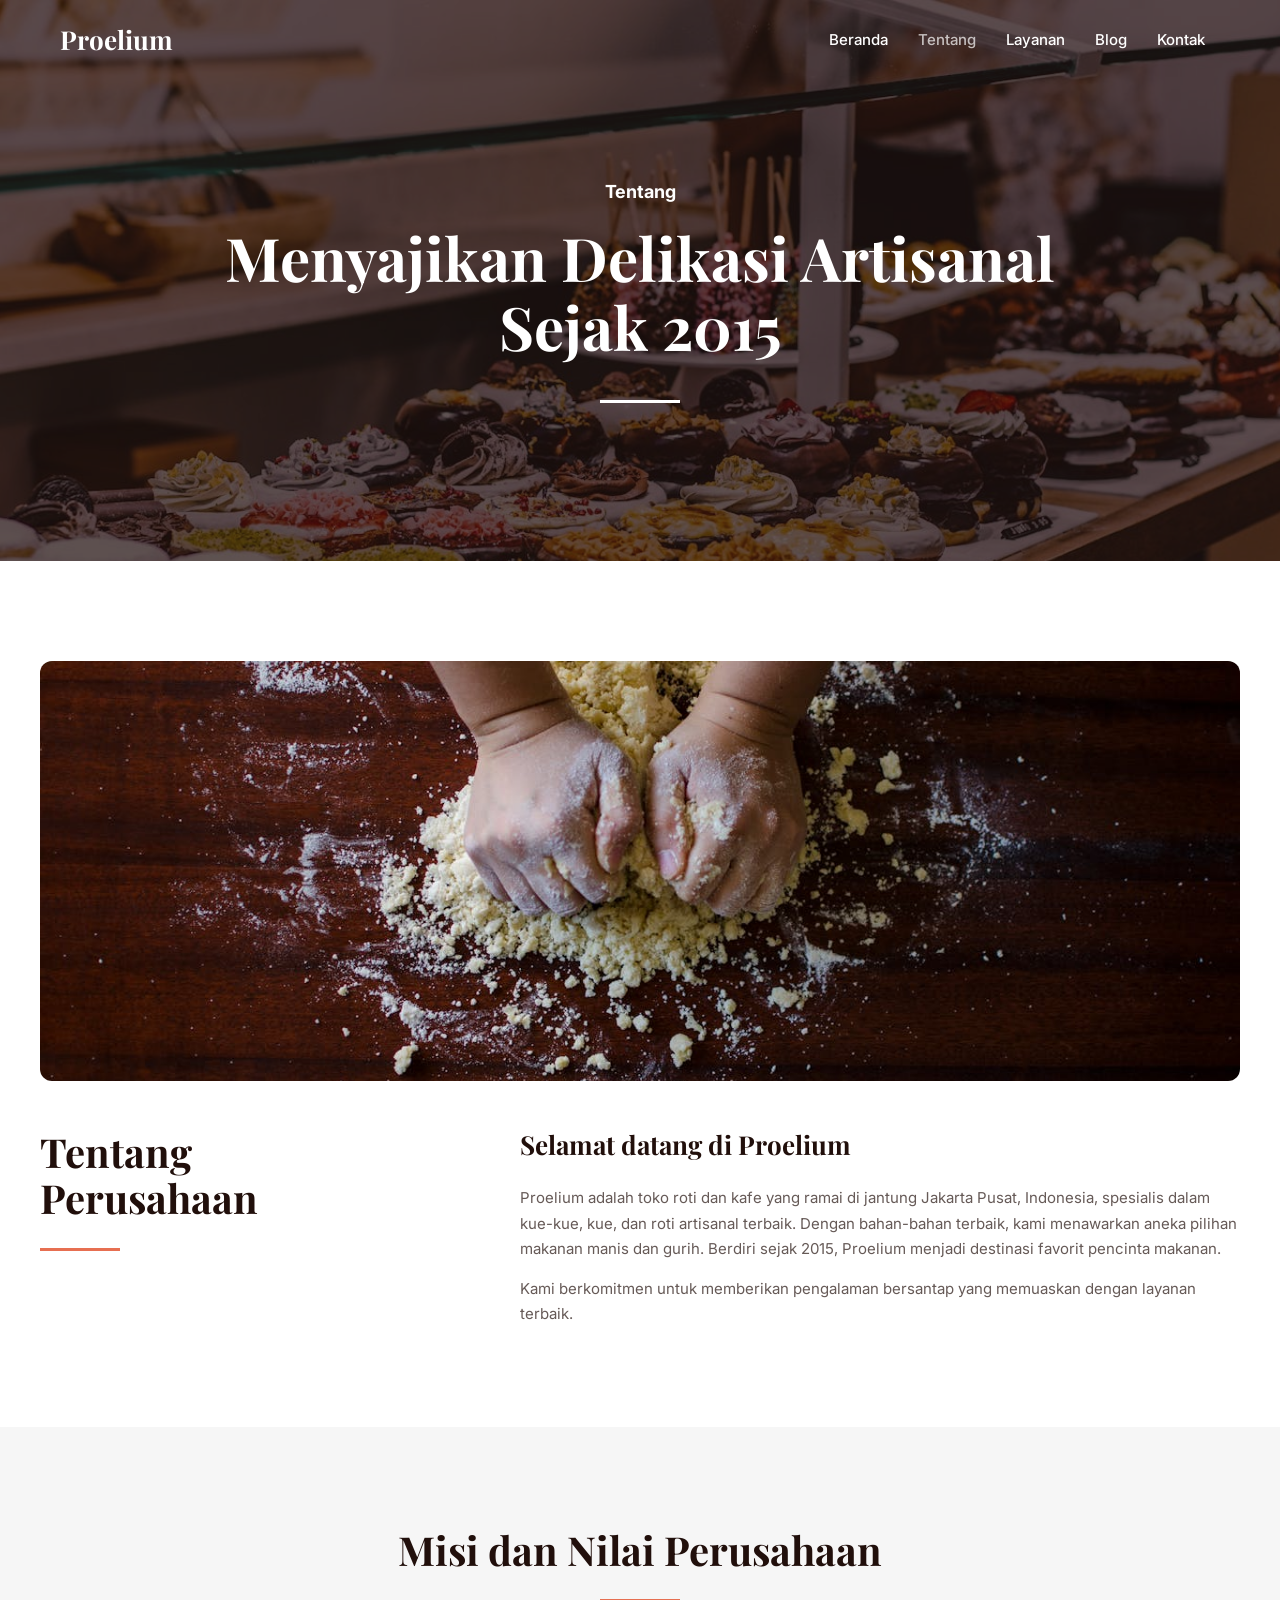
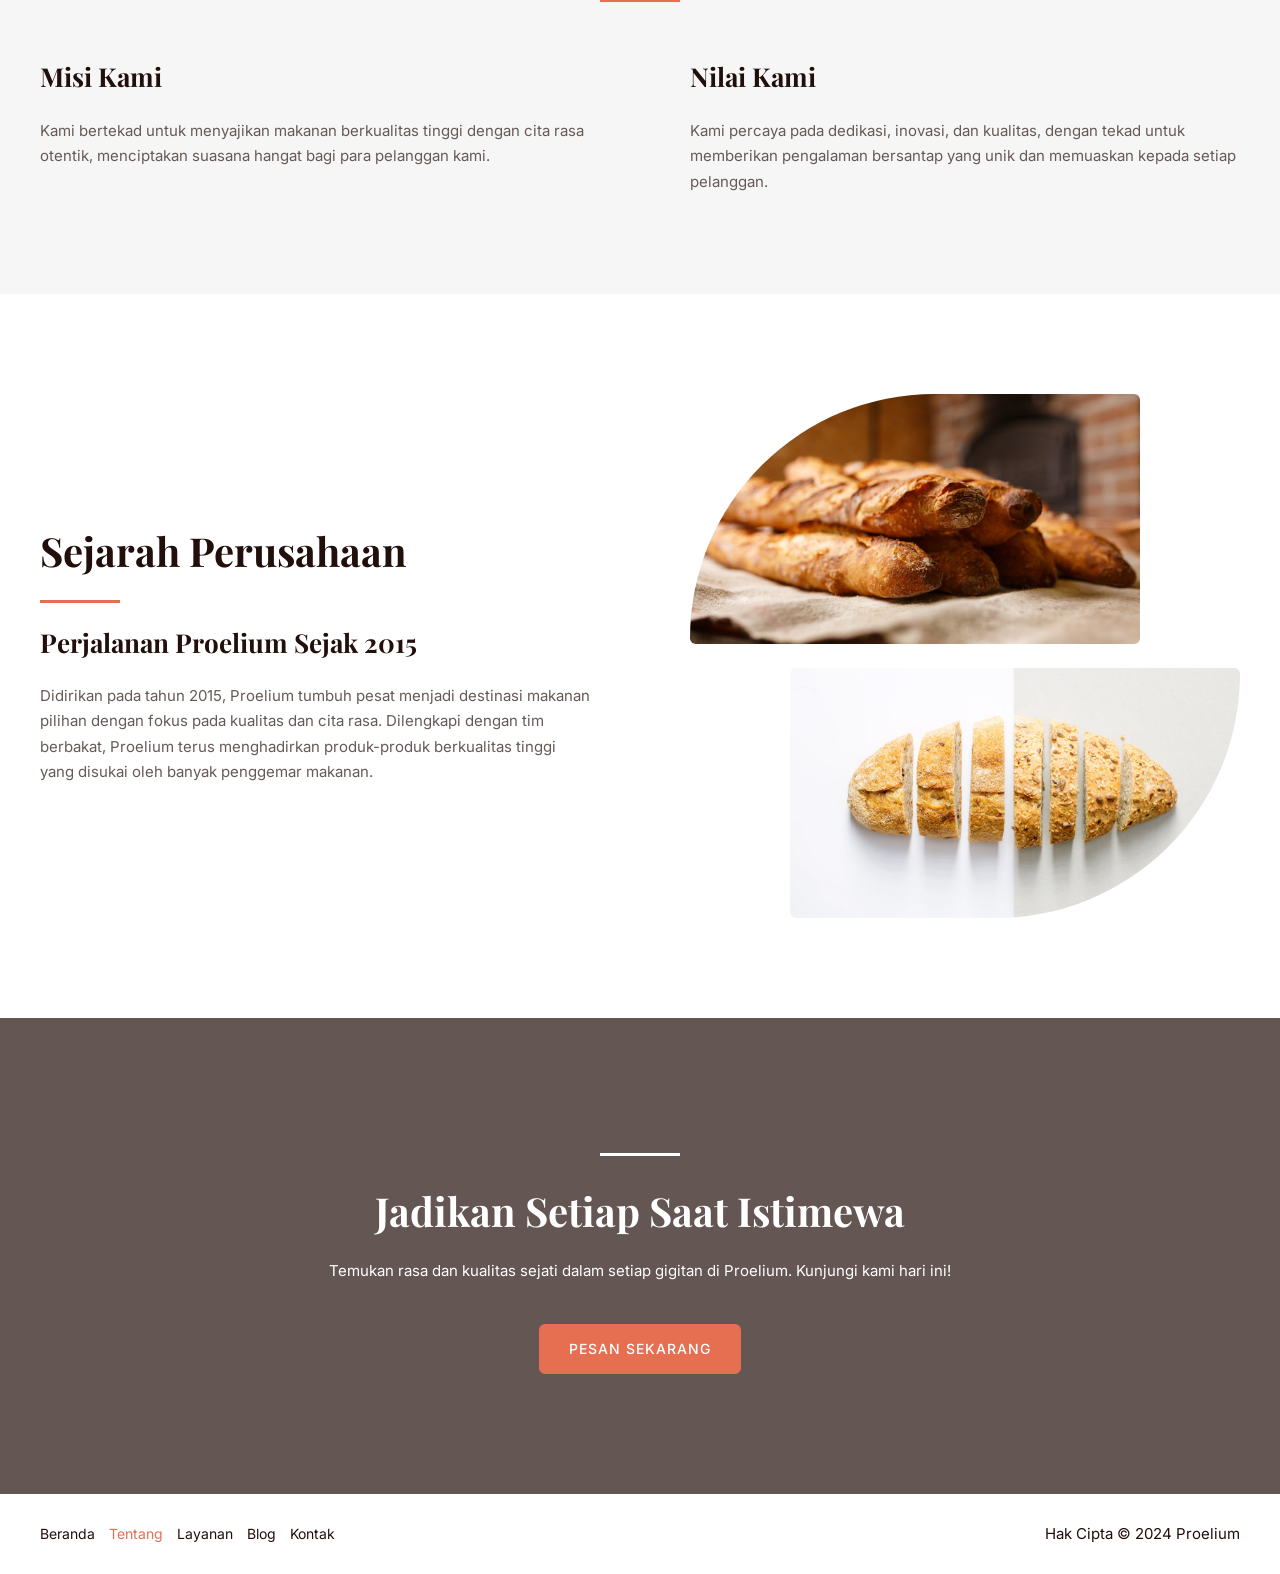
==== about/index.html @ 091f144f "init" ====
<!DOCTYPE html>
<html lang="id">
<head>
<meta charset="UTF-8">
<meta name="viewport" content="width=device-width, initial-scale=1">
	 <link rel="profile" href="https://gmpg.org/xfn/11"> 
	 <title>About &#8211; Proelium</title>
<meta name="robots" content="max-image-preview:large">
<link rel="dns-prefetch" href="//fonts.googleapis.com">
<link rel="alternate" type="application/rss+xml" title="Proelium &raquo; Feed" href="/feed/">
<link rel="alternate" type="application/rss+xml" title="Proelium &raquo; Umpan Komentar" href="/comments/feed/">
<script>
window._wpemojiSettings = {"baseUrl":"https:\/\/s.w.org\/images\/core\/emoji\/15.0.3\/72x72\/","ext":".png","svgUrl":"https:\/\/s.w.org\/images\/core\/emoji\/15.0.3\/svg\/","svgExt":".svg","source":{"concatemoji":"\/wp-includes\/js\/wp-emoji-release.min.js?ver=6.5.3"}};
/*! This file is auto-generated */
!function(i,n){var o,s,e;function c(e){try{var t={supportTests:e,timestamp:(new Date).valueOf()};sessionStorage.setItem(o,JSON.stringify(t))}catch(e){}}function p(e,t,n){e.clearRect(0,0,e.canvas.width,e.canvas.height),e.fillText(t,0,0);var t=new Uint32Array(e.getImageData(0,0,e.canvas.width,e.canvas.height).data),r=(e.clearRect(0,0,e.canvas.width,e.canvas.height),e.fillText(n,0,0),new Uint32Array(e.getImageData(0,0,e.canvas.width,e.canvas.height).data));return t.every(function(e,t){return e===r[t]})}function u(e,t,n){switch(t){case"flag":return n(e,"🏳️‍⚧️","🏳️​⚧️")?!1:!n(e,"🇺🇳","🇺​🇳")&&!n(e,"🏴󠁧󠁢󠁥󠁮󠁧󠁿","🏴​󠁧​󠁢​󠁥​󠁮​󠁧​󠁿");case"emoji":return!n(e,"🐦‍⬛","🐦​⬛")}return!1}function f(e,t,n){var r="undefined"!=typeof WorkerGlobalScope&&self instanceof WorkerGlobalScope?new OffscreenCanvas(300,150):i.createElement("canvas"),a=r.getContext("2d",{willReadFrequently:!0}),o=(a.textBaseline="top",a.font="600 32px Arial",{});return e.forEach(function(e){o[e]=t(a,e,n)}),o}function t(e){var t=i.createElement("script");t.src=e,t.defer=!0,i.head.appendChild(t)}"undefined"!=typeof Promise&&(o="wpEmojiSettingsSupports",s=["flag","emoji"],n.supports={everything:!0,everythingExceptFlag:!0},e=new Promise(function(e){i.addEventListener("DOMContentLoaded",e,{once:!0})}),new Promise(function(t){var n=function(){try{var e=JSON.parse(sessionStorage.getItem(o));if("object"==typeof e&&"number"==typeof e.timestamp&&(new Date).valueOf()<e.timestamp+604800&&"object"==typeof e.supportTests)return e.supportTests}catch(e){}return null}();if(!n){if("undefined"!=typeof Worker&&"undefined"!=typeof OffscreenCanvas&&"undefined"!=typeof URL&&URL.createObjectURL&&"undefined"!=typeof Blob)try{var e="postMessage("+f.toString()+"("+[JSON.stringify(s),u.toString(),p.toString()].join(",")+"));",r=new Blob([e],{type:"text/javascript"}),a=new Worker(URL.createObjectURL(r),{name:"wpTestEmojiSupports"});return void(a.onmessage=function(e){c(n=e.data),a.terminate(),t(n)})}catch(e){}c(n=f(s,u,p))}t(n)}).then(function(e){for(var t in e)n.supports[t]=e[t],n.supports.everything=n.supports.everything&&n.supports[t],"flag"!==t&&(n.supports.everythingExceptFlag=n.supports.everythingExceptFlag&&n.supports[t]);n.supports.everythingExceptFlag=n.supports.everythingExceptFlag&&!n.supports.flag,n.DOMReady=!1,n.readyCallback=function(){n.DOMReady=!0}}).then(function(){return e}).then(function(){var e;n.supports.everything||(n.readyCallback(),(e=n.source||{}).concatemoji?t(e.concatemoji):e.wpemoji&&e.twemoji&&(t(e.twemoji),t(e.wpemoji)))}))}((window,document),window._wpemojiSettings);
</script>
<link rel="stylesheet" id="astra-theme-css-css" href="/wp-content/themes/astra/assets/css/minified/main.min.css?ver=4.6.16" media="all">
<style id="astra-theme-css-inline-css">:root{--ast-post-nav-space:0;--ast-container-default-xlg-padding:2.5em;--ast-container-default-lg-padding:2.5em;--ast-container-default-slg-padding:2em;--ast-container-default-md-padding:2.5em;--ast-container-default-sm-padding:2.5em;--ast-container-default-xs-padding:2.4em;--ast-container-default-xxs-padding:1.8em;--ast-code-block-background:#ECEFF3;--ast-comment-inputs-background:#F9FAFB;--ast-normal-container-width:1200px;--ast-narrow-container-width:750px;--ast-blog-title-font-weight:600;--ast-blog-meta-weight:600;}html{font-size:93.75%;}a{color:var(--ast-global-color-0);}a:hover,a:focus{color:var(--ast-global-color-1);}body,button,input,select,textarea,.ast-button,.ast-custom-button{font-family:'Inter',sans-serif;font-weight:inherit;font-size:15px;font-size:1rem;line-height:var(--ast-body-line-height,1.7em);}blockquote{color:var(--ast-global-color-3);}h1,.entry-content h1,h2,.entry-content h2,h3,.entry-content h3,h4,.entry-content h4,h5,.entry-content h5,h6,.entry-content h6,.site-title,.site-title a{font-family:'Playfair Display',serif;font-weight:700;}.ast-site-identity .site-title a{color:var(--ast-global-color-2);}.site-title{font-size:26px;font-size:1.7333333333333rem;display:block;}.site-header .site-description{font-size:15px;font-size:1rem;display:none;}.entry-title{font-size:26px;font-size:1.7333333333333rem;}.ast-blog-single-element.ast-taxonomy-container a{font-size:14px;font-size:0.93333333333333rem;}.ast-blog-meta-container{font-size:13px;font-size:0.86666666666667rem;}.archive .ast-article-post .ast-article-inner,.blog .ast-article-post .ast-article-inner,.archive .ast-article-post .ast-article-inner:hover,.blog .ast-article-post .ast-article-inner:hover{overflow:hidden;}h1,.entry-content h1{font-size:60px;font-size:4rem;font-weight:700;font-family:'Playfair Display',serif;line-height:1.15em;}h2,.entry-content h2{font-size:40px;font-size:2.6666666666667rem;font-weight:700;font-family:'Playfair Display',serif;line-height:1.16em;}h3,.entry-content h3{font-size:26px;font-size:1.7333333333333rem;font-weight:700;font-family:'Playfair Display',serif;line-height:1.2em;}h4,.entry-content h4{font-size:24px;font-size:1.6rem;line-height:1.3em;font-weight:700;font-family:'Playfair Display',serif;}h5,.entry-content h5{font-size:18px;font-size:1.2rem;line-height:1.36em;font-weight:700;font-family:'Playfair Display',serif;}h6,.entry-content h6{font-size:14px;font-size:0.93333333333333rem;line-height:1em;font-weight:500;font-family:'Montserrat',sans-serif;letter-spacing:2px;}::selection{background-color:var(--ast-global-color-0);color:#000000;}body,h1,.entry-title a,.entry-content h1,h2,.entry-content h2,h3,.entry-content h3,h4,.entry-content h4,h5,.entry-content h5,h6,.entry-content h6{color:var(--ast-global-color-3);}.tagcloud a:hover,.tagcloud a:focus,.tagcloud a.current-item{color:#000000;border-color:var(--ast-global-color-0);background-color:var(--ast-global-color-0);}input:focus,input[type="text"]:focus,input[type="email"]:focus,input[type="url"]:focus,input[type="password"]:focus,input[type="reset"]:focus,input[type="search"]:focus,textarea:focus{border-color:var(--ast-global-color-0);}input[type="radio"]:checked,input[type=reset],input[type="checkbox"]:checked,input[type="checkbox"]:hover:checked,input[type="checkbox"]:focus:checked,input[type=range]::-webkit-slider-thumb{border-color:var(--ast-global-color-0);background-color:var(--ast-global-color-0);box-shadow:none;}.site-footer a:hover + .post-count,.site-footer a:focus + .post-count{background:var(--ast-global-color-0);border-color:var(--ast-global-color-0);}.single .nav-links .nav-previous,.single .nav-links .nav-next{color:var(--ast-global-color-0);}.entry-meta,.entry-meta *{line-height:1.45;color:var(--ast-global-color-0);font-weight:600;}.entry-meta a:not(.ast-button):hover,.entry-meta a:not(.ast-button):hover *,.entry-meta a:not(.ast-button):focus,.entry-meta a:not(.ast-button):focus *,.page-links > .page-link,.page-links .page-link:hover,.post-navigation a:hover{color:var(--ast-global-color-1);}#cat option,.secondary .calendar_wrap thead a,.secondary .calendar_wrap thead a:visited{color:var(--ast-global-color-0);}.secondary .calendar_wrap #today,.ast-progress-val span{background:var(--ast-global-color-0);}.secondary a:hover + .post-count,.secondary a:focus + .post-count{background:var(--ast-global-color-0);border-color:var(--ast-global-color-0);}.calendar_wrap #today > a{color:#000000;}.page-links .page-link,.single .post-navigation a{color:var(--ast-global-color-3);}.ast-search-menu-icon .search-form button.search-submit{padding:0 4px;}.ast-search-menu-icon form.search-form{padding-right:0;}.ast-search-menu-icon.slide-search input.search-field{width:0;}.ast-header-search .ast-search-menu-icon.ast-dropdown-active .search-form,.ast-header-search .ast-search-menu-icon.ast-dropdown-active .search-field:focus{transition:all 0.2s;}.search-form input.search-field:focus{outline:none;}.ast-search-menu-icon .search-form button.search-submit:focus,.ast-theme-transparent-header .ast-header-search .ast-dropdown-active .ast-icon,.ast-theme-transparent-header .ast-inline-search .search-field:focus .ast-icon{color:var(--ast-global-color-1);}.ast-header-search .slide-search .search-form{border:2px solid var(--ast-global-color-0);}.ast-header-search .slide-search .search-field{background-color:#fff;}.ast-archive-title{color:var(--ast-global-color-2);}.widget-title,.widget .wp-block-heading{font-size:21px;font-size:1.4rem;color:var(--ast-global-color-2);}.ast-single-post .entry-content a,.ast-comment-content a:not(.ast-comment-edit-reply-wrap a){text-decoration:underline;}.ast-single-post .elementor-button-wrapper .elementor-button,.ast-single-post .entry-content .uagb-tab a,.ast-single-post .entry-content .uagb-ifb-cta a,.ast-single-post .entry-content .uabb-module-content a,.ast-single-post .entry-content .uagb-post-grid a,.ast-single-post .entry-content .uagb-timeline a,.ast-single-post .entry-content .uagb-toc__wrap a,.ast-single-post .entry-content .uagb-taxomony-box a,.ast-single-post .entry-content .woocommerce a,.entry-content .wp-block-latest-posts > li > a,.ast-single-post .entry-content .wp-block-file__button,li.ast-post-filter-single,.ast-single-post .ast-comment-content .comment-reply-link,.ast-single-post .ast-comment-content .comment-edit-link{text-decoration:none;}.ast-search-menu-icon.slide-search a:focus-visible:focus-visible,.astra-search-icon:focus-visible,#close:focus-visible,a:focus-visible,.ast-menu-toggle:focus-visible,.site .skip-link:focus-visible,.wp-block-loginout input:focus-visible,.wp-block-search.wp-block-search__button-inside .wp-block-search__inside-wrapper,.ast-header-navigation-arrow:focus-visible,.woocommerce .wc-proceed-to-checkout > .checkout-button:focus-visible,.woocommerce .woocommerce-MyAccount-navigation ul li a:focus-visible,.ast-orders-table__row .ast-orders-table__cell:focus-visible,.woocommerce .woocommerce-order-details .order-again > .button:focus-visible,.woocommerce .woocommerce-message a.button.wc-forward:focus-visible,.woocommerce #minus_qty:focus-visible,.woocommerce #plus_qty:focus-visible,a#ast-apply-coupon:focus-visible,.woocommerce .woocommerce-info a:focus-visible,.woocommerce .astra-shop-summary-wrap a:focus-visible,.woocommerce a.wc-forward:focus-visible,#ast-apply-coupon:focus-visible,.woocommerce-js .woocommerce-mini-cart-item a.remove:focus-visible,#close:focus-visible,.button.search-submit:focus-visible,#search_submit:focus,.normal-search:focus-visible,.ast-header-account-wrap:focus-visible{outline-style:dotted;outline-color:inherit;outline-width:thin;}input:focus,input[type="text"]:focus,input[type="email"]:focus,input[type="url"]:focus,input[type="password"]:focus,input[type="reset"]:focus,input[type="search"]:focus,input[type="number"]:focus,textarea:focus,.wp-block-search__input:focus,[data-section="section-header-mobile-trigger"] .ast-button-wrap .ast-mobile-menu-trigger-minimal:focus,.ast-mobile-popup-drawer.active .menu-toggle-close:focus,.woocommerce-ordering select.orderby:focus,#ast-scroll-top:focus,#coupon_code:focus,.woocommerce-page #comment:focus,.woocommerce #reviews #respond input#submit:focus,.woocommerce a.add_to_cart_button:focus,.woocommerce .button.single_add_to_cart_button:focus,.woocommerce .woocommerce-cart-form button:focus,.woocommerce .woocommerce-cart-form__cart-item .quantity .qty:focus,.woocommerce .woocommerce-billing-fields .woocommerce-billing-fields__field-wrapper .woocommerce-input-wrapper > .input-text:focus,.woocommerce #order_comments:focus,.woocommerce #place_order:focus,.woocommerce .woocommerce-address-fields .woocommerce-address-fields__field-wrapper .woocommerce-input-wrapper > .input-text:focus,.woocommerce .woocommerce-MyAccount-content form button:focus,.woocommerce .woocommerce-MyAccount-content .woocommerce-EditAccountForm .woocommerce-form-row .woocommerce-Input.input-text:focus,.woocommerce .ast-woocommerce-container .woocommerce-pagination ul.page-numbers li a:focus,body #content .woocommerce form .form-row .select2-container--default .select2-selection--single:focus,#ast-coupon-code:focus,.woocommerce.woocommerce-js .quantity input[type=number]:focus,.woocommerce-js .woocommerce-mini-cart-item .quantity input[type=number]:focus,.woocommerce p#ast-coupon-trigger:focus{border-style:dotted;border-color:inherit;border-width:thin;}input{outline:none;}.ast-logo-title-inline .site-logo-img{padding-right:1em;}body .ast-oembed-container *{position:absolute;top:0;width:100%;height:100%;left:0;}body .wp-block-embed-pocket-casts .ast-oembed-container *{position:unset;}.ast-single-post-featured-section + article {margin-top: 2em;}.site-content .ast-single-post-featured-section img {width: 100%;overflow: hidden;object-fit: cover;}.ast-separate-container .site-content .ast-single-post-featured-section + article {margin-top: -80px;z-index: 9;position: relative;border-radius: 4px;}@media (min-width: 922px) {.ast-no-sidebar .site-content .ast-article-image-container--wide {margin-left: -120px;margin-right: -120px;max-width: unset;width: unset;}.ast-left-sidebar .site-content .ast-article-image-container--wide,.ast-right-sidebar .site-content .ast-article-image-container--wide {margin-left: -10px;margin-right: -10px;}.site-content .ast-article-image-container--full {margin-left: calc( -50vw + 50%);margin-right: calc( -50vw + 50%);max-width: 100vw;width: 100vw;}.ast-left-sidebar .site-content .ast-article-image-container--full,.ast-right-sidebar .site-content .ast-article-image-container--full {margin-left: -10px;margin-right: -10px;max-width: inherit;width: auto;}}.site > .ast-single-related-posts-container {margin-top: 0;}@media (min-width: 922px) {.ast-desktop .ast-container--narrow {max-width: var(--ast-narrow-container-width);margin: 0 auto;}}input[type="text"],input[type="number"],input[type="email"],input[type="url"],input[type="password"],input[type="search"],input[type=reset],input[type=tel],input[type=date],select,textarea{font-size:16px;font-style:normal;font-weight:400;line-height:24px;width:100%;padding:12px 16px;border-radius:4px;box-shadow:0px 1px 2px 0px rgba(0,0,0,0.05);color:var(--ast-form-input-text,#475569);}input[type="text"],input[type="number"],input[type="email"],input[type="url"],input[type="password"],input[type="search"],input[type=reset],input[type=tel],input[type=date],select{height:40px;}input[type="date"]{border-width:1px;border-style:solid;border-color:var(--ast-border-color);}input[type="text"]:focus,input[type="number"]:focus,input[type="email"]:focus,input[type="url"]:focus,input[type="password"]:focus,input[type="search"]:focus,input[type=reset]:focus,input[type="tel"]:focus,input[type="date"]:focus,select:focus,textarea:focus{border-color:#046BD2;box-shadow:none;outline:none;color:var(--ast-form-input-focus-text,#475569);}label,legend{color:#111827;font-size:14px;font-style:normal;font-weight:500;line-height:20px;}select{padding:6px 10px;}fieldset{padding:30px;border-radius:4px;}button,.ast-button,.button,input[type="button"],input[type="reset"],input[type="submit"]{border-radius:4px;box-shadow:0px 1px 2px 0px rgba(0,0,0,0.05);}:root{--ast-comment-inputs-background:#FFF;}::placeholder{color:var(--ast-form-field-color,#9CA3AF);}::-ms-input-placeholder{color:var(--ast-form-field-color,#9CA3AF);}@media (max-width:921.9px){#ast-desktop-header{display:none;}}@media (min-width:922px){#ast-mobile-header{display:none;}}.wp-block-buttons.aligncenter{justify-content:center;}@media (max-width:921px){.ast-theme-transparent-header #primary,.ast-theme-transparent-header #secondary{padding:0;}}@media (max-width:921px){.ast-plain-container.ast-no-sidebar #primary{padding:0;}}.ast-plain-container.ast-no-sidebar #primary{margin-top:0;margin-bottom:0;}@media (max-width:921px){.ast-separate-container #primary,.ast-narrow-container #primary{padding-top:0px;}}@media (max-width:544px){.ast-separate-container #primary,.ast-narrow-container #primary{padding-top:0px;}}@media (max-width:921px){.ast-separate-container #primary,.ast-narrow-container #primary{padding-bottom:0px;}}@media (max-width:544px){.ast-separate-container #primary,.ast-narrow-container #primary{padding-bottom:0px;}}.wp-block-button.is-style-outline .wp-block-button__link{border-color:var(--ast-global-color-0);border-top-width:2px;border-right-width:2px;border-bottom-width:2px;border-left-width:2px;}div.wp-block-button.is-style-outline > .wp-block-button__link:not(.has-text-color),div.wp-block-button.wp-block-button__link.is-style-outline:not(.has-text-color){color:var(--ast-global-color-0);}.wp-block-button.is-style-outline .wp-block-button__link:hover,.wp-block-buttons .wp-block-button.is-style-outline .wp-block-button__link:focus,.wp-block-buttons .wp-block-button.is-style-outline > .wp-block-button__link:not(.has-text-color):hover,.wp-block-buttons .wp-block-button.wp-block-button__link.is-style-outline:not(.has-text-color):hover{color:#ffffff;background-color:var(--ast-global-color-1);border-color:var(--ast-global-color-1);}.post-page-numbers.current .page-link,.ast-pagination .page-numbers.current{color:#000000;border-color:var(--ast-global-color-0);background-color:var(--ast-global-color-0);}.wp-block-button.is-style-outline .wp-block-button__link{border-top-width:2px;border-right-width:2px;border-bottom-width:2px;border-left-width:2px;}.wp-block-buttons .wp-block-button.is-style-outline .wp-block-button__link.wp-element-button,.ast-outline-button,.wp-block-uagb-buttons-child .uagb-buttons-repeater.ast-outline-button{border-color:var(--ast-global-color-0);border-top-width:2px;border-right-width:2px;border-bottom-width:2px;border-left-width:2px;font-family:'Montserrat',sans-serif;font-weight:500;font-size:14px;font-size:0.93333333333333rem;line-height:1em;text-transform:uppercase;letter-spacing:2px;padding-top:16px;padding-right:28px;padding-bottom:16px;padding-left:28px;border-top-left-radius:6px;border-top-right-radius:6px;border-bottom-right-radius:6px;border-bottom-left-radius:6px;}.wp-block-buttons .wp-block-button.is-style-outline > .wp-block-button__link:not(.has-text-color),.wp-block-buttons .wp-block-button.wp-block-button__link.is-style-outline:not(.has-text-color),.ast-outline-button{color:var(--ast-global-color-0);}.wp-block-button.is-style-outline .wp-block-button__link:hover,.wp-block-buttons .wp-block-button.is-style-outline .wp-block-button__link:focus,.wp-block-buttons .wp-block-button.is-style-outline > .wp-block-button__link:not(.has-text-color):hover,.wp-block-buttons .wp-block-button.wp-block-button__link.is-style-outline:not(.has-text-color):hover,.ast-outline-button:hover,.ast-outline-button:focus,.wp-block-uagb-buttons-child .uagb-buttons-repeater.ast-outline-button:hover,.wp-block-uagb-buttons-child .uagb-buttons-repeater.ast-outline-button:focus{color:#ffffff;background-color:var(--ast-global-color-1);border-color:var(--ast-global-color-1);}.ast-single-post .entry-content a.ast-outline-button,.ast-single-post .entry-content .is-style-outline>.wp-block-button__link{text-decoration:none;}.uagb-buttons-repeater.ast-outline-button{border-radius:9999px;}@media (max-width:921px){.wp-block-buttons .wp-block-button.is-style-outline .wp-block-button__link.wp-element-button,.ast-outline-button,.wp-block-uagb-buttons-child .uagb-buttons-repeater.ast-outline-button{font-size:14px;font-size:0.93333333333333rem;padding-top:14px;padding-right:24px;padding-bottom:14px;padding-left:24px;border-top-left-radius:6px;border-top-right-radius:6px;border-bottom-right-radius:6px;border-bottom-left-radius:6px;}}@media (max-width:544px){.wp-block-buttons .wp-block-button.is-style-outline .wp-block-button__link.wp-element-button,.ast-outline-button,.wp-block-uagb-buttons-child .uagb-buttons-repeater.ast-outline-button{font-size:14px;font-size:0.93333333333333rem;padding-top:14px;padding-right:22px;padding-bottom:14px;padding-left:22px;border-top-left-radius:6px;border-top-right-radius:6px;border-bottom-right-radius:6px;border-bottom-left-radius:6px;}}.entry-content[ast-blocks-layout] > figure{margin-bottom:1em;}h1.widget-title{font-weight:700;}h2.widget-title{font-weight:700;}h3.widget-title{font-weight:700;}#page{display:flex;flex-direction:column;min-height:100vh;}.ast-404-layout-1 h1.page-title{color:var(--ast-global-color-2);}.single .post-navigation a{line-height:1em;height:inherit;}.error-404 .page-sub-title{font-size:1.5rem;font-weight:inherit;}.search .site-content .content-area .search-form{margin-bottom:0;}#page .site-content{flex-grow:1;}.widget{margin-bottom:1.25em;}#secondary li{line-height:1.5em;}#secondary .wp-block-group h2{margin-bottom:0.7em;}#secondary h2{font-size:1.7rem;}.ast-separate-container .ast-article-post,.ast-separate-container .ast-article-single,.ast-separate-container .comment-respond{padding:3em;}.ast-separate-container .ast-article-single .ast-article-single{padding:0;}.ast-article-single .wp-block-post-template-is-layout-grid{padding-left:0;}.ast-separate-container .comments-title,.ast-narrow-container .comments-title{padding:1.5em 2em;}.ast-page-builder-template .comment-form-textarea,.ast-comment-formwrap .ast-grid-common-col{padding:0;}.ast-comment-formwrap{padding:0;display:inline-flex;column-gap:20px;width:100%;margin-left:0;margin-right:0;}.comments-area textarea#comment:focus,.comments-area textarea#comment:active,.comments-area .ast-comment-formwrap input[type="text"]:focus,.comments-area .ast-comment-formwrap input[type="text"]:active {box-shadow:none;outline:none;}.archive.ast-page-builder-template .entry-header{margin-top:2em;}.ast-page-builder-template .ast-comment-formwrap{width:100%;}.entry-title{margin-bottom:0.6em;}.ast-archive-description p{font-size:inherit;font-weight:inherit;line-height:inherit;}.ast-separate-container .ast-comment-list li.depth-1,.hentry{margin-bottom:1.5em;}.site-content section.ast-archive-description{margin-bottom:2em;}@media (min-width:921px){.ast-left-sidebar.ast-page-builder-template #secondary,.archive.ast-right-sidebar.ast-page-builder-template .site-main{padding-left:20px;padding-right:20px;}}@media (max-width:544px){.ast-comment-formwrap.ast-row{column-gap:10px;display:inline-block;}#ast-commentform .ast-grid-common-col{position:relative;width:100%;}}@media (min-width:1201px){.ast-separate-container .ast-article-post,.ast-separate-container .ast-article-single,.ast-separate-container .ast-author-box,.ast-separate-container .ast-404-layout-1,.ast-separate-container .no-results{padding:3em;}}@media (max-width:921px){.ast-separate-container #primary,.ast-separate-container #secondary{padding:1.5em 0;}#primary,#secondary{padding:1.5em 0;margin:0;}.ast-left-sidebar #content > .ast-container{display:flex;flex-direction:column-reverse;width:100%;}}@media (min-width:922px){.ast-separate-container.ast-right-sidebar #primary,.ast-separate-container.ast-left-sidebar #primary{border:0;}.search-no-results.ast-separate-container #primary{margin-bottom:4em;}}.wp-block-button .wp-block-button__link{color:#ffffff;}.wp-block-button .wp-block-button__link:hover,.wp-block-button .wp-block-button__link:focus{color:#ffffff;background-color:var(--ast-global-color-1);border-color:var(--ast-global-color-1);}.elementor-widget-heading h1.elementor-heading-title{line-height:1.15em;}.elementor-widget-heading h2.elementor-heading-title{line-height:1.16em;}.elementor-widget-heading h3.elementor-heading-title{line-height:1.2em;}.elementor-widget-heading h4.elementor-heading-title{line-height:1.3em;}.elementor-widget-heading h5.elementor-heading-title{line-height:1.36em;}.elementor-widget-heading h6.elementor-heading-title{line-height:1em;}.wp-block-button .wp-block-button__link,.wp-block-search .wp-block-search__button,body .wp-block-file .wp-block-file__button{border-style:solid;border-top-width:2px;border-right-width:2px;border-left-width:2px;border-bottom-width:2px;border-color:var(--ast-global-color-0);background-color:var(--ast-global-color-0);color:#ffffff;font-family:'Inter',sans-serif;font-weight:500;line-height:1em;text-transform:uppercase;letter-spacing:1px;font-size:14px;font-size:0.93333333333333rem;border-top-left-radius:6px;border-top-right-radius:6px;border-bottom-right-radius:6px;border-bottom-left-radius:6px;padding-top:16px;padding-right:28px;padding-bottom:16px;padding-left:28px;}.ast-single-post .entry-content .wp-block-button .wp-block-button__link,.ast-single-post .entry-content .wp-block-search .wp-block-search__button,body .entry-content .wp-block-file .wp-block-file__button{text-decoration:none;}@media (max-width:921px){.wp-block-button .wp-block-button__link,.wp-block-search .wp-block-search__button,body .wp-block-file .wp-block-file__button{font-size:14px;font-size:0.93333333333333rem;padding-top:14px;padding-right:24px;padding-bottom:14px;padding-left:24px;border-top-left-radius:6px;border-top-right-radius:6px;border-bottom-right-radius:6px;border-bottom-left-radius:6px;}}@media (max-width:544px){.wp-block-button .wp-block-button__link,.wp-block-search .wp-block-search__button,body .wp-block-file .wp-block-file__button{font-size:14px;font-size:0.93333333333333rem;padding-top:14px;padding-right:22px;padding-bottom:14px;padding-left:22px;border-top-left-radius:6px;border-top-right-radius:6px;border-bottom-right-radius:6px;border-bottom-left-radius:6px;}}.menu-toggle,button,.ast-button,.ast-custom-button,.button,input#submit,input[type="button"],input[type="submit"],input[type="reset"],#comments .submit,.search .search-submit,form[CLASS*="wp-block-search__"].wp-block-search .wp-block-search__inside-wrapper .wp-block-search__button,body .wp-block-file .wp-block-file__button,.search .search-submit,.woocommerce-js a.button,.woocommerce button.button,.woocommerce .woocommerce-message a.button,.woocommerce #respond input#submit.alt,.woocommerce input.button.alt,.woocommerce input.button,.woocommerce input.button:disabled,.woocommerce input.button:disabled[disabled],.woocommerce input.button:disabled:hover,.woocommerce input.button:disabled[disabled]:hover,.woocommerce #respond input#submit,.woocommerce button.button.alt.disabled,.wc-block-grid__products .wc-block-grid__product .wp-block-button__link,.wc-block-grid__product-onsale,[CLASS*="wc-block"] button,.woocommerce-js .astra-cart-drawer .astra-cart-drawer-content .woocommerce-mini-cart__buttons .button:not(.checkout):not(.ast-continue-shopping),.woocommerce-js .astra-cart-drawer .astra-cart-drawer-content .woocommerce-mini-cart__buttons a.checkout,.woocommerce button.button.alt.disabled.wc-variation-selection-needed,[CLASS*="wc-block"] .wc-block-components-button{border-style:solid;border-top-width:2px;border-right-width:2px;border-left-width:2px;border-bottom-width:2px;color:#ffffff;border-color:var(--ast-global-color-0);background-color:var(--ast-global-color-0);padding-top:16px;padding-right:28px;padding-bottom:16px;padding-left:28px;font-family:'Inter',sans-serif;font-weight:500;font-size:14px;font-size:0.93333333333333rem;line-height:1em;text-transform:uppercase;letter-spacing:1px;border-top-left-radius:6px;border-top-right-radius:6px;border-bottom-right-radius:6px;border-bottom-left-radius:6px;}button:focus,.menu-toggle:hover,button:hover,.ast-button:hover,.ast-custom-button:hover .button:hover,.ast-custom-button:hover ,input[type=reset]:hover,input[type=reset]:focus,input#submit:hover,input#submit:focus,input[type="button"]:hover,input[type="button"]:focus,input[type="submit"]:hover,input[type="submit"]:focus,form[CLASS*="wp-block-search__"].wp-block-search .wp-block-search__inside-wrapper .wp-block-search__button:hover,form[CLASS*="wp-block-search__"].wp-block-search .wp-block-search__inside-wrapper .wp-block-search__button:focus,body .wp-block-file .wp-block-file__button:hover,body .wp-block-file .wp-block-file__button:focus,.woocommerce-js a.button:hover,.woocommerce button.button:hover,.woocommerce .woocommerce-message a.button:hover,.woocommerce #respond input#submit:hover,.woocommerce #respond input#submit.alt:hover,.woocommerce input.button.alt:hover,.woocommerce input.button:hover,.woocommerce button.button.alt.disabled:hover,.wc-block-grid__products .wc-block-grid__product .wp-block-button__link:hover,[CLASS*="wc-block"] button:hover,.woocommerce-js .astra-cart-drawer .astra-cart-drawer-content .woocommerce-mini-cart__buttons .button:not(.checkout):not(.ast-continue-shopping):hover,.woocommerce-js .astra-cart-drawer .astra-cart-drawer-content .woocommerce-mini-cart__buttons a.checkout:hover,.woocommerce button.button.alt.disabled.wc-variation-selection-needed:hover,[CLASS*="wc-block"] .wc-block-components-button:hover,[CLASS*="wc-block"] .wc-block-components-button:focus{color:#ffffff;background-color:var(--ast-global-color-1);border-color:var(--ast-global-color-1);}form[CLASS*="wp-block-search__"].wp-block-search .wp-block-search__inside-wrapper .wp-block-search__button.has-icon{padding-top:calc(16px - 3px);padding-right:calc(28px - 3px);padding-bottom:calc(16px - 3px);padding-left:calc(28px - 3px);}@media (max-width:921px){.menu-toggle,button,.ast-button,.ast-custom-button,.button,input#submit,input[type="button"],input[type="submit"],input[type="reset"],#comments .submit,.search .search-submit,form[CLASS*="wp-block-search__"].wp-block-search .wp-block-search__inside-wrapper .wp-block-search__button,body .wp-block-file .wp-block-file__button,.search .search-submit,.woocommerce-js a.button,.woocommerce button.button,.woocommerce .woocommerce-message a.button,.woocommerce #respond input#submit.alt,.woocommerce input.button.alt,.woocommerce input.button,.woocommerce input.button:disabled,.woocommerce input.button:disabled[disabled],.woocommerce input.button:disabled:hover,.woocommerce input.button:disabled[disabled]:hover,.woocommerce #respond input#submit,.woocommerce button.button.alt.disabled,.wc-block-grid__products .wc-block-grid__product .wp-block-button__link,.wc-block-grid__product-onsale,[CLASS*="wc-block"] button,.woocommerce-js .astra-cart-drawer .astra-cart-drawer-content .woocommerce-mini-cart__buttons .button:not(.checkout):not(.ast-continue-shopping),.woocommerce-js .astra-cart-drawer .astra-cart-drawer-content .woocommerce-mini-cart__buttons a.checkout,.woocommerce button.button.alt.disabled.wc-variation-selection-needed,[CLASS*="wc-block"] .wc-block-components-button{padding-top:14px;padding-right:24px;padding-bottom:14px;padding-left:24px;font-size:14px;font-size:0.93333333333333rem;border-top-left-radius:6px;border-top-right-radius:6px;border-bottom-right-radius:6px;border-bottom-left-radius:6px;}}@media (max-width:544px){.menu-toggle,button,.ast-button,.ast-custom-button,.button,input#submit,input[type="button"],input[type="submit"],input[type="reset"],#comments .submit,.search .search-submit,form[CLASS*="wp-block-search__"].wp-block-search .wp-block-search__inside-wrapper .wp-block-search__button,body .wp-block-file .wp-block-file__button,.search .search-submit,.woocommerce-js a.button,.woocommerce button.button,.woocommerce .woocommerce-message a.button,.woocommerce #respond input#submit.alt,.woocommerce input.button.alt,.woocommerce input.button,.woocommerce input.button:disabled,.woocommerce input.button:disabled[disabled],.woocommerce input.button:disabled:hover,.woocommerce input.button:disabled[disabled]:hover,.woocommerce #respond input#submit,.woocommerce button.button.alt.disabled,.wc-block-grid__products .wc-block-grid__product .wp-block-button__link,.wc-block-grid__product-onsale,[CLASS*="wc-block"] button,.woocommerce-js .astra-cart-drawer .astra-cart-drawer-content .woocommerce-mini-cart__buttons .button:not(.checkout):not(.ast-continue-shopping),.woocommerce-js .astra-cart-drawer .astra-cart-drawer-content .woocommerce-mini-cart__buttons a.checkout,.woocommerce button.button.alt.disabled.wc-variation-selection-needed,[CLASS*="wc-block"] .wc-block-components-button{padding-top:14px;padding-right:22px;padding-bottom:14px;padding-left:22px;font-size:14px;font-size:0.93333333333333rem;border-top-left-radius:6px;border-top-right-radius:6px;border-bottom-right-radius:6px;border-bottom-left-radius:6px;}}@media (max-width:921px){.menu-toggle,button,.ast-button,.button,input#submit,input[type="button"],input[type="submit"],input[type="reset"]{font-size:14px;font-size:0.93333333333333rem;}.ast-mobile-header-stack .main-header-bar .ast-search-menu-icon{display:inline-block;}.ast-header-break-point.ast-header-custom-item-outside .ast-mobile-header-stack .main-header-bar .ast-search-icon{margin:0;}.ast-comment-avatar-wrap img{max-width:2.5em;}.ast-comment-meta{padding:0 1.8888em 1.3333em;}}@media (min-width:544px){.ast-container{max-width:100%;}}@media (max-width:544px){.ast-separate-container .ast-article-post,.ast-separate-container .ast-article-single,.ast-separate-container .comments-title,.ast-separate-container .ast-archive-description{padding:1.5em 1em;}.ast-separate-container #content .ast-container{padding-left:0.54em;padding-right:0.54em;}.ast-separate-container .ast-comment-list .bypostauthor{padding:.5em;}.ast-search-menu-icon.ast-dropdown-active .search-field{width:170px;}.menu-toggle,button,.ast-button,.button,input#submit,input[type="button"],input[type="submit"],input[type="reset"]{font-size:14px;font-size:0.93333333333333rem;}}.ast-separate-container{background-color:var(--ast-global-color-4);;background-image:none;;}@media (max-width:921px){.widget-title{font-size:20px;font-size:1.4285714285714rem;}body,button,input,select,textarea,.ast-button,.ast-custom-button{font-size:14px;font-size:0.93333333333333rem;}#secondary,#secondary button,#secondary input,#secondary select,#secondary textarea{font-size:14px;font-size:0.93333333333333rem;}.site-title{font-size:20px;font-size:1.3333333333333rem;display:block;}.site-header .site-description{display:none;}.entry-title{font-size:24px;font-size:1.6rem;}h1,.entry-content h1{font-size:48px;}h2,.entry-content h2{font-size:30px;}h3,.entry-content h3{font-size:24px;}h4,.entry-content h4{font-size:20px;font-size:1.3333333333333rem;}h5,.entry-content h5{font-size:16px;font-size:1.0666666666667rem;}h6,.entry-content h6{font-size:14px;font-size:0.93333333333333rem;}}@media (max-width:544px){.widget-title{font-size:20px;font-size:1.4285714285714rem;}body,button,input,select,textarea,.ast-button,.ast-custom-button{font-size:14px;font-size:0.93333333333333rem;}#secondary,#secondary button,#secondary input,#secondary select,#secondary textarea{font-size:14px;font-size:0.93333333333333rem;}.site-title{font-size:18px;font-size:1.2rem;display:block;}.site-header .site-description{display:none;}.entry-title{font-size:24px;font-size:1.6rem;}h1,.entry-content h1{font-size:38px;}h2,.entry-content h2{font-size:30px;}h3,.entry-content h3{font-size:24px;}h4,.entry-content h4{font-size:20px;font-size:1.3333333333333rem;}h5,.entry-content h5{font-size:16px;font-size:1.0666666666667rem;}h6,.entry-content h6{font-size:14px;font-size:0.93333333333333rem;}}@media (max-width:544px){html{font-size:93.75%;}}@media (min-width:922px){.ast-container{max-width:1240px;}}@media (min-width:922px){.site-content .ast-container{display:flex;}}@media (max-width:921px){.site-content .ast-container{flex-direction:column;}}.entry-content h1,.entry-content h2,.entry-content h3,.entry-content h4,.entry-content h5,.entry-content h6{clear:none;}@media (min-width:922px){.main-header-menu .sub-menu .menu-item.ast-left-align-sub-menu:hover > .sub-menu,.main-header-menu .sub-menu .menu-item.ast-left-align-sub-menu.focus > .sub-menu{margin-left:-0px;}}.ast-theme-transparent-header [data-section="section-header-mobile-trigger"] .ast-button-wrap .mobile-menu-toggle-icon .ast-mobile-svg{fill:#ffffff;}.ast-theme-transparent-header [data-section="section-header-mobile-trigger"] .ast-button-wrap .mobile-menu-wrap .mobile-menu{color:#ffffff;}.ast-theme-transparent-header [data-section="section-header-mobile-trigger"] .ast-button-wrap .ast-mobile-menu-trigger-outline{background:transparent;color:#ffffff;border-color:#ffffff;}.entry-content li > p{margin-bottom:0;}.site .comments-area{padding-top:2em;padding-bottom:2em;margin-top:2em;}.wp-block-file {display: flex;align-items: center;flex-wrap: wrap;justify-content: space-between;}.wp-block-pullquote {border: none;}.wp-block-pullquote blockquote::before {content: "\201D";font-family: "Helvetica",sans-serif;display: flex;transform: rotate( 180deg );font-size: 6rem;font-style: normal;line-height: 1;font-weight: bold;align-items: center;justify-content: center;}.has-text-align-right > blockquote::before {justify-content: flex-start;}.has-text-align-left > blockquote::before {justify-content: flex-end;}figure.wp-block-pullquote.is-style-solid-color blockquote {max-width: 100%;text-align: inherit;}html body {--wp--custom--ast-default-block-top-padding: 100px;--wp--custom--ast-default-block-right-padding: 80px;--wp--custom--ast-default-block-bottom-padding: 100px;--wp--custom--ast-default-block-left-padding: 80px;--wp--custom--ast-container-width: 1200px;--wp--custom--ast-content-width-size: 1200px;--wp--custom--ast-wide-width-size: calc(1200px + var(--wp--custom--ast-default-block-left-padding) + var(--wp--custom--ast-default-block-right-padding));}.ast-narrow-container {--wp--custom--ast-content-width-size: 750px;--wp--custom--ast-wide-width-size: 750px;}@media(max-width: 921px) {html body {--wp--custom--ast-default-block-top-padding: 50px;--wp--custom--ast-default-block-right-padding: 50px;--wp--custom--ast-default-block-bottom-padding: 50px;--wp--custom--ast-default-block-left-padding: 50px;}}@media(max-width: 544px) {html body {--wp--custom--ast-default-block-top-padding: 50px;--wp--custom--ast-default-block-right-padding: 30px;--wp--custom--ast-default-block-bottom-padding: 50px;--wp--custom--ast-default-block-left-padding: 30px;}}.entry-content > .wp-block-group,.entry-content > .wp-block-cover,.entry-content > .wp-block-columns {padding-top: var(--wp--custom--ast-default-block-top-padding);padding-right: var(--wp--custom--ast-default-block-right-padding);padding-bottom: var(--wp--custom--ast-default-block-bottom-padding);padding-left: var(--wp--custom--ast-default-block-left-padding);}.ast-plain-container.ast-no-sidebar .entry-content > .alignfull,.ast-page-builder-template .ast-no-sidebar .entry-content > .alignfull {margin-left: calc( -50vw + 50%);margin-right: calc( -50vw + 50%);max-width: 100vw;width: 100vw;}.ast-plain-container.ast-no-sidebar .entry-content .alignfull .alignfull,.ast-page-builder-template.ast-no-sidebar .entry-content .alignfull .alignfull,.ast-plain-container.ast-no-sidebar .entry-content .alignfull .alignwide,.ast-page-builder-template.ast-no-sidebar .entry-content .alignfull .alignwide,.ast-plain-container.ast-no-sidebar .entry-content .alignwide .alignfull,.ast-page-builder-template.ast-no-sidebar .entry-content .alignwide .alignfull,.ast-plain-container.ast-no-sidebar .entry-content .alignwide .alignwide,.ast-page-builder-template.ast-no-sidebar .entry-content .alignwide .alignwide,.ast-plain-container.ast-no-sidebar .entry-content .wp-block-column .alignfull,.ast-page-builder-template.ast-no-sidebar .entry-content .wp-block-column .alignfull,.ast-plain-container.ast-no-sidebar .entry-content .wp-block-column .alignwide,.ast-page-builder-template.ast-no-sidebar .entry-content .wp-block-column .alignwide {margin-left: auto;margin-right: auto;width: 100%;}[ast-blocks-layout] .wp-block-separator:not(.is-style-dots) {height: 0;}[ast-blocks-layout] .wp-block-separator {margin: 20px auto;}[ast-blocks-layout] .wp-block-separator:not(.is-style-wide):not(.is-style-dots) {max-width: 100px;}[ast-blocks-layout] .wp-block-separator.has-background {padding: 0;}.entry-content[ast-blocks-layout] > * {max-width: var(--wp--custom--ast-content-width-size);margin-left: auto;margin-right: auto;}.entry-content[ast-blocks-layout] > .alignwide {max-width: var(--wp--custom--ast-wide-width-size);}.entry-content[ast-blocks-layout] .alignfull {max-width: none;}.entry-content .wp-block-columns {margin-bottom: 0;}blockquote {margin: 1.5em;border-color: rgba(0,0,0,0.05);}.wp-block-quote:not(.has-text-align-right):not(.has-text-align-center) {border-left: 5px solid rgba(0,0,0,0.05);}.has-text-align-right > blockquote,blockquote.has-text-align-right {border-right: 5px solid rgba(0,0,0,0.05);}.has-text-align-left > blockquote,blockquote.has-text-align-left {border-left: 5px solid rgba(0,0,0,0.05);}.wp-block-site-tagline,.wp-block-latest-posts .read-more {margin-top: 15px;}.wp-block-loginout p label {display: block;}.wp-block-loginout p:not(.login-remember):not(.login-submit) input {width: 100%;}.wp-block-loginout input:focus {border-color: transparent;}.wp-block-loginout input:focus {outline: thin dotted;}.entry-content .wp-block-media-text .wp-block-media-text__content {padding: 0 0 0 8%;}.entry-content .wp-block-media-text.has-media-on-the-right .wp-block-media-text__content {padding: 0 8% 0 0;}.entry-content .wp-block-media-text.has-background .wp-block-media-text__content {padding: 8%;}.entry-content .wp-block-cover:not([class*="background-color"]) .wp-block-cover__inner-container,.entry-content .wp-block-cover:not([class*="background-color"]) .wp-block-cover-image-text,.entry-content .wp-block-cover:not([class*="background-color"]) .wp-block-cover-text,.entry-content .wp-block-cover-image:not([class*="background-color"]) .wp-block-cover__inner-container,.entry-content .wp-block-cover-image:not([class*="background-color"]) .wp-block-cover-image-text,.entry-content .wp-block-cover-image:not([class*="background-color"]) .wp-block-cover-text {color: var(--ast-global-color-5);}.wp-block-loginout .login-remember input {width: 1.1rem;height: 1.1rem;margin: 0 5px 4px 0;vertical-align: middle;}.wp-block-latest-posts > li > *:first-child,.wp-block-latest-posts:not(.is-grid) > li:first-child {margin-top: 0;}.wp-block-search__inside-wrapper .wp-block-search__input {padding: 0 10px;color: var(--ast-global-color-3);background: var(--ast-global-color-5);border-color: var(--ast-border-color);}.wp-block-latest-posts .read-more {margin-bottom: 1.5em;}.wp-block-search__no-button .wp-block-search__inside-wrapper .wp-block-search__input {padding-top: 5px;padding-bottom: 5px;}.wp-block-latest-posts .wp-block-latest-posts__post-date,.wp-block-latest-posts .wp-block-latest-posts__post-author {font-size: 1rem;}.wp-block-latest-posts > li > *,.wp-block-latest-posts:not(.is-grid) > li {margin-top: 12px;margin-bottom: 12px;}.ast-page-builder-template .entry-content[ast-blocks-layout] > *,.ast-page-builder-template .entry-content[ast-blocks-layout] > .alignfull > * {max-width: none;}.ast-page-builder-template .entry-content[ast-blocks-layout] > .alignwide > * {max-width: var(--wp--custom--ast-wide-width-size);}.ast-page-builder-template .entry-content[ast-blocks-layout] > .inherit-container-width > *,.ast-page-builder-template .entry-content[ast-blocks-layout] > * > *,.entry-content[ast-blocks-layout] > .wp-block-cover .wp-block-cover__inner-container {max-width: var(--wp--custom--ast-content-width-size);margin-left: auto;margin-right: auto;}.entry-content[ast-blocks-layout] .wp-block-cover:not(.alignleft):not(.alignright) {width: auto;}@media(max-width: 1200px) {.ast-separate-container .entry-content > .alignfull,.ast-separate-container .entry-content[ast-blocks-layout] > .alignwide,.ast-plain-container .entry-content[ast-blocks-layout] > .alignwide,.ast-plain-container .entry-content .alignfull {margin-left: calc(-1 * min(var(--ast-container-default-xlg-padding),20px)) ;margin-right: calc(-1 * min(var(--ast-container-default-xlg-padding),20px));}}@media(min-width: 1201px) {.ast-separate-container .entry-content > .alignfull {margin-left: calc(-1 * var(--ast-container-default-xlg-padding) );margin-right: calc(-1 * var(--ast-container-default-xlg-padding) );}.ast-separate-container .entry-content[ast-blocks-layout] > .alignwide,.ast-plain-container .entry-content[ast-blocks-layout] > .alignwide {margin-left: calc(-1 * var(--wp--custom--ast-default-block-left-padding) );margin-right: calc(-1 * var(--wp--custom--ast-default-block-right-padding) );}}@media(min-width: 921px) {.ast-separate-container .entry-content .wp-block-group.alignwide:not(.inherit-container-width) > :where(:not(.alignleft):not(.alignright)),.ast-plain-container .entry-content .wp-block-group.alignwide:not(.inherit-container-width) > :where(:not(.alignleft):not(.alignright)) {max-width: calc( var(--wp--custom--ast-content-width-size) + 80px );}.ast-plain-container.ast-right-sidebar .entry-content[ast-blocks-layout] .alignfull,.ast-plain-container.ast-left-sidebar .entry-content[ast-blocks-layout] .alignfull {margin-left: -60px;margin-right: -60px;}}@media(min-width: 544px) {.entry-content > .alignleft {margin-right: 20px;}.entry-content > .alignright {margin-left: 20px;}}@media (max-width:544px){.wp-block-columns .wp-block-column:not(:last-child){margin-bottom:20px;}.wp-block-latest-posts{margin:0;}}@media( max-width: 600px ) {.entry-content .wp-block-media-text .wp-block-media-text__content,.entry-content .wp-block-media-text.has-media-on-the-right .wp-block-media-text__content {padding: 8% 0 0;}.entry-content .wp-block-media-text.has-background .wp-block-media-text__content {padding: 8%;}}.ast-narrow-container .site-content .wp-block-uagb-image--align-full .wp-block-uagb-image__figure {max-width: 100%;margin-left: auto;margin-right: auto;}.entry-content ul,.entry-content ol {padding: revert;margin: revert;padding-left: 20px;}:root .has-ast-global-color-0-color{color:var(--ast-global-color-0);}:root .has-ast-global-color-0-background-color{background-color:var(--ast-global-color-0);}:root .wp-block-button .has-ast-global-color-0-color{color:var(--ast-global-color-0);}:root .wp-block-button .has-ast-global-color-0-background-color{background-color:var(--ast-global-color-0);}:root .has-ast-global-color-1-color{color:var(--ast-global-color-1);}:root .has-ast-global-color-1-background-color{background-color:var(--ast-global-color-1);}:root .wp-block-button .has-ast-global-color-1-color{color:var(--ast-global-color-1);}:root .wp-block-button .has-ast-global-color-1-background-color{background-color:var(--ast-global-color-1);}:root .has-ast-global-color-2-color{color:var(--ast-global-color-2);}:root .has-ast-global-color-2-background-color{background-color:var(--ast-global-color-2);}:root .wp-block-button .has-ast-global-color-2-color{color:var(--ast-global-color-2);}:root .wp-block-button .has-ast-global-color-2-background-color{background-color:var(--ast-global-color-2);}:root .has-ast-global-color-3-color{color:var(--ast-global-color-3);}:root .has-ast-global-color-3-background-color{background-color:var(--ast-global-color-3);}:root .wp-block-button .has-ast-global-color-3-color{color:var(--ast-global-color-3);}:root .wp-block-button .has-ast-global-color-3-background-color{background-color:var(--ast-global-color-3);}:root .has-ast-global-color-4-color{color:var(--ast-global-color-4);}:root .has-ast-global-color-4-background-color{background-color:var(--ast-global-color-4);}:root .wp-block-button .has-ast-global-color-4-color{color:var(--ast-global-color-4);}:root .wp-block-button .has-ast-global-color-4-background-color{background-color:var(--ast-global-color-4);}:root .has-ast-global-color-5-color{color:var(--ast-global-color-5);}:root .has-ast-global-color-5-background-color{background-color:var(--ast-global-color-5);}:root .wp-block-button .has-ast-global-color-5-color{color:var(--ast-global-color-5);}:root .wp-block-button .has-ast-global-color-5-background-color{background-color:var(--ast-global-color-5);}:root .has-ast-global-color-6-color{color:var(--ast-global-color-6);}:root .has-ast-global-color-6-background-color{background-color:var(--ast-global-color-6);}:root .wp-block-button .has-ast-global-color-6-color{color:var(--ast-global-color-6);}:root .wp-block-button .has-ast-global-color-6-background-color{background-color:var(--ast-global-color-6);}:root .has-ast-global-color-7-color{color:var(--ast-global-color-7);}:root .has-ast-global-color-7-background-color{background-color:var(--ast-global-color-7);}:root .wp-block-button .has-ast-global-color-7-color{color:var(--ast-global-color-7);}:root .wp-block-button .has-ast-global-color-7-background-color{background-color:var(--ast-global-color-7);}:root .has-ast-global-color-8-color{color:var(--ast-global-color-8);}:root .has-ast-global-color-8-background-color{background-color:var(--ast-global-color-8);}:root .wp-block-button .has-ast-global-color-8-color{color:var(--ast-global-color-8);}:root .wp-block-button .has-ast-global-color-8-background-color{background-color:var(--ast-global-color-8);}:root{--ast-global-color-0:#e76f51;--ast-global-color-1:#d66244;--ast-global-color-2:#210f0b;--ast-global-color-3:#665a57;--ast-global-color-4:#f6f6f6;--ast-global-color-5:#FFFFFF;--ast-global-color-6:#dddddd;--ast-global-color-7:#210f0b;--ast-global-color-8:#000000;}:root {--ast-border-color : var(--ast-global-color-6);}.ast-single-entry-banner {-js-display: flex;display: flex;flex-direction: column;justify-content: center;text-align: center;position: relative;background: #eeeeee;}.ast-single-entry-banner[data-banner-layout="layout-1"] {max-width: 1200px;background: inherit;padding: 20px 0;}.ast-single-entry-banner[data-banner-width-type="custom"] {margin: 0 auto;width: 100%;}.ast-single-entry-banner + .site-content .entry-header {margin-bottom: 0;}.site .ast-author-avatar {--ast-author-avatar-size: ;}a.ast-underline-text {text-decoration: underline;}.ast-container > .ast-terms-link {position: relative;display: block;}a.ast-button.ast-badge-tax {padding: 4px 8px;border-radius: 3px;font-size: inherit;}header.entry-header:not(.related-entry-header) .entry-title{font-weight:600;font-size:32px;font-size:2.1333333333333rem;}header.entry-header:not(.related-entry-header) > *:not(:last-child){margin-bottom:10px;}header.entry-header:not(.related-entry-header) .post-thumb-img-content{text-align:center;}header.entry-header:not(.related-entry-header) .post-thumb img,.ast-single-post-featured-section.post-thumb img{aspect-ratio:16/9;width:100%;height:100%;}.ast-archive-entry-banner {-js-display: flex;display: flex;flex-direction: column;justify-content: center;text-align: center;position: relative;background: #eeeeee;}.ast-archive-entry-banner[data-banner-width-type="custom"] {margin: 0 auto;width: 100%;}.ast-archive-entry-banner[data-banner-layout="layout-1"] {background: inherit;padding: 20px 0;text-align: left;}body.archive .ast-archive-description{max-width:1200px;width:100%;text-align:left;padding-top:3em;padding-right:3em;padding-bottom:3em;padding-left:3em;}body.archive .ast-archive-description .ast-archive-title,body.archive .ast-archive-description .ast-archive-title *{font-weight:600;font-size:32px;font-size:2.1333333333333rem;}body.archive .ast-archive-description > *:not(:last-child){margin-bottom:10px;}@media (max-width:921px){body.archive .ast-archive-description{text-align:left;}}@media (max-width:544px){body.archive .ast-archive-description{text-align:left;}}.ast-theme-transparent-header #masthead .site-logo-img .transparent-custom-logo .astra-logo-svg{width:150px;}.ast-theme-transparent-header #masthead .site-logo-img .transparent-custom-logo img{ max-width:150px;}@media (max-width:921px){.ast-theme-transparent-header #masthead .site-logo-img .transparent-custom-logo .astra-logo-svg{width:120px;}.ast-theme-transparent-header #masthead .site-logo-img .transparent-custom-logo img{ max-width:120px;}}@media (max-width:543px){.ast-theme-transparent-header #masthead .site-logo-img .transparent-custom-logo .astra-logo-svg{width:100px;}.ast-theme-transparent-header #masthead .site-logo-img .transparent-custom-logo img{ max-width:100px;}}@media (min-width:921px){.ast-theme-transparent-header #masthead{position:absolute;left:0;right:0;}.ast-theme-transparent-header .main-header-bar,.ast-theme-transparent-header.ast-header-break-point .main-header-bar{background:none;}body.elementor-editor-active.ast-theme-transparent-header #masthead,.fl-builder-edit .ast-theme-transparent-header #masthead,body.vc_editor.ast-theme-transparent-header #masthead,body.brz-ed.ast-theme-transparent-header #masthead{z-index:0;}.ast-header-break-point.ast-replace-site-logo-transparent.ast-theme-transparent-header .custom-mobile-logo-link{display:none;}.ast-header-break-point.ast-replace-site-logo-transparent.ast-theme-transparent-header .transparent-custom-logo{display:inline-block;}.ast-theme-transparent-header .ast-above-header,.ast-theme-transparent-header .ast-above-header.ast-above-header-bar{background-image:none;background-color:transparent;}.ast-theme-transparent-header .ast-below-header{background-image:none;background-color:transparent;}}.ast-theme-transparent-header .site-title a,.ast-theme-transparent-header .site-title a:focus,.ast-theme-transparent-header .site-title a:hover,.ast-theme-transparent-header .site-title a:visited{color:#ffffff;}.ast-theme-transparent-header .site-header .site-description{color:#ffffff;}.ast-theme-transparent-header .ast-builder-menu .main-header-menu .menu-item .sub-menu,.ast-header-break-point.ast-flyout-menu-enable.ast-header-break-point .ast-builder-menu .main-header-bar-navigation .main-header-menu .menu-item .sub-menu,.ast-header-break-point.ast-flyout-menu-enable.ast-header-break-point .ast-builder-menu .main-header-bar-navigation [CLASS*="ast-builder-menu-"] .main-header-menu .menu-item .sub-menu,.ast-theme-transparent-header .ast-builder-menu .main-header-menu .menu-item .sub-menu .menu-link,.ast-header-break-point.ast-flyout-menu-enable.ast-header-break-point .ast-builder-menu .main-header-bar-navigation .main-header-menu .menu-item .sub-menu .menu-link,.ast-header-break-point.ast-flyout-menu-enable.ast-header-break-point .ast-builder-menu .main-header-bar-navigation [CLASS*="ast-builder-menu-"] .main-header-menu .menu-item .sub-menu .menu-link,.ast-theme-transparent-header .main-header-menu .menu-item .sub-menu .menu-link,.ast-header-break-point.ast-flyout-menu-enable.ast-header-break-point .main-header-bar-navigation .main-header-menu .menu-item .sub-menu .menu-link,.ast-theme-transparent-header .main-header-menu .menu-item .sub-menu,.ast-header-break-point.ast-flyout-menu-enable.ast-header-break-point .main-header-bar-navigation .main-header-menu .menu-item .sub-menu{background-color:var(--ast-global-color-5);}.ast-theme-transparent-header .ast-builder-menu .main-header-menu .menu-item .sub-menu .menu-item .menu-link,.ast-theme-transparent-header .ast-builder-menu .main-header-menu .menu-item .sub-menu .menu-item > .ast-menu-toggle,.ast-theme-transparent-header .main-header-menu .menu-item .sub-menu .menu-link,.ast-header-break-point.ast-flyout-menu-enable.ast-header-break-point .main-header-bar-navigation .main-header-menu .menu-item .sub-menu .menu-link{color:var(--ast-global-color-2);}.ast-theme-transparent-header .ast-builder-menu .main-header-menu .menu-item .sub-menu .menu-link:hover,.ast-theme-transparent-header .ast-builder-menu .main-header-menu .menu-item .sub-menu .menu-item:hover > .menu-link,.ast-theme-transparent-header .ast-builder-menu .main-header-menu .menu-item .sub-menu .menu-item.focus > .menu-item,.ast-theme-transparent-header .ast-builder-menu .main-header-menu .menu-item .sub-menu .menu-item.current-menu-item > .menu-link,.ast-theme-transparent-header .ast-builder-menu .main-header-menu .menu-item .sub-menu .menu-item.current-menu-item > .ast-menu-toggle,.ast-theme-transparent-header .ast-builder-menu .main-header-menu .menu-item .sub-menu .menu-item:hover > .ast-menu-toggle,.ast-theme-transparent-header .ast-builder-menu .main-header-menu .menu-item .sub-menu .menu-item.focus > .ast-menu-toggle,.ast-theme-transparent-header .main-header-menu .menu-item .sub-menu .menu-item:hover > .menu-link,.ast-header-break-point.ast-flyout-menu-enable.ast-header-break-point .main-header-bar-navigation .main-header-menu .menu-item .sub-menu .menu-link{color:var(--ast-global-color-0);}.ast-theme-transparent-header .ast-builder-menu .main-header-menu,.ast-theme-transparent-header .ast-builder-menu .main-header-menu .menu-link,.ast-theme-transparent-header [CLASS*="ast-builder-menu-"] .main-header-menu .menu-item > .menu-link,.ast-theme-transparent-header .ast-masthead-custom-menu-items,.ast-theme-transparent-header .ast-masthead-custom-menu-items a,.ast-theme-transparent-header .ast-builder-menu .main-header-menu .menu-item > .ast-menu-toggle,.ast-theme-transparent-header .ast-builder-menu .main-header-menu .menu-item > .ast-menu-toggle,.ast-theme-transparent-header .ast-above-header-navigation a,.ast-header-break-point.ast-theme-transparent-header .ast-above-header-navigation a,.ast-header-break-point.ast-theme-transparent-header .ast-above-header-navigation > ul.ast-above-header-menu > .menu-item-has-children:not(.current-menu-item) > .ast-menu-toggle,.ast-theme-transparent-header .ast-below-header-menu,.ast-theme-transparent-header .ast-below-header-menu a,.ast-header-break-point.ast-theme-transparent-header .ast-below-header-menu a,.ast-header-break-point.ast-theme-transparent-header .ast-below-header-menu,.ast-theme-transparent-header .main-header-menu .menu-link{color:#ffffff;}.ast-theme-transparent-header .ast-builder-menu .main-header-menu .menu-item:hover > .menu-link,.ast-theme-transparent-header .ast-builder-menu .main-header-menu .menu-item:hover > .ast-menu-toggle,.ast-theme-transparent-header .ast-builder-menu .main-header-menu .ast-masthead-custom-menu-items a:hover,.ast-theme-transparent-header .ast-builder-menu .main-header-menu .focus > .menu-link,.ast-theme-transparent-header .ast-builder-menu .main-header-menu .focus > .ast-menu-toggle,.ast-theme-transparent-header .ast-builder-menu .main-header-menu .current-menu-item > .menu-link,.ast-theme-transparent-header .ast-builder-menu .main-header-menu .current-menu-ancestor > .menu-link,.ast-theme-transparent-header .ast-builder-menu .main-header-menu .current-menu-item > .ast-menu-toggle,.ast-theme-transparent-header .ast-builder-menu .main-header-menu .current-menu-ancestor > .ast-menu-toggle,.ast-theme-transparent-header [CLASS*="ast-builder-menu-"] .main-header-menu .current-menu-item > .menu-link,.ast-theme-transparent-header [CLASS*="ast-builder-menu-"] .main-header-menu .current-menu-ancestor > .menu-link,.ast-theme-transparent-header [CLASS*="ast-builder-menu-"] .main-header-menu .current-menu-item > .ast-menu-toggle,.ast-theme-transparent-header [CLASS*="ast-builder-menu-"] .main-header-menu .current-menu-ancestor > .ast-menu-toggle,.ast-theme-transparent-header .main-header-menu .menu-item:hover > .menu-link,.ast-theme-transparent-header .main-header-menu .current-menu-item > .menu-link,.ast-theme-transparent-header .main-header-menu .current-menu-ancestor > .menu-link{color:rgba(255,255,255,0.7);}.ast-theme-transparent-header .ast-builder-menu .main-header-menu .menu-item .sub-menu .menu-link,.ast-theme-transparent-header .main-header-menu .menu-item .sub-menu .menu-link{background-color:transparent;}@media (max-width:921px){.ast-theme-transparent-header #masthead{position:absolute;left:0;right:0;}.ast-theme-transparent-header .main-header-bar,.ast-theme-transparent-header.ast-header-break-point .main-header-bar{background:none;}body.elementor-editor-active.ast-theme-transparent-header #masthead,.fl-builder-edit .ast-theme-transparent-header #masthead,body.vc_editor.ast-theme-transparent-header #masthead,body.brz-ed.ast-theme-transparent-header #masthead{z-index:0;}.ast-header-break-point.ast-replace-site-logo-transparent.ast-theme-transparent-header .custom-mobile-logo-link{display:none;}.ast-header-break-point.ast-replace-site-logo-transparent.ast-theme-transparent-header .transparent-custom-logo{display:inline-block;}.ast-theme-transparent-header .ast-above-header,.ast-theme-transparent-header .ast-above-header.ast-above-header-bar{background-image:none;background-color:transparent;}.ast-theme-transparent-header .ast-below-header{background-image:none;background-color:transparent;}}@media (max-width:921px){.ast-theme-transparent-header .ast-builder-menu .main-header-menu,.ast-theme-transparent-header .ast-builder-menu .main-header-menu .menu-link,.ast-theme-transparent-header [CLASS*="ast-builder-menu-"] .main-header-menu .menu-item > .menu-link,.ast-theme-transparent-header .ast-masthead-custom-menu-items,.ast-theme-transparent-header .ast-masthead-custom-menu-items a,.ast-theme-transparent-header .ast-builder-menu .main-header-menu .menu-item > .ast-menu-toggle,.ast-theme-transparent-header .ast-builder-menu .main-header-menu .menu-item > .ast-menu-toggle,.ast-theme-transparent-header .main-header-menu .menu-link{color:var(--ast-global-color-2);}.ast-theme-transparent-header .ast-builder-menu .main-header-menu .menu-item:hover > .menu-link,.ast-theme-transparent-header .ast-builder-menu .main-header-menu .menu-item:hover > .ast-menu-toggle,.ast-theme-transparent-header .ast-builder-menu .main-header-menu .ast-masthead-custom-menu-items a:hover,.ast-theme-transparent-header .ast-builder-menu .main-header-menu .focus > .menu-link,.ast-theme-transparent-header .ast-builder-menu .main-header-menu .focus > .ast-menu-toggle,.ast-theme-transparent-header .ast-builder-menu .main-header-menu .current-menu-item > .menu-link,.ast-theme-transparent-header .ast-builder-menu .main-header-menu .current-menu-ancestor > .menu-link,.ast-theme-transparent-header .ast-builder-menu .main-header-menu .current-menu-item > .ast-menu-toggle,.ast-theme-transparent-header .ast-builder-menu .main-header-menu .current-menu-ancestor > .ast-menu-toggle,.ast-theme-transparent-header [CLASS*="ast-builder-menu-"] .main-header-menu .current-menu-item > .menu-link,.ast-theme-transparent-header [CLASS*="ast-builder-menu-"] .main-header-menu .current-menu-ancestor > .menu-link,.ast-theme-transparent-header [CLASS*="ast-builder-menu-"] .main-header-menu .current-menu-item > .ast-menu-toggle,.ast-theme-transparent-header [CLASS*="ast-builder-menu-"] .main-header-menu .current-menu-ancestor > .ast-menu-toggle,.ast-theme-transparent-header .main-header-menu .menu-item:hover > .menu-link,.ast-theme-transparent-header .main-header-menu .current-menu-item > .menu-link,.ast-theme-transparent-header .main-header-menu .current-menu-ancestor > .menu-link{color:var(--ast-global-color-0);}}.ast-theme-transparent-header #ast-desktop-header > .ast-main-header-wrap > .main-header-bar,.ast-theme-transparent-header.ast-header-break-point #ast-mobile-header > .ast-main-header-wrap > .main-header-bar{border-bottom-width:0px;border-bottom-style:solid;}.ast-breadcrumbs .trail-browse,.ast-breadcrumbs .trail-items,.ast-breadcrumbs .trail-items li{display:inline-block;margin:0;padding:0;border:none;background:inherit;text-indent:0;text-decoration:none;}.ast-breadcrumbs .trail-browse{font-size:inherit;font-style:inherit;font-weight:inherit;color:inherit;}.ast-breadcrumbs .trail-items{list-style:none;}.trail-items li::after{padding:0 0.3em;content:"\00bb";}.trail-items li:last-of-type::after{display:none;}h1,.entry-content h1,h2,.entry-content h2,h3,.entry-content h3,h4,.entry-content h4,h5,.entry-content h5,h6,.entry-content h6{color:var(--ast-global-color-2);}.entry-title a{color:var(--ast-global-color-2);}@media (max-width:921px){.ast-builder-grid-row-container.ast-builder-grid-row-tablet-3-firstrow .ast-builder-grid-row > *:first-child,.ast-builder-grid-row-container.ast-builder-grid-row-tablet-3-lastrow .ast-builder-grid-row > *:last-child{grid-column:1 / -1;}}@media (max-width:544px){.ast-builder-grid-row-container.ast-builder-grid-row-mobile-3-firstrow .ast-builder-grid-row > *:first-child,.ast-builder-grid-row-container.ast-builder-grid-row-mobile-3-lastrow .ast-builder-grid-row > *:last-child{grid-column:1 / -1;}}.ast-builder-layout-element[data-section="title_tagline"]{display:flex;}@media (max-width:921px){.ast-header-break-point .ast-builder-layout-element[data-section="title_tagline"]{display:flex;}}@media (max-width:544px){.ast-header-break-point .ast-builder-layout-element[data-section="title_tagline"]{display:flex;}}.ast-builder-menu-1{font-family:'Inter',sans-serif;font-weight:500;}.ast-builder-menu-1 .menu-item > .menu-link{line-height:1.7em;font-size:15px;font-size:1rem;color:var(--ast-global-color-2);}.ast-builder-menu-1 .menu-item > .ast-menu-toggle{color:var(--ast-global-color-2);}.ast-builder-menu-1 .menu-item:hover > .menu-link,.ast-builder-menu-1 .inline-on-mobile .menu-item:hover > .ast-menu-toggle{color:var(--ast-global-color-3);}.ast-builder-menu-1 .menu-item:hover > .ast-menu-toggle{color:var(--ast-global-color-3);}.ast-builder-menu-1 .menu-item.current-menu-item > .menu-link,.ast-builder-menu-1 .inline-on-mobile .menu-item.current-menu-item > .ast-menu-toggle,.ast-builder-menu-1 .current-menu-ancestor > .menu-link{color:var(--ast-global-color-0);}.ast-builder-menu-1 .menu-item.current-menu-item > .ast-menu-toggle{color:var(--ast-global-color-0);}.ast-builder-menu-1 .sub-menu,.ast-builder-menu-1 .inline-on-mobile .sub-menu{border-top-width:0px;border-bottom-width:0px;border-right-width:0px;border-left-width:0px;border-color:var(--ast-global-color-0);border-style:solid;}.ast-builder-menu-1 .main-header-menu > .menu-item > .sub-menu,.ast-builder-menu-1 .main-header-menu > .menu-item > .astra-full-megamenu-wrapper{margin-top:0px;}.ast-desktop .ast-builder-menu-1 .main-header-menu > .menu-item > .sub-menu:before,.ast-desktop .ast-builder-menu-1 .main-header-menu > .menu-item > .astra-full-megamenu-wrapper:before{height:calc( 0px + 5px );}.ast-desktop .ast-builder-menu-1 .menu-item .sub-menu .menu-link{border-style:none;}@media (max-width:921px){.ast-header-break-point .ast-builder-menu-1 .menu-item.menu-item-has-children > .ast-menu-toggle{top:0;}.ast-builder-menu-1 .inline-on-mobile .menu-item.menu-item-has-children > .ast-menu-toggle{right:-15px;}.ast-builder-menu-1 .menu-item-has-children > .menu-link:after{content:unset;}.ast-builder-menu-1 .main-header-menu > .menu-item > .sub-menu,.ast-builder-menu-1 .main-header-menu > .menu-item > .astra-full-megamenu-wrapper{margin-top:0;}}@media (max-width:544px){.ast-header-break-point .ast-builder-menu-1 .menu-item.menu-item-has-children > .ast-menu-toggle{top:0;}.ast-builder-menu-1 .main-header-menu > .menu-item > .sub-menu,.ast-builder-menu-1 .main-header-menu > .menu-item > .astra-full-megamenu-wrapper{margin-top:0;}}.ast-builder-menu-1{display:flex;}@media (max-width:921px){.ast-header-break-point .ast-builder-menu-1{display:flex;}}@media (max-width:544px){.ast-header-break-point .ast-builder-menu-1{display:flex;}}.ast-footer-copyright{text-align:right;}.ast-footer-copyright {color:var(--ast-global-color-2);}@media (max-width:921px){.ast-footer-copyright{text-align:right;}}@media (max-width:544px){.ast-footer-copyright{text-align:center;}}.ast-footer-copyright.ast-builder-layout-element{display:flex;}@media (max-width:921px){.ast-header-break-point .ast-footer-copyright.ast-builder-layout-element{display:flex;}}@media (max-width:544px){.ast-header-break-point .ast-footer-copyright.ast-builder-layout-element{display:flex;}}.site-footer{background-color:var(--ast-global-color-5);;background-image:none;;}.site-primary-footer-wrap{padding-top:45px;padding-bottom:45px;}.site-primary-footer-wrap[data-section="section-primary-footer-builder"]{background-color:;;background-image:none;;min-height:30px;}.site-primary-footer-wrap[data-section="section-primary-footer-builder"] .ast-builder-grid-row{max-width:1200px;min-height:30px;margin-left:auto;margin-right:auto;}.site-primary-footer-wrap[data-section="section-primary-footer-builder"] .ast-builder-grid-row,.site-primary-footer-wrap[data-section="section-primary-footer-builder"] .site-footer-section{align-items:center;}.site-primary-footer-wrap[data-section="section-primary-footer-builder"].ast-footer-row-inline .site-footer-section{display:flex;margin-bottom:0;}.ast-builder-grid-row-2-equal .ast-builder-grid-row{grid-template-columns:repeat( 2,1fr );}@media (max-width:921px){.site-primary-footer-wrap[data-section="section-primary-footer-builder"].ast-footer-row-tablet-inline .site-footer-section{display:flex;margin-bottom:0;}.site-primary-footer-wrap[data-section="section-primary-footer-builder"].ast-footer-row-tablet-stack .site-footer-section{display:block;margin-bottom:10px;}.ast-builder-grid-row-container.ast-builder-grid-row-tablet-2-equal .ast-builder-grid-row{grid-template-columns:repeat( 2,1fr );}}@media (max-width:544px){.site-primary-footer-wrap[data-section="section-primary-footer-builder"] .ast-builder-grid-row{grid-column-gap:24px;grid-row-gap:24px;}.site-primary-footer-wrap[data-section="section-primary-footer-builder"].ast-footer-row-mobile-inline .site-footer-section{display:flex;margin-bottom:0;}.site-primary-footer-wrap[data-section="section-primary-footer-builder"].ast-footer-row-mobile-stack .site-footer-section{display:block;margin-bottom:10px;}.ast-builder-grid-row-container.ast-builder-grid-row-mobile-full .ast-builder-grid-row{grid-template-columns:1fr;}}.site-primary-footer-wrap[data-section="section-primary-footer-builder"]{padding-top:25px;padding-bottom:25px;padding-left:40px;padding-right:40px;}@media (max-width:921px){.site-primary-footer-wrap[data-section="section-primary-footer-builder"]{padding-top:32px;padding-bottom:32px;padding-left:32px;padding-right:32px;}}@media (max-width:544px){.site-primary-footer-wrap[data-section="section-primary-footer-builder"]{padding-top:24px;padding-bottom:24px;padding-left:24px;padding-right:24px;}}.site-primary-footer-wrap[data-section="section-primary-footer-builder"]{display:grid;}@media (max-width:921px){.ast-header-break-point .site-primary-footer-wrap[data-section="section-primary-footer-builder"]{display:grid;}}@media (max-width:544px){.ast-header-break-point .site-primary-footer-wrap[data-section="section-primary-footer-builder"]{display:grid;}}.footer-widget-area.widget-area.site-footer-focus-item{width:auto;}.elementor-posts-container [CLASS*="ast-width-"]{width:100%;}.elementor-template-full-width .ast-container{display:block;}.elementor-screen-only,.screen-reader-text,.screen-reader-text span,.ui-helper-hidden-accessible{top:0 !important;}@media (max-width:544px){.elementor-element .elementor-wc-products .woocommerce[class*="columns-"] ul.products li.product{width:auto;margin:0;}.elementor-element .woocommerce .woocommerce-result-count{float:none;}}.ast-header-break-point .main-header-bar{border-bottom-width:1px;}@media (min-width:922px){.main-header-bar{border-bottom-width:1px;}}.main-header-menu .menu-item, #astra-footer-menu .menu-item, .main-header-bar .ast-masthead-custom-menu-items{-js-display:flex;display:flex;-webkit-box-pack:center;-webkit-justify-content:center;-moz-box-pack:center;-ms-flex-pack:center;justify-content:center;-webkit-box-orient:vertical;-webkit-box-direction:normal;-webkit-flex-direction:column;-moz-box-orient:vertical;-moz-box-direction:normal;-ms-flex-direction:column;flex-direction:column;}.main-header-menu > .menu-item > .menu-link, #astra-footer-menu > .menu-item > .menu-link{height:100%;-webkit-box-align:center;-webkit-align-items:center;-moz-box-align:center;-ms-flex-align:center;align-items:center;-js-display:flex;display:flex;}.ast-header-break-point .main-navigation ul .menu-item .menu-link .icon-arrow:first-of-type svg{top:.2em;margin-top:0px;margin-left:0px;width:.65em;transform:translate(0, -2px) rotateZ(270deg);}.ast-mobile-popup-content .ast-submenu-expanded > .ast-menu-toggle{transform:rotateX(180deg);overflow-y:auto;}@media (min-width:922px){.ast-builder-menu .main-navigation > ul > li:last-child a{margin-right:0;}}.ast-separate-container .ast-article-inner{background-color:var(--ast-global-color-5);;background-image:none;;}@media (max-width:921px){.ast-separate-container .ast-article-inner{background-color:var(--ast-global-color-5);;background-image:none;;}}@media (max-width:544px){.ast-separate-container .ast-article-inner{background-color:var(--ast-global-color-5);;background-image:none;;}}.ast-separate-container .ast-article-single:not(.ast-related-post), .woocommerce.ast-separate-container .ast-woocommerce-container, .ast-separate-container .error-404, .ast-separate-container .no-results, .single.ast-separate-container .site-main .ast-author-meta, .ast-separate-container .related-posts-title-wrapper,.ast-separate-container .comments-count-wrapper, .ast-box-layout.ast-plain-container .site-content,.ast-padded-layout.ast-plain-container .site-content, .ast-separate-container .ast-archive-description, .ast-separate-container .comments-area{background-color:var(--ast-global-color-5);;background-image:none;;}@media (max-width:921px){.ast-separate-container .ast-article-single:not(.ast-related-post), .woocommerce.ast-separate-container .ast-woocommerce-container, .ast-separate-container .error-404, .ast-separate-container .no-results, .single.ast-separate-container .site-main .ast-author-meta, .ast-separate-container .related-posts-title-wrapper,.ast-separate-container .comments-count-wrapper, .ast-box-layout.ast-plain-container .site-content,.ast-padded-layout.ast-plain-container .site-content, .ast-separate-container .ast-archive-description{background-color:var(--ast-global-color-5);;background-image:none;;}}@media (max-width:544px){.ast-separate-container .ast-article-single:not(.ast-related-post), .woocommerce.ast-separate-container .ast-woocommerce-container, .ast-separate-container .error-404, .ast-separate-container .no-results, .single.ast-separate-container .site-main .ast-author-meta, .ast-separate-container .related-posts-title-wrapper,.ast-separate-container .comments-count-wrapper, .ast-box-layout.ast-plain-container .site-content,.ast-padded-layout.ast-plain-container .site-content, .ast-separate-container .ast-archive-description{background-color:var(--ast-global-color-5);;background-image:none;;}}.ast-separate-container.ast-two-container #secondary .widget{background-color:var(--ast-global-color-5);;background-image:none;;}@media (max-width:921px){.ast-separate-container.ast-two-container #secondary .widget{background-color:var(--ast-global-color-5);;background-image:none;;}}@media (max-width:544px){.ast-separate-container.ast-two-container #secondary .widget{background-color:var(--ast-global-color-5);;background-image:none;;}}.ast-plain-container, .ast-page-builder-template{background-color:var(--ast-global-color-5);;background-image:none;;}@media (max-width:921px){.ast-plain-container, .ast-page-builder-template{background-color:var(--ast-global-color-5);;background-image:none;;}}@media (max-width:544px){.ast-plain-container, .ast-page-builder-template{background-color:var(--ast-global-color-5);;background-image:none;;}}
		#ast-scroll-top {
			display: none;
			position: fixed;
			text-align: center;
			cursor: pointer;
			z-index: 99;
			width: 2.1em;
			height: 2.1em;
			line-height: 2.1;
			color: #ffffff;
			border-radius: 2px;
			content: "";
			outline: inherit;
		}
		@media (min-width: 769px) {
			#ast-scroll-top {
				content: "769";
			}
		}
		#ast-scroll-top .ast-icon.icon-arrow svg {
			margin-left: 0px;
			vertical-align: middle;
			transform: translate(0, -20%) rotate(180deg);
			width: 1.6em;
		}
		.ast-scroll-to-top-right {
			right: 30px;
			bottom: 30px;
		}
		.ast-scroll-to-top-left {
			left: 30px;
			bottom: 30px;
		}
	#ast-scroll-top{color:#ffffff;background-color:var(--ast-global-color-0);font-size:15px;}#ast-scroll-top:hover{color:#ffffff;background-color:var(--ast-global-color-1);}@media (max-width:921px){#ast-scroll-top .ast-icon.icon-arrow svg{width:1em;}}.ast-mobile-header-content > *,.ast-desktop-header-content > * {padding: 10px 0;height: auto;}.ast-mobile-header-content > *:first-child,.ast-desktop-header-content > *:first-child {padding-top: 10px;}.ast-mobile-header-content > .ast-builder-menu,.ast-desktop-header-content > .ast-builder-menu {padding-top: 0;}.ast-mobile-header-content > *:last-child,.ast-desktop-header-content > *:last-child {padding-bottom: 0;}.ast-mobile-header-content .ast-search-menu-icon.ast-inline-search label,.ast-desktop-header-content .ast-search-menu-icon.ast-inline-search label {width: 100%;}.ast-desktop-header-content .main-header-bar-navigation .ast-submenu-expanded > .ast-menu-toggle::before {transform: rotateX(180deg);}#ast-desktop-header .ast-desktop-header-content,.ast-mobile-header-content .ast-search-icon,.ast-desktop-header-content .ast-search-icon,.ast-mobile-header-wrap .ast-mobile-header-content,.ast-main-header-nav-open.ast-popup-nav-open .ast-mobile-header-wrap .ast-mobile-header-content,.ast-main-header-nav-open.ast-popup-nav-open .ast-desktop-header-content {display: none;}.ast-main-header-nav-open.ast-header-break-point #ast-desktop-header .ast-desktop-header-content,.ast-main-header-nav-open.ast-header-break-point .ast-mobile-header-wrap .ast-mobile-header-content {display: block;}.ast-desktop .ast-desktop-header-content .astra-menu-animation-slide-up > .menu-item > .sub-menu,.ast-desktop .ast-desktop-header-content .astra-menu-animation-slide-up > .menu-item .menu-item > .sub-menu,.ast-desktop .ast-desktop-header-content .astra-menu-animation-slide-down > .menu-item > .sub-menu,.ast-desktop .ast-desktop-header-content .astra-menu-animation-slide-down > .menu-item .menu-item > .sub-menu,.ast-desktop .ast-desktop-header-content .astra-menu-animation-fade > .menu-item > .sub-menu,.ast-desktop .ast-desktop-header-content .astra-menu-animation-fade > .menu-item .menu-item > .sub-menu {opacity: 1;visibility: visible;}.ast-hfb-header.ast-default-menu-enable.ast-header-break-point .ast-mobile-header-wrap .ast-mobile-header-content .main-header-bar-navigation {width: unset;margin: unset;}.ast-mobile-header-content.content-align-flex-end .main-header-bar-navigation .menu-item-has-children > .ast-menu-toggle,.ast-desktop-header-content.content-align-flex-end .main-header-bar-navigation .menu-item-has-children > .ast-menu-toggle {left: calc( 20px - 0.907em);right: auto;}.ast-mobile-header-content .ast-search-menu-icon,.ast-mobile-header-content .ast-search-menu-icon.slide-search,.ast-desktop-header-content .ast-search-menu-icon,.ast-desktop-header-content .ast-search-menu-icon.slide-search {width: 100%;position: relative;display: block;right: auto;transform: none;}.ast-mobile-header-content .ast-search-menu-icon.slide-search .search-form,.ast-mobile-header-content .ast-search-menu-icon .search-form,.ast-desktop-header-content .ast-search-menu-icon.slide-search .search-form,.ast-desktop-header-content .ast-search-menu-icon .search-form {right: 0;visibility: visible;opacity: 1;position: relative;top: auto;transform: none;padding: 0;display: block;overflow: hidden;}.ast-mobile-header-content .ast-search-menu-icon.ast-inline-search .search-field,.ast-mobile-header-content .ast-search-menu-icon .search-field,.ast-desktop-header-content .ast-search-menu-icon.ast-inline-search .search-field,.ast-desktop-header-content .ast-search-menu-icon .search-field {width: 100%;padding-right: 5.5em;}.ast-mobile-header-content .ast-search-menu-icon .search-submit,.ast-desktop-header-content .ast-search-menu-icon .search-submit {display: block;position: absolute;height: 100%;top: 0;right: 0;padding: 0 1em;border-radius: 0;}.ast-hfb-header.ast-default-menu-enable.ast-header-break-point .ast-mobile-header-wrap .ast-mobile-header-content .main-header-bar-navigation ul .sub-menu .menu-link {padding-left: 30px;}.ast-hfb-header.ast-default-menu-enable.ast-header-break-point .ast-mobile-header-wrap .ast-mobile-header-content .main-header-bar-navigation .sub-menu .menu-item .menu-item .menu-link {padding-left: 40px;}.ast-mobile-popup-drawer.active .ast-mobile-popup-inner{background-color:#ffffff;;}.ast-mobile-header-wrap .ast-mobile-header-content, .ast-desktop-header-content{background-color:#ffffff;;}.ast-mobile-popup-content > *, .ast-mobile-header-content > *, .ast-desktop-popup-content > *, .ast-desktop-header-content > *{padding-top:0px;padding-bottom:0px;}.content-align-flex-start .ast-builder-layout-element{justify-content:flex-start;}.content-align-flex-start .main-header-menu{text-align:left;}.ast-mobile-popup-drawer.active .menu-toggle-close{color:#3a3a3a;}.ast-mobile-header-wrap .ast-primary-header-bar,.ast-primary-header-bar .site-primary-header-wrap{min-height:80px;}.ast-desktop .ast-primary-header-bar .main-header-menu > .menu-item{line-height:80px;}.ast-header-break-point #masthead .ast-mobile-header-wrap .ast-primary-header-bar,.ast-header-break-point #masthead .ast-mobile-header-wrap .ast-below-header-bar,.ast-header-break-point #masthead .ast-mobile-header-wrap .ast-above-header-bar{padding-left:20px;padding-right:20px;}.ast-header-break-point .ast-primary-header-bar{border-bottom-width:0px;border-bottom-color:#eaeaea;border-bottom-style:solid;}@media (min-width:922px){.ast-primary-header-bar{border-bottom-width:0px;border-bottom-color:#eaeaea;border-bottom-style:solid;}}.ast-primary-header-bar{background-color:var(--ast-global-color-5);;background-image:none;;}@media (max-width:921px){.ast-mobile-header-wrap .ast-primary-header-bar,.ast-primary-header-bar .site-primary-header-wrap{min-height:80px;}}@media (max-width:544px){.ast-mobile-header-wrap .ast-primary-header-bar ,.ast-primary-header-bar .site-primary-header-wrap{min-height:80px;}}.ast-desktop .ast-primary-header-bar.main-header-bar, .ast-header-break-point #masthead .ast-primary-header-bar.main-header-bar{padding-left:40px;padding-right:40px;}@media (max-width:921px){.ast-desktop .ast-primary-header-bar.main-header-bar, .ast-header-break-point #masthead .ast-primary-header-bar.main-header-bar{padding-left:32px;padding-right:32px;}}@media (max-width:544px){.ast-desktop .ast-primary-header-bar.main-header-bar, .ast-header-break-point #masthead .ast-primary-header-bar.main-header-bar{padding-left:24px;padding-right:24px;}}.ast-primary-header-bar{display:block;}@media (max-width:921px){.ast-header-break-point .ast-primary-header-bar{display:grid;}}@media (max-width:544px){.ast-header-break-point .ast-primary-header-bar{display:grid;}}[data-section="section-header-mobile-trigger"] .ast-button-wrap .ast-mobile-menu-trigger-outline{background:transparent;color:var(--ast-global-color-2);border-top-width:2px;border-bottom-width:2px;border-right-width:2px;border-left-width:2px;border-style:solid;border-color:var(--ast-global-color-2);border-top-left-radius:2px;border-top-right-radius:2px;border-bottom-right-radius:2px;border-bottom-left-radius:2px;}[data-section="section-header-mobile-trigger"] .ast-button-wrap .mobile-menu-toggle-icon .ast-mobile-svg{width:18px;height:18px;fill:var(--ast-global-color-2);}[data-section="section-header-mobile-trigger"] .ast-button-wrap .mobile-menu-wrap .mobile-menu{color:var(--ast-global-color-2);}.ast-builder-menu-mobile .main-navigation .menu-item.menu-item-has-children > .ast-menu-toggle{top:0;}.ast-builder-menu-mobile .main-navigation .menu-item-has-children > .menu-link:after{content:unset;}.ast-hfb-header .ast-builder-menu-mobile .main-navigation .main-header-menu, .ast-hfb-header .ast-builder-menu-mobile .main-navigation .main-header-menu, .ast-hfb-header .ast-mobile-header-content .ast-builder-menu-mobile .main-navigation .main-header-menu, .ast-hfb-header .ast-mobile-popup-content .ast-builder-menu-mobile .main-navigation .main-header-menu{border-top-width:1px;border-color:var(--ast-global-color-6);}.ast-hfb-header .ast-builder-menu-mobile .main-navigation .menu-item .sub-menu .menu-link, .ast-hfb-header .ast-builder-menu-mobile .main-navigation .menu-item .menu-link, .ast-hfb-header .ast-builder-menu-mobile .main-navigation .menu-item .sub-menu .menu-link, .ast-hfb-header .ast-builder-menu-mobile .main-navigation .menu-item .menu-link, .ast-hfb-header .ast-mobile-header-content .ast-builder-menu-mobile .main-navigation .menu-item .sub-menu .menu-link, .ast-hfb-header .ast-mobile-header-content .ast-builder-menu-mobile .main-navigation .menu-item .menu-link, .ast-hfb-header .ast-mobile-popup-content .ast-builder-menu-mobile .main-navigation .menu-item .sub-menu .menu-link, .ast-hfb-header .ast-mobile-popup-content .ast-builder-menu-mobile .main-navigation .menu-item .menu-link{border-bottom-width:1px;border-color:var(--ast-global-color-6);border-style:solid;}.ast-builder-menu-mobile .main-navigation .menu-item.menu-item-has-children > .ast-menu-toggle{top:0;}@media (max-width:921px){.ast-builder-menu-mobile .main-navigation .main-header-menu .menu-item > .menu-link{color:var(--ast-global-color-2);padding-top:10px;padding-bottom:10px;padding-left:32px;padding-right:32px;}.ast-builder-menu-mobile .main-navigation .menu-item > .ast-menu-toggle{color:var(--ast-global-color-2);}.ast-builder-menu-mobile .main-navigation .menu-item:hover > .menu-link, .ast-builder-menu-mobile .main-navigation .inline-on-mobile .menu-item:hover > .ast-menu-toggle{color:var(--ast-global-color-2);}.ast-builder-menu-mobile .main-navigation .menu-item:hover > .ast-menu-toggle{color:var(--ast-global-color-2);}.ast-builder-menu-mobile .main-navigation .menu-item.current-menu-item > .menu-link, .ast-builder-menu-mobile .main-navigation .inline-on-mobile .menu-item.current-menu-item > .ast-menu-toggle, .ast-builder-menu-mobile .main-navigation .menu-item.current-menu-ancestor > .menu-link, .ast-builder-menu-mobile .main-navigation .menu-item.current-menu-ancestor > .ast-menu-toggle{color:var(--ast-global-color-0);}.ast-builder-menu-mobile .main-navigation .menu-item.current-menu-item > .ast-menu-toggle{color:var(--ast-global-color-0);}.ast-builder-menu-mobile .main-navigation .menu-item.menu-item-has-children > .ast-menu-toggle{top:10px;right:calc( 32px - 0.907em );}.ast-builder-menu-mobile .main-navigation .menu-item-has-children > .menu-link:after{content:unset;}.ast-builder-menu-mobile .main-navigation .main-header-menu, .ast-builder-menu-mobile .main-navigation .main-header-menu .sub-menu{background-color:var(--ast-global-color-5);;background-image:none;;}}@media (max-width:544px){.ast-builder-menu-mobile .main-navigation .main-header-menu .menu-item > .menu-link{padding-top:5px;padding-bottom:5px;padding-left:24px;padding-right:24px;}.ast-builder-menu-mobile .main-navigation .menu-item.menu-item-has-children > .ast-menu-toggle{top:5px;right:calc( 24px - 0.907em );}}.ast-builder-menu-mobile .main-navigation{display:block;}@media (max-width:921px){.ast-header-break-point .ast-builder-menu-mobile .main-navigation{display:block;}}@media (max-width:544px){.ast-header-break-point .ast-builder-menu-mobile .main-navigation{display:block;}}.footer-nav-wrap .astra-footer-vertical-menu {display: grid;}@media (min-width: 769px) {.footer-nav-wrap .astra-footer-horizontal-menu li {margin: 0;}.footer-nav-wrap .astra-footer-horizontal-menu a {padding: 0 0.5em;}}@media (min-width: 769px) {.footer-nav-wrap .astra-footer-horizontal-menu li:first-child a {padding-left: 0;}.footer-nav-wrap .astra-footer-horizontal-menu li:last-child a {padding-right: 0;}}.footer-widget-area[data-section="section-footer-menu"] .astra-footer-horizontal-menu{justify-content:flex-start;}.footer-widget-area[data-section="section-footer-menu"] .astra-footer-vertical-menu .menu-item{align-items:flex-start;}#astra-footer-menu .menu-item > a{color:var(--ast-global-color-2);font-size:14px;font-size:0.93333333333333rem;}#astra-footer-menu .menu-item:hover > a{color:var(--ast-global-color-0);}#astra-footer-menu .menu-item.current-menu-item > a{color:var(--ast-global-color-0);}@media (max-width:921px){.footer-widget-area[data-section="section-footer-menu"] .astra-footer-tablet-horizontal-menu{justify-content:flex-start;display:flex;}.footer-widget-area[data-section="section-footer-menu"] .astra-footer-tablet-vertical-menu{display:grid;justify-content:flex-start;}.footer-widget-area[data-section="section-footer-menu"] .astra-footer-tablet-vertical-menu .menu-item{align-items:flex-start;}#astra-footer-menu .menu-item > a{padding-top:0px;padding-bottom:0px;padding-left:0px;padding-right:16px;}}@media (max-width:544px){.footer-widget-area[data-section="section-footer-menu"] .astra-footer-mobile-horizontal-menu{justify-content:center;display:flex;}.footer-widget-area[data-section="section-footer-menu"] .astra-footer-mobile-vertical-menu{display:grid;justify-content:center;}.footer-widget-area[data-section="section-footer-menu"] .astra-footer-mobile-vertical-menu .menu-item{align-items:center;}#astra-footer-menu .menu-item > a{padding-top:0px;padding-bottom:5px;padding-left:0px;padding-right:0px;}}.footer-widget-area[data-section="section-footer-menu"]{display:block;}@media (max-width:921px){.ast-header-break-point .footer-widget-area[data-section="section-footer-menu"]{display:block;}}@media (max-width:544px){.ast-header-break-point .footer-widget-area[data-section="section-footer-menu"]{display:block;}}:root{--e-global-color-astglobalcolor0:#e76f51;--e-global-color-astglobalcolor1:#d66244;--e-global-color-astglobalcolor2:#210f0b;--e-global-color-astglobalcolor3:#665a57;--e-global-color-astglobalcolor4:#f6f6f6;--e-global-color-astglobalcolor5:#FFFFFF;--e-global-color-astglobalcolor6:#dddddd;--e-global-color-astglobalcolor7:#210f0b;--e-global-color-astglobalcolor8:#000000;}</style>
<link rel="stylesheet" id="astra-google-fonts-css" href="https://fonts.googleapis.com/css?family=Inter%3A400%2C600%2C500%7CPlayfair+Display%3A700%2C600%7CMontserrat%3A500&#038;display=fallback&#038;ver=4.6.16" media="all">
<style id="wp-emoji-styles-inline-css">img.wp-smiley, img.emoji {
		display: inline !important;
		border: none !important;
		box-shadow: none !important;
		height: 1em !important;
		width: 1em !important;
		margin: 0 0.07em !important;
		vertical-align: -0.1em !important;
		background: none !important;
		padding: 0 !important;
	}</style>
<link rel="stylesheet" id="wp-block-library-css" href="/wp-includes/css/dist/block-library/style.min.css?ver=6.5.3" media="all">
<style id="global-styles-inline-css">body{--wp--preset--color--black: #000000;--wp--preset--color--cyan-bluish-gray: #abb8c3;--wp--preset--color--white: #ffffff;--wp--preset--color--pale-pink: #f78da7;--wp--preset--color--vivid-red: #cf2e2e;--wp--preset--color--luminous-vivid-orange: #ff6900;--wp--preset--color--luminous-vivid-amber: #fcb900;--wp--preset--color--light-green-cyan: #7bdcb5;--wp--preset--color--vivid-green-cyan: #00d084;--wp--preset--color--pale-cyan-blue: #8ed1fc;--wp--preset--color--vivid-cyan-blue: #0693e3;--wp--preset--color--vivid-purple: #9b51e0;--wp--preset--color--ast-global-color-0: var(--ast-global-color-0);--wp--preset--color--ast-global-color-1: var(--ast-global-color-1);--wp--preset--color--ast-global-color-2: var(--ast-global-color-2);--wp--preset--color--ast-global-color-3: var(--ast-global-color-3);--wp--preset--color--ast-global-color-4: var(--ast-global-color-4);--wp--preset--color--ast-global-color-5: var(--ast-global-color-5);--wp--preset--color--ast-global-color-6: var(--ast-global-color-6);--wp--preset--color--ast-global-color-7: var(--ast-global-color-7);--wp--preset--color--ast-global-color-8: var(--ast-global-color-8);--wp--preset--gradient--vivid-cyan-blue-to-vivid-purple: linear-gradient(135deg,rgba(6,147,227,1) 0%,rgb(155,81,224) 100%);--wp--preset--gradient--light-green-cyan-to-vivid-green-cyan: linear-gradient(135deg,rgb(122,220,180) 0%,rgb(0,208,130) 100%);--wp--preset--gradient--luminous-vivid-amber-to-luminous-vivid-orange: linear-gradient(135deg,rgba(252,185,0,1) 0%,rgba(255,105,0,1) 100%);--wp--preset--gradient--luminous-vivid-orange-to-vivid-red: linear-gradient(135deg,rgba(255,105,0,1) 0%,rgb(207,46,46) 100%);--wp--preset--gradient--very-light-gray-to-cyan-bluish-gray: linear-gradient(135deg,rgb(238,238,238) 0%,rgb(169,184,195) 100%);--wp--preset--gradient--cool-to-warm-spectrum: linear-gradient(135deg,rgb(74,234,220) 0%,rgb(151,120,209) 20%,rgb(207,42,186) 40%,rgb(238,44,130) 60%,rgb(251,105,98) 80%,rgb(254,248,76) 100%);--wp--preset--gradient--blush-light-purple: linear-gradient(135deg,rgb(255,206,236) 0%,rgb(152,150,240) 100%);--wp--preset--gradient--blush-bordeaux: linear-gradient(135deg,rgb(254,205,165) 0%,rgb(254,45,45) 50%,rgb(107,0,62) 100%);--wp--preset--gradient--luminous-dusk: linear-gradient(135deg,rgb(255,203,112) 0%,rgb(199,81,192) 50%,rgb(65,88,208) 100%);--wp--preset--gradient--pale-ocean: linear-gradient(135deg,rgb(255,245,203) 0%,rgb(182,227,212) 50%,rgb(51,167,181) 100%);--wp--preset--gradient--electric-grass: linear-gradient(135deg,rgb(202,248,128) 0%,rgb(113,206,126) 100%);--wp--preset--gradient--midnight: linear-gradient(135deg,rgb(2,3,129) 0%,rgb(40,116,252) 100%);--wp--preset--font-size--small: 13px;--wp--preset--font-size--medium: 20px;--wp--preset--font-size--large: 36px;--wp--preset--font-size--x-large: 42px;--wp--preset--spacing--20: 0.44rem;--wp--preset--spacing--30: 0.67rem;--wp--preset--spacing--40: 1rem;--wp--preset--spacing--50: 1.5rem;--wp--preset--spacing--60: 2.25rem;--wp--preset--spacing--70: 3.38rem;--wp--preset--spacing--80: 5.06rem;--wp--preset--shadow--natural: 6px 6px 9px rgba(0, 0, 0, 0.2);--wp--preset--shadow--deep: 12px 12px 50px rgba(0, 0, 0, 0.4);--wp--preset--shadow--sharp: 6px 6px 0px rgba(0, 0, 0, 0.2);--wp--preset--shadow--outlined: 6px 6px 0px -3px rgba(255, 255, 255, 1), 6px 6px rgba(0, 0, 0, 1);--wp--preset--shadow--crisp: 6px 6px 0px rgba(0, 0, 0, 1);}body { margin: 0;--wp--style--global--content-size: var(--wp--custom--ast-content-width-size);--wp--style--global--wide-size: var(--wp--custom--ast-wide-width-size); }.wp-site-blocks > .alignleft { float: left; margin-right: 2em; }.wp-site-blocks > .alignright { float: right; margin-left: 2em; }.wp-site-blocks > .aligncenter { justify-content: center; margin-left: auto; margin-right: auto; }:where(.wp-site-blocks) > * { margin-block-start: 24px; margin-block-end: 0; }:where(.wp-site-blocks) > :first-child:first-child { margin-block-start: 0; }:where(.wp-site-blocks) > :last-child:last-child { margin-block-end: 0; }body { --wp--style--block-gap: 24px; }:where(body .is-layout-flow)  > :first-child:first-child{margin-block-start: 0;}:where(body .is-layout-flow)  > :last-child:last-child{margin-block-end: 0;}:where(body .is-layout-flow)  > *{margin-block-start: 24px;margin-block-end: 0;}:where(body .is-layout-constrained)  > :first-child:first-child{margin-block-start: 0;}:where(body .is-layout-constrained)  > :last-child:last-child{margin-block-end: 0;}:where(body .is-layout-constrained)  > *{margin-block-start: 24px;margin-block-end: 0;}:where(body .is-layout-flex) {gap: 24px;}:where(body .is-layout-grid) {gap: 24px;}body .is-layout-flow > .alignleft{float: left;margin-inline-start: 0;margin-inline-end: 2em;}body .is-layout-flow > .alignright{float: right;margin-inline-start: 2em;margin-inline-end: 0;}body .is-layout-flow > .aligncenter{margin-left: auto !important;margin-right: auto !important;}body .is-layout-constrained > .alignleft{float: left;margin-inline-start: 0;margin-inline-end: 2em;}body .is-layout-constrained > .alignright{float: right;margin-inline-start: 2em;margin-inline-end: 0;}body .is-layout-constrained > .aligncenter{margin-left: auto !important;margin-right: auto !important;}body .is-layout-constrained > :where(:not(.alignleft):not(.alignright):not(.alignfull)){max-width: var(--wp--style--global--content-size);margin-left: auto !important;margin-right: auto !important;}body .is-layout-constrained > .alignwide{max-width: var(--wp--style--global--wide-size);}body .is-layout-flex{display: flex;}body .is-layout-flex{flex-wrap: wrap;align-items: center;}body .is-layout-flex > *{margin: 0;}body .is-layout-grid{display: grid;}body .is-layout-grid > *{margin: 0;}body{padding-top: 0px;padding-right: 0px;padding-bottom: 0px;padding-left: 0px;}a:where(:not(.wp-element-button)){text-decoration: none;}.wp-element-button, .wp-block-button__link{background-color: #32373c;border-width: 0;color: #fff;font-family: inherit;font-size: inherit;line-height: inherit;padding: calc(0.667em + 2px) calc(1.333em + 2px);text-decoration: none;}.has-black-color{color: var(--wp--preset--color--black) !important;}.has-cyan-bluish-gray-color{color: var(--wp--preset--color--cyan-bluish-gray) !important;}.has-white-color{color: var(--wp--preset--color--white) !important;}.has-pale-pink-color{color: var(--wp--preset--color--pale-pink) !important;}.has-vivid-red-color{color: var(--wp--preset--color--vivid-red) !important;}.has-luminous-vivid-orange-color{color: var(--wp--preset--color--luminous-vivid-orange) !important;}.has-luminous-vivid-amber-color{color: var(--wp--preset--color--luminous-vivid-amber) !important;}.has-light-green-cyan-color{color: var(--wp--preset--color--light-green-cyan) !important;}.has-vivid-green-cyan-color{color: var(--wp--preset--color--vivid-green-cyan) !important;}.has-pale-cyan-blue-color{color: var(--wp--preset--color--pale-cyan-blue) !important;}.has-vivid-cyan-blue-color{color: var(--wp--preset--color--vivid-cyan-blue) !important;}.has-vivid-purple-color{color: var(--wp--preset--color--vivid-purple) !important;}.has-ast-global-color-0-color{color: var(--wp--preset--color--ast-global-color-0) !important;}.has-ast-global-color-1-color{color: var(--wp--preset--color--ast-global-color-1) !important;}.has-ast-global-color-2-color{color: var(--wp--preset--color--ast-global-color-2) !important;}.has-ast-global-color-3-color{color: var(--wp--preset--color--ast-global-color-3) !important;}.has-ast-global-color-4-color{color: var(--wp--preset--color--ast-global-color-4) !important;}.has-ast-global-color-5-color{color: var(--wp--preset--color--ast-global-color-5) !important;}.has-ast-global-color-6-color{color: var(--wp--preset--color--ast-global-color-6) !important;}.has-ast-global-color-7-color{color: var(--wp--preset--color--ast-global-color-7) !important;}.has-ast-global-color-8-color{color: var(--wp--preset--color--ast-global-color-8) !important;}.has-black-background-color{background-color: var(--wp--preset--color--black) !important;}.has-cyan-bluish-gray-background-color{background-color: var(--wp--preset--color--cyan-bluish-gray) !important;}.has-white-background-color{background-color: var(--wp--preset--color--white) !important;}.has-pale-pink-background-color{background-color: var(--wp--preset--color--pale-pink) !important;}.has-vivid-red-background-color{background-color: var(--wp--preset--color--vivid-red) !important;}.has-luminous-vivid-orange-background-color{background-color: var(--wp--preset--color--luminous-vivid-orange) !important;}.has-luminous-vivid-amber-background-color{background-color: var(--wp--preset--color--luminous-vivid-amber) !important;}.has-light-green-cyan-background-color{background-color: var(--wp--preset--color--light-green-cyan) !important;}.has-vivid-green-cyan-background-color{background-color: var(--wp--preset--color--vivid-green-cyan) !important;}.has-pale-cyan-blue-background-color{background-color: var(--wp--preset--color--pale-cyan-blue) !important;}.has-vivid-cyan-blue-background-color{background-color: var(--wp--preset--color--vivid-cyan-blue) !important;}.has-vivid-purple-background-color{background-color: var(--wp--preset--color--vivid-purple) !important;}.has-ast-global-color-0-background-color{background-color: var(--wp--preset--color--ast-global-color-0) !important;}.has-ast-global-color-1-background-color{background-color: var(--wp--preset--color--ast-global-color-1) !important;}.has-ast-global-color-2-background-color{background-color: var(--wp--preset--color--ast-global-color-2) !important;}.has-ast-global-color-3-background-color{background-color: var(--wp--preset--color--ast-global-color-3) !important;}.has-ast-global-color-4-background-color{background-color: var(--wp--preset--color--ast-global-color-4) !important;}.has-ast-global-color-5-background-color{background-color: var(--wp--preset--color--ast-global-color-5) !important;}.has-ast-global-color-6-background-color{background-color: var(--wp--preset--color--ast-global-color-6) !important;}.has-ast-global-color-7-background-color{background-color: var(--wp--preset--color--ast-global-color-7) !important;}.has-ast-global-color-8-background-color{background-color: var(--wp--preset--color--ast-global-color-8) !important;}.has-black-border-color{border-color: var(--wp--preset--color--black) !important;}.has-cyan-bluish-gray-border-color{border-color: var(--wp--preset--color--cyan-bluish-gray) !important;}.has-white-border-color{border-color: var(--wp--preset--color--white) !important;}.has-pale-pink-border-color{border-color: var(--wp--preset--color--pale-pink) !important;}.has-vivid-red-border-color{border-color: var(--wp--preset--color--vivid-red) !important;}.has-luminous-vivid-orange-border-color{border-color: var(--wp--preset--color--luminous-vivid-orange) !important;}.has-luminous-vivid-amber-border-color{border-color: var(--wp--preset--color--luminous-vivid-amber) !important;}.has-light-green-cyan-border-color{border-color: var(--wp--preset--color--light-green-cyan) !important;}.has-vivid-green-cyan-border-color{border-color: var(--wp--preset--color--vivid-green-cyan) !important;}.has-pale-cyan-blue-border-color{border-color: var(--wp--preset--color--pale-cyan-blue) !important;}.has-vivid-cyan-blue-border-color{border-color: var(--wp--preset--color--vivid-cyan-blue) !important;}.has-vivid-purple-border-color{border-color: var(--wp--preset--color--vivid-purple) !important;}.has-ast-global-color-0-border-color{border-color: var(--wp--preset--color--ast-global-color-0) !important;}.has-ast-global-color-1-border-color{border-color: var(--wp--preset--color--ast-global-color-1) !important;}.has-ast-global-color-2-border-color{border-color: var(--wp--preset--color--ast-global-color-2) !important;}.has-ast-global-color-3-border-color{border-color: var(--wp--preset--color--ast-global-color-3) !important;}.has-ast-global-color-4-border-color{border-color: var(--wp--preset--color--ast-global-color-4) !important;}.has-ast-global-color-5-border-color{border-color: var(--wp--preset--color--ast-global-color-5) !important;}.has-ast-global-color-6-border-color{border-color: var(--wp--preset--color--ast-global-color-6) !important;}.has-ast-global-color-7-border-color{border-color: var(--wp--preset--color--ast-global-color-7) !important;}.has-ast-global-color-8-border-color{border-color: var(--wp--preset--color--ast-global-color-8) !important;}.has-vivid-cyan-blue-to-vivid-purple-gradient-background{background: var(--wp--preset--gradient--vivid-cyan-blue-to-vivid-purple) !important;}.has-light-green-cyan-to-vivid-green-cyan-gradient-background{background: var(--wp--preset--gradient--light-green-cyan-to-vivid-green-cyan) !important;}.has-luminous-vivid-amber-to-luminous-vivid-orange-gradient-background{background: var(--wp--preset--gradient--luminous-vivid-amber-to-luminous-vivid-orange) !important;}.has-luminous-vivid-orange-to-vivid-red-gradient-background{background: var(--wp--preset--gradient--luminous-vivid-orange-to-vivid-red) !important;}.has-very-light-gray-to-cyan-bluish-gray-gradient-background{background: var(--wp--preset--gradient--very-light-gray-to-cyan-bluish-gray) !important;}.has-cool-to-warm-spectrum-gradient-background{background: var(--wp--preset--gradient--cool-to-warm-spectrum) !important;}.has-blush-light-purple-gradient-background{background: var(--wp--preset--gradient--blush-light-purple) !important;}.has-blush-bordeaux-gradient-background{background: var(--wp--preset--gradient--blush-bordeaux) !important;}.has-luminous-dusk-gradient-background{background: var(--wp--preset--gradient--luminous-dusk) !important;}.has-pale-ocean-gradient-background{background: var(--wp--preset--gradient--pale-ocean) !important;}.has-electric-grass-gradient-background{background: var(--wp--preset--gradient--electric-grass) !important;}.has-midnight-gradient-background{background: var(--wp--preset--gradient--midnight) !important;}.has-small-font-size{font-size: var(--wp--preset--font-size--small) !important;}.has-medium-font-size{font-size: var(--wp--preset--font-size--medium) !important;}.has-large-font-size{font-size: var(--wp--preset--font-size--large) !important;}.has-x-large-font-size{font-size: var(--wp--preset--font-size--x-large) !important;}
.wp-block-navigation a:where(:not(.wp-element-button)){color: inherit;}
.wp-block-pullquote{font-size: 1.5em;line-height: 1.6;}</style>
<link rel="stylesheet" id="uagb-block-positioning-css-css" href="/wp-content/plugins/ultimate-addons-for-gutenberg/assets/css/spectra-block-positioning.min.css?ver=2.13.3" media="all">
<link rel="stylesheet" id="uag-style-57-css" href="/wp-content/uploads/uag-plugin/assets/0/uag-css-57.css?ver=1717087429" media="all">
<!--[if IE]>
<script src="/wp-content/themes/astra/assets/js/minified/flexibility.min.js?ver=4.6.16" id="astra-flexibility-js"></script>
<script id="astra-flexibility-js-after">
flexibility(document.documentElement);
</script>
<![endif]-->
<link rel="https://api.w.org/" href="/wp-json/">
<link rel="alternate" type="application/json" href="/wp-json/wp/v2/pages/57">
<link rel="EditURI" type="application/rsd+xml" title="RSD" href="/xmlrpc.php?rsd">
<meta name="generator" content="WordPress 6.5.3">
<link rel="canonical" href="/about/">
<link rel="shortlink" href="/?p=57">
<link rel="alternate" type="application/json+oembed" href="/wp-json/oembed/1.0/embed?url=%2Fabout%2F">
<link rel="alternate" type="text/xml+oembed" href="/wp-json/oembed/1.0/embed?url=%2Fabout%2F#038;format=xml">
<meta name="generator" content="Elementor 3.21.8; features: e_optimized_assets_loading, e_optimized_css_loading, e_font_icon_svg, additional_custom_breakpoints, e_lazyload; settings: css_print_method-external, google_font-enabled, font_display-swap">
			<style>.e-con.e-parent:nth-of-type(n+4):not(.e-lazyloaded):not(.e-no-lazyload),
				.e-con.e-parent:nth-of-type(n+4):not(.e-lazyloaded):not(.e-no-lazyload) * {
					background-image: none !important;
				}
				@media screen and (max-height: 1024px) {
					.e-con.e-parent:nth-of-type(n+3):not(.e-lazyloaded):not(.e-no-lazyload),
					.e-con.e-parent:nth-of-type(n+3):not(.e-lazyloaded):not(.e-no-lazyload) * {
						background-image: none !important;
					}
				}
				@media screen and (max-height: 640px) {
					.e-con.e-parent:nth-of-type(n+2):not(.e-lazyloaded):not(.e-no-lazyload),
					.e-con.e-parent:nth-of-type(n+2):not(.e-lazyloaded):not(.e-no-lazyload) * {
						background-image: none !important;
					}
				}</style>
			<style id="uagb-style-conditional-extension">@media (min-width: 1025px){body .uag-hide-desktop.uagb-google-map__wrap,body .uag-hide-desktop{display:none !important}}@media (min-width: 768px) and (max-width: 1024px){body .uag-hide-tab.uagb-google-map__wrap,body .uag-hide-tab{display:none !important}}@media (max-width: 767px){body .uag-hide-mob.uagb-google-map__wrap,body .uag-hide-mob{display:none !important}}</style>
</head>

<body itemtype="https://schema.org/WebPage" itemscope="itemscope" class="page-template-default page page-id-57 ast-desktop ast-plain-container ast-no-sidebar astra-4.6.16 ast-single-post ast-inherit-site-logo-transparent ast-theme-transparent-header ast-hfb-header elementor-default elementor-kit-7">

<a class="skip-link screen-reader-text" href="#content" role="link" title="Skip to content">
		Skip to content</a>

<div class="hfeed site" id="page">
			<header class="site-header header-main-layout-1 ast-primary-menu-enabled ast-logo-title-inline ast-hide-custom-menu-mobile ast-builder-menu-toggle-icon ast-mobile-header-inline" id="masthead" itemtype="https://schema.org/WPHeader" itemscope="itemscope" itemid="#masthead">
			<div id="ast-desktop-header" data-toggle-type="dropdown">
		<div class="ast-main-header-wrap main-header-bar-wrap ">
		<div class="ast-primary-header-bar ast-primary-header main-header-bar site-header-focus-item" data-section="section-primary-header-builder">
						<div class="site-primary-header-wrap ast-builder-grid-row-container site-header-focus-item ast-container" data-section="section-primary-header-builder">
				<div class="ast-builder-grid-row ast-builder-grid-row-has-sides ast-builder-grid-row-no-center">
											<div class="site-header-primary-section-left site-header-section ast-flex site-header-section-left">
									<div class="ast-builder-layout-element ast-flex site-header-focus-item" data-section="title_tagline">
											<div class="site-branding ast-site-identity" itemtype="https://schema.org/Organization" itemscope="itemscope">
					<div class="ast-site-title-wrap">
						<span class="site-title" itemprop="name">
				<a href="/" rel="home" itemprop="url">
					Proelium
				</a>
			</span>
						
				</div>				</div>
			<!-- .site-branding -->
					</div>
								</div>
																									<div class="site-header-primary-section-right site-header-section ast-flex ast-grid-right-section">
										<div class="ast-builder-menu-1 ast-builder-menu ast-flex ast-builder-menu-1-focus-item ast-builder-layout-element site-header-focus-item" data-section="section-hb-menu-1">
			<div class="ast-main-header-bar-alignment"><div class="main-header-bar-navigation"><nav class="site-navigation ast-flex-grow-1 navigation-accessibility site-header-focus-item" id="primary-site-navigation-desktop" aria-label="Site Navigation: Primary Menu" itemtype="https://schema.org/SiteNavigationElement" itemscope="itemscope"><div class="main-navigation ast-inline-flex"><ul id="ast-hf-menu-1" class="main-header-menu ast-menu-shadow ast-nav-menu ast-flex  submenu-with-border stack-on-mobile">
<li id="menu-item-66" class="menu-item menu-item-type-post_type menu-item-object-page menu-item-home menu-item-66"><a href="/" class="menu-link">Beranda</a></li>
<li id="menu-item-67" class="menu-item menu-item-type-post_type menu-item-object-page current-menu-item page_item page-item-57 current_page_item menu-item-67"><a href="/about/" aria-current="page" class="menu-link">Tentang</a></li>
<li id="menu-item-68" class="menu-item menu-item-type-post_type menu-item-object-page menu-item-68"><a href="/services/" class="menu-link">Layanan</a></li>
<li id="menu-item-70" class="menu-item menu-item-type-post_type menu-item-object-page menu-item-70"><a href="/blog/" class="menu-link">Blog</a></li>
<li id="menu-item-69" class="menu-item menu-item-type-post_type menu-item-object-page menu-item-69"><a href="/contact/" class="menu-link">Kontak</a></li>
</ul></div></nav></div></div>		</div>
									</div>
												</div>
					</div>
								</div>
			</div>
	</div> <!-- Main Header Bar Wrap -->
<div id="ast-mobile-header" class="ast-mobile-header-wrap " data-type="dropdown">
		<div class="ast-main-header-wrap main-header-bar-wrap">
		<div class="ast-primary-header-bar ast-primary-header main-header-bar site-primary-header-wrap site-header-focus-item ast-builder-grid-row-layout-default ast-builder-grid-row-tablet-layout-default ast-builder-grid-row-mobile-layout-default" data-section="section-transparent-header">
									<div class="ast-builder-grid-row ast-builder-grid-row-has-sides ast-builder-grid-row-no-center">
													<div class="site-header-primary-section-left site-header-section ast-flex site-header-section-left">
										<div class="ast-builder-layout-element ast-flex site-header-focus-item" data-section="title_tagline">
											<div class="site-branding ast-site-identity" itemtype="https://schema.org/Organization" itemscope="itemscope">
					<div class="ast-site-title-wrap">
						<span class="site-title" itemprop="name">
				<a href="/" rel="home" itemprop="url">
					Proelium
				</a>
			</span>
						
				</div>				</div>
			<!-- .site-branding -->
					</div>
									</div>
																									<div class="site-header-primary-section-right site-header-section ast-flex ast-grid-right-section">
										<div class="ast-builder-layout-element ast-flex site-header-focus-item" data-section="section-header-mobile-trigger">
						<div class="ast-button-wrap">
				<button type="button" class="menu-toggle main-header-menu-toggle ast-mobile-menu-trigger-outline" aria-expanded="false">
					<span class="screen-reader-text">Main Menu</span>
					<span class="mobile-menu-toggle-icon">
						<span class="ahfb-svg-iconset ast-inline-flex svg-baseline"><svg class="ast-mobile-svg ast-menu2-svg" fill="currentColor" version="1.1" xmlns="http://www.w3.org/2000/svg" width="24" height="28" viewbox="0 0 24 28"><path d="M24 21v2c0 0.547-0.453 1-1 1h-22c-0.547 0-1-0.453-1-1v-2c0-0.547 0.453-1 1-1h22c0.547 0 1 0.453 1 1zM24 13v2c0 0.547-0.453 1-1 1h-22c-0.547 0-1-0.453-1-1v-2c0-0.547 0.453-1 1-1h22c0.547 0 1 0.453 1 1zM24 5v2c0 0.547-0.453 1-1 1h-22c-0.547 0-1-0.453-1-1v-2c0-0.547 0.453-1 1-1h22c0.547 0 1 0.453 1 1z"></path></svg></span><span class="ahfb-svg-iconset ast-inline-flex svg-baseline"><svg class="ast-mobile-svg ast-close-svg" fill="currentColor" version="1.1" xmlns="http://www.w3.org/2000/svg" width="24" height="24" viewbox="0 0 24 24"><path d="M5.293 6.707l5.293 5.293-5.293 5.293c-0.391 0.391-0.391 1.024 0 1.414s1.024 0.391 1.414 0l5.293-5.293 5.293 5.293c0.391 0.391 1.024 0.391 1.414 0s0.391-1.024 0-1.414l-5.293-5.293 5.293-5.293c0.391-0.391 0.391-1.024 0-1.414s-1.024-0.391-1.414 0l-5.293 5.293-5.293-5.293c-0.391-0.391-1.024-0.391-1.414 0s-0.391 1.024 0 1.414z"></path></svg></span>					</span>
									</button>
			</div>
					</div>
									</div>
											</div>
						</div>
	</div>
				<div class="ast-mobile-header-content content-align-flex-start ">
						<div class="ast-builder-menu-mobile ast-builder-menu ast-builder-menu-mobile-focus-item ast-builder-layout-element site-header-focus-item" data-section="section-header-mobile-menu">
			<div class="ast-main-header-bar-alignment"><div class="main-header-bar-navigation"><nav class="site-navigation ast-flex-grow-1 navigation-accessibility site-header-focus-item" id="ast-mobile-site-navigation" aria-label="Site Navigation: Primary Menu" itemtype="https://schema.org/SiteNavigationElement" itemscope="itemscope"><div class="main-navigation"><ul id="ast-hf-mobile-menu" class="main-header-menu ast-nav-menu ast-flex  submenu-with-border astra-menu-animation-fade  stack-on-mobile">
<li class="menu-item menu-item-type-post_type menu-item-object-page menu-item-home menu-item-66"><a href="/" class="menu-link">Beranda</a></li>
<li class="menu-item menu-item-type-post_type menu-item-object-page current-menu-item page_item page-item-57 current_page_item menu-item-67"><a href="/about/" aria-current="page" class="menu-link">Tentang</a></li>
<li class="menu-item menu-item-type-post_type menu-item-object-page menu-item-68"><a href="/services/" class="menu-link">Layanan</a></li>
<li class="menu-item menu-item-type-post_type menu-item-object-page menu-item-70"><a href="/blog/" class="menu-link">Blog</a></li>
<li class="menu-item menu-item-type-post_type menu-item-object-page menu-item-69"><a href="/contact/" class="menu-link">Kontak</a></li>
</ul></div></nav></div></div>		</div>
					</div>
			</div>
		</header><!-- #masthead -->
			<div id="content" class="site-content">
		<div class="ast-container">
		

	<div id="primary" class="content-area primary">

		
					<main id="main" class="site-main">
				<article class="post-57 page type-page status-publish ast-article-single" id="post-57" itemtype="https://schema.org/CreativeWork" itemscope="itemscope">
	
	
	<header class="entry-header ast-no-thumbnail ast-no-title ast-header-without-markup">
			</header> <!-- .entry-header -->


<div class="entry-content clear" ast-blocks-layout="true" itemprop="text">

	
	
<div class="wp-block-uagb-container uagb-block-e8dd4de3 alignfull uagb-is-root-container"><div class="uagb-container-inner-blocks-wrap">
<div class="wp-block-uagb-info-box uagb-block-cd8c06c2 uagb-infobox__content-wrap  uagb-infobox-icon-above-title uagb-infobox-image-valign-top wp-block-uagb-info-box--has-margin"><div class="uagb-infobox-margin-wrapper"><div class="uagb-ifb-content">
<div class="uagb-ifb-title-wrap">
<p class="uagb-ifb-title-prefix">Tentang</p>
<h1 class="uagb-ifb-title">Menyajikan Delikasi Artisanal Sejak 2015</h1>
</div>
<div class="uagb-ifb-separator"></div>
</div></div></div>
</div></div>



<div class="wp-block-uagb-container uagb-block-510023d1 alignfull uagb-is-root-container"><div class="uagb-container-inner-blocks-wrap">
<div class="wp-block-uagb-image uagb-block-8a1eac8a wp-block-uagb-image--layout-default wp-block-uagb-image--effect-static wp-block-uagb-image--align-none"><figure class="wp-block-uagb-image__figure"><img loading="lazy" decoding="async" srcset="/wp-content/uploads/2024/05/pexels-photo.jpg ,/wp-content/uploads/2024/05/who-are-we-02.jpg 780w, /wp-content/uploads/2024/05/who-are-we-02.jpg 360w" sizes="(max-width: 480px) 150px" src="/wp-content/uploads/2024/05/pexels-photo.jpg" alt="" class="uag-image-15" width="1200" height="420" title="who-are-we-02" role="img"></figure></div>



<div class="wp-block-uagb-container uagb-layout-grid uagb-block-e30bfe02">
<div class="wp-block-uagb-advanced-heading uagb-block-ff6fe459">
<h2 class="uagb-heading-text">Tentang Perusahaan</h2>
<div class="uagb-separator"></div>
</div>



<div class="wp-block-uagb-info-box uagb-block-457ca2a7 uagb-infobox__content-wrap  uagb-infobox-icon-above-title uagb-infobox-image-valign-top"><div class="uagb-ifb-content">
<div class="uagb-ifb-title-wrap">
<h3 class="uagb-ifb-title-prefix">Selamat datang di Proelium</h3>
<p class="uagb-ifb-title">Proelium adalah toko roti dan kafe yang ramai di jantung Jakarta Pusat, Indonesia, spesialis dalam kue-kue, kue, dan roti artisanal terbaik. Dengan bahan-bahan terbaik, kami menawarkan aneka pilihan makanan manis dan gurih. Berdiri sejak 2015, Proelium menjadi destinasi favorit pencinta makanan.</p>
</div>
<p class="uagb-ifb-desc">Kami berkomitmen untuk memberikan pengalaman bersantap yang memuaskan dengan layanan terbaik.</p>
</div></div>
</div>
</div></div>



<div class="wp-block-uagb-container uagb-block-fc7a701d alignfull uagb-is-root-container"><div class="uagb-container-inner-blocks-wrap">
<div class="wp-block-uagb-advanced-heading uagb-block-c3875504">
<h2 class="uagb-heading-text">Misi dan Nilai Perusahaan</h2>
<div class="uagb-separator"></div>
</div>



<div class="wp-block-uagb-container uagb-layout-grid uagb-block-17dafbc4">
<div class="wp-block-uagb-advanced-heading uagb-block-858058df">
<h3 class="uagb-heading-text">Misi Kami</h3>
<p class="uagb-desc-text">Kami bertekad untuk menyajikan makanan berkualitas tinggi dengan cita rasa otentik, menciptakan suasana hangat bagi para pelanggan kami.</p>
</div>



<div class="wp-block-uagb-advanced-heading uagb-block-e3961444">
<h3 class="uagb-heading-text">Nilai Kami</h3>
<p class="uagb-desc-text">Kami percaya pada dedikasi, inovasi, dan kualitas, dengan tekad untuk memberikan pengalaman bersantap yang unik dan memuaskan kepada setiap pelanggan.</p>
</div>
</div>
</div></div>



<div class="wp-block-uagb-container uagb-layout-flex uagb-block-739d3338 alignfull uagb-is-root-container"><div class="uagb-container-inner-blocks-wrap">
<div class="wp-block-uagb-info-box uagb-block-7feea42c uagb-infobox__content-wrap  uagb-infobox-icon-above-title uagb-infobox-image-valign-top"><div class="uagb-ifb-content">
<div class="uagb-ifb-title-wrap">
<h2 class="uagb-ifb-title-prefix">Sejarah Perusahaan</h2>
<div class="uagb-ifb-separator"></div>
<h3 class="uagb-ifb-title">Perjalanan Proelium Sejak 2015</h3>
</div>
<p class="uagb-ifb-desc">Didirikan pada tahun 2015, Proelium tumbuh pesat menjadi destinasi makanan pilihan dengan fokus pada kualitas dan cita rasa. Dilengkapi dengan tim berbakat, Proelium terus menghadirkan produk-produk berkualitas tinggi yang disukai oleh banyak penggemar makanan.</p>
</div></div>



<div class="wp-block-uagb-container uagb-block-0954e0d1">
<div class="wp-block-uagb-image alignleft uagb-block-a26bb979 wp-block-uagb-image--layout-default wp-block-uagb-image--effect-static wp-block-uagb-image--align-left"><figure class="wp-block-uagb-image__figure"><img loading="lazy" decoding="async" srcset="/wp-content/uploads/2024/05/pexels-photo-461060.jpeg ,/wp-content/uploads/2024/05/pexels-photo-461060.jpeg 780w, /wp-content/uploads/2024/05/pexels-photo-461060.jpeg 360w" sizes="(max-width: 480px) 150px" src="/wp-content/uploads/2024/05/pexels-photo-461060.jpeg" alt="" class="uag-image-16" width="450" height="250" title="our-story-01" role="img"></figure></div>



<div class="wp-block-uagb-image uagb-block-3f3c6c54 wp-block-uagb-image--layout-default wp-block-uagb-image--effect-static wp-block-uagb-image--align-none"><figure class="wp-block-uagb-image__figure"><img loading="lazy" decoding="async" srcset="/wp-content/uploads/2024/05/pexels-photo-1756061.jpeg ,/wp-content/uploads/2024/05/pexels-photo-1756061.jpeg 780w, /wp-content/uploads/2024/05/pexels-photo-1756061.jpeg 360w" sizes="(max-width: 480px) 150px" src="/wp-content/uploads/2024/05/pexels-photo-1756061.jpeg" alt="" class="uag-image-17" width="450" height="250" title="our-story-02" role="img"></figure></div>
</div>
</div></div>



<div class="wp-block-uagb-container uagb-block-a1be7688 alignfull uagb-is-root-container"><div class="uagb-container-inner-blocks-wrap">
<div class="wp-block-uagb-info-box uagb-block-5c2a4b94 uagb-infobox__content-wrap  uagb-infobox-icon-above-title uagb-infobox-image-valign-top wp-block-uagb-info-box--has-margin"><div class="uagb-infobox-margin-wrapper"><div class="uagb-ifb-content">
<div class="uagb-ifb-separator"></div>
<div class="uagb-ifb-title-wrap">
<h2 class="uagb-ifb-title-prefix">Jadikan Setiap Saat Istimewa</h2>
<p class="uagb-ifb-title">Temukan rasa dan kualitas sejati dalam setiap gigitan di Proelium. Kunjungi kami hari ini!</p>
</div>
<div class="uagb-ifb-button-wrapper wp-block-button"><a href="http://localhost/contact/" class="uagb-infobox-cta-link wp-block-button__link" target="_self" rel="noopener noreferrer" onclick="return true;" alt=""><span class="uagb-inline-editing">Pesan Sekarang</span></a></div>
</div></div></div>
</div></div>

	
	
</div>
<!-- .entry-content .clear -->

	
	
</article><!-- #post-## -->

			</main><!-- #main -->
			
		
	</div>
<!-- #primary -->


	</div> <!-- ast-container -->
	</div>
<!-- #content -->
<footer class="site-footer" id="colophon" itemtype="https://schema.org/WPFooter" itemscope="itemscope" itemid="#colophon">
			<div class="site-primary-footer-wrap ast-builder-grid-row-container site-footer-focus-item ast-builder-grid-row-2-equal ast-builder-grid-row-tablet-2-equal ast-builder-grid-row-mobile-full ast-footer-row-stack ast-footer-row-tablet-stack ast-footer-row-mobile-stack" data-section="section-primary-footer-builder">
	<div class="ast-builder-grid-row-container-inner">
					<div class="ast-builder-footer-grid-columns site-primary-footer-inner-wrap ast-builder-grid-row">
											<div class="site-footer-primary-section-1 site-footer-section site-footer-section-1">
								<div class="footer-widget-area widget-area site-footer-focus-item" data-section="section-footer-menu">
				<div class="footer-bar-navigation"><nav class="site-navigation ast-flex-grow-1 navigation-accessibility footer-navigation" id="footer-site-navigation" aria-label="Site Navigation: Primary Menu" itemtype="https://schema.org/SiteNavigationElement" itemscope="itemscope"><div class="footer-nav-wrap"><ul id="astra-footer-menu" class="ast-nav-menu ast-flex astra-footer-horizontal-menu astra-footer-tablet-horizontal-menu astra-footer-mobile-vertical-menu">
<li class="menu-item menu-item-type-post_type menu-item-object-page menu-item-home menu-item-66"><a href="/" class="menu-link">Beranda</a></li>
<li class="menu-item menu-item-type-post_type menu-item-object-page current-menu-item page_item page-item-57 current_page_item menu-item-67"><a href="/about/" aria-current="page" class="menu-link">Tentang</a></li>
<li class="menu-item menu-item-type-post_type menu-item-object-page menu-item-68"><a href="/services/" class="menu-link">Layanan</a></li>
<li class="menu-item menu-item-type-post_type menu-item-object-page menu-item-70"><a href="/blog/" class="menu-link">Blog</a></li>
<li class="menu-item menu-item-type-post_type menu-item-object-page menu-item-69"><a href="/contact/" class="menu-link">Kontak</a></li>
</ul></div></nav></div>			</div>
							</div>
											<div class="site-footer-primary-section-2 site-footer-section site-footer-section-2">
								<div class="ast-builder-layout-element ast-flex site-footer-focus-item ast-footer-copyright" data-section="section-footer-builder">
				<div class="ast-footer-copyright">
<p>Hak Cipta &copy; 2024 Proelium</p>
</div>			</div>
						</div>
										</div>
			</div>

</div>
	</footer><!-- #colophon -->
	</div>
<!-- #page -->

<div id="ast-scroll-top" tabindex="0" class="ast-scroll-top-icon ast-scroll-to-top-right" data-on-devices="both">
	<span class="ast-icon icon-arrow"><svg class="ast-arrow-svg" xmlns="http://www.w3.org/2000/svg" xmlns:xlink="http://www.w3.org/1999/xlink" version="1.1" x="0px" y="0px" width="26px" height="16.043px" viewbox="57 35.171 26 16.043" enable-background="new 57 35.171 26 16.043" xml:space="preserve">
                <path d="M57.5,38.193l12.5,12.5l12.5-12.5l-2.5-2.5l-10,10l-10-10L57.5,38.193z"></path>
                </svg></span>	<span class="screen-reader-text">Scroll to Top</span>
</div>
			<script type="text/javascript">const lazyloadRunObserver = () => {
					const lazyloadBackgrounds = document.querySelectorAll( `.e-con.e-parent:not(.e-lazyloaded)` );
					const lazyloadBackgroundObserver = new IntersectionObserver( ( entries ) => {
						entries.forEach( ( entry ) => {
							if ( entry.isIntersecting ) {
								let lazyloadBackground = entry.target;
								if( lazyloadBackground ) {
									lazyloadBackground.classList.add( 'e-lazyloaded' );
								}
								lazyloadBackgroundObserver.unobserve( entry.target );
							}
						});
					}, { rootMargin: '200px 0px 200px 0px' } );
					lazyloadBackgrounds.forEach( ( lazyloadBackground ) => {
						lazyloadBackgroundObserver.observe( lazyloadBackground );
					} );
				};
				const events = [
					'DOMContentLoaded',
					'elementor/lazyload/observe',
				];
				events.forEach( ( event ) => {
					document.addEventListener( event, lazyloadRunObserver );
				} );</script>
			<script id="astra-theme-js-js-extra">var astra = {"break_point":"921","isRtl":"","is_scroll_to_id":"1","is_scroll_to_top":"1","is_header_footer_builder_active":"1"};</script>
<script src="/wp-content/themes/astra/assets/js/minified/frontend.min.js?ver=4.6.16" id="astra-theme-js-js"></script>
<script src="/wp-includes/js/dist/vendor/wp-polyfill-inert.min.js?ver=3.1.2" id="wp-polyfill-inert-js"></script>
<script src="/wp-includes/js/dist/vendor/regenerator-runtime.min.js?ver=0.14.0" id="regenerator-runtime-js"></script>
<script src="/wp-includes/js/dist/vendor/wp-polyfill.min.js?ver=3.15.0" id="wp-polyfill-js"></script>
<script src="/wp-includes/js/dist/dom-ready.min.js?ver=f77871ff7694fffea381" id="wp-dom-ready-js"></script>
<script id="starter-templates-zip-preview-js-extra">var starter_templates_zip_preview = {"AstColorPaletteVarPrefix":"--ast-global-color-","AstEleColorPaletteVarPrefix":["ast-global-color-0","ast-global-color-1","ast-global-color-2","ast-global-color-3","ast-global-color-4","ast-global-color-5","ast-global-color-6","ast-global-color-7","ast-global-color-8"]};</script>
<script src="/wp-content/plugins/astra-sites/inc/lib/onboarding/assets/dist/template-preview/main.js?ver=06758d4d807d9d22c6ea" id="starter-templates-zip-preview-js"></script>
<script src="/wp-content/plugins/ultimate-addons-for-gutenberg/assets/js/spectra-block-positioning.min.js?ver=2.13.3" id="uagb-block-positioning-js-js"></script>
			<script>/(trident|msie)/i.test(navigator.userAgent)&&document.getElementById&&window.addEventListener&&window.addEventListener("hashchange",function(){var t,e=location.hash.substring(1);/^[A-z0-9_-]+$/.test(e)&&(t=document.getElementById(e))&&(/^(?:a|select|input|button|textarea)$/i.test(t.tagName)||(t.tabIndex=-1),t.focus())},!1);</script>
				</body>
</html>
---- wp-content/themes/astra/assets/css/minified/main.min.css ----
@charset "UTF-8";address,blockquote,body,dd,dl,dt,fieldset,figure,h1,h2,h3,h4,h5,h6,hr,html,iframe,legend,li,ol,p,pre,textarea,ul{border:0;font-size:100%;font-style:inherit;font-weight:inherit;margin:0;outline:0;padding:0;vertical-align:baseline}html{-webkit-text-size-adjust:100%;-ms-text-size-adjust:100%}body{margin:0}main,nav{display:block}progress{display:inline-block;vertical-align:baseline}a{background-color:transparent}a:active{outline:0}a,a:focus,a:hover,a:visited{text-decoration:none}abbr[title]{border-bottom:1px dotted}b,strong{font-weight:700}dfn{font-style:italic}mark{background:#ff0;color:#000}small{font-size:80%}sub,sup{font-size:75%;line-height:0;position:relative;vertical-align:baseline}sup{top:-.5em}sub{bottom:-.25em}img{border:0}svg:not(:root){overflow:hidden}figure{margin:0}hr{box-sizing:content-box;height:0}pre{overflow:auto}code,kbd,pre,samp{font-size:1em}button,input,optgroup,select,textarea{color:inherit;font:inherit;margin:0}button{overflow:visible}button,select{text-transform:none}button,html input[type=button],input[type=reset],input[type=submit]{-webkit-appearance:button;cursor:pointer}button[disabled],html input[disabled]{cursor:default}button::-moz-focus-inner,input::-moz-focus-inner{border:0;padding:0}input{line-height:normal}input[type=checkbox],input[type=radio]{box-sizing:border-box;padding:0}input[type=number]::-webkit-inner-spin-button,input[type=number]::-webkit-outer-spin-button{height:auto}input[type=search]{-webkit-appearance:textfield;box-sizing:content-box}#comments .submit,.search .search-submit{padding:10px 15px;border-radius:2px;line-height:1.85714285714286;border:0}.archive .no-results .ast-search-submit,.search .site-main .ast-search-submit{display:none}input[type=search]::-webkit-search-cancel-button,input[type=search]::-webkit-search-decoration{-webkit-appearance:none}fieldset{border:1px solid var(--ast-border-color);margin:0 0;padding:.35em .625em .75em}legend{border:0;padding:0}fieldset legend{margin-bottom:1.5em;padding:0 .5em}textarea{overflow:auto}optgroup{font-weight:700}table{border-collapse:collapse;border-spacing:0}td,th{padding:0}/*!
 * Bootstrap v4.0.0-alpha.2 (https://getbootstrap.com)
 */.ast-container{max-width:100%}.ast-container,.ast-container-fluid{margin-left:auto;margin-right:auto;padding-left:20px;padding-right:20px}.ast-row{margin-left:-20px;margin-right:-20px}@media (min-width:768px) and (max-width:921px){.blog-layout-2 .ast-width-md-6,.blog-layout-3 .ast-width-md-6{float:none;width:100%}}@media (min-width:769px) and (max-width:921px){.blog-layout-2,.blog-layout-3{flex-direction:unset}}@media (max-width:768px){.blog-layout-3{flex-direction:column}}.ast-grid-common-col{position:relative;min-height:1px;padding-left:20px;padding-right:20px}.ast-float{float:left}@media (max-width:992px){.ast-width-sm-25{width:25%}.ast-width-md-50{width:50%}}@media (max-width:768px){.ast-width-md-25{width:25%}}.ast-full-width{width:100%}.ast-width-50{width:50%}@media (min-width:768px){.ast-width-md-4{width:33.3333333333%}.ast-width-md-16{width:16.6666666667%}.ast-width-md-6{width:50%;float:left}.ast-width-md-3{width:25%}.ast-width-md-66{width:66.6666666667%}}@media (min-width:769px){.ast-width-md-20{width:20%}}@media (min-width:992px){.ast-width-lg-33{width:33.3333333333%}.ast-width-lg-16{width:16.6666666667%}.ast-width-lg-50{width:50%}.ast-width-lg-66{width:66.6666666667%}}h1,h2,h3,h4,h5,h6{clear:both}.entry-content h1,h1{color:#808285;font-size:2em;line-height:1.2}.entry-content h2,h2{color:#808285;font-size:1.7em;line-height:1.3}.entry-content h3,h3{color:#808285;font-size:1.5em;line-height:1.4}.entry-content h4,h4{color:#808285;line-height:1.5;font-size:1.3em}.entry-content h5,h5{color:#808285;line-height:1.6;font-size:1.2em}.entry-content h6,h6{color:#808285;line-height:1.7;font-size:1.1em}html{box-sizing:border-box}*,:after,:before{box-sizing:inherit}body{color:#808285;background:#fff;font-style:normal}ol,ul{margin:0 0 1.5em 3em}ul{list-style:disc}ol{list-style:decimal}li>ol,li>ul{margin-bottom:0;margin-left:1.5em}dt{font-weight:600}dd{margin:0 1.5em 1em}b,strong{font-weight:700}cite,dfn,em,i{font-style:italic}blockquote,q{quotes:"" ""}blockquote:after,blockquote:before,q:after,q:before{content:""}blockquote{border-left:5px solid var(--ast-border-color);padding:20px;font-size:1.2em;font-style:italic;margin:0 0 1.5em;position:relative}address{margin:0 0 1.5em}address,cite{font-style:italic}abbr,acronym{border-bottom:1px dotted #666;cursor:help}pre{background:var(--ast-code-block-background);font-family:"Courier 10 Pitch",Courier,monospace;margin-bottom:1.6em;overflow:auto;max-width:100%;padding:1.6em}code,kbd,tt,var{font:15px Monaco,Consolas,"Andale Mono","DejaVu Sans Mono",monospace}img{height:auto;max-width:100%}hr{background-color:#ccc;border:0;height:1px;margin-bottom:1.5em}.ast-button,.button,button,input,select,textarea{color:#808285;font-weight:400;font-size:100%;margin:0;vertical-align:baseline}button,input{line-height:normal}.normal-search{margin-right:-5px}big{font-size:125%}ins,mark{background:0 0;text-decoration:none}table,td,th{border:1px solid var(--ast-border-color)}table{border-collapse:separate;border-spacing:0;border-width:1px 0 0 1px;margin:0 0 1.5em;width:100%}th{font-weight:600}td,th{padding:.7em 1em;border-width:0 1px 1px 0}.ast-button,.button,button,input[type=button],input[type=reset],input[type=submit]{border:1px solid;border-color:var(--ast-border-color);border-radius:2px;background:#e6e6e6;padding:.6em 1em .4em;color:#fff}.ast-button:focus,.ast-button:hover,.button:focus,.button:hover,button:focus,button:hover,input[type=button]:focus,input[type=button]:hover,input[type=reset]:focus,input[type=reset]:hover,input[type=submit]:focus,input[type=submit]:hover{color:#fff;border-color:var(--ast-border-color)}.ast-button:active,.ast-button:focus,.button:active,.button:focus,button:active,button:focus,input[type=button]:active,input[type=button]:focus,input[type=reset]:active,input[type=reset]:focus,input[type=submit]:active,input[type=submit]:focus{border-color:var(--ast-border-color);outline:0}input[type=email],input[type=password],input[type=search],input[type=tel],input[type=text],input[type=url],textarea{color:#666;border:1px solid var(--ast-border-color);border-radius:2px;-webkit-appearance:none}input[type=email]:focus,input[type=password]:focus,input[type=search]:focus,input[type=tel]:focus,input[type=text]:focus,input[type=url]:focus,textarea:focus{color:#111}textarea{padding-left:3px;width:100%}a{color:#4169e1}a:focus,a:hover{color:#191970}a:focus{outline:thin dotted}a:hover{outline:0}.screen-reader-text{border:0;clip:rect(1px,1px,1px,1px);height:1px;margin:-1px;overflow:hidden;padding:0;position:absolute;width:1px;word-wrap:normal!important}.screen-reader-text:focus{background-color:#f1f1f1;border-radius:2px;box-shadow:0 0 2px 2px rgba(0,0,0,.6);clip:auto!important;color:#21759b;display:block;font-size:12.25px;font-size:.875rem;height:auto;left:5px;line-height:normal;padding:15px 23px 14px;text-decoration:none;top:5px;width:auto;z-index:100000}.alignleft{display:inline;float:left;margin-right:1.5em}.alignright{display:inline;float:right;margin-left:1.5em}.aligncenter{clear:both;text-align:center;display:block;margin-left:auto;margin-right:auto}.entry-content[ast-blocks-layout]>embed,.entry-content[ast-blocks-layout]>iframe,.entry-content[ast-blocks-layout]>object,embed,iframe,object{max-width:100%}.wp-caption{margin-bottom:1.5em;max-width:100%}.wp-caption img[class*=wp-image-]{display:block;margin-left:auto;margin-right:auto}.wp-caption .wp-caption-text{margin:.8075em 0}.wp-caption-text{text-align:center}::selection{color:#fff;background:#0274be}body{-webkit-font-smoothing:antialiased;-moz-osx-font-smoothing:grayscale}body:not(.logged-in){position:relative}#page{position:relative}a,a:focus{text-decoration:none}.secondary a *,.site-footer a *,.site-header a *,a{transition:all .2s linear}.capitalize{text-transform:uppercase}img{vertical-align:middle}.entry-content h1,.entry-content h2,.entry-content h3,.entry-content h4,.entry-content h5,.entry-content h6{margin-bottom:20px}p{margin-bottom:1.75em}blockquote{margin:1.5em 1em 1.5em 3em;font-size:1.1em;line-height:inherit;position:relative}.ast-button,.button,input[type=button],input[type=submit]{border-radius:0;padding:18px 30px;border:0;box-shadow:none;text-shadow:none}.ast-button:hover,.button:hover,input[type=button]:hover,input[type=submit]:hover{box-shadow:none}.ast-button:active,.ast-button:focus,.button:active,.button:focus,input[type=button]:active,input[type=button]:focus,input[type=submit]:active,input[type=submit]:focus{box-shadow:none}.site-title{font-weight:400}.site-description,.site-title{margin-bottom:0}.site-description a,.site-description:focus a,.site-description:hover a,.site-title a,.site-title:focus a,.site-title:hover a{transition:all .2s linear}.site-title a,.site-title a:focus,.site-title a:hover,.site-title a:visited{color:#222}.site-description a,.site-description a:focus,.site-description a:hover,.site-description a:visited{color:#999}.search-form .search-field{outline:0}.ast-search-menu-icon{position:relative;z-index:3}.site .skip-link{background-color:#f1f1f1;box-shadow:0 0 1px 1px rgba(0,0,0,.2);color:#21759b;display:block;font-family:Montserrat,"Helvetica Neue",sans-serif;font-size:14px;font-weight:700;left:-9999em;outline:0;padding:15px 23px 14px;text-decoration:none;text-transform:none;top:-9999em}.site .skip-link:focus{clip:auto;height:auto;left:6px;top:7px;width:auto;z-index:100000;outline:thin dotted}.logged-in .site .skip-link{box-shadow:0 0 2px 2px rgba(0,0,0,.2);font-family:"Open Sans",sans-serif}input,select{line-height:1}.ast-button,.ast-custom-button,body,button,input[type=button],input[type=submit],textarea{line-height:1.85714285714286}.site-title a{line-height:1.2}.site-header .site-description{line-height:1.5}.ast-single-post .entry-title,.ast-single-post .entry-title a{line-height:1.2}.entry-title,.entry-title a{font-weight:var(--ast-blog-title-font-weight,normal)}.ast-oembed-container{position:relative;padding-top:56.25%;height:0;overflow:hidden;max-width:100%;height:auto}.ast-oembed-container embed,.ast-oembed-container iframe,.ast-oembed-container object{position:absolute;top:0;left:0;width:100%;height:100%}.ast-hidden{display:none!important}body{background-color:#fff}#page{display:block}#primary,#secondary{width:100%}#primary{margin:4em 0}.ast-separate-container{background-color:#f5f5f5}.ast-separate-container #primary{padding:4em 0;margin:0;border:0}.ast-separate-container .site-main>.ast-row{margin-left:0;margin-right:0}.ast-separate-container .ast-article-post,.ast-separate-container .ast-article-single:not(.ast-related-post){background-color:#fff}.ast-separate-container .ast-article-post,.ast-separate-container .ast-article-single{border-bottom:1px solid var(--ast-border-color);margin:0;padding:5.34em 6.67em}.ast-separate-container .blog-layout-1{padding:0;border-bottom:0}.ast-separate-container .ast-article-single{border-bottom:0}@media (max-width:1200px){.ast-separate-container .ast-article-post,.ast-separate-container .ast-article-single{margin:0;padding:3.34em 2.4em}}@media (min-width:993px){.ast-separate-container #primary,.ast-separate-container.ast-left-sidebar #primary,.ast-separate-container.ast-right-sidebar #primary{margin:4em 0;padding:0}.ast-right-sidebar #primary{padding-right:60px}.ast-left-sidebar #primary{padding-left:60px}}@media (max-width:992px){.ast-separate-container #primary,.ast-separate-container.ast-left-sidebar #primary,.ast-separate-container.ast-right-sidebar #primary{padding-left:0;padding-right:0}.ast-right-sidebar #primary{padding-right:30px}.ast-left-sidebar #primary{padding-left:30px}}.ast-search-icon .astra-search-icon{font-size:1.3em}.main-navigation{height:100%;-js-display:inline-flex;display:inline-flex}.main-navigation ul{list-style:none;margin:0;padding-left:0;position:relative}.main-header-menu .menu-link,.main-header-menu>a{text-decoration:none;padding:0 1em;display:inline-block;transition:all .2s linear}.main-header-menu .menu-item{position:relative}.main-header-menu .menu-item.focus>.sub-menu,.main-header-menu .menu-item:hover>.sub-menu,.main-header-menu .menu-item>.sub-menu.toggled-on{right:auto;left:0;visibility:visible}.main-header-menu .menu-item.focus>.sub-menu .sub-menu.toggled-on,.main-header-menu .menu-item:hover>.sub-menu .sub-menu.toggled-on,.main-header-menu .menu-item>.sub-menu.toggled-on .sub-menu.toggled-on{left:100%;right:auto;visibility:visible}.main-header-menu .ast-left-align-sub-menu.focus>.sub-menu,.main-header-menu .ast-left-align-sub-menu:hover>.sub-menu{right:0;left:auto}@media (min-width:769px){.main-header-menu .ast-sub-menu-goes-outside.focus>.sub-menu,.main-header-menu .ast-sub-menu-goes-outside:hover>.sub-menu{left:-100%}.main-header-menu .ast-left-align-sub-menu .sub-menu .menu-item.focus>.sub-menu,.main-header-menu .ast-left-align-sub-menu .sub-menu .menu-item:hover>.sub-menu{left:-100%}}.main-header-menu .sub-menu{width:240px;background:#fff;left:-999em;position:absolute;top:100%;z-index:99999;visibility:hidden}@media (min-width:769px){.main-header-menu .sub-menu .menu-item.focus>.sub-menu,.main-header-menu .sub-menu .menu-item:hover>.sub-menu{left:100%;right:auto}.main-header-menu .sub-menu .ast-left-align-sub-menu.focus>.sub-menu,.main-header-menu .sub-menu .ast-left-align-sub-menu:focus * .sub-menu,.main-header-menu .sub-menu .ast-left-align-sub-menu:hover * .sub-menu,.main-header-menu .sub-menu .ast-left-align-sub-menu:hover>.sub-menu{left:-100%}.main-header-menu .sub-menu .main-header-menu .ast-sub-menu-goes-outside.focus>.sub-menu,.main-header-menu .sub-menu .main-header-menu .ast-sub-menu-goes-outside:hover>.sub-menu{left:-100%}}.main-header-menu .sub-menu .menu-link{padding:.9em 1em;display:block;word-wrap:break-word}.main-header-menu .sub-menu .menu-item:not(.menu-item-has-children) .menu-link .icon-arrow:first-of-type{display:none}#ast-desktop-header .main-header-menu .sub-menu .menu-item.menu-item-has-children>.menu-link .icon-arrow{display:none}#ast-desktop-header .main-header-menu .sub-menu .menu-item.menu-item-has-children>.menu-link .ast-header-navigation-arrow{position:absolute;right:.6em;top:50%;transform:translate(0,-50%) rotate(270deg)}#ast-desktop-header .main-header-menu .sub-menu .menu-item.menu-item-has-children>.menu-link .ast-header-navigation-arrow .icon-arrow{display:block}#ast-desktop-header .main-header-menu .sub-menu .menu-item.menu-item-has-children>.menu-link .ast-header-navigation-arrow .icon-arrow svg{margin:0}#ast-desktop-header .account-main-navigation .sub-menu .menu-item.menu-item-has-children>.menu-link .ast-header-navigation-arrow{transform:translate(0,-50%) rotate(360deg)}.main-header-menu .sub-menu .sub-menu{top:0}.submenu-with-border .sub-menu{border-width:1px;border-style:solid}.submenu-with-border .sub-menu .menu-link{border-width:0 0 1px;border-style:solid}.submenu-with-border .sub-menu .sub-menu{top:-2px}.ast-desktop .submenu-with-border .sub-menu>.menu-item:last-child>.menu-link{border-bottom-style:none}.ast-header-break-point .main-navigation{padding-left:0}.ast-header-break-point .main-navigation ul .menu-item .menu-link{padding:0 20px;display:inline-block;width:100%;border:0;border-bottom-width:1px;border-style:solid;border-color:var(--ast-border-color)}.ast-header-break-point .main-navigation ul .menu-item .menu-link .icon-arrow:first-of-type{margin-right:5px}.ast-header-break-point .main-navigation ul .sub-menu .menu-item:not(.menu-item-has-children) .menu-link .icon-arrow:first-of-type{display:inline}.ast-header-break-point .main-navigation .sub-menu .menu-item .menu-link{padding-left:30px}.ast-header-break-point .main-navigation .sub-menu .menu-item .menu-item .menu-link{padding-left:40px}.ast-header-break-point .main-navigation .sub-menu .menu-item .menu-item .menu-item .menu-link{padding-left:50px}.ast-header-break-point .main-navigation .sub-menu .menu-item .menu-item .menu-item .menu-item .menu-link{padding-left:60px}.ast-header-break-point .main-header-menu{background-color:#f9f9f9;border-top-width:0}.ast-header-break-point .main-header-menu .sub-menu{background-color:#f9f9f9;position:static;opacity:1;visibility:visible;border:0;width:auto}.ast-header-break-point .main-header-menu .sub-menu .ast-left-align-sub-menu.focus>.sub-menu,.ast-header-break-point .main-header-menu .sub-menu .ast-left-align-sub-menu:hover>.sub-menu{left:0}.ast-header-break-point .main-header-menu .ast-sub-menu-goes-outside.focus>.sub-menu,.ast-header-break-point .main-header-menu .ast-sub-menu-goes-outside:hover>.sub-menu{left:0}.ast-header-break-point .submenu-with-border .sub-menu{border:0}.ast-header-break-point .dropdown-menu-toggle{display:none}.ast-mobile-menu-buttons{display:none}.ast-button-wrap{display:inline-block}.ast-button-wrap button{box-shadow:none;border:none}.ast-button-wrap .menu-toggle{padding:0;width:2.2em;height:2.1em;font-size:1.5em;font-weight:400;border-radius:2px;-webkit-font-smoothing:antialiased;-moz-osx-font-smoothing:grayscale;border-radius:2px;vertical-align:middle;line-height:1.85714285714286}.ast-button-wrap .menu-toggle.main-header-menu-toggle{padding:0 .5em;width:auto;text-align:center}.ast-button-wrap .menu-toggle.main-header-menu-toggle .mobile-menu{font-size:15px;font-size:1rem;font-weight:600}.ast-button-wrap .menu-toggle .menu-toggle-icon{font-style:normal;display:inline-block;vertical-align:middle;line-height:2.05}.ast-button-wrap .menu-toggle .menu-toggle-icon:before{content:"\e5d2";font-family:Astra;text-decoration:inherit}.ast-button-wrap .menu-toggle .icon-menu-bars svg:nth-child(2){display:none}.ast-button-wrap .menu-toggle.toggled .menu-toggle-icon:before{content:"\e5cd"}.ast-button-wrap .menu-toggle.toggled .icon-menu-bars svg:first-child{display:none}.ast-button-wrap .menu-toggle.toggled .icon-menu-bars svg:nth-child(2){display:block}.ast-button-wrap .menu-toggle .mobile-menu-wrap{display:inline-block}.ast-button-wrap .menu-toggle:focus{outline:thin dotted}.header-main-layout-1 .ast-main-header-bar-alignment{margin-left:auto}.site-navigation{height:100%}.site-header .menu-link *{transition:none}.ast-icon.icon-arrow svg{height:.6em;width:.6em;position:relative;margin-left:10px}.ast-icon.icon-search svg{height:1em;width:.9em;margin-top:3px;margin-right:2px}.ast-header-break-point .user-select{clear:both}.ast-header-break-point .ast-mobile-menu-buttons{display:block;align-self:center}.ast-header-break-point .main-header-bar-navigation{flex:auto}.ast-header-break-point .ast-main-header-bar-alignment{display:block;width:100%;flex:auto;order:4}.ast-header-break-point .ast-icon.icon-arrow svg{height:.85em;width:.95em;position:relative;margin-left:10px}.site-main .comment-navigation,.site-main .post-navigation,.site-main .posts-navigation{margin:0 0 1.5em;overflow:hidden}.comment-navigation .nav-previous,.post-navigation .nav-previous,.posts-navigation .nav-previous{position:relative;text-align:left}.comment-navigation .nav-next,.post-navigation .nav-next,.posts-navigation .nav-next{grid-column-start:2;text-align:right}.ast-icon svg{fill:currentColor}.post-navigation a{background:0 0;font-size:1.06666rem;font-size:1rem;padding:0 var(--ast-post-nav-space,1.5em);height:2.33333em;line-height:calc(2.33333em - 3px)}.sticky{display:block}.hentry{margin:0 0 1.5em}.byline{display:none}.group-blog .byline,.single .byline{display:inline}.page-links{clear:both;margin-top:1em}.page-links a{display:inline-block}.page-links a .page-link{border-color:var(--ast-border-color);background:0 0}.page-links .page-link{padding:0;margin:0 0 .3em .3em;border:2px solid var(--ast-border-color);color:#000;background:0 0;font-size:.8em;width:2.5em;height:2.5em;line-height:calc( 2.5em - 4px);display:inline-block;text-align:center;transition:all .2s linear}.page-links .page-link:focus,.page-links .page-link:hover{color:#000}@media (max-width:768px){.page-links .page-link{margin-bottom:6px}}.entry-content>:last-child,.entry-summary>:last-child,.page-content>:last-child{margin-bottom:0}.wp-block-separator:not(.is-style-wide):not(.is-style-dots){margin:20px auto}.bypostauthor{display:block}body{overflow-x:hidden}.widget-title{font-weight:400;margin-bottom:1em;line-height:1.5}.widget{margin:0 0 2.8em 0}.widget:last-child{margin-bottom:0}.widget select{max-width:100%}.widget ul{margin:0;list-style-type:none}.no-widget-text{margin-bottom:0}.widget_nav_menu ul ul.sub-menu{margin-top:.25em}.widget_nav_menu ul ul.sub-menu li{padding-left:20px}.widget_nav_menu ul ul.sub-menu a:after{left:-20px}.widget_nav_menu ul ul.sub-menu ul a:after{left:-40px}.widget_nav_menu ul ul.sub-menu ul ul a:after{left:-60px}.widget_nav_menu li{transition:all .2s linear}#secondary .wp-block-search__input{line-height:1}#secondary .wp-block-search__button{padding:.7em 1em}.widget_search .search-form{position:relative;padding:0;background:initial;color:inherit}.widget_search .search-form>label{position:relative}.widget_search .search-form i{color:#3a3a3a}.widget_search .search-form button{position:absolute;top:0;right:15px;border:none;padding:0;cursor:pointer;background:0 0}.widget_search .search-form input[type=submit],.widget_search .search-form input[type=submit]:focus,.widget_search .search-form input[type=submit]:hover{padding:13px 20px;border-radius:2px;border:none;top:0;right:0;position:absolute;color:transparent;background:0 0;max-width:45px;z-index:2}.widget_search .search-form .search-field{background:#fafafa;border-width:1px;border-color:var(--ast-border-color);border-radius:2px}.widget_search .search-field,.widget_search .search-field:focus{width:100%;padding:12px 45px 12px 15px}.widget_archive ul.children,.widget_categories ul.children,.widget_pages ul.children{position:relative;margin-top:5px;width:100%}.widget_archive ul.children li,.widget_categories ul.children li,.widget_pages ul.children li{padding-left:20px}.widget_archive li ul.children a:after,.widget_categories li ul.children a:after,.widget_pages li ul.children a:after{left:-20px}.widget_archive li ul.children ul a:after,.widget_categories li ul.children ul a:after,.widget_pages li ul.children ul a:after{left:-40px}.widget_tag_cloud .tagcloud{margin-top:10px;display:inline-block}.widget_tag_cloud .tagcloud a{border:1px solid var(--ast-border-color);padding:.5em .9em;display:inline-block;margin-bottom:4px;font-size:14px;margin-right:4px;line-height:1.5;transition:all .2s linear}.widget_calendar table,.widget_calendar td,.widget_calendar th{padding:0;text-align:center}.widget_calendar table,.widget_calendar th{border:none}.widget_calendar td{border-right:none;border-left:none}.widget_calendar caption{line-height:2.7em}.widget_calendar thead{line-height:2.5em}.widget_calendar thead a{color:#0274be;font-size:1rem;vertical-align:middle}.widget_calendar thead td{vertical-align:middle;font-weight:700}.widget_calendar thead>tr>th{line-height:2.5em;border-bottom:2px solid var(--ast-border-color);border-top:2px solid var(--ast-border-color)}.widget_calendar tbody{line-height:2.1em;text-align:center}.widget_calendar tbody>tr>td{width:14.2857%}.widget_calendar tbody>tr:first-child>td{padding-top:3px}.widget_calendar #today{color:#0274be;font-weight:700;border-bottom:2px solid #0274be}.ast-builder-grid-row{display:grid;grid-template-columns:auto auto;align-items:center;grid-column-gap:20px;overflow-wrap:anywhere}.ast-builder-grid-row>.site-header-section{flex-wrap:nowrap}.ast-builder-footer-grid-columns{grid-column-gap:50px}.ast-builder-grid-row.ast-grid-center-col-layout{grid-template-columns:1fr auto 1fr}.ast-builder-layout-element{align-items:center}.ast-builder-grid-row.ast-grid-center-col-layout-only{-js-display:flex;display:flex;height:100%;justify-content:center}.ast-builder-grid-row.ast-grid-center-col-layout-only .ast-grid-section-center{flex-grow:1}.site-header-section{height:100%;min-height:0;align-items:center}.site-header-section .ast-main-header-bar-alignment{height:100%}.site-header-section>*{padding:0 10px}.site-header-section>div:first-child{padding-left:0}.site-header-section>div:last-child{padding-right:0}.site-header-section .ast-builder-menu{align-items:center}.ast-builder-layout-element.ast-header-search{height:auto}.ast-grid-right-center-section{justify-content:flex-start;flex-grow:1}.ast-grid-right-section{justify-content:flex-end}.ast-grid-right-section .ast-site-identity>:first-child{text-align:right}.ast-grid-right-section .ast-grid-right-center-section .ast-site-identity>:first-child{text-align:left}.ast-grid-left-center-section{justify-content:flex-end;flex-grow:1}.elementor-nav-menu .ast-icon,.et_pb_menu__wrap .ast-icon,.fl-widget .menu-item .ast-icon{display:none}.ast-logo-title-inline .ast-site-identity{padding:1em 0;-js-display:inline-flex;display:inline-flex;vertical-align:middle;align-items:center;transition:all .2s linear}.ast-grid-section-center{justify-content:center}.ast-grid-section-center .ast-site-identity>:first-child{text-align:center}.ast-builder-social-element{line-height:1;color:#3a3a3a;background:0 0;vertical-align:middle;transition:all 10ms;margin-left:6px;margin-right:6px;justify-content:center;align-items:center}.ast-builder-social-element:hover{color:#0274be}.ast-builder-social-element .social-item-label{padding-left:6px}.ast-social-stack-desktop .ast-builder-social-element,.ast-social-stack-mobile .ast-builder-social-element,.ast-social-stack-tablet .ast-builder-social-element{margin-top:6px;margin-bottom:6px}.ahfb-svg-iconset{-js-display:inline-flex;display:inline-flex;align-self:center}.ahfb-svg-iconset svg{width:17px;height:17px;transition:none}.ahfb-svg-iconset svg>*{transition:none}.ast-footer-copyright p{margin-bottom:0}.ast-builder-grid-row-container{display:grid;align-content:center}.main-header-bar .main-header-bar-navigation{height:100%}.ast-nav-menu .sub-menu{line-height:1.45}.ast-builder-menu .main-navigation{padding:0}.ast-builder-menu .main-navigation>ul{align-self:center}.ast-footer-copyright,.ast-footer-social-wrap,.site-footer-focus-item{width:100%}#astra-footer-menu{margin:0;list-style:none;background:inherit}#astra-footer-menu>ul{margin:0;list-style:none;background:inherit}.ast-header-break-point #ast-mobile-header{display:block}.ast-header-break-point .main-header-bar-navigation{line-height:3}.ast-header-break-point .main-header-bar-navigation .menu-item-has-children>.ast-menu-toggle{display:inline-block;position:absolute;font-size:inherit;top:0;right:20px;cursor:pointer;-webkit-font-smoothing:antialiased;-moz-osx-font-smoothing:grayscale;padding:0 .907em;font-weight:400;line-height:inherit}.ast-header-break-point .main-header-bar-navigation .menu-item-has-children>.ast-menu-toggle>.ast-icon.icon-arrow{pointer-events:none}.ast-header-break-point .main-header-bar-navigation .menu-item-has-children .sub-menu{display:none}.ast-header-break-point .ast-mobile-header-wrap .ast-above-header-wrap .main-header-bar-navigation .ast-submenu-expanded>.ast-menu-toggle::before,.ast-header-break-point .ast-mobile-header-wrap .ast-main-header-wrap .main-header-bar-navigation .ast-submenu-expanded>.ast-menu-toggle::before{transform:rotateX(180deg)}.ast-header-break-point .ast-nav-menu .sub-menu{line-height:3}.site-footer-section{justify-content:center}.site-footer-section>*{margin-bottom:10px}.site-footer-section>:last-child{margin-bottom:0}.site-primary-footer-wrap{padding-top:45px;padding-bottom:45px}.site-above-footer-wrap,.site-below-footer-wrap{padding-top:20px;padding-bottom:20px}.ast-hfb-header.ast-header-break-point .main-header-bar-navigation{width:100%;margin:0}.ast-hfb-header .menu-toggle.toggled .ast-mobile-svg{display:none}.ast-hfb-header .menu-toggle.toggled .ast-close-svg{display:block}.menu-toggle .ast-close-svg{display:none}.ast-mobile-header-wrap .menu-toggle .mobile-menu-toggle-icon{-js-display:inline-flex;display:inline-flex;align-self:center}.ast-mobile-header-wrap .menu-toggle .mobile-menu-wrap{-js-display:inline-flex;display:inline-flex;align-self:center;margin-left:.4em}.ast-mobile-header-wrap .ast-button-wrap .menu-toggle.main-header-menu-toggle{-js-display:flex;display:flex;align-items:center;width:auto;height:auto}.menu-toggle .mobile-menu-toggle-icon{-js-display:inline-flex;display:inline-flex;align-self:center}.menu-toggle .mobile-menu-wrap{-js-display:inline-flex;display:inline-flex;align-self:center;margin-left:.4em}.ast-hfb-header .ast-button-wrap .menu-toggle .mobile-menu-wrap{align-items:center;-js-display:flex;display:flex}.ast-button-wrap .menu-toggle.main-header-menu-toggle{padding:.5em;align-items:center;-js-display:flex;display:flex}.ast-search-menu-icon.ast-inline-search .search-field{width:100%;padding:.6em;padding-right:5.5em}.ast-header-account-type-extend-text-profile-type{-js-display:flex;display:flex;gap:10px;align-items:center}@media (min-width:769px){.footer-nav-wrap .astra-footer-horizontal-menu li{margin:0}.footer-nav-wrap .astra-footer-horizontal-menu li:first-child a{padding-left:0}.footer-nav-wrap .astra-footer-horizontal-menu li:last-child a{padding-right:0}.footer-nav-wrap .astra-footer-horizontal-menu a{padding:0 .5em}}.site-header{z-index:99;position:relative}.main-header-container{position:relative}.main-header-bar-wrap{position:relative}.main-header-bar{background-color:#fff;border-bottom-color:var(--ast-border-color);border-bottom-style:solid}.ast-header-break-point .main-header-bar{border:0}.ast-header-break-point .main-header-bar{border-bottom-color:var(--ast-border-color);border-bottom-style:solid}.main-header-bar{margin-left:auto;margin-right:auto}.ast-desktop .main-header-menu.ast-menu-shadow .sub-menu{box-shadow:0 4px 10px -2px rgba(0,0,0,.1)}.ast-header-custom-item-inside .button-custom-menu-item .menu-link{display:none}.ast-header-custom-item-inside.ast-header-break-point .button-custom-menu-item{padding-left:0;padding-right:0;margin-top:0;margin-bottom:0}.ast-header-custom-item-inside.ast-header-break-point .button-custom-menu-item .ast-custom-button-link{display:none}.ast-header-custom-item-inside.ast-header-break-point .button-custom-menu-item .menu-link{display:block}.ast-theme-transparent-header .post-password-form{margin-top:100px}.site-branding{line-height:1;align-self:center}.ast-menu-toggle{display:none;background:0 0;color:inherit;border-style:dotted;border-color:transparent}.ast-menu-toggle:focus,.ast-menu-toggle:hover{background:0 0;border-color:inherit;color:inherit}.ast-menu-toggle:focus{outline:thin dotted}.ast-main-header-nav-open .main-header-bar{padding-bottom:0}.main-header-bar{z-index:4;position:relative}.main-header-bar .main-header-bar-navigation:empty{padding:0}.main-header-bar .main-header-bar-navigation .sub-menu{line-height:1.45}.main-header-bar .main-header-bar-navigation .menu-item-has-children>.menu-link:after{line-height:normal}.custom-mobile-logo-link{display:none}.ast-site-identity{padding:1em 0}.ast-header-break-point .site-header .main-header-bar-wrap .site-branding{flex:1;align-self:center}.ast-header-break-point .ast-site-identity{width:100%}.ast-header-break-point .main-header-bar{display:block;line-height:3}.ast-header-break-point .main-header-bar .main-header-bar-navigation{line-height:3}.ast-header-break-point .main-header-bar .main-header-bar-navigation .sub-menu{line-height:3}.ast-header-break-point .main-header-bar .main-header-bar-navigation .menu-item-has-children .sub-menu{display:none}.ast-header-break-point .main-header-bar .main-header-bar-navigation .menu-item-has-children>.ast-menu-toggle{display:inline-block;position:absolute;font-size:inherit;top:-1px;right:20px;cursor:pointer;-webkit-font-smoothing:antialiased;-moz-osx-font-smoothing:grayscale;padding:0 .907em;font-weight:400;line-height:inherit;transition:all .2s}.ast-header-break-point .main-header-bar .main-header-bar-navigation .ast-submenu-expanded>.ast-menu-toggle::before{transform:rotateX(180deg)}.ast-header-break-point .main-header-bar .main-header-bar-navigation .main-header-menu{border-top-width:0}.ast-header-break-point .main-navigation{display:block;width:100%}.ast-header-break-point .main-navigation ul ul{left:auto;right:auto}.ast-header-break-point .main-navigation .stack-on-mobile li{width:100%}.ast-header-break-point .main-navigation .widget{margin-bottom:1em}.ast-header-break-point .main-navigation .widget li{width:auto}.ast-header-break-point .main-navigation .widget:last-child{margin-bottom:0}.ast-header-break-point .main-header-bar-navigation{width:calc(100% + 40px);margin:0 -20px}.ast-header-break-point .main-header-menu ul ul{top:0}.ast-header-break-point .ast-builder-menu{width:100%}.ast-header-break-point .ast-mobile-header-wrap .ast-flex.stack-on-mobile{flex-wrap:wrap}.ast-desktop .main-header-menu>.menu-item .sub-menu:before{position:absolute;content:'';top:0;left:0;width:100%;transform:translateY(-100%)}input[type=email],input[type=number],input[type=password],input[type=reset],input[type=search],input[type=tel],input[type=text],input[type=url],select,textarea{color:#666;padding:.75em;height:auto;border-width:1px;border-style:solid;border-color:var(--ast-border-color);border-radius:2px;background:var(--ast-comment-inputs-background);box-shadow:none;box-sizing:border-box;transition:all .2s linear}input[type=email]:focus,input[type=password]:focus,input[type=reset]:focus,input[type=search]:focus,input[type=tel]:focus,input[type=text]:focus,input[type=url]:focus,select:focus,textarea:focus{background-color:#fff;border-color:var(--ast-border-color);box-shadow:none}input[type=button],input[type=button]:focus,input[type=button]:hover,input[type=reset],input[type=reset]:focus,input[type=reset]:hover,input[type=submit],input[type=submit]:focus,input[type=submit]:hover{box-shadow:none}textarea{width:100%}input[type=search]:focus{outline:thin dotted}input[type=range]{-webkit-appearance:none;width:100%;margin:5.7px 0;padding:0;border:none}input[type=range]:focus{outline:0}input[type=range]::-webkit-slider-runnable-track{width:100%;height:8.6px;cursor:pointer;box-shadow:2.6px 2.6px .4px #ccc,0 0 2.6px #d9d9d9;background:rgba(255,255,255,.2);border-radius:13.6px;border:0 solid #fff}input[type=range]::-webkit-slider-thumb{box-shadow:0 0 0 rgba(255,221,0,.37),0 0 0 rgba(255,224,26,.37);border:7.9px solid #0274be;height:20px;width:20px;border-radius:50px;background:#0274be;cursor:pointer;-webkit-appearance:none;margin-top:-5.7px}input[type=range]:focus::-webkit-slider-runnable-track{background:rgba(255,255,255,.2)}input[type=range]::-moz-range-track{width:100%;height:8.6px;cursor:pointer;box-shadow:2.6px 2.6px .4px #ccc,0 0 2.6px #d9d9d9;background:rgba(255,255,255,.2);border-radius:13.6px;border:0 solid #fff}input[type=range]::-moz-range-thumb{box-shadow:0 0 0 rgba(255,221,0,.37),0 0 0 rgba(255,224,26,.37);border:7.9px solid #0274be;height:20px;width:20px;border-radius:50px;background:#0274be;cursor:pointer}input[type=range]::-ms-track{width:100%;height:8.6px;cursor:pointer;background:0 0;border-color:transparent;color:transparent}input[type=range]::-ms-fill-lower{background:rgba(199,199,199,.2);border:0 solid #fff;border-radius:27.2px;box-shadow:2.6px 2.6px .4px #ccc,0 0 2.6px #d9d9d9}input[type=range]::-ms-fill-upper{background:rgba(255,255,255,.2);border:0 solid #fff;border-radius:27.2px;box-shadow:2.6px 2.6px .4px #ccc,0 0 2.6px #d9d9d9}input[type=range]::-ms-thumb{box-shadow:0 0 0 rgba(255,221,0,.37),0 0 0 rgba(255,224,26,.37);border:7.9px solid #0274be;height:20px;width:20px;border-radius:50px;background:#0274be;cursor:pointer;height:8.6px}input[type=range]:focus::-ms-fill-lower{background:rgba(255,255,255,.2)}input[type=range]:focus::-ms-fill-upper{background:rgba(255,255,255,.2)}input[type=color]{border:none;width:100px;padding:0;height:30px;cursor:pointer}input[type=color]::-webkit-color-swatch-wrapper{padding:0;border:none}input[type=color]::-webkit-color-swatch{border:none}.page .entry-header{margin-bottom:1.5em}.search .entry-header{margin-bottom:1em}.ast-single-post .entry-header.ast-header-without-markup,.ast-single-post .entry-header.ast-no-title.ast-no-thumbnail{margin-bottom:0}.entry-header{margin-bottom:1.2em;word-wrap:break-word}.entry-header+.ast-blog-featured-section{margin-top:.5em}.blog-layout-6 .entry-header+.ast-blog-featured-section{margin-top:0}.entry-content{word-wrap:break-word}.entry-content .wp-audio-shortcode,.entry-content .wp-embedded-audio,.entry-content .wp-embedded-video,.entry-content .wp-video,.entry-content p{margin-bottom:1.6em}.entry-content .wp-embedded-audio,.entry-content .wp-embedded-video{display:inline-block}.post-content>.cat-links,.post-content>.read-more,.post-content>.tags-links{display:block;margin-bottom:.8em;font-weight:var(--ast-blog-meta-weight, "")}.ast-excerpt-container>p:last-child{margin-bottom:0}.post-content>.read-more{margin-top:1.5em}.ast-article-inner{width:100%;overflow-wrap:break-word}.read-more{margin-bottom:0}.read-more a{display:inline-block}.read-more .ast-right-arrow{font-size:1em}.ast-no-thumb .ast-blog-featured-section{margin-bottom:0}.ast-no-thumb .entry-header+.ast-blog-featured-section{margin-top:0}.ast-blog-featured-section{margin-bottom:1.5em}.blog-layout-2 .ast-blog-featured-section,.blog-layout-3 .ast-blog-featured-section{margin-bottom:0}.error404 .page-header{margin-bottom:1.5em}.error404 .page-header .page-title{margin-bottom:0}.archive .entry-title,.blog .entry-title,.search .entry-title{line-height:1.3}.archive .format-aside .entry-title,.archive .format-status .entry-title,.blog .format-aside .entry-title,.blog .format-status .entry-title{display:none}.page-title{margin-bottom:1em;font-weight:400}.entry-title{margin-bottom:.2em}.ast-article-post{margin-bottom:2.5em}.ast-article-post:last-child{margin-bottom:0;border-bottom:0}.search .site-content .content-area .search-form{margin-bottom:3em}.blog-layout-1 .post-thumb{padding-left:0;padding-right:0;position:relative}.blog .posted-on{z-index:1}.ast-blog-featured-section .posted-on{width:5.714285714em;height:5.714285714em;padding:.7em}.ast-blog-featured-section .posted-on .date-month,.ast-blog-featured-section .posted-on .date-year{font-size:.8571428571em;line-height:1em}.ast-blog-featured-section .posted-on .date-day{font-size:2.5em;line-height:.9em;font-weight:900;margin:.1em 0}.ast-author-box img.avatar{border-radius:50%;margin:0 0 0 20px}.ast-archive-description{margin-bottom:2.5em;padding-bottom:1.3333em;border-bottom:1px solid var(--ast-border-color)}.ast-archive-description .ast-archive-title{margin-bottom:4px;font-size:40px;font-size:2.85714rem;font-weight:300}.ast-archive-description p{margin-bottom:0;font-size:20px;font-size:1.42857rem;line-height:1.65;font-weight:300}.ast-separate-container .ast-archive-description,.ast-separate-container .ast-author-box{background-color:#eee;padding-bottom:0;border-bottom:0}@media (max-width:1200px){.ast-separate-container .ast-archive-description{margin:0;padding:3.34em 2.4em}}@media (max-width:992px){.ast-separate-container .ast-archive-description{padding:2.14em}}@media (min-width:1201px){.ast-separate-container .ast-archive-description,.ast-separate-container .ast-author-box{margin:0;padding:5em 6.67em 3.33333em}}.single .entry-header{margin-bottom:2em}.single .post-navigation{margin:0;padding:2em 0 0;border-top:1px solid var(--ast-single-post-border,var(--ast-border-color))}@media (max-width:768px){.single .post-navigation{padding-top:1.5em}}.single .post-navigation a{margin:2px;display:inline-block;color:#000}.single .post-navigation a p{white-space:nowrap;text-overflow:ellipsis;overflow:hidden}@media (min-width:421px){.single .post-navigation .nav-links{-js-display:flex;display:flex;width:100%}.single .post-navigation .nav-links:not(:has(.nav-previous)){justify-content:flex-end}.single .post-navigation .nav-links .nav-previous+.nav-next{width:50%}.single .post-navigation .nav-next,.single .post-navigation .nav-previous{width:50%}}@media (max-width:420px){.single .post-navigation .ast-left-arrow,.single .post-navigation .ast-right-arrow{display:none}.single .post-navigation .nav-links:not(:has(.nav-previous)){justify-content:flex-end}.single .post-navigation .nav-next,.single .post-navigation .nav-previous{width:50%}.single .post-navigation .nav-next a,.single .post-navigation .nav-previous a{max-width:95%;width:100%}.single .post-navigation .nav-previous{margin-bottom:1em}}.single .entry-header .post-thumb{margin-bottom:2em}.single .entry-header .post-thumb img{margin-top:0;margin-bottom:0}.page .has-post-thumbnail .post-thumb img{margin-bottom:1.5em}.post-password-form{text-align:center}@media (max-width:420px){.post-password-form input[type=password]{display:block;margin:10px auto}}.post-password-form input[type=submit]{padding:10px 20px;border-radius:2px}.ast-author-avatar{margin:0 5px}.ast-author-avatar img{border-radius:100%;width:var(--ast-author-avatar-size,30px);height:var(--ast-author-avatar-size,30px)}.ast-separate-container .post-navigation{border-top:0;padding-left:var(--ast-post-nav-space,3.33333em);padding-right:var(--ast-post-nav-space,3.33333em)}@media (max-width:420px){.ast-separate-container .post-navigation{padding-left:0;padding-right:0}}@media (max-width:768px){.ast-separate-container .entry-header{margin-bottom:1em}}.ast-404-layout-1{text-align:center;margin:4em auto}.ast-404-layout-1 .page-sub-title{font-size:1.5rem;font-weight:700}.ast-404-layout-1 .widget_search{padding-top:.5em}.ast-404-search{margin-top:1.5em}.ast-404-search .widget_search{max-width:370px;margin:0 auto}.ast-separate-container .error-404,.ast-separate-container .no-results{background-color:#fff}@media (max-width:1200px){.ast-separate-container .ast-404-layout-1,.ast-separate-container .no-results{margin:0;padding:3.34em 2.4em}}@media (max-width:768px){.ast-separate-container .ast-404-layout-1,.ast-separate-container .no-results{padding:1.5em 2.14em}}@media (max-width:544px){.ast-separate-container .ast-404-layout-1,.ast-separate-container .no-results{padding:1.5em 1em}}@media (min-width:1201px){.ast-separate-container .ast-404-layout-1,.ast-separate-container .no-results{margin:0;padding:5.34em 6.67em}}.blog-layout-1{width:100%;display:inline-block;padding-bottom:2em;vertical-align:middle;border-bottom:1px solid var(--ast-border-color)}.blog-layout-1 .posted-on{left:0}.blog-layout-1 .post-content,.blog-layout-1 .post-thumb{padding-left:0;padding-right:0}.ast-flex{-js-display:flex;display:flex;flex-wrap:wrap}.ast-flex-1{flex:1}.ast-inline-flex{-js-display:inline-flex;display:inline-flex;align-items:center;flex-wrap:wrap;align-content:center}.ast-justify-content-flex-start{justify-content:flex-start}.ast-justify-content-flex-end{justify-content:flex-end}.ast-justify-content-center{justify-content:center}.ast-justify-content-space-between{justify-content:space-between}.ast-justify-content-space-around{justify-content:space-around}.ast-align-content-flex-start{align-content:flex-start}.ast-align-content-flex-end{align-content:flex-end}.ast-align-content-center{align-content:center}.ast-align-content-space-between{align-content:space-between}.ast-align-content-space-around{align-content:space-around}.ast-align-content-stretch{align-content:stretch}.ast-flex-grow-1{flex-grow:1}
---- wp-includes/css/dist/block-library/style.min.css ----
@charset "UTF-8";.wp-block-archives{box-sizing:border-box}.wp-block-archives-dropdown label{display:block}.wp-block-avatar{line-height:0}.wp-block-avatar,.wp-block-avatar img{box-sizing:border-box}.wp-block-avatar.aligncenter{text-align:center}.wp-block-audio{box-sizing:border-box}.wp-block-audio figcaption{margin-bottom:1em;margin-top:.5em}.wp-block-audio audio{min-width:300px;width:100%}.wp-block-button__link{box-sizing:border-box;cursor:pointer;display:inline-block;text-align:center;word-break:break-word}.wp-block-button__link.aligncenter{text-align:center}.wp-block-button__link.alignright{text-align:right}:where(.wp-block-button__link){border-radius:9999px;box-shadow:none;padding:calc(.667em + 2px) calc(1.333em + 2px);text-decoration:none}.wp-block-button[style*=text-decoration] .wp-block-button__link{text-decoration:inherit}.wp-block-buttons>.wp-block-button.has-custom-width{max-width:none}.wp-block-buttons>.wp-block-button.has-custom-width .wp-block-button__link{width:100%}.wp-block-buttons>.wp-block-button.has-custom-font-size .wp-block-button__link{font-size:inherit}.wp-block-buttons>.wp-block-button.wp-block-button__width-25{width:calc(25% - var(--wp--style--block-gap, .5em)*.75)}.wp-block-buttons>.wp-block-button.wp-block-button__width-50{width:calc(50% - var(--wp--style--block-gap, .5em)*.5)}.wp-block-buttons>.wp-block-button.wp-block-button__width-75{width:calc(75% - var(--wp--style--block-gap, .5em)*.25)}.wp-block-buttons>.wp-block-button.wp-block-button__width-100{flex-basis:100%;width:100%}.wp-block-buttons.is-vertical>.wp-block-button.wp-block-button__width-25{width:25%}.wp-block-buttons.is-vertical>.wp-block-button.wp-block-button__width-50{width:50%}.wp-block-buttons.is-vertical>.wp-block-button.wp-block-button__width-75{width:75%}.wp-block-button.is-style-squared,.wp-block-button__link.wp-block-button.is-style-squared{border-radius:0}.wp-block-button.no-border-radius,.wp-block-button__link.no-border-radius{border-radius:0!important}.wp-block-button .wp-block-button__link:where(.is-style-outline),.wp-block-button:where(.is-style-outline)>.wp-block-button__link{border:2px solid;padding:.667em 1.333em}.wp-block-button .wp-block-button__link:where(.is-style-outline):not(.has-text-color),.wp-block-button:where(.is-style-outline)>.wp-block-button__link:not(.has-text-color){color:currentColor}.wp-block-button .wp-block-button__link:where(.is-style-outline):not(.has-background),.wp-block-button:where(.is-style-outline)>.wp-block-button__link:not(.has-background){background-color:initial;background-image:none}.wp-block-button .wp-block-button__link:where(.has-border-color){border-width:initial}.wp-block-button .wp-block-button__link:where([style*=border-top-color]){border-top-width:medium}.wp-block-button .wp-block-button__link:where([style*=border-right-color]){border-right-width:medium}.wp-block-button .wp-block-button__link:where([style*=border-bottom-color]){border-bottom-width:medium}.wp-block-button .wp-block-button__link:where([style*=border-left-color]){border-left-width:medium}.wp-block-button .wp-block-button__link:where([style*=border-style]){border-width:initial}.wp-block-button .wp-block-button__link:where([style*=border-top-style]){border-top-width:medium}.wp-block-button .wp-block-button__link:where([style*=border-right-style]){border-right-width:medium}.wp-block-button .wp-block-button__link:where([style*=border-bottom-style]){border-bottom-width:medium}.wp-block-button .wp-block-button__link:where([style*=border-left-style]){border-left-width:medium}.wp-block-buttons.is-vertical{flex-direction:column}.wp-block-buttons.is-vertical>.wp-block-button:last-child{margin-bottom:0}.wp-block-buttons>.wp-block-button{display:inline-block;margin:0}.wp-block-buttons.is-content-justification-left{justify-content:flex-start}.wp-block-buttons.is-content-justification-left.is-vertical{align-items:flex-start}.wp-block-buttons.is-content-justification-center{justify-content:center}.wp-block-buttons.is-content-justification-center.is-vertical{align-items:center}.wp-block-buttons.is-content-justification-right{justify-content:flex-end}.wp-block-buttons.is-content-justification-right.is-vertical{align-items:flex-end}.wp-block-buttons.is-content-justification-space-between{justify-content:space-between}.wp-block-buttons.aligncenter{text-align:center}.wp-block-buttons:not(.is-content-justification-space-between,.is-content-justification-right,.is-content-justification-left,.is-content-justification-center) .wp-block-button.aligncenter{margin-left:auto;margin-right:auto;width:100%}.wp-block-buttons[style*=text-decoration] .wp-block-button,.wp-block-buttons[style*=text-decoration] .wp-block-button__link{text-decoration:inherit}.wp-block-buttons.has-custom-font-size .wp-block-button__link{font-size:inherit}.wp-block-button.aligncenter,.wp-block-calendar{text-align:center}.wp-block-calendar td,.wp-block-calendar th{border:1px solid;padding:.25em}.wp-block-calendar th{font-weight:400}.wp-block-calendar caption{background-color:inherit}.wp-block-calendar table{border-collapse:collapse;width:100%}.wp-block-calendar table:where(:not(.has-text-color)){color:#40464d}.wp-block-calendar table:where(:not(.has-text-color)) td,.wp-block-calendar table:where(:not(.has-text-color)) th{border-color:#ddd}.wp-block-calendar table.has-background th{background-color:inherit}.wp-block-calendar table.has-text-color th{color:inherit}:where(.wp-block-calendar table:not(.has-background) th){background:#ddd}.wp-block-categories{box-sizing:border-box}.wp-block-categories.alignleft{margin-right:2em}.wp-block-categories.alignright{margin-left:2em}.wp-block-categories.wp-block-categories-dropdown.aligncenter{text-align:center}.wp-block-code{box-sizing:border-box}.wp-block-code code{display:block;font-family:inherit;overflow-wrap:break-word;white-space:pre-wrap}.wp-block-columns{align-items:normal!important;box-sizing:border-box;display:flex;flex-wrap:wrap!important}@media (min-width:782px){.wp-block-columns{flex-wrap:nowrap!important}}.wp-block-columns.are-vertically-aligned-top{align-items:flex-start}.wp-block-columns.are-vertically-aligned-center{align-items:center}.wp-block-columns.are-vertically-aligned-bottom{align-items:flex-end}@media (max-width:781px){.wp-block-columns:not(.is-not-stacked-on-mobile)>.wp-block-column{flex-basis:100%!important}}@media (min-width:782px){.wp-block-columns:not(.is-not-stacked-on-mobile)>.wp-block-column{flex-basis:0;flex-grow:1}.wp-block-columns:not(.is-not-stacked-on-mobile)>.wp-block-column[style*=flex-basis]{flex-grow:0}}.wp-block-columns.is-not-stacked-on-mobile{flex-wrap:nowrap!important}.wp-block-columns.is-not-stacked-on-mobile>.wp-block-column{flex-basis:0;flex-grow:1}.wp-block-columns.is-not-stacked-on-mobile>.wp-block-column[style*=flex-basis]{flex-grow:0}:where(.wp-block-columns){margin-bottom:1.75em}:where(.wp-block-columns.has-background){padding:1.25em 2.375em}.wp-block-column{flex-grow:1;min-width:0;overflow-wrap:break-word;word-break:break-word}.wp-block-column.is-vertically-aligned-top{align-self:flex-start}.wp-block-column.is-vertically-aligned-center{align-self:center}.wp-block-column.is-vertically-aligned-bottom{align-self:flex-end}.wp-block-column.is-vertically-aligned-stretch{align-self:stretch}.wp-block-column.is-vertically-aligned-bottom,.wp-block-column.is-vertically-aligned-center,.wp-block-column.is-vertically-aligned-top{width:100%}.wp-block-post-comments{box-sizing:border-box}.wp-block-post-comments .alignleft{float:left}.wp-block-post-comments .alignright{float:right}.wp-block-post-comments .navigation:after{clear:both;content:"";display:table}.wp-block-post-comments .commentlist{clear:both;list-style:none;margin:0;padding:0}.wp-block-post-comments .commentlist .comment{min-height:2.25em;padding-left:3.25em}.wp-block-post-comments .commentlist .comment p{font-size:1em;line-height:1.8;margin:1em 0}.wp-block-post-comments .commentlist .children{list-style:none;margin:0;padding:0}.wp-block-post-comments .comment-author{line-height:1.5}.wp-block-post-comments .comment-author .avatar{border-radius:1.5em;display:block;float:left;height:2.5em;margin-right:.75em;margin-top:.5em;width:2.5em}.wp-block-post-comments .comment-author cite{font-style:normal}.wp-block-post-comments .comment-meta{font-size:.875em;line-height:1.5}.wp-block-post-comments .comment-meta b{font-weight:400}.wp-block-post-comments .comment-meta .comment-awaiting-moderation{display:block;margin-bottom:1em;margin-top:1em}.wp-block-post-comments .comment-body .commentmetadata{font-size:.875em}.wp-block-post-comments .comment-form-author label,.wp-block-post-comments .comment-form-comment label,.wp-block-post-comments .comment-form-email label,.wp-block-post-comments .comment-form-url label{display:block;margin-bottom:.25em}.wp-block-post-comments .comment-form input:not([type=submit]):not([type=checkbox]),.wp-block-post-comments .comment-form textarea{box-sizing:border-box;display:block;width:100%}.wp-block-post-comments .comment-form-cookies-consent{display:flex;gap:.25em}.wp-block-post-comments .comment-form-cookies-consent #wp-comment-cookies-consent{margin-top:.35em}.wp-block-post-comments .comment-reply-title{margin-bottom:0}.wp-block-post-comments .comment-reply-title :where(small){font-size:var(--wp--preset--font-size--medium,smaller);margin-left:.5em}.wp-block-post-comments .reply{font-size:.875em;margin-bottom:1.4em}.wp-block-post-comments input:not([type=submit]),.wp-block-post-comments textarea{border:1px solid #949494;font-family:inherit;font-size:1em}.wp-block-post-comments input:not([type=submit]):not([type=checkbox]),.wp-block-post-comments textarea{padding:calc(.667em + 2px)}:where(.wp-block-post-comments input[type=submit]){border:none}.wp-block-comments-pagination>.wp-block-comments-pagination-next,.wp-block-comments-pagination>.wp-block-comments-pagination-numbers,.wp-block-comments-pagination>.wp-block-comments-pagination-previous{margin-bottom:.5em;margin-right:.5em}.wp-block-comments-pagination>.wp-block-comments-pagination-next:last-child,.wp-block-comments-pagination>.wp-block-comments-pagination-numbers:last-child,.wp-block-comments-pagination>.wp-block-comments-pagination-previous:last-child{margin-right:0}.wp-block-comments-pagination .wp-block-comments-pagination-previous-arrow{display:inline-block;margin-right:1ch}.wp-block-comments-pagination .wp-block-comments-pagination-previous-arrow:not(.is-arrow-chevron){transform:scaleX(1)}.wp-block-comments-pagination .wp-block-comments-pagination-next-arrow{display:inline-block;margin-left:1ch}.wp-block-comments-pagination .wp-block-comments-pagination-next-arrow:not(.is-arrow-chevron){transform:scaleX(1)}.wp-block-comments-pagination.aligncenter{justify-content:center}.wp-block-comment-template{box-sizing:border-box;list-style:none;margin-bottom:0;max-width:100%;padding:0}.wp-block-comment-template li{clear:both}.wp-block-comment-template ol{list-style:none;margin-bottom:0;max-width:100%;padding-left:2rem}.wp-block-comment-template.alignleft{float:left}.wp-block-comment-template.aligncenter{margin-left:auto;margin-right:auto;width:-moz-fit-content;width:fit-content}.wp-block-comment-template.alignright{float:right}.wp-block-cover,.wp-block-cover-image{align-items:center;background-position:50%;box-sizing:border-box;display:flex;justify-content:center;min-height:430px;overflow:hidden;overflow:clip;padding:1em;position:relative}.wp-block-cover .has-background-dim:not([class*=-background-color]),.wp-block-cover-image .has-background-dim:not([class*=-background-color]),.wp-block-cover-image.has-background-dim:not([class*=-background-color]),.wp-block-cover.has-background-dim:not([class*=-background-color]){background-color:#000}.wp-block-cover .has-background-dim.has-background-gradient,.wp-block-cover-image .has-background-dim.has-background-gradient{background-color:initial}.wp-block-cover-image.has-background-dim:before,.wp-block-cover.has-background-dim:before{background-color:inherit;content:""}.wp-block-cover .wp-block-cover__background,.wp-block-cover .wp-block-cover__gradient-background,.wp-block-cover-image .wp-block-cover__background,.wp-block-cover-image .wp-block-cover__gradient-background,.wp-block-cover-image.has-background-dim:not(.has-background-gradient):before,.wp-block-cover.has-background-dim:not(.has-background-gradient):before{bottom:0;left:0;opacity:.5;position:absolute;right:0;top:0;z-index:1}.wp-block-cover-image.has-background-dim.has-background-dim-10 .wp-block-cover__background,.wp-block-cover-image.has-background-dim.has-background-dim-10 .wp-block-cover__gradient-background,.wp-block-cover-image.has-background-dim.has-background-dim-10:not(.has-background-gradient):before,.wp-block-cover.has-background-dim.has-background-dim-10 .wp-block-cover__background,.wp-block-cover.has-background-dim.has-background-dim-10 .wp-block-cover__gradient-background,.wp-block-cover.has-background-dim.has-background-dim-10:not(.has-background-gradient):before{opacity:.1}.wp-block-cover-image.has-background-dim.has-background-dim-20 .wp-block-cover__background,.wp-block-cover-image.has-background-dim.has-background-dim-20 .wp-block-cover__gradient-background,.wp-block-cover-image.has-background-dim.has-background-dim-20:not(.has-background-gradient):before,.wp-block-cover.has-background-dim.has-background-dim-20 .wp-block-cover__background,.wp-block-cover.has-background-dim.has-background-dim-20 .wp-block-cover__gradient-background,.wp-block-cover.has-background-dim.has-background-dim-20:not(.has-background-gradient):before{opacity:.2}.wp-block-cover-image.has-background-dim.has-background-dim-30 .wp-block-cover__background,.wp-block-cover-image.has-background-dim.has-background-dim-30 .wp-block-cover__gradient-background,.wp-block-cover-image.has-background-dim.has-background-dim-30:not(.has-background-gradient):before,.wp-block-cover.has-background-dim.has-background-dim-30 .wp-block-cover__background,.wp-block-cover.has-background-dim.has-background-dim-30 .wp-block-cover__gradient-background,.wp-block-cover.has-background-dim.has-background-dim-30:not(.has-background-gradient):before{opacity:.3}.wp-block-cover-image.has-background-dim.has-background-dim-40 .wp-block-cover__background,.wp-block-cover-image.has-background-dim.has-background-dim-40 .wp-block-cover__gradient-background,.wp-block-cover-image.has-background-dim.has-background-dim-40:not(.has-background-gradient):before,.wp-block-cover.has-background-dim.has-background-dim-40 .wp-block-cover__background,.wp-block-cover.has-background-dim.has-background-dim-40 .wp-block-cover__gradient-background,.wp-block-cover.has-background-dim.has-background-dim-40:not(.has-background-gradient):before{opacity:.4}.wp-block-cover-image.has-background-dim.has-background-dim-50 .wp-block-cover__background,.wp-block-cover-image.has-background-dim.has-background-dim-50 .wp-block-cover__gradient-background,.wp-block-cover-image.has-background-dim.has-background-dim-50:not(.has-background-gradient):before,.wp-block-cover.has-background-dim.has-background-dim-50 .wp-block-cover__background,.wp-block-cover.has-background-dim.has-background-dim-50 .wp-block-cover__gradient-background,.wp-block-cover.has-background-dim.has-background-dim-50:not(.has-background-gradient):before{opacity:.5}.wp-block-cover-image.has-background-dim.has-background-dim-60 .wp-block-cover__background,.wp-block-cover-image.has-background-dim.has-background-dim-60 .wp-block-cover__gradient-background,.wp-block-cover-image.has-background-dim.has-background-dim-60:not(.has-background-gradient):before,.wp-block-cover.has-background-dim.has-background-dim-60 .wp-block-cover__background,.wp-block-cover.has-background-dim.has-background-dim-60 .wp-block-cover__gradient-background,.wp-block-cover.has-background-dim.has-background-dim-60:not(.has-background-gradient):before{opacity:.6}.wp-block-cover-image.has-background-dim.has-background-dim-70 .wp-block-cover__background,.wp-block-cover-image.has-background-dim.has-background-dim-70 .wp-block-cover__gradient-background,.wp-block-cover-image.has-background-dim.has-background-dim-70:not(.has-background-gradient):before,.wp-block-cover.has-background-dim.has-background-dim-70 .wp-block-cover__background,.wp-block-cover.has-background-dim.has-background-dim-70 .wp-block-cover__gradient-background,.wp-block-cover.has-background-dim.has-background-dim-70:not(.has-background-gradient):before{opacity:.7}.wp-block-cover-image.has-background-dim.has-background-dim-80 .wp-block-cover__background,.wp-block-cover-image.has-background-dim.has-background-dim-80 .wp-block-cover__gradient-background,.wp-block-cover-image.has-background-dim.has-background-dim-80:not(.has-background-gradient):before,.wp-block-cover.has-background-dim.has-background-dim-80 .wp-block-cover__background,.wp-block-cover.has-background-dim.has-background-dim-80 .wp-block-cover__gradient-background,.wp-block-cover.has-background-dim.has-background-dim-80:not(.has-background-gradient):before{opacity:.8}.wp-block-cover-image.has-background-dim.has-background-dim-90 .wp-block-cover__background,.wp-block-cover-image.has-background-dim.has-background-dim-90 .wp-block-cover__gradient-background,.wp-block-cover-image.has-background-dim.has-background-dim-90:not(.has-background-gradient):before,.wp-block-cover.has-background-dim.has-background-dim-90 .wp-block-cover__background,.wp-block-cover.has-background-dim.has-background-dim-90 .wp-block-cover__gradient-background,.wp-block-cover.has-background-dim.has-background-dim-90:not(.has-background-gradient):before{opacity:.9}.wp-block-cover-image.has-background-dim.has-background-dim-100 .wp-block-cover__background,.wp-block-cover-image.has-background-dim.has-background-dim-100 .wp-block-cover__gradient-background,.wp-block-cover-image.has-background-dim.has-background-dim-100:not(.has-background-gradient):before,.wp-block-cover.has-background-dim.has-background-dim-100 .wp-block-cover__background,.wp-block-cover.has-background-dim.has-background-dim-100 .wp-block-cover__gradient-background,.wp-block-cover.has-background-dim.has-background-dim-100:not(.has-background-gradient):before{opacity:1}.wp-block-cover .wp-block-cover__background.has-background-dim.has-background-dim-0,.wp-block-cover .wp-block-cover__gradient-background.has-background-dim.has-background-dim-0,.wp-block-cover-image .wp-block-cover__background.has-background-dim.has-background-dim-0,.wp-block-cover-image .wp-block-cover__gradient-background.has-background-dim.has-background-dim-0{opacity:0}.wp-block-cover .wp-block-cover__background.has-background-dim.has-background-dim-10,.wp-block-cover .wp-block-cover__gradient-background.has-background-dim.has-background-dim-10,.wp-block-cover-image .wp-block-cover__background.has-background-dim.has-background-dim-10,.wp-block-cover-image .wp-block-cover__gradient-background.has-background-dim.has-background-dim-10{opacity:.1}.wp-block-cover .wp-block-cover__background.has-background-dim.has-background-dim-20,.wp-block-cover .wp-block-cover__gradient-background.has-background-dim.has-background-dim-20,.wp-block-cover-image .wp-block-cover__background.has-background-dim.has-background-dim-20,.wp-block-cover-image .wp-block-cover__gradient-background.has-background-dim.has-background-dim-20{opacity:.2}.wp-block-cover .wp-block-cover__background.has-background-dim.has-background-dim-30,.wp-block-cover .wp-block-cover__gradient-background.has-background-dim.has-background-dim-30,.wp-block-cover-image .wp-block-cover__background.has-background-dim.has-background-dim-30,.wp-block-cover-image .wp-block-cover__gradient-background.has-background-dim.has-background-dim-30{opacity:.3}.wp-block-cover .wp-block-cover__background.has-background-dim.has-background-dim-40,.wp-block-cover .wp-block-cover__gradient-background.has-background-dim.has-background-dim-40,.wp-block-cover-image .wp-block-cover__background.has-background-dim.has-background-dim-40,.wp-block-cover-image .wp-block-cover__gradient-background.has-background-dim.has-background-dim-40{opacity:.4}.wp-block-cover .wp-block-cover__background.has-background-dim.has-background-dim-50,.wp-block-cover .wp-block-cover__gradient-background.has-background-dim.has-background-dim-50,.wp-block-cover-image .wp-block-cover__background.has-background-dim.has-background-dim-50,.wp-block-cover-image .wp-block-cover__gradient-background.has-background-dim.has-background-dim-50{opacity:.5}.wp-block-cover .wp-block-cover__background.has-background-dim.has-background-dim-60,.wp-block-cover .wp-block-cover__gradient-background.has-background-dim.has-background-dim-60,.wp-block-cover-image .wp-block-cover__background.has-background-dim.has-background-dim-60,.wp-block-cover-image .wp-block-cover__gradient-background.has-background-dim.has-background-dim-60{opacity:.6}.wp-block-cover .wp-block-cover__background.has-background-dim.has-background-dim-70,.wp-block-cover .wp-block-cover__gradient-background.has-background-dim.has-background-dim-70,.wp-block-cover-image .wp-block-cover__background.has-background-dim.has-background-dim-70,.wp-block-cover-image .wp-block-cover__gradient-background.has-background-dim.has-background-dim-70{opacity:.7}.wp-block-cover .wp-block-cover__background.has-background-dim.has-background-dim-80,.wp-block-cover .wp-block-cover__gradient-background.has-background-dim.has-background-dim-80,.wp-block-cover-image .wp-block-cover__background.has-background-dim.has-background-dim-80,.wp-block-cover-image .wp-block-cover__gradient-background.has-background-dim.has-background-dim-80{opacity:.8}.wp-block-cover .wp-block-cover__background.has-background-dim.has-background-dim-90,.wp-block-cover .wp-block-cover__gradient-background.has-background-dim.has-background-dim-90,.wp-block-cover-image .wp-block-cover__background.has-background-dim.has-background-dim-90,.wp-block-cover-image .wp-block-cover__gradient-background.has-background-dim.has-background-dim-90{opacity:.9}.wp-block-cover .wp-block-cover__background.has-background-dim.has-background-dim-100,.wp-block-cover .wp-block-cover__gradient-background.has-background-dim.has-background-dim-100,.wp-block-cover-image .wp-block-cover__background.has-background-dim.has-background-dim-100,.wp-block-cover-image .wp-block-cover__gradient-background.has-background-dim.has-background-dim-100{opacity:1}.wp-block-cover-image.alignleft,.wp-block-cover-image.alignright,.wp-block-cover.alignleft,.wp-block-cover.alignright{max-width:420px;width:100%}.wp-block-cover-image:after,.wp-block-cover:after{content:"";display:block;font-size:0;min-height:inherit}@supports (position:sticky){.wp-block-cover-image:after,.wp-block-cover:after{content:none}}.wp-block-cover-image.aligncenter,.wp-block-cover-image.alignleft,.wp-block-cover-image.alignright,.wp-block-cover.aligncenter,.wp-block-cover.alignleft,.wp-block-cover.alignright{display:flex}.wp-block-cover .wp-block-cover__inner-container,.wp-block-cover-image .wp-block-cover__inner-container{color:inherit;width:100%;z-index:1}.wp-block-cover h1:where(:not(.has-text-color)),.wp-block-cover h2:where(:not(.has-text-color)),.wp-block-cover h3:where(:not(.has-text-color)),.wp-block-cover h4:where(:not(.has-text-color)),.wp-block-cover h5:where(:not(.has-text-color)),.wp-block-cover h6:where(:not(.has-text-color)),.wp-block-cover p:where(:not(.has-text-color)),.wp-block-cover-image h1:where(:not(.has-text-color)),.wp-block-cover-image h2:where(:not(.has-text-color)),.wp-block-cover-image h3:where(:not(.has-text-color)),.wp-block-cover-image h4:where(:not(.has-text-color)),.wp-block-cover-image h5:where(:not(.has-text-color)),.wp-block-cover-image h6:where(:not(.has-text-color)),.wp-block-cover-image p:where(:not(.has-text-color)){color:inherit}.wp-block-cover-image.is-position-top-left,.wp-block-cover.is-position-top-left{align-items:flex-start;justify-content:flex-start}.wp-block-cover-image.is-position-top-center,.wp-block-cover.is-position-top-center{align-items:flex-start;justify-content:center}.wp-block-cover-image.is-position-top-right,.wp-block-cover.is-position-top-right{align-items:flex-start;justify-content:flex-end}.wp-block-cover-image.is-position-center-left,.wp-block-cover.is-position-center-left{align-items:center;justify-content:flex-start}.wp-block-cover-image.is-position-center-center,.wp-block-cover.is-position-center-center{align-items:center;justify-content:center}.wp-block-cover-image.is-position-center-right,.wp-block-cover.is-position-center-right{align-items:center;justify-content:flex-end}.wp-block-cover-image.is-position-bottom-left,.wp-block-cover.is-position-bottom-left{align-items:flex-end;justify-content:flex-start}.wp-block-cover-image.is-position-bottom-center,.wp-block-cover.is-position-bottom-center{align-items:flex-end;justify-content:center}.wp-block-cover-image.is-position-bottom-right,.wp-block-cover.is-position-bottom-right{align-items:flex-end;justify-content:flex-end}.wp-block-cover-image.has-custom-content-position.has-custom-content-position .wp-block-cover__inner-container,.wp-block-cover.has-custom-content-position.has-custom-content-position .wp-block-cover__inner-container{margin:0}.wp-block-cover-image.has-custom-content-position.has-custom-content-position.is-position-bottom-left .wp-block-cover__inner-container,.wp-block-cover-image.has-custom-content-position.has-custom-content-position.is-position-bottom-right .wp-block-cover__inner-container,.wp-block-cover-image.has-custom-content-position.has-custom-content-position.is-position-center-left .wp-block-cover__inner-container,.wp-block-cover-image.has-custom-content-position.has-custom-content-position.is-position-center-right .wp-block-cover__inner-container,.wp-block-cover-image.has-custom-content-position.has-custom-content-position.is-position-top-left .wp-block-cover__inner-container,.wp-block-cover-image.has-custom-content-position.has-custom-content-position.is-position-top-right .wp-block-cover__inner-container,.wp-block-cover.has-custom-content-position.has-custom-content-position.is-position-bottom-left .wp-block-cover__inner-container,.wp-block-cover.has-custom-content-position.has-custom-content-position.is-position-bottom-right .wp-block-cover__inner-container,.wp-block-cover.has-custom-content-position.has-custom-content-position.is-position-center-left .wp-block-cover__inner-container,.wp-block-cover.has-custom-content-position.has-custom-content-position.is-position-center-right .wp-block-cover__inner-container,.wp-block-cover.has-custom-content-position.has-custom-content-position.is-position-top-left .wp-block-cover__inner-container,.wp-block-cover.has-custom-content-position.has-custom-content-position.is-position-top-right .wp-block-cover__inner-container{margin:0;width:auto}.wp-block-cover .wp-block-cover__image-background,.wp-block-cover video.wp-block-cover__video-background,.wp-block-cover-image .wp-block-cover__image-background,.wp-block-cover-image video.wp-block-cover__video-background{border:none;bottom:0;box-shadow:none;height:100%;left:0;margin:0;max-height:none;max-width:none;object-fit:cover;outline:none;padding:0;position:absolute;right:0;top:0;width:100%}.wp-block-cover-image.has-parallax,.wp-block-cover.has-parallax,.wp-block-cover__image-background.has-parallax,video.wp-block-cover__video-background.has-parallax{background-attachment:fixed;background-repeat:no-repeat;background-size:cover}@supports (-webkit-touch-callout:inherit){.wp-block-cover-image.has-parallax,.wp-block-cover.has-parallax,.wp-block-cover__image-background.has-parallax,video.wp-block-cover__video-background.has-parallax{background-attachment:scroll}}@media (prefers-reduced-motion:reduce){.wp-block-cover-image.has-parallax,.wp-block-cover.has-parallax,.wp-block-cover__image-background.has-parallax,video.wp-block-cover__video-background.has-parallax{background-attachment:scroll}}.wp-block-cover-image.is-repeated,.wp-block-cover.is-repeated,.wp-block-cover__image-background.is-repeated,video.wp-block-cover__video-background.is-repeated{background-repeat:repeat;background-size:auto}.wp-block-cover__image-background,.wp-block-cover__video-background{z-index:0}.wp-block-cover-image-text,.wp-block-cover-image-text a,.wp-block-cover-image-text a:active,.wp-block-cover-image-text a:focus,.wp-block-cover-image-text a:hover,.wp-block-cover-text,.wp-block-cover-text a,.wp-block-cover-text a:active,.wp-block-cover-text a:focus,.wp-block-cover-text a:hover,section.wp-block-cover-image h2,section.wp-block-cover-image h2 a,section.wp-block-cover-image h2 a:active,section.wp-block-cover-image h2 a:focus,section.wp-block-cover-image h2 a:hover{color:#fff}.wp-block-cover-image .wp-block-cover.has-left-content{justify-content:flex-start}.wp-block-cover-image .wp-block-cover.has-right-content{justify-content:flex-end}.wp-block-cover-image.has-left-content .wp-block-cover-image-text,.wp-block-cover.has-left-content .wp-block-cover-text,section.wp-block-cover-image.has-left-content>h2{margin-left:0;text-align:left}.wp-block-cover-image.has-right-content .wp-block-cover-image-text,.wp-block-cover.has-right-content .wp-block-cover-text,section.wp-block-cover-image.has-right-content>h2{margin-right:0;text-align:right}.wp-block-cover .wp-block-cover-text,.wp-block-cover-image .wp-block-cover-image-text,section.wp-block-cover-image>h2{font-size:2em;line-height:1.25;margin-bottom:0;max-width:840px;padding:.44em;text-align:center;z-index:1}:where(.wp-block-cover-image:not(.has-text-color)),:where(.wp-block-cover:not(.has-text-color)){color:#fff}:where(.wp-block-cover-image.is-light:not(.has-text-color)),:where(.wp-block-cover.is-light:not(.has-text-color)){color:#000}.wp-block-details{box-sizing:border-box;overflow:hidden}.wp-block-details summary{cursor:pointer}.wp-block-embed.alignleft,.wp-block-embed.alignright,.wp-block[data-align=left]>[data-type="core/embed"],.wp-block[data-align=right]>[data-type="core/embed"]{max-width:360px;width:100%}.wp-block-embed.alignleft .wp-block-embed__wrapper,.wp-block-embed.alignright .wp-block-embed__wrapper,.wp-block[data-align=left]>[data-type="core/embed"] .wp-block-embed__wrapper,.wp-block[data-align=right]>[data-type="core/embed"] .wp-block-embed__wrapper{min-width:280px}.wp-block-cover .wp-block-embed{min-height:240px;min-width:320px}.wp-block-embed{overflow-wrap:break-word}.wp-block-embed figcaption{margin-bottom:1em;margin-top:.5em}.wp-block-embed iframe{max-width:100%}.wp-block-embed__wrapper{position:relative}.wp-embed-responsive .wp-has-aspect-ratio .wp-block-embed__wrapper:before{content:"";display:block;padding-top:50%}.wp-embed-responsive .wp-has-aspect-ratio iframe{bottom:0;height:100%;left:0;position:absolute;right:0;top:0;width:100%}.wp-embed-responsive .wp-embed-aspect-21-9 .wp-block-embed__wrapper:before{padding-top:42.85%}.wp-embed-responsive .wp-embed-aspect-18-9 .wp-block-embed__wrapper:before{padding-top:50%}.wp-embed-responsive .wp-embed-aspect-16-9 .wp-block-embed__wrapper:before{padding-top:56.25%}.wp-embed-responsive .wp-embed-aspect-4-3 .wp-block-embed__wrapper:before{padding-top:75%}.wp-embed-responsive .wp-embed-aspect-1-1 .wp-block-embed__wrapper:before{padding-top:100%}.wp-embed-responsive .wp-embed-aspect-9-16 .wp-block-embed__wrapper:before{padding-top:177.77%}.wp-embed-responsive .wp-embed-aspect-1-2 .wp-block-embed__wrapper:before{padding-top:200%}.wp-block-file{box-sizing:border-box}.wp-block-file:not(.wp-element-button){font-size:.8em}.wp-block-file.aligncenter{text-align:center}.wp-block-file.alignright{text-align:right}.wp-block-file *+.wp-block-file__button{margin-left:.75em}:where(.wp-block-file){margin-bottom:1.5em}.wp-block-file__embed{margin-bottom:1em}:where(.wp-block-file__button){border-radius:2em;display:inline-block;padding:.5em 1em}:where(.wp-block-file__button):is(a):active,:where(.wp-block-file__button):is(a):focus,:where(.wp-block-file__button):is(a):hover,:where(.wp-block-file__button):is(a):visited{box-shadow:none;color:#fff;opacity:.85;text-decoration:none}.wp-block-form-input__label{display:flex;flex-direction:column;gap:.25em;margin-bottom:.5em;width:100%}.wp-block-form-input__label.is-label-inline{align-items:center;flex-direction:row;gap:.5em}.wp-block-form-input__label.is-label-inline .wp-block-form-input__label-content{margin-bottom:.5em}.wp-block-form-input__label:has(input[type=checkbox]){flex-direction:row-reverse;width:-moz-fit-content;width:fit-content}.wp-block-form-input__label-content{width:-moz-fit-content;width:fit-content}.wp-block-form-input__input{font-size:1em;margin-bottom:.5em;padding:0 .5em}.wp-block-form-input__input[type=date],.wp-block-form-input__input[type=datetime-local],.wp-block-form-input__input[type=datetime],.wp-block-form-input__input[type=email],.wp-block-form-input__input[type=month],.wp-block-form-input__input[type=number],.wp-block-form-input__input[type=password],.wp-block-form-input__input[type=search],.wp-block-form-input__input[type=tel],.wp-block-form-input__input[type=text],.wp-block-form-input__input[type=time],.wp-block-form-input__input[type=url],.wp-block-form-input__input[type=week]{border:1px solid;line-height:2;min-height:2em}textarea.wp-block-form-input__input{min-height:10em}.blocks-gallery-grid:not(.has-nested-images),.wp-block-gallery:not(.has-nested-images){display:flex;flex-wrap:wrap;list-style-type:none;margin:0;padding:0}.blocks-gallery-grid:not(.has-nested-images) .blocks-gallery-image,.blocks-gallery-grid:not(.has-nested-images) .blocks-gallery-item,.wp-block-gallery:not(.has-nested-images) .blocks-gallery-image,.wp-block-gallery:not(.has-nested-images) .blocks-gallery-item{display:flex;flex-direction:column;flex-grow:1;justify-content:center;margin:0 1em 1em 0;position:relative;width:calc(50% - 1em)}.blocks-gallery-grid:not(.has-nested-images) .blocks-gallery-image:nth-of-type(2n),.blocks-gallery-grid:not(.has-nested-images) .blocks-gallery-item:nth-of-type(2n),.wp-block-gallery:not(.has-nested-images) .blocks-gallery-image:nth-of-type(2n),.wp-block-gallery:not(.has-nested-images) .blocks-gallery-item:nth-of-type(2n){margin-right:0}.blocks-gallery-grid:not(.has-nested-images) .blocks-gallery-image figure,.blocks-gallery-grid:not(.has-nested-images) .blocks-gallery-item figure,.wp-block-gallery:not(.has-nested-images) .blocks-gallery-image figure,.wp-block-gallery:not(.has-nested-images) .blocks-gallery-item figure{align-items:flex-end;display:flex;height:100%;justify-content:flex-start;margin:0}.blocks-gallery-grid:not(.has-nested-images) .blocks-gallery-image img,.blocks-gallery-grid:not(.has-nested-images) .blocks-gallery-item img,.wp-block-gallery:not(.has-nested-images) .blocks-gallery-image img,.wp-block-gallery:not(.has-nested-images) .blocks-gallery-item img{display:block;height:auto;max-width:100%;width:auto}.blocks-gallery-grid:not(.has-nested-images) .blocks-gallery-image figcaption,.blocks-gallery-grid:not(.has-nested-images) .blocks-gallery-item figcaption,.wp-block-gallery:not(.has-nested-images) .blocks-gallery-image figcaption,.wp-block-gallery:not(.has-nested-images) .blocks-gallery-item figcaption{background:linear-gradient(0deg,#000000b3,#0000004d 70%,#0000);bottom:0;box-sizing:border-box;color:#fff;font-size:.8em;margin:0;max-height:100%;overflow:auto;padding:3em .77em .7em;position:absolute;text-align:center;width:100%;z-index:2}.blocks-gallery-grid:not(.has-nested-images) .blocks-gallery-image figcaption img,.blocks-gallery-grid:not(.has-nested-images) .blocks-gallery-item figcaption img,.wp-block-gallery:not(.has-nested-images) .blocks-gallery-image figcaption img,.wp-block-gallery:not(.has-nested-images) .blocks-gallery-item figcaption img{display:inline}.blocks-gallery-grid:not(.has-nested-images) figcaption,.wp-block-gallery:not(.has-nested-images) figcaption{flex-grow:1}.blocks-gallery-grid:not(.has-nested-images).is-cropped .blocks-gallery-image a,.blocks-gallery-grid:not(.has-nested-images).is-cropped .blocks-gallery-image img,.blocks-gallery-grid:not(.has-nested-images).is-cropped .blocks-gallery-item a,.blocks-gallery-grid:not(.has-nested-images).is-cropped .blocks-gallery-item img,.wp-block-gallery:not(.has-nested-images).is-cropped .blocks-gallery-image a,.wp-block-gallery:not(.has-nested-images).is-cropped .blocks-gallery-image img,.wp-block-gallery:not(.has-nested-images).is-cropped .blocks-gallery-item a,.wp-block-gallery:not(.has-nested-images).is-cropped .blocks-gallery-item img{flex:1;height:100%;object-fit:cover;width:100%}.blocks-gallery-grid:not(.has-nested-images).columns-1 .blocks-gallery-image,.blocks-gallery-grid:not(.has-nested-images).columns-1 .blocks-gallery-item,.wp-block-gallery:not(.has-nested-images).columns-1 .blocks-gallery-image,.wp-block-gallery:not(.has-nested-images).columns-1 .blocks-gallery-item{margin-right:0;width:100%}@media (min-width:600px){.blocks-gallery-grid:not(.has-nested-images).columns-3 .blocks-gallery-image,.blocks-gallery-grid:not(.has-nested-images).columns-3 .blocks-gallery-item,.wp-block-gallery:not(.has-nested-images).columns-3 .blocks-gallery-image,.wp-block-gallery:not(.has-nested-images).columns-3 .blocks-gallery-item{margin-right:1em;width:calc(33.33333% - .66667em)}.blocks-gallery-grid:not(.has-nested-images).columns-4 .blocks-gallery-image,.blocks-gallery-grid:not(.has-nested-images).columns-4 .blocks-gallery-item,.wp-block-gallery:not(.has-nested-images).columns-4 .blocks-gallery-image,.wp-block-gallery:not(.has-nested-images).columns-4 .blocks-gallery-item{margin-right:1em;width:calc(25% - .75em)}.blocks-gallery-grid:not(.has-nested-images).columns-5 .blocks-gallery-image,.blocks-gallery-grid:not(.has-nested-images).columns-5 .blocks-gallery-item,.wp-block-gallery:not(.has-nested-images).columns-5 .blocks-gallery-image,.wp-block-gallery:not(.has-nested-images).columns-5 .blocks-gallery-item{margin-right:1em;width:calc(20% - .8em)}.blocks-gallery-grid:not(.has-nested-images).columns-6 .blocks-gallery-image,.blocks-gallery-grid:not(.has-nested-images).columns-6 .blocks-gallery-item,.wp-block-gallery:not(.has-nested-images).columns-6 .blocks-gallery-image,.wp-block-gallery:not(.has-nested-images).columns-6 .blocks-gallery-item{margin-right:1em;width:calc(16.66667% - .83333em)}.blocks-gallery-grid:not(.has-nested-images).columns-7 .blocks-gallery-image,.blocks-gallery-grid:not(.has-nested-images).columns-7 .blocks-gallery-item,.wp-block-gallery:not(.has-nested-images).columns-7 .blocks-gallery-image,.wp-block-gallery:not(.has-nested-images).columns-7 .blocks-gallery-item{margin-right:1em;width:calc(14.28571% - .85714em)}.blocks-gallery-grid:not(.has-nested-images).columns-8 .blocks-gallery-image,.blocks-gallery-grid:not(.has-nested-images).columns-8 .blocks-gallery-item,.wp-block-gallery:not(.has-nested-images).columns-8 .blocks-gallery-image,.wp-block-gallery:not(.has-nested-images).columns-8 .blocks-gallery-item{margin-right:1em;width:calc(12.5% - .875em)}.blocks-gallery-grid:not(.has-nested-images).columns-1 .blocks-gallery-image:nth-of-type(1n),.blocks-gallery-grid:not(.has-nested-images).columns-1 .blocks-gallery-item:nth-of-type(1n),.blocks-gallery-grid:not(.has-nested-images).columns-2 .blocks-gallery-image:nth-of-type(2n),.blocks-gallery-grid:not(.has-nested-images).columns-2 .blocks-gallery-item:nth-of-type(2n),.blocks-gallery-grid:not(.has-nested-images).columns-3 .blocks-gallery-image:nth-of-type(3n),.blocks-gallery-grid:not(.has-nested-images).columns-3 .blocks-gallery-item:nth-of-type(3n),.blocks-gallery-grid:not(.has-nested-images).columns-4 .blocks-gallery-image:nth-of-type(4n),.blocks-gallery-grid:not(.has-nested-images).columns-4 .blocks-gallery-item:nth-of-type(4n),.blocks-gallery-grid:not(.has-nested-images).columns-5 .blocks-gallery-image:nth-of-type(5n),.blocks-gallery-grid:not(.has-nested-images).columns-5 .blocks-gallery-item:nth-of-type(5n),.blocks-gallery-grid:not(.has-nested-images).columns-6 .blocks-gallery-image:nth-of-type(6n),.blocks-gallery-grid:not(.has-nested-images).columns-6 .blocks-gallery-item:nth-of-type(6n),.blocks-gallery-grid:not(.has-nested-images).columns-7 .blocks-gallery-image:nth-of-type(7n),.blocks-gallery-grid:not(.has-nested-images).columns-7 .blocks-gallery-item:nth-of-type(7n),.blocks-gallery-grid:not(.has-nested-images).columns-8 .blocks-gallery-image:nth-of-type(8n),.blocks-gallery-grid:not(.has-nested-images).columns-8 .blocks-gallery-item:nth-of-type(8n),.wp-block-gallery:not(.has-nested-images).columns-1 .blocks-gallery-image:nth-of-type(1n),.wp-block-gallery:not(.has-nested-images).columns-1 .blocks-gallery-item:nth-of-type(1n),.wp-block-gallery:not(.has-nested-images).columns-2 .blocks-gallery-image:nth-of-type(2n),.wp-block-gallery:not(.has-nested-images).columns-2 .blocks-gallery-item:nth-of-type(2n),.wp-block-gallery:not(.has-nested-images).columns-3 .blocks-gallery-image:nth-of-type(3n),.wp-block-gallery:not(.has-nested-images).columns-3 .blocks-gallery-item:nth-of-type(3n),.wp-block-gallery:not(.has-nested-images).columns-4 .blocks-gallery-image:nth-of-type(4n),.wp-block-gallery:not(.has-nested-images).columns-4 .blocks-gallery-item:nth-of-type(4n),.wp-block-gallery:not(.has-nested-images).columns-5 .blocks-gallery-image:nth-of-type(5n),.wp-block-gallery:not(.has-nested-images).columns-5 .blocks-gallery-item:nth-of-type(5n),.wp-block-gallery:not(.has-nested-images).columns-6 .blocks-gallery-image:nth-of-type(6n),.wp-block-gallery:not(.has-nested-images).columns-6 .blocks-gallery-item:nth-of-type(6n),.wp-block-gallery:not(.has-nested-images).columns-7 .blocks-gallery-image:nth-of-type(7n),.wp-block-gallery:not(.has-nested-images).columns-7 .blocks-gallery-item:nth-of-type(7n),.wp-block-gallery:not(.has-nested-images).columns-8 .blocks-gallery-image:nth-of-type(8n),.wp-block-gallery:not(.has-nested-images).columns-8 .blocks-gallery-item:nth-of-type(8n){margin-right:0}}.blocks-gallery-grid:not(.has-nested-images) .blocks-gallery-image:last-child,.blocks-gallery-grid:not(.has-nested-images) .blocks-gallery-item:last-child,.wp-block-gallery:not(.has-nested-images) .blocks-gallery-image:last-child,.wp-block-gallery:not(.has-nested-images) .blocks-gallery-item:last-child{margin-right:0}.blocks-gallery-grid:not(.has-nested-images).alignleft,.blocks-gallery-grid:not(.has-nested-images).alignright,.wp-block-gallery:not(.has-nested-images).alignleft,.wp-block-gallery:not(.has-nested-images).alignright{max-width:420px;width:100%}.blocks-gallery-grid:not(.has-nested-images).aligncenter .blocks-gallery-item figure,.wp-block-gallery:not(.has-nested-images).aligncenter .blocks-gallery-item figure{justify-content:center}.wp-block-gallery:not(.is-cropped) .blocks-gallery-item{align-self:flex-start}figure.wp-block-gallery.has-nested-images{align-items:normal}.wp-block-gallery.has-nested-images figure.wp-block-image:not(#individual-image){margin:0;width:calc(50% - var(--wp--style--unstable-gallery-gap, 16px)/2)}.wp-block-gallery.has-nested-images figure.wp-block-image{box-sizing:border-box;display:flex;flex-direction:column;flex-grow:1;justify-content:center;max-width:100%;position:relative}.wp-block-gallery.has-nested-images figure.wp-block-image>a,.wp-block-gallery.has-nested-images figure.wp-block-image>div{flex-direction:column;flex-grow:1;margin:0}.wp-block-gallery.has-nested-images figure.wp-block-image img{display:block;height:auto;max-width:100%!important;width:auto}.wp-block-gallery.has-nested-images figure.wp-block-image figcaption{background:linear-gradient(0deg,#000000b3,#0000004d 70%,#0000);bottom:0;box-sizing:border-box;color:#fff;font-size:13px;left:0;margin-bottom:0;max-height:60%;overflow:auto;padding:0 8px 8px;position:absolute;scrollbar-color:#0000 #0000;scrollbar-gutter:stable both-edges;scrollbar-width:thin;text-align:center;width:100%;will-change:transform}.wp-block-gallery.has-nested-images figure.wp-block-image figcaption::-webkit-scrollbar{height:12px;width:12px}.wp-block-gallery.has-nested-images figure.wp-block-image figcaption::-webkit-scrollbar-track{background-color:initial}.wp-block-gallery.has-nested-images figure.wp-block-image figcaption::-webkit-scrollbar-thumb{background-clip:padding-box;background-color:initial;border:3px solid #0000;border-radius:8px}.wp-block-gallery.has-nested-images figure.wp-block-image figcaption:focus-within::-webkit-scrollbar-thumb,.wp-block-gallery.has-nested-images figure.wp-block-image figcaption:focus::-webkit-scrollbar-thumb,.wp-block-gallery.has-nested-images figure.wp-block-image figcaption:hover::-webkit-scrollbar-thumb{background-color:#fffc}.wp-block-gallery.has-nested-images figure.wp-block-image figcaption:focus,.wp-block-gallery.has-nested-images figure.wp-block-image figcaption:focus-within,.wp-block-gallery.has-nested-images figure.wp-block-image figcaption:hover{scrollbar-color:#fffc #0000}@media (hover:none){.wp-block-gallery.has-nested-images figure.wp-block-image figcaption{scrollbar-color:#fffc #0000}}.wp-block-gallery.has-nested-images figure.wp-block-image figcaption img{display:inline}.wp-block-gallery.has-nested-images figure.wp-block-image figcaption a{color:inherit}.wp-block-gallery.has-nested-images figure.wp-block-image.has-custom-border img{box-sizing:border-box}.wp-block-gallery.has-nested-images figure.wp-block-image.has-custom-border>a,.wp-block-gallery.has-nested-images figure.wp-block-image.has-custom-border>div,.wp-block-gallery.has-nested-images figure.wp-block-image.is-style-rounded>a,.wp-block-gallery.has-nested-images figure.wp-block-image.is-style-rounded>div{flex:1 1 auto}.wp-block-gallery.has-nested-images figure.wp-block-image.has-custom-border figcaption,.wp-block-gallery.has-nested-images figure.wp-block-image.is-style-rounded figcaption{background:none;color:inherit;flex:initial;margin:0;padding:10px 10px 9px;position:relative}.wp-block-gallery.has-nested-images figcaption{flex-basis:100%;flex-grow:1;text-align:center}.wp-block-gallery.has-nested-images:not(.is-cropped) figure.wp-block-image:not(#individual-image){margin-bottom:auto;margin-top:0}.wp-block-gallery.has-nested-images.is-cropped figure.wp-block-image:not(#individual-image){align-self:inherit}.wp-block-gallery.has-nested-images.is-cropped figure.wp-block-image:not(#individual-image)>a,.wp-block-gallery.has-nested-images.is-cropped figure.wp-block-image:not(#individual-image)>div:not(.components-drop-zone){display:flex}.wp-block-gallery.has-nested-images.is-cropped figure.wp-block-image:not(#individual-image) a,.wp-block-gallery.has-nested-images.is-cropped figure.wp-block-image:not(#individual-image) img{flex:1 0 0%;height:100%;object-fit:cover;width:100%}.wp-block-gallery.has-nested-images.columns-1 figure.wp-block-image:not(#individual-image){width:100%}@media (min-width:600px){.wp-block-gallery.has-nested-images.columns-3 figure.wp-block-image:not(#individual-image){width:calc(33.33333% - var(--wp--style--unstable-gallery-gap, 16px)*.66667)}.wp-block-gallery.has-nested-images.columns-4 figure.wp-block-image:not(#individual-image){width:calc(25% - var(--wp--style--unstable-gallery-gap, 16px)*.75)}.wp-block-gallery.has-nested-images.columns-5 figure.wp-block-image:not(#individual-image){width:calc(20% - var(--wp--style--unstable-gallery-gap, 16px)*.8)}.wp-block-gallery.has-nested-images.columns-6 figure.wp-block-image:not(#individual-image){width:calc(16.66667% - var(--wp--style--unstable-gallery-gap, 16px)*.83333)}.wp-block-gallery.has-nested-images.columns-7 figure.wp-block-image:not(#individual-image){width:calc(14.28571% - var(--wp--style--unstable-gallery-gap, 16px)*.85714)}.wp-block-gallery.has-nested-images.columns-8 figure.wp-block-image:not(#individual-image){width:calc(12.5% - var(--wp--style--unstable-gallery-gap, 16px)*.875)}.wp-block-gallery.has-nested-images.columns-default figure.wp-block-image:not(#individual-image){width:calc(33.33% - var(--wp--style--unstable-gallery-gap, 16px)*.66667)}.wp-block-gallery.has-nested-images.columns-default figure.wp-block-image:not(#individual-image):first-child:nth-last-child(2),.wp-block-gallery.has-nested-images.columns-default figure.wp-block-image:not(#individual-image):first-child:nth-last-child(2)~figure.wp-block-image:not(#individual-image){width:calc(50% - var(--wp--style--unstable-gallery-gap, 16px)*.5)}.wp-block-gallery.has-nested-images.columns-default figure.wp-block-image:not(#individual-image):first-child:last-child{width:100%}}.wp-block-gallery.has-nested-images.alignleft,.wp-block-gallery.has-nested-images.alignright{max-width:420px;width:100%}.wp-block-gallery.has-nested-images.aligncenter{justify-content:center}.wp-block-group{box-sizing:border-box}h1.has-background,h2.has-background,h3.has-background,h4.has-background,h5.has-background,h6.has-background{padding:1.25em 2.375em}h1.has-text-align-left[style*=writing-mode]:where([style*=vertical-lr]),h1.has-text-align-right[style*=writing-mode]:where([style*=vertical-rl]),h2.has-text-align-left[style*=writing-mode]:where([style*=vertical-lr]),h2.has-text-align-right[style*=writing-mode]:where([style*=vertical-rl]),h3.has-text-align-left[style*=writing-mode]:where([style*=vertical-lr]),h3.has-text-align-right[style*=writing-mode]:where([style*=vertical-rl]),h4.has-text-align-left[style*=writing-mode]:where([style*=vertical-lr]),h4.has-text-align-right[style*=writing-mode]:where([style*=vertical-rl]),h5.has-text-align-left[style*=writing-mode]:where([style*=vertical-lr]),h5.has-text-align-right[style*=writing-mode]:where([style*=vertical-rl]),h6.has-text-align-left[style*=writing-mode]:where([style*=vertical-lr]),h6.has-text-align-right[style*=writing-mode]:where([style*=vertical-rl]){rotate:180deg}.wp-block-image img{box-sizing:border-box;height:auto;max-width:100%;vertical-align:bottom}.wp-block-image[style*=border-radius] img,.wp-block-image[style*=border-radius]>a{border-radius:inherit}.wp-block-image.has-custom-border img{box-sizing:border-box}.wp-block-image.aligncenter{text-align:center}.wp-block-image.alignfull img,.wp-block-image.alignwide img{height:auto;width:100%}.wp-block-image .aligncenter,.wp-block-image .alignleft,.wp-block-image .alignright,.wp-block-image.aligncenter,.wp-block-image.alignleft,.wp-block-image.alignright{display:table}.wp-block-image .aligncenter>figcaption,.wp-block-image .alignleft>figcaption,.wp-block-image .alignright>figcaption,.wp-block-image.aligncenter>figcaption,.wp-block-image.alignleft>figcaption,.wp-block-image.alignright>figcaption{caption-side:bottom;display:table-caption}.wp-block-image .alignleft{float:left;margin:.5em 1em .5em 0}.wp-block-image .alignright{float:right;margin:.5em 0 .5em 1em}.wp-block-image .aligncenter{margin-left:auto;margin-right:auto}.wp-block-image figcaption{margin-bottom:1em;margin-top:.5em}.wp-block-image .is-style-rounded img,.wp-block-image.is-style-circle-mask img,.wp-block-image.is-style-rounded img{border-radius:9999px}@supports ((-webkit-mask-image:none) or (mask-image:none)) or (-webkit-mask-image:none){.wp-block-image.is-style-circle-mask img{border-radius:0;-webkit-mask-image:url('data:image/svg+xml;utf8,<svg viewBox="0 0 100 100" xmlns="http://www.w3.org/2000/svg"><circle cx="50" cy="50" r="50"/></svg>');mask-image:url('data:image/svg+xml;utf8,<svg viewBox="0 0 100 100" xmlns="http://www.w3.org/2000/svg"><circle cx="50" cy="50" r="50"/></svg>');mask-mode:alpha;-webkit-mask-position:center;mask-position:center;-webkit-mask-repeat:no-repeat;mask-repeat:no-repeat;-webkit-mask-size:contain;mask-size:contain}}.wp-block-image :where(.has-border-color){border-style:solid}.wp-block-image :where([style*=border-top-color]){border-top-style:solid}.wp-block-image :where([style*=border-right-color]){border-right-style:solid}.wp-block-image :where([style*=border-bottom-color]){border-bottom-style:solid}.wp-block-image :where([style*=border-left-color]){border-left-style:solid}.wp-block-image :where([style*=border-width]){border-style:solid}.wp-block-image :where([style*=border-top-width]){border-top-style:solid}.wp-block-image :where([style*=border-right-width]){border-right-style:solid}.wp-block-image :where([style*=border-bottom-width]){border-bottom-style:solid}.wp-block-image :where([style*=border-left-width]){border-left-style:solid}.wp-block-image figure{margin:0}.wp-lightbox-container{display:flex;flex-direction:column;position:relative}.wp-lightbox-container img{cursor:zoom-in}.wp-lightbox-container img:hover+button{opacity:1}.wp-lightbox-container button{align-items:center;-webkit-backdrop-filter:blur(16px) saturate(180%);backdrop-filter:blur(16px) saturate(180%);background-color:#5a5a5a40;border:none;border-radius:4px;cursor:zoom-in;display:flex;height:20px;justify-content:center;opacity:0;padding:0;position:absolute;right:16px;text-align:center;top:16px;transition:opacity .2s ease;width:20px;z-index:100}.wp-lightbox-container button:focus-visible{outline:3px auto #5a5a5a40;outline:3px auto -webkit-focus-ring-color;outline-offset:3px}.wp-lightbox-container button:hover{cursor:pointer;opacity:1}.wp-lightbox-container button:focus{opacity:1}.wp-lightbox-container button:focus,.wp-lightbox-container button:hover,.wp-lightbox-container button:not(:hover):not(:active):not(.has-background){background-color:#5a5a5a40;border:none}.wp-lightbox-overlay{box-sizing:border-box;cursor:zoom-out;height:100vh;left:0;overflow:hidden;position:fixed;top:0;visibility:hidden;width:100%;z-index:100000}.wp-lightbox-overlay .close-button{align-items:center;cursor:pointer;display:flex;justify-content:center;min-height:40px;min-width:40px;padding:0;position:absolute;right:calc(env(safe-area-inset-right) + 16px);top:calc(env(safe-area-inset-top) + 16px);z-index:5000000}.wp-lightbox-overlay .close-button:focus,.wp-lightbox-overlay .close-button:hover,.wp-lightbox-overlay .close-button:not(:hover):not(:active):not(.has-background){background:none;border:none}.wp-lightbox-overlay .lightbox-image-container{height:var(--wp--lightbox-container-height);left:50%;overflow:hidden;position:absolute;top:50%;transform:translate(-50%,-50%);transform-origin:top left;width:var(--wp--lightbox-container-width);z-index:9999999999}.wp-lightbox-overlay .wp-block-image{align-items:center;box-sizing:border-box;display:flex;height:100%;justify-content:center;margin:0;position:relative;transform-origin:0 0;width:100%;z-index:3000000}.wp-lightbox-overlay .wp-block-image img{height:var(--wp--lightbox-image-height);min-height:var(--wp--lightbox-image-height);min-width:var(--wp--lightbox-image-width);width:var(--wp--lightbox-image-width)}.wp-lightbox-overlay .wp-block-image figcaption{display:none}.wp-lightbox-overlay button{background:none;border:none}.wp-lightbox-overlay .scrim{background-color:#fff;height:100%;opacity:.9;position:absolute;width:100%;z-index:2000000}.wp-lightbox-overlay.active{animation:turn-on-visibility .25s both;visibility:visible}.wp-lightbox-overlay.active img{animation:turn-on-visibility .35s both}.wp-lightbox-overlay.show-closing-animation:not(.active){animation:turn-off-visibility .35s both}.wp-lightbox-overlay.show-closing-animation:not(.active) img{animation:turn-off-visibility .25s both}@media (prefers-reduced-motion:no-preference){.wp-lightbox-overlay.zoom.active{animation:none;opacity:1;visibility:visible}.wp-lightbox-overlay.zoom.active .lightbox-image-container{animation:lightbox-zoom-in .4s}.wp-lightbox-overlay.zoom.active .lightbox-image-container img{animation:none}.wp-lightbox-overlay.zoom.active .scrim{animation:turn-on-visibility .4s forwards}.wp-lightbox-overlay.zoom.show-closing-animation:not(.active){animation:none}.wp-lightbox-overlay.zoom.show-closing-animation:not(.active) .lightbox-image-container{animation:lightbox-zoom-out .4s}.wp-lightbox-overlay.zoom.show-closing-animation:not(.active) .lightbox-image-container img{animation:none}.wp-lightbox-overlay.zoom.show-closing-animation:not(.active) .scrim{animation:turn-off-visibility .4s forwards}}@keyframes turn-on-visibility{0%{opacity:0}to{opacity:1}}@keyframes turn-off-visibility{0%{opacity:1;visibility:visible}99%{opacity:0;visibility:visible}to{opacity:0;visibility:hidden}}@keyframes lightbox-zoom-in{0%{transform:translate(calc((-100vw + var(--wp--lightbox-scrollbar-width))/2 + var(--wp--lightbox-initial-left-position)),calc(-50vh + var(--wp--lightbox-initial-top-position))) scale(var(--wp--lightbox-scale))}to{transform:translate(-50%,-50%) scale(1)}}@keyframes lightbox-zoom-out{0%{transform:translate(-50%,-50%) scale(1);visibility:visible}99%{visibility:visible}to{transform:translate(calc((-100vw + var(--wp--lightbox-scrollbar-width))/2 + var(--wp--lightbox-initial-left-position)),calc(-50vh + var(--wp--lightbox-initial-top-position))) scale(var(--wp--lightbox-scale));visibility:hidden}}ol.wp-block-latest-comments{box-sizing:border-box;margin-left:0}:where(.wp-block-latest-comments:not([style*=line-height] .wp-block-latest-comments__comment)){line-height:1.1}:where(.wp-block-latest-comments:not([style*=line-height] .wp-block-latest-comments__comment-excerpt p)){line-height:1.8}.has-dates :where(.wp-block-latest-comments:not([style*=line-height])),.has-excerpts :where(.wp-block-latest-comments:not([style*=line-height])){line-height:1.5}.wp-block-latest-comments .wp-block-latest-comments{padding-left:0}.wp-block-latest-comments__comment{list-style:none;margin-bottom:1em}.has-avatars .wp-block-latest-comments__comment{list-style:none;min-height:2.25em}.has-avatars .wp-block-latest-comments__comment .wp-block-latest-comments__comment-excerpt,.has-avatars .wp-block-latest-comments__comment .wp-block-latest-comments__comment-meta{margin-left:3.25em}.wp-block-latest-comments__comment-excerpt p{font-size:.875em;margin:.36em 0 1.4em}.wp-block-latest-comments__comment-date{display:block;font-size:.75em}.wp-block-latest-comments .avatar,.wp-block-latest-comments__comment-avatar{border-radius:1.5em;display:block;float:left;height:2.5em;margin-right:.75em;width:2.5em}.wp-block-latest-comments[class*=-font-size] a,.wp-block-latest-comments[style*=font-size] a{font-size:inherit}.wp-block-latest-posts{box-sizing:border-box}.wp-block-latest-posts.alignleft{margin-right:2em}.wp-block-latest-posts.alignright{margin-left:2em}.wp-block-latest-posts.wp-block-latest-posts__list{list-style:none;padding-left:0}.wp-block-latest-posts.wp-block-latest-posts__list li{clear:both}.wp-block-latest-posts.is-grid{display:flex;flex-wrap:wrap;padding:0}.wp-block-latest-posts.is-grid li{margin:0 1.25em 1.25em 0;width:100%}@media (min-width:600px){.wp-block-latest-posts.columns-2 li{width:calc(50% - .625em)}.wp-block-latest-posts.columns-2 li:nth-child(2n){margin-right:0}.wp-block-latest-posts.columns-3 li{width:calc(33.33333% - .83333em)}.wp-block-latest-posts.columns-3 li:nth-child(3n){margin-right:0}.wp-block-latest-posts.columns-4 li{width:calc(25% - .9375em)}.wp-block-latest-posts.columns-4 li:nth-child(4n){margin-right:0}.wp-block-latest-posts.columns-5 li{width:calc(20% - 1em)}.wp-block-latest-posts.columns-5 li:nth-child(5n){margin-right:0}.wp-block-latest-posts.columns-6 li{width:calc(16.66667% - 1.04167em)}.wp-block-latest-posts.columns-6 li:nth-child(6n){margin-right:0}}.wp-block-latest-posts__post-author,.wp-block-latest-posts__post-date{display:block;font-size:.8125em}.wp-block-latest-posts__post-excerpt{margin-bottom:1em;margin-top:.5em}.wp-block-latest-posts__featured-image a{display:inline-block}.wp-block-latest-posts__featured-image img{height:auto;max-width:100%;width:auto}.wp-block-latest-posts__featured-image.alignleft{float:left;margin-right:1em}.wp-block-latest-posts__featured-image.alignright{float:right;margin-left:1em}.wp-block-latest-posts__featured-image.aligncenter{margin-bottom:1em;text-align:center}ol,ul{box-sizing:border-box}ol.has-background,ul.has-background{padding:1.25em 2.375em}.wp-block-media-text{box-sizing:border-box;
  /*!rtl:begin:ignore*/direction:ltr;
  /*!rtl:end:ignore*/display:grid;grid-template-columns:50% 1fr;grid-template-rows:auto}.wp-block-media-text.has-media-on-the-right{grid-template-columns:1fr 50%}.wp-block-media-text.is-vertically-aligned-top .wp-block-media-text__content,.wp-block-media-text.is-vertically-aligned-top .wp-block-media-text__media{align-self:start}.wp-block-media-text .wp-block-media-text__content,.wp-block-media-text .wp-block-media-text__media,.wp-block-media-text.is-vertically-aligned-center .wp-block-media-text__content,.wp-block-media-text.is-vertically-aligned-center .wp-block-media-text__media{align-self:center}.wp-block-media-text.is-vertically-aligned-bottom .wp-block-media-text__content,.wp-block-media-text.is-vertically-aligned-bottom .wp-block-media-text__media{align-self:end}.wp-block-media-text .wp-block-media-text__media{
  /*!rtl:begin:ignore*/grid-column:1;grid-row:1;
  /*!rtl:end:ignore*/margin:0}.wp-block-media-text .wp-block-media-text__content{direction:ltr;
  /*!rtl:begin:ignore*/grid-column:2;grid-row:1;
  /*!rtl:end:ignore*/padding:0 8%;word-break:break-word}.wp-block-media-text.has-media-on-the-right .wp-block-media-text__media{
  /*!rtl:begin:ignore*/grid-column:2;grid-row:1
  /*!rtl:end:ignore*/}.wp-block-media-text.has-media-on-the-right .wp-block-media-text__content{
  /*!rtl:begin:ignore*/grid-column:1;grid-row:1
  /*!rtl:end:ignore*/}.wp-block-media-text__media img,.wp-block-media-text__media video{height:auto;max-width:unset;vertical-align:middle;width:100%}.wp-block-media-text.is-image-fill .wp-block-media-text__media{background-size:cover;height:100%;min-height:250px}.wp-block-media-text.is-image-fill .wp-block-media-text__media>a{display:block;height:100%}.wp-block-media-text.is-image-fill .wp-block-media-text__media img{height:1px;margin:-1px;overflow:hidden;padding:0;position:absolute;width:1px;clip:rect(0,0,0,0);border:0}@media (max-width:600px){.wp-block-media-text.is-stacked-on-mobile{grid-template-columns:100%!important}.wp-block-media-text.is-stacked-on-mobile .wp-block-media-text__media{grid-column:1;grid-row:1}.wp-block-media-text.is-stacked-on-mobile .wp-block-media-text__content{grid-column:1;grid-row:2}}.wp-block-navigation{position:relative;--navigation-layout-justification-setting:flex-start;--navigation-layout-direction:row;--navigation-layout-wrap:wrap;--navigation-layout-justify:flex-start;--navigation-layout-align:center}.wp-block-navigation ul{margin-bottom:0;margin-left:0;margin-top:0;padding-left:0}.wp-block-navigation ul,.wp-block-navigation ul li{list-style:none;padding:0}.wp-block-navigation .wp-block-navigation-item{align-items:center;display:flex;position:relative}.wp-block-navigation .wp-block-navigation-item .wp-block-navigation__submenu-container:empty{display:none}.wp-block-navigation .wp-block-navigation-item__content{display:block}.wp-block-navigation .wp-block-navigation-item__content.wp-block-navigation-item__content{color:inherit}.wp-block-navigation.has-text-decoration-underline .wp-block-navigation-item__content,.wp-block-navigation.has-text-decoration-underline .wp-block-navigation-item__content:active,.wp-block-navigation.has-text-decoration-underline .wp-block-navigation-item__content:focus{text-decoration:underline}.wp-block-navigation.has-text-decoration-line-through .wp-block-navigation-item__content,.wp-block-navigation.has-text-decoration-line-through .wp-block-navigation-item__content:active,.wp-block-navigation.has-text-decoration-line-through .wp-block-navigation-item__content:focus{text-decoration:line-through}.wp-block-navigation:where(:not([class*=has-text-decoration])) a{text-decoration:none}.wp-block-navigation:where(:not([class*=has-text-decoration])) a:active,.wp-block-navigation:where(:not([class*=has-text-decoration])) a:focus{text-decoration:none}.wp-block-navigation .wp-block-navigation__submenu-icon{align-self:center;background-color:inherit;border:none;color:currentColor;display:inline-block;font-size:inherit;height:.6em;line-height:0;margin-left:.25em;padding:0;width:.6em}.wp-block-navigation .wp-block-navigation__submenu-icon svg{display:inline-block;stroke:currentColor;height:inherit;margin-top:.075em;width:inherit}.wp-block-navigation.is-vertical{--navigation-layout-direction:column;--navigation-layout-justify:initial;--navigation-layout-align:flex-start}.wp-block-navigation.no-wrap{--navigation-layout-wrap:nowrap}.wp-block-navigation.items-justified-center{--navigation-layout-justification-setting:center;--navigation-layout-justify:center}.wp-block-navigation.items-justified-center.is-vertical{--navigation-layout-align:center}.wp-block-navigation.items-justified-right{--navigation-layout-justification-setting:flex-end;--navigation-layout-justify:flex-end}.wp-block-navigation.items-justified-right.is-vertical{--navigation-layout-align:flex-end}.wp-block-navigation.items-justified-space-between{--navigation-layout-justification-setting:space-between;--navigation-layout-justify:space-between}.wp-block-navigation .has-child .wp-block-navigation__submenu-container{align-items:normal;background-color:inherit;color:inherit;display:flex;flex-direction:column;height:0;left:-1px;opacity:0;overflow:hidden;position:absolute;top:100%;transition:opacity .1s linear;visibility:hidden;width:0;z-index:2}.wp-block-navigation .has-child .wp-block-navigation__submenu-container>.wp-block-navigation-item>.wp-block-navigation-item__content{display:flex;flex-grow:1}.wp-block-navigation .has-child .wp-block-navigation__submenu-container>.wp-block-navigation-item>.wp-block-navigation-item__content .wp-block-navigation__submenu-icon{margin-left:auto;margin-right:0}.wp-block-navigation .has-child .wp-block-navigation__submenu-container .wp-block-navigation-item__content{margin:0}@media (min-width:782px){.wp-block-navigation .has-child .wp-block-navigation__submenu-container .wp-block-navigation__submenu-container{left:100%;top:-1px}.wp-block-navigation .has-child .wp-block-navigation__submenu-container .wp-block-navigation__submenu-container:before{background:#0000;content:"";display:block;height:100%;position:absolute;right:100%;width:.5em}.wp-block-navigation .has-child .wp-block-navigation__submenu-container .wp-block-navigation__submenu-icon{margin-right:.25em}.wp-block-navigation .has-child .wp-block-navigation__submenu-container .wp-block-navigation__submenu-icon svg{transform:rotate(-90deg)}}.wp-block-navigation .has-child .wp-block-navigation-submenu__toggle[aria-expanded=true]~.wp-block-navigation__submenu-container,.wp-block-navigation .has-child:not(.open-on-click):hover>.wp-block-navigation__submenu-container,.wp-block-navigation .has-child:not(.open-on-click):not(.open-on-hover-click):focus-within>.wp-block-navigation__submenu-container{height:auto;min-width:200px;opacity:1;overflow:visible;visibility:visible;width:auto}.wp-block-navigation.has-background .has-child .wp-block-navigation__submenu-container{left:0;top:100%}@media (min-width:782px){.wp-block-navigation.has-background .has-child .wp-block-navigation__submenu-container .wp-block-navigation__submenu-container{left:100%;top:0}}.wp-block-navigation-submenu{display:flex;position:relative}.wp-block-navigation-submenu .wp-block-navigation__submenu-icon svg{stroke:currentColor}button.wp-block-navigation-item__content{background-color:initial;border:none;color:currentColor;font-family:inherit;font-size:inherit;font-style:inherit;font-weight:inherit;line-height:inherit;text-align:left;text-transform:inherit}.wp-block-navigation-submenu__toggle{cursor:pointer}.wp-block-navigation-item.open-on-click .wp-block-navigation-submenu__toggle{padding-left:0;padding-right:.85em}.wp-block-navigation-item.open-on-click .wp-block-navigation-submenu__toggle+.wp-block-navigation__submenu-icon{margin-left:-.6em;pointer-events:none}.wp-block-navigation-item.open-on-click button.wp-block-navigation-item__content:not(.wp-block-navigation-submenu__toggle){padding:0}.wp-block-navigation .wp-block-page-list,.wp-block-navigation__container,.wp-block-navigation__responsive-close,.wp-block-navigation__responsive-container,.wp-block-navigation__responsive-container-content,.wp-block-navigation__responsive-dialog{gap:inherit}:where(.wp-block-navigation.has-background .wp-block-navigation-item a:not(.wp-element-button)),:where(.wp-block-navigation.has-background .wp-block-navigation-submenu a:not(.wp-element-button)){padding:.5em 1em}:where(.wp-block-navigation .wp-block-navigation__submenu-container .wp-block-navigation-item a:not(.wp-element-button)),:where(.wp-block-navigation .wp-block-navigation__submenu-container .wp-block-navigation-submenu a:not(.wp-element-button)),:where(.wp-block-navigation .wp-block-navigation__submenu-container .wp-block-navigation-submenu button.wp-block-navigation-item__content),:where(.wp-block-navigation .wp-block-navigation__submenu-container .wp-block-pages-list__item button.wp-block-navigation-item__content){padding:.5em 1em}.wp-block-navigation.items-justified-right .wp-block-navigation__container .has-child .wp-block-navigation__submenu-container,.wp-block-navigation.items-justified-right .wp-block-page-list>.has-child .wp-block-navigation__submenu-container,.wp-block-navigation.items-justified-space-between .wp-block-page-list>.has-child:last-child .wp-block-navigation__submenu-container,.wp-block-navigation.items-justified-space-between>.wp-block-navigation__container>.has-child:last-child .wp-block-navigation__submenu-container{left:auto;right:0}.wp-block-navigation.items-justified-right .wp-block-navigation__container .has-child .wp-block-navigation__submenu-container .wp-block-navigation__submenu-container,.wp-block-navigation.items-justified-right .wp-block-page-list>.has-child .wp-block-navigation__submenu-container .wp-block-navigation__submenu-container,.wp-block-navigation.items-justified-space-between .wp-block-page-list>.has-child:last-child .wp-block-navigation__submenu-container .wp-block-navigation__submenu-container,.wp-block-navigation.items-justified-space-between>.wp-block-navigation__container>.has-child:last-child .wp-block-navigation__submenu-container .wp-block-navigation__submenu-container{left:-1px;right:-1px}@media (min-width:782px){.wp-block-navigation.items-justified-right .wp-block-navigation__container .has-child .wp-block-navigation__submenu-container .wp-block-navigation__submenu-container,.wp-block-navigation.items-justified-right .wp-block-page-list>.has-child .wp-block-navigation__submenu-container .wp-block-navigation__submenu-container,.wp-block-navigation.items-justified-space-between .wp-block-page-list>.has-child:last-child .wp-block-navigation__submenu-container .wp-block-navigation__submenu-container,.wp-block-navigation.items-justified-space-between>.wp-block-navigation__container>.has-child:last-child .wp-block-navigation__submenu-container .wp-block-navigation__submenu-container{left:auto;right:100%}}.wp-block-navigation:not(.has-background) .wp-block-navigation__submenu-container{background-color:#fff;border:1px solid #00000026}.wp-block-navigation.has-background .wp-block-navigation__submenu-container{background-color:inherit}.wp-block-navigation:not(.has-text-color) .wp-block-navigation__submenu-container{color:#000}.wp-block-navigation__container{align-items:var(--navigation-layout-align,initial);display:flex;flex-direction:var(--navigation-layout-direction,initial);flex-wrap:var(--navigation-layout-wrap,wrap);justify-content:var(--navigation-layout-justify,initial);list-style:none;margin:0;padding-left:0}.wp-block-navigation__container .is-responsive{display:none}.wp-block-navigation__container:only-child,.wp-block-page-list:only-child{flex-grow:1}@keyframes overlay-menu__fade-in-animation{0%{opacity:0;transform:translateY(.5em)}to{opacity:1;transform:translateY(0)}}.wp-block-navigation__responsive-container{bottom:0;display:none;left:0;position:fixed;right:0;top:0}.wp-block-navigation__responsive-container :where(.wp-block-navigation-item a){color:inherit}.wp-block-navigation__responsive-container .wp-block-navigation__responsive-container-content{align-items:var(--navigation-layout-align,initial);display:flex;flex-direction:var(--navigation-layout-direction,initial);flex-wrap:var(--navigation-layout-wrap,wrap);justify-content:var(--navigation-layout-justify,initial)}.wp-block-navigation__responsive-container:not(.is-menu-open.is-menu-open){background-color:inherit!important;color:inherit!important}.wp-block-navigation__responsive-container.is-menu-open{animation:overlay-menu__fade-in-animation .1s ease-out;animation-fill-mode:forwards;background-color:inherit;display:flex;flex-direction:column;overflow:auto;padding:clamp(1rem,var(--wp--style--root--padding-top),20rem) clamp(1rem,var(--wp--style--root--padding-right),20rem) clamp(1rem,var(--wp--style--root--padding-bottom),20rem) clamp(1rem,var(--wp--style--root--padding-left),20em);z-index:100000}@media (prefers-reduced-motion:reduce){.wp-block-navigation__responsive-container.is-menu-open{animation-delay:0s;animation-duration:1ms}}.wp-block-navigation__responsive-container.is-menu-open .wp-block-navigation__responsive-container-content{align-items:var(--navigation-layout-justification-setting,inherit);display:flex;flex-direction:column;flex-wrap:nowrap;overflow:visible;padding-top:calc(2rem + 24px)}.wp-block-navigation__responsive-container.is-menu-open .wp-block-navigation__responsive-container-content,.wp-block-navigation__responsive-container.is-menu-open .wp-block-navigation__responsive-container-content .wp-block-navigation__container,.wp-block-navigation__responsive-container.is-menu-open .wp-block-navigation__responsive-container-content .wp-block-page-list{justify-content:flex-start}.wp-block-navigation__responsive-container.is-menu-open .wp-block-navigation__responsive-container-content .wp-block-navigation__submenu-icon{display:none}.wp-block-navigation__responsive-container.is-menu-open .wp-block-navigation__responsive-container-content .has-child .wp-block-navigation__submenu-container{border:none;height:auto;min-width:200px;opacity:1;overflow:initial;padding-left:2rem;padding-right:2rem;position:static;visibility:visible;width:auto}.wp-block-navigation__responsive-container.is-menu-open .wp-block-navigation__responsive-container-content .wp-block-navigation__container,.wp-block-navigation__responsive-container.is-menu-open .wp-block-navigation__responsive-container-content .wp-block-navigation__submenu-container{gap:inherit}.wp-block-navigation__responsive-container.is-menu-open .wp-block-navigation__responsive-container-content .wp-block-navigation__submenu-container{padding-top:var(--wp--style--block-gap,2em)}.wp-block-navigation__responsive-container.is-menu-open .wp-block-navigation__responsive-container-content .wp-block-navigation-item__content{padding:0}.wp-block-navigation__responsive-container.is-menu-open .wp-block-navigation__responsive-container-content .wp-block-navigation-item,.wp-block-navigation__responsive-container.is-menu-open .wp-block-navigation__responsive-container-content .wp-block-navigation__container,.wp-block-navigation__responsive-container.is-menu-open .wp-block-navigation__responsive-container-content .wp-block-page-list{align-items:var(--navigation-layout-justification-setting,initial);display:flex;flex-direction:column}.wp-block-navigation__responsive-container.is-menu-open .wp-block-navigation-item,.wp-block-navigation__responsive-container.is-menu-open .wp-block-navigation-item .wp-block-navigation__submenu-container,.wp-block-navigation__responsive-container.is-menu-open .wp-block-navigation__container,.wp-block-navigation__responsive-container.is-menu-open .wp-block-page-list{background:#0000!important;color:inherit!important}.wp-block-navigation__responsive-container.is-menu-open .wp-block-navigation__submenu-container.wp-block-navigation__submenu-container.wp-block-navigation__submenu-container.wp-block-navigation__submenu-container{left:auto;right:auto}@media (min-width:600px){.wp-block-navigation__responsive-container:not(.hidden-by-default):not(.is-menu-open){background-color:inherit;display:block;position:relative;width:100%;z-index:auto}.wp-block-navigation__responsive-container:not(.hidden-by-default):not(.is-menu-open) .wp-block-navigation__responsive-container-close{display:none}.wp-block-navigation__responsive-container.is-menu-open .wp-block-navigation__submenu-container.wp-block-navigation__submenu-container.wp-block-navigation__submenu-container.wp-block-navigation__submenu-container{left:0}}.wp-block-navigation:not(.has-background) .wp-block-navigation__responsive-container.is-menu-open{background-color:#fff}.wp-block-navigation:not(.has-text-color) .wp-block-navigation__responsive-container.is-menu-open{color:#000}.wp-block-navigation__toggle_button_label{font-size:1rem;font-weight:700}.wp-block-navigation__responsive-container-close,.wp-block-navigation__responsive-container-open{background:#0000;border:none;color:currentColor;cursor:pointer;margin:0;padding:0;text-transform:inherit;vertical-align:middle}.wp-block-navigation__responsive-container-close svg,.wp-block-navigation__responsive-container-open svg{fill:currentColor;display:block;height:24px;pointer-events:none;width:24px}.wp-block-navigation__responsive-container-open{display:flex}.wp-block-navigation__responsive-container-open.wp-block-navigation__responsive-container-open.wp-block-navigation__responsive-container-open{font-family:inherit;font-size:inherit;font-weight:inherit}@media (min-width:600px){.wp-block-navigation__responsive-container-open:not(.always-shown){display:none}}.wp-block-navigation__responsive-container-close{position:absolute;right:0;top:0;z-index:2}.wp-block-navigation__responsive-container-close.wp-block-navigation__responsive-container-close.wp-block-navigation__responsive-container-close{font-family:inherit;font-size:inherit;font-weight:inherit}.wp-block-navigation__responsive-close{width:100%}.has-modal-open .wp-block-navigation__responsive-close{margin-left:auto;margin-right:auto;max-width:var(--wp--style--global--wide-size,100%)}.wp-block-navigation__responsive-close:focus{outline:none}.is-menu-open .wp-block-navigation__responsive-close,.is-menu-open .wp-block-navigation__responsive-container-content,.is-menu-open .wp-block-navigation__responsive-dialog{box-sizing:border-box}.wp-block-navigation__responsive-dialog{position:relative}.has-modal-open .admin-bar .is-menu-open .wp-block-navigation__responsive-dialog{margin-top:46px}@media (min-width:782px){.has-modal-open .admin-bar .is-menu-open .wp-block-navigation__responsive-dialog{margin-top:32px}}html.has-modal-open{overflow:hidden}.wp-block-navigation .wp-block-navigation-item__label{overflow-wrap:break-word}.wp-block-navigation .wp-block-navigation-item__description{display:none}.link-ui-tools{border-top:1px solid #f0f0f0;padding:8px}.link-ui-block-inserter{padding-top:8px}.link-ui-block-inserter__back{margin-left:8px;text-transform:uppercase}.components-popover-pointer-events-trap{background-color:initial;cursor:pointer;inset:0;position:fixed;z-index:1000000}.wp-block-navigation .wp-block-page-list{align-items:var(--navigation-layout-align,initial);background-color:inherit;display:flex;flex-direction:var(--navigation-layout-direction,initial);flex-wrap:var(--navigation-layout-wrap,wrap);justify-content:var(--navigation-layout-justify,initial)}.wp-block-navigation .wp-block-navigation-item{background-color:inherit}.is-small-text{font-size:.875em}.is-regular-text{font-size:1em}.is-large-text{font-size:2.25em}.is-larger-text{font-size:3em}.has-drop-cap:not(:focus):first-letter{float:left;font-size:8.4em;font-style:normal;font-weight:100;line-height:.68;margin:.05em .1em 0 0;text-transform:uppercase}body.rtl .has-drop-cap:not(:focus):first-letter{float:none;margin-left:.1em}p.has-drop-cap.has-background{overflow:hidden}p.has-background{padding:1.25em 2.375em}:where(p.has-text-color:not(.has-link-color)) a{color:inherit}p.has-text-align-left[style*="writing-mode:vertical-lr"],p.has-text-align-right[style*="writing-mode:vertical-rl"]{rotate:180deg}.wp-block-post-author{display:flex;flex-wrap:wrap}.wp-block-post-author__byline{font-size:.5em;margin-bottom:0;margin-top:0;width:100%}.wp-block-post-author__avatar{margin-right:1em}.wp-block-post-author__bio{font-size:.7em;margin-bottom:.7em}.wp-block-post-author__content{flex-basis:0;flex-grow:1}.wp-block-post-author__name{margin:0}.wp-block-post-comments-form{box-sizing:border-box}.wp-block-post-comments-form[style*=font-weight] :where(.comment-reply-title){font-weight:inherit}.wp-block-post-comments-form[style*=font-family] :where(.comment-reply-title){font-family:inherit}.wp-block-post-comments-form[class*=-font-size] :where(.comment-reply-title),.wp-block-post-comments-form[style*=font-size] :where(.comment-reply-title){font-size:inherit}.wp-block-post-comments-form[style*=line-height] :where(.comment-reply-title){line-height:inherit}.wp-block-post-comments-form[style*=font-style] :where(.comment-reply-title){font-style:inherit}.wp-block-post-comments-form[style*=letter-spacing] :where(.comment-reply-title){letter-spacing:inherit}.wp-block-post-comments-form input[type=submit]{box-shadow:none;cursor:pointer;display:inline-block;overflow-wrap:break-word;text-align:center}.wp-block-post-comments-form input:not([type=submit]),.wp-block-post-comments-form textarea{border:1px solid #949494;font-family:inherit;font-size:1em}.wp-block-post-comments-form input:not([type=submit]):not([type=checkbox]),.wp-block-post-comments-form textarea{padding:calc(.667em + 2px)}.wp-block-post-comments-form .comment-form input:not([type=submit]):not([type=checkbox]):not([type=hidden]),.wp-block-post-comments-form .comment-form textarea{box-sizing:border-box;display:block;width:100%}.wp-block-post-comments-form .comment-form-author label,.wp-block-post-comments-form .comment-form-email label,.wp-block-post-comments-form .comment-form-url label{display:block;margin-bottom:.25em}.wp-block-post-comments-form .comment-form-cookies-consent{display:flex;gap:.25em}.wp-block-post-comments-form .comment-form-cookies-consent #wp-comment-cookies-consent{margin-top:.35em}.wp-block-post-comments-form .comment-reply-title{margin-bottom:0}.wp-block-post-comments-form .comment-reply-title :where(small){font-size:var(--wp--preset--font-size--medium,smaller);margin-left:.5em}.wp-block-post-date{box-sizing:border-box}:where(.wp-block-post-excerpt){margin-bottom:var(--wp--style--block-gap);margin-top:var(--wp--style--block-gap)}.wp-block-post-excerpt__excerpt{margin-bottom:0;margin-top:0}.wp-block-post-excerpt__more-text{margin-bottom:0;margin-top:var(--wp--style--block-gap)}.wp-block-post-excerpt__more-link{display:inline-block}.wp-block-post-featured-image{margin-left:0;margin-right:0}.wp-block-post-featured-image a{display:block;height:100%}.wp-block-post-featured-image img{box-sizing:border-box;height:auto;max-width:100%;vertical-align:bottom;width:100%}.wp-block-post-featured-image.alignfull img,.wp-block-post-featured-image.alignwide img{width:100%}.wp-block-post-featured-image .wp-block-post-featured-image__overlay.has-background-dim{background-color:#000;inset:0;position:absolute}.wp-block-post-featured-image{position:relative}.wp-block-post-featured-image .wp-block-post-featured-image__overlay.has-background-gradient{background-color:initial}.wp-block-post-featured-image .wp-block-post-featured-image__overlay.has-background-dim-0{opacity:0}.wp-block-post-featured-image .wp-block-post-featured-image__overlay.has-background-dim-10{opacity:.1}.wp-block-post-featured-image .wp-block-post-featured-image__overlay.has-background-dim-20{opacity:.2}.wp-block-post-featured-image .wp-block-post-featured-image__overlay.has-background-dim-30{opacity:.3}.wp-block-post-featured-image .wp-block-post-featured-image__overlay.has-background-dim-40{opacity:.4}.wp-block-post-featured-image .wp-block-post-featured-image__overlay.has-background-dim-50{opacity:.5}.wp-block-post-featured-image .wp-block-post-featured-image__overlay.has-background-dim-60{opacity:.6}.wp-block-post-featured-image .wp-block-post-featured-image__overlay.has-background-dim-70{opacity:.7}.wp-block-post-featured-image .wp-block-post-featured-image__overlay.has-background-dim-80{opacity:.8}.wp-block-post-featured-image .wp-block-post-featured-image__overlay.has-background-dim-90{opacity:.9}.wp-block-post-featured-image .wp-block-post-featured-image__overlay.has-background-dim-100{opacity:1}.wp-block-post-featured-image:where(.alignleft,.alignright){width:100%}.wp-block-post-navigation-link .wp-block-post-navigation-link__arrow-previous{display:inline-block;margin-right:1ch}.wp-block-post-navigation-link .wp-block-post-navigation-link__arrow-previous:not(.is-arrow-chevron){transform:scaleX(1)}.wp-block-post-navigation-link .wp-block-post-navigation-link__arrow-next{display:inline-block;margin-left:1ch}.wp-block-post-navigation-link .wp-block-post-navigation-link__arrow-next:not(.is-arrow-chevron){transform:scaleX(1)}.wp-block-post-navigation-link.has-text-align-left[style*="writing-mode: vertical-lr"],.wp-block-post-navigation-link.has-text-align-right[style*="writing-mode: vertical-rl"]{rotate:180deg}.wp-block-post-terms{box-sizing:border-box}.wp-block-post-terms .wp-block-post-terms__separator{white-space:pre-wrap}.wp-block-post-time-to-read,.wp-block-post-title{box-sizing:border-box}.wp-block-post-title{word-break:break-word}.wp-block-post-title a{display:inline-block}.wp-block-preformatted{box-sizing:border-box;white-space:pre-wrap}:where(.wp-block-preformatted.has-background){padding:1.25em 2.375em}.wp-block-pullquote{box-sizing:border-box;overflow-wrap:break-word;padding:4em 0;text-align:center}.wp-block-pullquote blockquote,.wp-block-pullquote cite,.wp-block-pullquote p{color:inherit}.wp-block-pullquote blockquote{margin:0}.wp-block-pullquote p{margin-top:0}.wp-block-pullquote p:last-child{margin-bottom:0}.wp-block-pullquote.alignleft,.wp-block-pullquote.alignright{max-width:420px}.wp-block-pullquote cite,.wp-block-pullquote footer{position:relative}.wp-block-pullquote .has-text-color a{color:inherit}:where(.wp-block-pullquote){margin:0 0 1em}.wp-block-pullquote.has-text-align-left blockquote{text-align:left}.wp-block-pullquote.has-text-align-right blockquote{text-align:right}.wp-block-pullquote.is-style-solid-color{border:none}.wp-block-pullquote.is-style-solid-color blockquote{margin-left:auto;margin-right:auto;max-width:60%}.wp-block-pullquote.is-style-solid-color blockquote p{font-size:2em;margin-bottom:0;margin-top:0}.wp-block-pullquote.is-style-solid-color blockquote cite{font-style:normal;text-transform:none}.wp-block-pullquote cite{color:inherit}.wp-block-post-template{list-style:none;margin-bottom:0;margin-top:0;max-width:100%;padding:0}.wp-block-post-template.wp-block-post-template{background:none}.wp-block-post-template.is-flex-container{display:flex;flex-direction:row;flex-wrap:wrap;gap:1.25em}.wp-block-post-template.is-flex-container>li{margin:0;width:100%}@media (min-width:600px){.wp-block-post-template.is-flex-container.is-flex-container.columns-2>li{width:calc(50% - .625em)}.wp-block-post-template.is-flex-container.is-flex-container.columns-3>li{width:calc(33.33333% - .83333em)}.wp-block-post-template.is-flex-container.is-flex-container.columns-4>li{width:calc(25% - .9375em)}.wp-block-post-template.is-flex-container.is-flex-container.columns-5>li{width:calc(20% - 1em)}.wp-block-post-template.is-flex-container.is-flex-container.columns-6>li{width:calc(16.66667% - 1.04167em)}}@media (max-width:600px){.wp-block-post-template-is-layout-grid.wp-block-post-template-is-layout-grid.wp-block-post-template-is-layout-grid.wp-block-post-template-is-layout-grid{grid-template-columns:1fr}}.wp-block-post-template-is-layout-constrained>li>.alignright,.wp-block-post-template-is-layout-flow>li>.alignright{float:right;margin-inline-end:0;margin-inline-start:2em}.wp-block-post-template-is-layout-constrained>li>.alignleft,.wp-block-post-template-is-layout-flow>li>.alignleft{float:left;margin-inline-end:2em;margin-inline-start:0}.wp-block-post-template-is-layout-constrained>li>.aligncenter,.wp-block-post-template-is-layout-flow>li>.aligncenter{margin-inline-end:auto;margin-inline-start:auto}.wp-block-query-pagination>.wp-block-query-pagination-next,.wp-block-query-pagination>.wp-block-query-pagination-numbers,.wp-block-query-pagination>.wp-block-query-pagination-previous{margin-bottom:.5em;margin-right:.5em}.wp-block-query-pagination>.wp-block-query-pagination-next:last-child,.wp-block-query-pagination>.wp-block-query-pagination-numbers:last-child,.wp-block-query-pagination>.wp-block-query-pagination-previous:last-child{margin-right:0}.wp-block-query-pagination.is-content-justification-space-between>.wp-block-query-pagination-next:last-of-type{margin-inline-start:auto}.wp-block-query-pagination.is-content-justification-space-between>.wp-block-query-pagination-previous:first-child{margin-inline-end:auto}.wp-block-query-pagination .wp-block-query-pagination-previous-arrow{display:inline-block;margin-right:1ch}.wp-block-query-pagination .wp-block-query-pagination-previous-arrow:not(.is-arrow-chevron){transform:scaleX(1)}.wp-block-query-pagination .wp-block-query-pagination-next-arrow{display:inline-block;margin-left:1ch}.wp-block-query-pagination .wp-block-query-pagination-next-arrow:not(.is-arrow-chevron){transform:scaleX(1)}.wp-block-query-pagination.aligncenter{justify-content:center}.wp-block-query-title,.wp-block-quote{box-sizing:border-box}.wp-block-quote{overflow-wrap:break-word}.wp-block-quote.is-large:where(:not(.is-style-plain)),.wp-block-quote.is-style-large:where(:not(.is-style-plain)){margin-bottom:1em;padding:0 1em}.wp-block-quote.is-large:where(:not(.is-style-plain)) p,.wp-block-quote.is-style-large:where(:not(.is-style-plain)) p{font-size:1.5em;font-style:italic;line-height:1.6}.wp-block-quote.is-large:where(:not(.is-style-plain)) cite,.wp-block-quote.is-large:where(:not(.is-style-plain)) footer,.wp-block-quote.is-style-large:where(:not(.is-style-plain)) cite,.wp-block-quote.is-style-large:where(:not(.is-style-plain)) footer{font-size:1.125em;text-align:right}.wp-block-quote>cite{display:block}.wp-block-read-more{display:block;width:-moz-fit-content;width:fit-content}.wp-block-read-more:where(:not([style*=text-decoration])){text-decoration:none}.wp-block-read-more:where(:not([style*=text-decoration])):active,.wp-block-read-more:where(:not([style*=text-decoration])):focus{text-decoration:none}ul.wp-block-rss{list-style:none;padding:0}ul.wp-block-rss.wp-block-rss{box-sizing:border-box}ul.wp-block-rss.alignleft{margin-right:2em}ul.wp-block-rss.alignright{margin-left:2em}ul.wp-block-rss.is-grid{display:flex;flex-wrap:wrap;list-style:none;padding:0}ul.wp-block-rss.is-grid li{margin:0 1em 1em 0;width:100%}@media (min-width:600px){ul.wp-block-rss.columns-2 li{width:calc(50% - 1em)}ul.wp-block-rss.columns-3 li{width:calc(33.33333% - 1em)}ul.wp-block-rss.columns-4 li{width:calc(25% - 1em)}ul.wp-block-rss.columns-5 li{width:calc(20% - 1em)}ul.wp-block-rss.columns-6 li{width:calc(16.66667% - 1em)}}.wp-block-rss__item-author,.wp-block-rss__item-publish-date{display:block;font-size:.8125em}.wp-block-search__button{margin-left:10px;word-break:normal}.wp-block-search__button.has-icon{line-height:0}.wp-block-search__button svg{height:1.25em;min-height:24px;min-width:24px;width:1.25em;fill:currentColor;vertical-align:text-bottom}:where(.wp-block-search__button){border:1px solid #ccc;padding:6px 10px}.wp-block-search__inside-wrapper{display:flex;flex:auto;flex-wrap:nowrap;max-width:100%}.wp-block-search__label{width:100%}.wp-block-search__input{-webkit-appearance:initial;appearance:none;border:1px solid #949494;flex-grow:1;margin-left:0;margin-right:0;min-width:3rem;padding:8px;text-decoration:unset!important}.wp-block-search.wp-block-search__button-only .wp-block-search__button{flex-shrink:0;margin-left:0;max-width:100%}.wp-block-search.wp-block-search__button-only .wp-block-search__button[aria-expanded=true]{max-width:calc(100% - 100px)}.wp-block-search.wp-block-search__button-only .wp-block-search__inside-wrapper{min-width:0!important;transition-property:width}.wp-block-search.wp-block-search__button-only .wp-block-search__input{flex-basis:100%;transition-duration:.3s}.wp-block-search.wp-block-search__button-only.wp-block-search__searchfield-hidden,.wp-block-search.wp-block-search__button-only.wp-block-search__searchfield-hidden .wp-block-search__inside-wrapper{overflow:hidden}.wp-block-search.wp-block-search__button-only.wp-block-search__searchfield-hidden .wp-block-search__input{border-left-width:0!important;border-right-width:0!important;flex-basis:0;flex-grow:0;margin:0;min-width:0!important;padding-left:0!important;padding-right:0!important;width:0!important}:where(.wp-block-search__button-inside .wp-block-search__inside-wrapper){border:1px solid #949494;box-sizing:border-box;padding:4px}:where(.wp-block-search__button-inside .wp-block-search__inside-wrapper) .wp-block-search__input{border:none;border-radius:0;padding:0 4px}:where(.wp-block-search__button-inside .wp-block-search__inside-wrapper) .wp-block-search__input:focus{outline:none}:where(.wp-block-search__button-inside .wp-block-search__inside-wrapper) :where(.wp-block-search__button){padding:4px 8px}.wp-block-search.aligncenter .wp-block-search__inside-wrapper{margin:auto}.wp-block[data-align=right] .wp-block-search.wp-block-search__button-only .wp-block-search__inside-wrapper{float:right}.wp-block-separator{border:none;border-top:2px solid}.wp-block-separator.is-style-dots{background:none!important;border:none;height:auto;line-height:1;text-align:center}.wp-block-separator.is-style-dots:before{color:currentColor;content:"···";font-family:serif;font-size:1.5em;letter-spacing:2em;padding-left:2em}.wp-block-site-logo{box-sizing:border-box;line-height:0}.wp-block-site-logo a{display:inline-block;line-height:0}.wp-block-site-logo.is-default-size img{height:auto;width:120px}.wp-block-site-logo img{height:auto;max-width:100%}.wp-block-site-logo a,.wp-block-site-logo img{border-radius:inherit}.wp-block-site-logo.aligncenter{margin-left:auto;margin-right:auto;text-align:center}.wp-block-site-logo.is-style-rounded{border-radius:9999px}.wp-block-site-title a{color:inherit}.wp-block-social-links{background:none;box-sizing:border-box;margin-left:0;padding-left:0;padding-right:0;text-indent:0}.wp-block-social-links .wp-social-link a,.wp-block-social-links .wp-social-link a:hover{border-bottom:0;box-shadow:none;text-decoration:none}.wp-block-social-links .wp-social-link a{padding:.25em}.wp-block-social-links .wp-social-link svg{height:1em;width:1em}.wp-block-social-links .wp-social-link span:not(.screen-reader-text){font-size:.65em;margin-left:.5em;margin-right:.5em}.wp-block-social-links.has-small-icon-size{font-size:16px}.wp-block-social-links,.wp-block-social-links.has-normal-icon-size{font-size:24px}.wp-block-social-links.has-large-icon-size{font-size:36px}.wp-block-social-links.has-huge-icon-size{font-size:48px}.wp-block-social-links.aligncenter{display:flex;justify-content:center}.wp-block-social-links.alignright{justify-content:flex-end}.wp-block-social-link{border-radius:9999px;display:block;height:auto;transition:transform .1s ease}@media (prefers-reduced-motion:reduce){.wp-block-social-link{transition-delay:0s;transition-duration:0s}}.wp-block-social-link a{align-items:center;display:flex;line-height:0;transition:transform .1s ease}.wp-block-social-link:hover{transform:scale(1.1)}.wp-block-social-links .wp-block-social-link.wp-social-link{display:inline-block;margin:0;padding:0}.wp-block-social-links .wp-block-social-link.wp-social-link .wp-block-social-link-anchor,.wp-block-social-links .wp-block-social-link.wp-social-link .wp-block-social-link-anchor svg,.wp-block-social-links .wp-block-social-link.wp-social-link .wp-block-social-link-anchor:active,.wp-block-social-links .wp-block-social-link.wp-social-link .wp-block-social-link-anchor:hover,.wp-block-social-links .wp-block-social-link.wp-social-link .wp-block-social-link-anchor:visited{color:currentColor;fill:currentColor}.wp-block-social-links:not(.is-style-logos-only) .wp-social-link{background-color:#f0f0f0;color:#444}.wp-block-social-links:not(.is-style-logos-only) .wp-social-link-amazon{background-color:#f90;color:#fff}.wp-block-social-links:not(.is-style-logos-only) .wp-social-link-bandcamp{background-color:#1ea0c3;color:#fff}.wp-block-social-links:not(.is-style-logos-only) .wp-social-link-behance{background-color:#0757fe;color:#fff}.wp-block-social-links:not(.is-style-logos-only) .wp-social-link-codepen{background-color:#1e1f26;color:#fff}.wp-block-social-links:not(.is-style-logos-only) .wp-social-link-deviantart{background-color:#02e49b;color:#fff}.wp-block-social-links:not(.is-style-logos-only) .wp-social-link-dribbble{background-color:#e94c89;color:#fff}.wp-block-social-links:not(.is-style-logos-only) .wp-social-link-dropbox{background-color:#4280ff;color:#fff}.wp-block-social-links:not(.is-style-logos-only) .wp-social-link-etsy{background-color:#f45800;color:#fff}.wp-block-social-links:not(.is-style-logos-only) .wp-social-link-facebook{background-color:#1778f2;color:#fff}.wp-block-social-links:not(.is-style-logos-only) .wp-social-link-fivehundredpx{background-color:#000;color:#fff}.wp-block-social-links:not(.is-style-logos-only) .wp-social-link-flickr{background-color:#0461dd;color:#fff}.wp-block-social-links:not(.is-style-logos-only) .wp-social-link-foursquare{background-color:#e65678;color:#fff}.wp-block-social-links:not(.is-style-logos-only) .wp-social-link-github{background-color:#24292d;color:#fff}.wp-block-social-links:not(.is-style-logos-only) .wp-social-link-goodreads{background-color:#eceadd;color:#382110}.wp-block-social-links:not(.is-style-logos-only) .wp-social-link-google{background-color:#ea4434;color:#fff}.wp-block-social-links:not(.is-style-logos-only) .wp-social-link-gravatar{background-color:#1d4fc4;color:#fff}.wp-block-social-links:not(.is-style-logos-only) .wp-social-link-instagram{background-color:#f00075;color:#fff}.wp-block-social-links:not(.is-style-logos-only) .wp-social-link-lastfm{background-color:#e21b24;color:#fff}.wp-block-social-links:not(.is-style-logos-only) .wp-social-link-linkedin{background-color:#0d66c2;color:#fff}.wp-block-social-links:not(.is-style-logos-only) .wp-social-link-mastodon{background-color:#3288d4;color:#fff}.wp-block-social-links:not(.is-style-logos-only) .wp-social-link-medium{background-color:#02ab6c;color:#fff}.wp-block-social-links:not(.is-style-logos-only) .wp-social-link-meetup{background-color:#f6405f;color:#fff}.wp-block-social-links:not(.is-style-logos-only) .wp-social-link-patreon{background-color:#000;color:#fff}.wp-block-social-links:not(.is-style-logos-only) .wp-social-link-pinterest{background-color:#e60122;color:#fff}.wp-block-social-links:not(.is-style-logos-only) .wp-social-link-pocket{background-color:#ef4155;color:#fff}.wp-block-social-links:not(.is-style-logos-only) .wp-social-link-reddit{background-color:#ff4500;color:#fff}.wp-block-social-links:not(.is-style-logos-only) .wp-social-link-skype{background-color:#0478d7;color:#fff}.wp-block-social-links:not(.is-style-logos-only) .wp-social-link-snapchat{background-color:#fefc00;color:#fff;stroke:#000}.wp-block-social-links:not(.is-style-logos-only) .wp-social-link-soundcloud{background-color:#ff5600;color:#fff}.wp-block-social-links:not(.is-style-logos-only) .wp-social-link-spotify{background-color:#1bd760;color:#fff}.wp-block-social-links:not(.is-style-logos-only) .wp-social-link-telegram{background-color:#2aabee;color:#fff}.wp-block-social-links:not(.is-style-logos-only) .wp-social-link-threads,.wp-block-social-links:not(.is-style-logos-only) .wp-social-link-tiktok{background-color:#000;color:#fff}.wp-block-social-links:not(.is-style-logos-only) .wp-social-link-tumblr{background-color:#011835;color:#fff}.wp-block-social-links:not(.is-style-logos-only) .wp-social-link-twitch{background-color:#6440a4;color:#fff}.wp-block-social-links:not(.is-style-logos-only) .wp-social-link-twitter{background-color:#1da1f2;color:#fff}.wp-block-social-links:not(.is-style-logos-only) .wp-social-link-vimeo{background-color:#1eb7ea;color:#fff}.wp-block-social-links:not(.is-style-logos-only) .wp-social-link-vk{background-color:#4680c2;color:#fff}.wp-block-social-links:not(.is-style-logos-only) .wp-social-link-wordpress{background-color:#3499cd;color:#fff}.wp-block-social-links:not(.is-style-logos-only) .wp-social-link-whatsapp{background-color:#25d366;color:#fff}.wp-block-social-links:not(.is-style-logos-only) .wp-social-link-x{background-color:#000;color:#fff}.wp-block-social-links:not(.is-style-logos-only) .wp-social-link-yelp{background-color:#d32422;color:#fff}.wp-block-social-links:not(.is-style-logos-only) .wp-social-link-youtube{background-color:red;color:#fff}.wp-block-social-links.is-style-logos-only .wp-social-link{background:none}.wp-block-social-links.is-style-logos-only .wp-social-link a{padding:0}.wp-block-social-links.is-style-logos-only .wp-social-link svg{height:1.25em;width:1.25em}.wp-block-social-links.is-style-logos-only .wp-social-link-amazon{color:#f90}.wp-block-social-links.is-style-logos-only .wp-social-link-bandcamp{color:#1ea0c3}.wp-block-social-links.is-style-logos-only .wp-social-link-behance{color:#0757fe}.wp-block-social-links.is-style-logos-only .wp-social-link-codepen{color:#1e1f26}.wp-block-social-links.is-style-logos-only .wp-social-link-deviantart{color:#02e49b}.wp-block-social-links.is-style-logos-only .wp-social-link-dribbble{color:#e94c89}.wp-block-social-links.is-style-logos-only .wp-social-link-dropbox{color:#4280ff}.wp-block-social-links.is-style-logos-only .wp-social-link-etsy{color:#f45800}.wp-block-social-links.is-style-logos-only .wp-social-link-facebook{color:#1778f2}.wp-block-social-links.is-style-logos-only .wp-social-link-fivehundredpx{color:#000}.wp-block-social-links.is-style-logos-only .wp-social-link-flickr{color:#0461dd}.wp-block-social-links.is-style-logos-only .wp-social-link-foursquare{color:#e65678}.wp-block-social-links.is-style-logos-only .wp-social-link-github{color:#24292d}.wp-block-social-links.is-style-logos-only .wp-social-link-goodreads{color:#382110}.wp-block-social-links.is-style-logos-only .wp-social-link-google{color:#ea4434}.wp-block-social-links.is-style-logos-only .wp-social-link-gravatar{color:#1d4fc4}.wp-block-social-links.is-style-logos-only .wp-social-link-instagram{color:#f00075}.wp-block-social-links.is-style-logos-only .wp-social-link-lastfm{color:#e21b24}.wp-block-social-links.is-style-logos-only .wp-social-link-linkedin{color:#0d66c2}.wp-block-social-links.is-style-logos-only .wp-social-link-mastodon{color:#3288d4}.wp-block-social-links.is-style-logos-only .wp-social-link-medium{color:#02ab6c}.wp-block-social-links.is-style-logos-only .wp-social-link-meetup{color:#f6405f}.wp-block-social-links.is-style-logos-only .wp-social-link-patreon{color:#000}.wp-block-social-links.is-style-logos-only .wp-social-link-pinterest{color:#e60122}.wp-block-social-links.is-style-logos-only .wp-social-link-pocket{color:#ef4155}.wp-block-social-links.is-style-logos-only .wp-social-link-reddit{color:#ff4500}.wp-block-social-links.is-style-logos-only .wp-social-link-skype{color:#0478d7}.wp-block-social-links.is-style-logos-only .wp-social-link-snapchat{color:#fff;stroke:#000}.wp-block-social-links.is-style-logos-only .wp-social-link-soundcloud{color:#ff5600}.wp-block-social-links.is-style-logos-only .wp-social-link-spotify{color:#1bd760}.wp-block-social-links.is-style-logos-only .wp-social-link-telegram{color:#2aabee}.wp-block-social-links.is-style-logos-only .wp-social-link-threads,.wp-block-social-links.is-style-logos-only .wp-social-link-tiktok{color:#000}.wp-block-social-links.is-style-logos-only .wp-social-link-tumblr{color:#011835}.wp-block-social-links.is-style-logos-only .wp-social-link-twitch{color:#6440a4}.wp-block-social-links.is-style-logos-only .wp-social-link-twitter{color:#1da1f2}.wp-block-social-links.is-style-logos-only .wp-social-link-vimeo{color:#1eb7ea}.wp-block-social-links.is-style-logos-only .wp-social-link-vk{color:#4680c2}.wp-block-social-links.is-style-logos-only .wp-social-link-whatsapp{color:#25d366}.wp-block-social-links.is-style-logos-only .wp-social-link-wordpress{color:#3499cd}.wp-block-social-links.is-style-logos-only .wp-social-link-x{color:#000}.wp-block-social-links.is-style-logos-only .wp-social-link-yelp{color:#d32422}.wp-block-social-links.is-style-logos-only .wp-social-link-youtube{color:red}.wp-block-social-links.is-style-pill-shape .wp-social-link{width:auto}.wp-block-social-links.is-style-pill-shape .wp-social-link a{padding-left:.66667em;padding-right:.66667em}.wp-block-social-links:not(.has-icon-color):not(.has-icon-background-color) .wp-social-link-snapchat .wp-block-social-link-label{color:#000}.wp-block-spacer{clear:both}.wp-block-tag-cloud{box-sizing:border-box}.wp-block-tag-cloud.aligncenter{justify-content:center;text-align:center}.wp-block-tag-cloud.alignfull{padding-left:1em;padding-right:1em}.wp-block-tag-cloud a{display:inline-block;margin-right:5px}.wp-block-tag-cloud span{display:inline-block;margin-left:5px;text-decoration:none}.wp-block-tag-cloud.is-style-outline{display:flex;flex-wrap:wrap;gap:1ch}.wp-block-tag-cloud.is-style-outline a{border:1px solid;font-size:unset!important;margin-right:0;padding:1ch 2ch;text-decoration:none!important}.wp-block-table{overflow-x:auto}.wp-block-table table{border-collapse:collapse;width:100%}.wp-block-table thead{border-bottom:3px solid}.wp-block-table tfoot{border-top:3px solid}.wp-block-table td,.wp-block-table th{border:1px solid;padding:.5em}.wp-block-table .has-fixed-layout{table-layout:fixed;width:100%}.wp-block-table .has-fixed-layout td,.wp-block-table .has-fixed-layout th{word-break:break-word}.wp-block-table.aligncenter,.wp-block-table.alignleft,.wp-block-table.alignright{display:table;width:auto}.wp-block-table.aligncenter td,.wp-block-table.aligncenter th,.wp-block-table.alignleft td,.wp-block-table.alignleft th,.wp-block-table.alignright td,.wp-block-table.alignright th{word-break:break-word}.wp-block-table .has-subtle-light-gray-background-color{background-color:#f3f4f5}.wp-block-table .has-subtle-pale-green-background-color{background-color:#e9fbe5}.wp-block-table .has-subtle-pale-blue-background-color{background-color:#e7f5fe}.wp-block-table .has-subtle-pale-pink-background-color{background-color:#fcf0ef}.wp-block-table.is-style-stripes{background-color:initial;border-bottom:1px solid #f0f0f0;border-collapse:inherit;border-spacing:0}.wp-block-table.is-style-stripes tbody tr:nth-child(odd){background-color:#f0f0f0}.wp-block-table.is-style-stripes.has-subtle-light-gray-background-color tbody tr:nth-child(odd){background-color:#f3f4f5}.wp-block-table.is-style-stripes.has-subtle-pale-green-background-color tbody tr:nth-child(odd){background-color:#e9fbe5}.wp-block-table.is-style-stripes.has-subtle-pale-blue-background-color tbody tr:nth-child(odd){background-color:#e7f5fe}.wp-block-table.is-style-stripes.has-subtle-pale-pink-background-color tbody tr:nth-child(odd){background-color:#fcf0ef}.wp-block-table.is-style-stripes td,.wp-block-table.is-style-stripes th{border-color:#0000}.wp-block-table .has-border-color td,.wp-block-table .has-border-color th,.wp-block-table .has-border-color tr,.wp-block-table .has-border-color>*{border-color:inherit}.wp-block-table table[style*=border-top-color] tr:first-child,.wp-block-table table[style*=border-top-color] tr:first-child td,.wp-block-table table[style*=border-top-color] tr:first-child th,.wp-block-table table[style*=border-top-color]>*,.wp-block-table table[style*=border-top-color]>* td,.wp-block-table table[style*=border-top-color]>* th{border-top-color:inherit}.wp-block-table table[style*=border-top-color] tr:not(:first-child){border-top-color:initial}.wp-block-table table[style*=border-right-color] td:last-child,.wp-block-table table[style*=border-right-color] th,.wp-block-table table[style*=border-right-color] tr,.wp-block-table table[style*=border-right-color]>*{border-right-color:inherit}.wp-block-table table[style*=border-bottom-color] tr:last-child,.wp-block-table table[style*=border-bottom-color] tr:last-child td,.wp-block-table table[style*=border-bottom-color] tr:last-child th,.wp-block-table table[style*=border-bottom-color]>*,.wp-block-table table[style*=border-bottom-color]>* td,.wp-block-table table[style*=border-bottom-color]>* th{border-bottom-color:inherit}.wp-block-table table[style*=border-bottom-color] tr:not(:last-child){border-bottom-color:initial}.wp-block-table table[style*=border-left-color] td:first-child,.wp-block-table table[style*=border-left-color] th,.wp-block-table table[style*=border-left-color] tr,.wp-block-table table[style*=border-left-color]>*{border-left-color:inherit}.wp-block-table table[style*=border-style] td,.wp-block-table table[style*=border-style] th,.wp-block-table table[style*=border-style] tr,.wp-block-table table[style*=border-style]>*{border-style:inherit}.wp-block-table table[style*=border-width] td,.wp-block-table table[style*=border-width] th,.wp-block-table table[style*=border-width] tr,.wp-block-table table[style*=border-width]>*{border-style:inherit;border-width:inherit}:where(.wp-block-term-description){margin-bottom:var(--wp--style--block-gap);margin-top:var(--wp--style--block-gap)}.wp-block-term-description p{margin-bottom:0;margin-top:0}.wp-block-text-columns,.wp-block-text-columns.aligncenter{display:flex}.wp-block-text-columns .wp-block-column{margin:0 1em;padding:0}.wp-block-text-columns .wp-block-column:first-child{margin-left:0}.wp-block-text-columns .wp-block-column:last-child{margin-right:0}.wp-block-text-columns.columns-2 .wp-block-column{width:50%}.wp-block-text-columns.columns-3 .wp-block-column{width:33.33333%}.wp-block-text-columns.columns-4 .wp-block-column{width:25%}pre.wp-block-verse{overflow:auto;white-space:pre-wrap}:where(pre.wp-block-verse){font-family:inherit}.wp-block-video{box-sizing:border-box}.wp-block-video video{vertical-align:middle;width:100%}@supports (position:sticky){.wp-block-video [poster]{object-fit:cover}}.wp-block-video.aligncenter{text-align:center}.wp-block-video figcaption{margin-bottom:1em;margin-top:.5em}.editor-styles-wrapper,.entry-content{counter-reset:footnotes}a[data-fn].fn{counter-increment:footnotes;display:inline-flex;font-size:smaller;text-decoration:none;text-indent:-9999999px;vertical-align:super}a[data-fn].fn:after{content:"[" counter(footnotes) "]";float:left;text-indent:0}.wp-element-button{cursor:pointer}:root{--wp--preset--font-size--normal:16px;--wp--preset--font-size--huge:42px}:root .has-very-light-gray-background-color{background-color:#eee}:root .has-very-dark-gray-background-color{background-color:#313131}:root .has-very-light-gray-color{color:#eee}:root .has-very-dark-gray-color{color:#313131}:root .has-vivid-green-cyan-to-vivid-cyan-blue-gradient-background{background:linear-gradient(135deg,#00d084,#0693e3)}:root .has-purple-crush-gradient-background{background:linear-gradient(135deg,#34e2e4,#4721fb 50%,#ab1dfe)}:root .has-hazy-dawn-gradient-background{background:linear-gradient(135deg,#faaca8,#dad0ec)}:root .has-subdued-olive-gradient-background{background:linear-gradient(135deg,#fafae1,#67a671)}:root .has-atomic-cream-gradient-background{background:linear-gradient(135deg,#fdd79a,#004a59)}:root .has-nightshade-gradient-background{background:linear-gradient(135deg,#330968,#31cdcf)}:root .has-midnight-gradient-background{background:linear-gradient(135deg,#020381,#2874fc)}.has-regular-font-size{font-size:1em}.has-larger-font-size{font-size:2.625em}.has-normal-font-size{font-size:var(--wp--preset--font-size--normal)}.has-huge-font-size{font-size:var(--wp--preset--font-size--huge)}.has-text-align-center{text-align:center}.has-text-align-left{text-align:left}.has-text-align-right{text-align:right}#end-resizable-editor-section{display:none}.aligncenter{clear:both}.items-justified-left{justify-content:flex-start}.items-justified-center{justify-content:center}.items-justified-right{justify-content:flex-end}.items-justified-space-between{justify-content:space-between}.screen-reader-text{border:0;clip:rect(1px,1px,1px,1px);-webkit-clip-path:inset(50%);clip-path:inset(50%);height:1px;margin:-1px;overflow:hidden;padding:0;position:absolute;width:1px;word-wrap:normal!important}.screen-reader-text:focus{background-color:#ddd;clip:auto!important;-webkit-clip-path:none;clip-path:none;color:#444;display:block;font-size:1em;height:auto;left:5px;line-height:normal;padding:15px 23px 14px;text-decoration:none;top:5px;width:auto;z-index:100000}html :where(.has-border-color){border-style:solid}html :where([style*=border-top-color]){border-top-style:solid}html :where([style*=border-right-color]){border-right-style:solid}html :where([style*=border-bottom-color]){border-bottom-style:solid}html :where([style*=border-left-color]){border-left-style:solid}html :where([style*=border-width]){border-style:solid}html :where([style*=border-top-width]){border-top-style:solid}html :where([style*=border-right-width]){border-right-style:solid}html :where([style*=border-bottom-width]){border-bottom-style:solid}html :where([style*=border-left-width]){border-left-style:solid}html :where(img[class*=wp-image-]){height:auto;max-width:100%}:where(figure){margin:0 0 1em}html :where(.is-position-sticky){--wp-admin--admin-bar--position-offset:var(--wp-admin--admin-bar--height,0px)}@media screen and (max-width:600px){html :where(.is-position-sticky){--wp-admin--admin-bar--position-offset:0px}}
---- wp-content/plugins/ultimate-addons-for-gutenberg/assets/css/spectra-block-positioning.min.css ----
body .wp-block-uagb-container.uagb-position__sticky{transition-property:top,bottom;transition-duration:250ms;transition-timing-function:ease}body .wp-block-uagb-container.uagb-position__sticky--stuck{position:fixed}body .wp-block-uagb-container.uagb-position__sticky--restricted{position:absolute}
---- wp-content/uploads/uag-plugin/assets/0/uag-css-57.css ----
.wp-block-uagb-container.uagb-block-a1be7688 .uagb-container__shape-top svg{width: calc( 100% + 1.3px );}.wp-block-uagb-container.uagb-block-a1be7688 .uagb-container__shape.uagb-container__shape-top .uagb-container__shape-fill{fill: rgba(51,51,51,1);}.wp-block-uagb-container.uagb-block-a1be7688 .uagb-container__shape-bottom svg{width: calc( 100% + 1.3px );}.wp-block-uagb-container.uagb-block-a1be7688 .uagb-container__shape.uagb-container__shape-bottom .uagb-container__shape-fill{fill: rgba(51,51,51,1);}.wp-block-uagb-container.uagb-block-a1be7688 .uagb-container__video-wrap video{opacity: 0.3;}.wp-block-uagb-container.uagb-is-root-container .uagb-block-a1be7688{max-width: 100%;width: 100%;}.wp-block-uagb-container.uagb-is-root-container.alignfull.uagb-block-a1be7688 > .uagb-container-inner-blocks-wrap{--inner-content-custom-width: min( 100%, 700px);max-width: var(--inner-content-custom-width);width: 100%;flex-direction: column;align-items: center;justify-content: center;flex-wrap: nowrap;row-gap: 0px;column-gap: 0px;}.wp-block-uagb-container.uagb-block-a1be7688{box-shadow: 0px 0px   #00000070 ;padding-top: 120px;padding-bottom: 120px;padding-left: 40px;padding-right: 40px;margin-top:  !important;margin-bottom:  !important;overflow: visible;border-color: inherit;background-repeat: no-repeat;background-position: 50% 50%;background-size: cover;background-attachment: fixed;background-image: url(/wp-content/uploads/2024/05/pexels-photo-461060.jpeg);;background-clip: padding-box;row-gap: 0px;column-gap: 0px;}.wp-block-uagb-container.uagb-block-a1be7688::before{content: "";position: absolute;pointer-events: none;top: -0px;left: -0px;width: calc(100% + 0px + 0px);height: calc(100% + 0px + 0px);border-color: inherit;background: var(--ast-global-color-7);opacity: 0.7;}.uagb-block-5c2a4b94 .uagb-ifb-icon{width: 30px;line-height: 30px;}.uagb-block-5c2a4b94 .uagb-ifb-icon > span{font-size: 30px;width: 30px;line-height: 30px;color: #333;}.uagb-block-5c2a4b94 .uagb-ifb-icon svg{fill: #333;}.uagb-block-5c2a4b94.uagb-infobox__content-wrap .uagb-ifb-icon-wrap svg{width: 30px;height: 30px;line-height: 30px;font-size: 30px;color: #333;fill: #333;}.uagb-block-5c2a4b94 .uagb-ifb-content .uagb-ifb-icon-wrap svg{line-height: 30px;font-size: 30px;color: #333;fill: #333;}.uagb-block-5c2a4b94 .uagb-iconbox-icon-wrap{margin: auto;display: inline-flex;align-items: center;justify-content: center;box-sizing: content-box;width: 30px;height: 30px;line-height: 30px;padding-left: 0px;padding-right: 0px;padding-top: 0px;padding-bottom: 0px;}.uagb-block-5c2a4b94.uagb-infobox__content-wrap .uagb-ifb-icon-wrap > svg{padding-left: 0px;padding-right: 0px;padding-top: 0px;padding-bottom: 0px;}.uagb-block-5c2a4b94.uagb-infobox__content-wrap .uagb-ifb-content .uagb-ifb-icon-wrap > svg{padding-left: 0px;padding-right: 0px;padding-top: 0px;padding-bottom: 0px;}.uagb-block-5c2a4b94 .uagb-ifb-content .uagb-ifb-left-title-image svg{width: 30px;line-height: 30px;font-size: 30px;color: #333;fill: #333;}.uagb-block-5c2a4b94 .uagb-ifb-content .uagb-ifb-right-title-image svg{width: 30px;line-height: 30px;font-size: 30px;color: #333;fill: #333;}.uagb-block-5c2a4b94 .uagb-infobox__content-wrap .uagb-ifb-imgicon-wrap{padding-left: 0px;padding-right: 0px;padding-top: 0px;padding-bottom: 0px;}.uagb-block-5c2a4b94 .uagb-infobox .uagb-ifb-image-content img{border-radius: 0px;}.uagb-block-5c2a4b94.uagb-infobox__content-wrap img{padding-left: 0px;padding-right: 0px;padding-top: 0px;padding-bottom: 0px;border-radius: 0px;}.uagb-block-5c2a4b94.uagb-infobox__content-wrap .uagb-ifb-content .uagb-ifb-right-title-image > img{padding-left: 0px;padding-right: 0px;padding-top: 0px;padding-bottom: 0px;border-radius: 0px;}.uagb-block-5c2a4b94.uagb-infobox__content-wrap .uagb-ifb-content .uagb-ifb-left-title-image > img{padding-left: 0px;padding-right: 0px;padding-top: 0px;padding-bottom: 0px;border-radius: 0px;}.uagb-block-5c2a4b94.uagb-infobox__content-wrap .uagb-ifb-content > img{padding-left: 0px;padding-right: 0px;padding-top: 0px;padding-bottom: 0px;border-radius: 0px;}.uagb-block-5c2a4b94 .uagb-ifb-title-wrap .uagb-ifb-title-prefix{color: #ffffff;margin-bottom: 24px;margin-top: 24px;margin-left: 0px;margin-right: 0px;}.uagb-block-5c2a4b94.wp-block-uagb-info-box .uagb-ifb-title{color: #ffffff;margin-bottom: 40px;margin-top: 0px;margin-left: 0px;margin-right: 0px;}.uagb-block-5c2a4b94.wp-block-uagb-info-box .uagb-ifb-desc{margin-bottom: 20px;}.uagb-block-5c2a4b94 .uagb-ifb-separator{width: 80px;border-top-width: 3px;border-top-color: #ffffff;border-top-style: solid;margin-bottom: 0px;margin-top: 0px;margin-left: 0px;margin-right: 0px;}.uagb-block-5c2a4b94 .uagb-infobox__content-wrap .uagb-ifb-separator{width: 80px;border-top-width: 3px;border-top-color: #ffffff;border-top-style: solid;}.uagb-block-5c2a4b94 .uagb-ifb-align-icon-after{margin-left: 5px;}.uagb-block-5c2a4b94 .uagb-ifb-align-icon-before{margin-right: 5px;}.uagb-block-5c2a4b94.uagb-infobox__content-wrap .uagb-ifb-content svg{box-sizing: content-box;}.uagb-block-5c2a4b94.uagb-infobox__content-wrap .uagb-ifb-content img{box-sizing: content-box;}.uagb-block-5c2a4b94 .uagb-infobox__content-wrap{text-align: center;}.uagb-block-5c2a4b94.uagb-infobox-icon-above-title{text-align: center;}.uagb-block-5c2a4b94.uagb-infobox__content-wrap:not(.wp-block-uagb-info-box--has-margin){padding-top: 0px;padding-right: 0px;padding-bottom: 0px;padding-left: 0px;}.uagb-block-5c2a4b94.uagb-infobox__content-wrap.wp-block-uagb-info-box--has-margin .uagb-infobox-margin-wrapper{padding-top: 0px;padding-right: 0px;padding-bottom: 0px;padding-left: 0px;margin-top: 0px;margin-right: 0px;margin-bottom: 0px;margin-left: 0px;}.uagb-block-5c2a4b94.uagb-infobox__content-wrap .uagb-infobox-cta-link > svg {margin-left: 5px;}@media only screen and (max-width: 976px) {.wp-block-uagb-container.uagb-is-root-container .uagb-block-a1be7688{width: 100%;}.wp-block-uagb-container.uagb-is-root-container.alignfull.uagb-block-a1be7688 > .uagb-container-inner-blocks-wrap{--inner-content-custom-width: min( 100%, 650px);max-width: var(--inner-content-custom-width);width: 100%;}.wp-block-uagb-container.uagb-block-a1be7688{padding-top: 80px;padding-bottom: 80px;padding-left: 32px;padding-right: 32px;margin-top:  !important;margin-bottom:  !important;background-attachment: scroll;background-clip: padding-box;}.wp-block-uagb-container.uagb-block-a1be7688::before{top: -0px;left: -0px;width: calc(100% + 0px + 0px);height: calc(100% + 0px + 0px);}.uagb-block-5c2a4b94 .uagb-ifb-title-wrap .uagb-ifb-title-prefix{margin-bottom: 14px;margin-top: 14px;margin-left: 0px;margin-right: 0px;}.uagb-block-5c2a4b94.wp-block-uagb-info-box .uagb-ifb-title{margin-bottom: 24px;margin-top: 0px;margin-left: 0px;margin-right: 0px;}.uagb-block-5c2a4b94.uagb-infobox__content-wrap .uagb-ifb-icon-wrap > svg{width: 30px;height: 30px;line-height: 30px;font-size: 30px;}.uagb-block-5c2a4b94.uagb-infobox__content-wrap .uagb-ifb-content .uagb-ifb-icon-wrap > svg{line-height: 30px;font-size: 30px;}.uagb-block-5c2a4b94.uagb-infobox__content-wrap .uagb-ifb-content img{box-sizing: content-box;}.uagb-block-5c2a4b94 .uagb-ifb-icon{width: 30px;line-height: 30px;}.uagb-block-5c2a4b94 .uagb-ifb-icon > span{font-size: 30px;width: 30px;line-height: 30px;}.uagb-block-5c2a4b94 .uagb-iconbox-icon-wrap{width: 30px;height: 30px;line-height: 30px;}.uagb-block-5c2a4b94 .uagb-ifb-content .uagb-ifb-left-title-image > svg{width: 30px;line-height: 30px;font-size: 30px;}.uagb-block-5c2a4b94 .uagb-ifb-content .uagb-ifb-right-title-image > svg{width: 30px;line-height: 30px;font-size: 30px;}.uagb-block-5c2a4b94.uagb-infobox__content-wrap .uagb-infobox-cta-link > svg {margin-left: 5px;}.uagb-block-5c2a4b94 .uagb-ifb-title{font-size: 16px;line-height: 1.3em;}}@media only screen and (max-width: 767px) {.wp-block-uagb-container.uagb-is-root-container .uagb-block-a1be7688{max-width: 100%;width: 100%;}.wp-block-uagb-container.uagb-is-root-container.alignfull.uagb-block-a1be7688 > .uagb-container-inner-blocks-wrap{--inner-content-custom-width: min( 100%, 767px);max-width: var(--inner-content-custom-width);width: 100%;flex-wrap: wrap;}.wp-block-uagb-container.uagb-block-a1be7688{padding-top: 64px;padding-bottom: 64px;padding-left: 24px;padding-right: 24px;margin-top:  !important;margin-bottom:  !important;background-clip: padding-box;}.wp-block-uagb-container.uagb-block-a1be7688::before{top: -0px;left: -0px;width: calc(100% + 0px + 0px);height: calc(100% + 0px + 0px);}.uagb-block-5c2a4b94.uagb-infobox__content-wrap .uagb-ifb-separator{margin-bottom: 0px;margin-top: 0px;margin-left: 0px;margin-right: 0px;}.uagb-block-5c2a4b94.uagb-infobox__content-wrap .uagb-ifb-icon-wrap > svg{width: 30px;height: 30px;line-height: 30px;font-size: 30px;}.uagb-block-5c2a4b94.uagb-infobox__content-wrap .uagb-ifb-content .uagb-ifb-icon-wrap > svg{line-height: 30px;font-size: 30px;}.uagb-block-5c2a4b94 .uagb-ifb-content .uagb-ifb-left-title-image > svg{width: 30px;line-height: 30px;font-size: 30px;}.uagb-block-5c2a4b94 .uagb-ifb-content .uagb-ifb-right-title-image > svg{width: 30px;line-height: 30px;font-size: 30px;}.uagb-block-5c2a4b94 .uagb-ifb-separator{width: 48px;}.uagb-block-5c2a4b94.uagb-infobox__content-wrap .uagb-ifb-content img{box-sizing: content-box;}.uagb-block-5c2a4b94 .uagb-ifb-icon{width: 30px;line-height: 30px;}.uagb-block-5c2a4b94 .uagb-ifb-icon > span{font-size: 30px;width: 30px;line-height: 30px;}.uagb-block-5c2a4b94 .uagb-iconbox-icon-wrap{width: 30px;height: 30px;line-height: 30px;}.uagb-block-5c2a4b94.uagb-infobox__content-wrap:not(.wp-block-uagb-info-box--has-margin){padding-top: 0px;padding-right: 0px;padding-bottom: 0px;padding-left: 0px;}.uagb-block-5c2a4b94.uagb-infobox__content-wrap.wp-block-uagb-info-box--has-margin .uagb-infobox-margin-wrapper{padding-top: 0px;padding-right: 0px;padding-bottom: 0px;padding-left: 0px;margin-top: 0px;margin-right: 0px;margin-bottom: 0px;margin-left: 0px;}.uagb-block-5c2a4b94.uagb-infobox__content-wrap .uagb-infobox-cta-link > svg {margin-left: 5px;}.uagb-block-5c2a4b94 .uagb-ifb-title{font-size: 16px;line-height: 1.3em;}}.wp-block-uagb-container{display:flex;position:relative;box-sizing:border-box;transition-property:box-shadow;transition-duration:0.2s;transition-timing-function:ease}.wp-block-uagb-container .spectra-container-link-overlay{bottom:0;left:0;position:absolute;right:0;top:0;z-index:10}.wp-block-uagb-container.uagb-is-root-container{margin-left:auto;margin-right:auto}.wp-block-uagb-container.alignfull.uagb-is-root-container .uagb-container-inner-blocks-wrap{display:flex;position:relative;box-sizing:border-box;margin-left:auto !important;margin-right:auto !important}.wp-block-uagb-container .uagb-container__video-wrap{height:100%;width:100%;top:0;left:0;position:absolute;overflow:hidden;-webkit-transition:opacity 1s;-o-transition:opacity 1s;transition:opacity 1s}.wp-block-uagb-container .uagb-container__video-wrap video{max-width:100%;width:100%;height:100%;margin:0;line-height:1;border:none;display:inline-block;vertical-align:baseline;-o-object-fit:cover;object-fit:cover;background-size:cover}.wp-block-uagb-container.uagb-layout-grid{display:grid;width:100%}.wp-block-uagb-container.uagb-layout-grid>.uagb-container-inner-blocks-wrap{display:inherit;width:inherit}.wp-block-uagb-container.uagb-layout-grid>.uagb-container-inner-blocks-wrap>.wp-block-uagb-container{max-width:unset !important;width:unset !important}.wp-block-uagb-container.uagb-layout-grid>.wp-block-uagb-container{max-width:unset !important;width:unset !important}.wp-block-uagb-container.uagb-layout-grid.uagb-is-root-container{margin-left:auto;margin-right:auto}.wp-block-uagb-container.uagb-layout-grid.uagb-is-root-container>.wp-block-uagb-container{max-width:unset !important;width:unset !important}.wp-block-uagb-container.uagb-layout-grid.alignwide.uagb-is-root-container{margin-left:auto;margin-right:auto}.wp-block-uagb-container.uagb-layout-grid.alignfull.uagb-is-root-container .uagb-container-inner-blocks-wrap{display:inherit;position:relative;box-sizing:border-box;margin-left:auto !important;margin-right:auto !important}body .wp-block-uagb-container>.uagb-container-inner-blocks-wrap>*:not(.wp-block-uagb-container):not(.wp-block-uagb-column):not(.wp-block-uagb-container):not(.wp-block-uagb-section):not(.uagb-container__shape):not(.uagb-container__video-wrap):not(.wp-block-spectra-pro-register):not(.wp-block-spectra-pro-login):not(.uagb-slider-container):not(.spectra-image-gallery__control-lightbox):not(.wp-block-uagb-info-box),body .wp-block-uagb-container>.uagb-container-inner-blocks-wrap,body .wp-block-uagb-container>*:not(.wp-block-uagb-container):not(.wp-block-uagb-column):not(.wp-block-uagb-container):not(.wp-block-uagb-section):not(.uagb-container__shape):not(.uagb-container__video-wrap):not(.wp-block-uagb-image):not(.wp-block-spectra-pro-register):not(.wp-block-spectra-pro-login):not(.uagb-slider-container):not(.spectra-container-link-overlay):not(.spectra-image-gallery__control-lightbox):not(.wp-block-uagb-lottie):not(.uagb-faq__outer-wrap){min-width:unset !important;width:100%;position:relative}body .ast-container .wp-block-uagb-container>.uagb-container-inner-blocks-wrap>.wp-block-uagb-container>ul,body .ast-container .wp-block-uagb-container>.uagb-container-inner-blocks-wrap>.wp-block-uagb-container ol,body .ast-container .wp-block-uagb-container>.uagb-container-inner-blocks-wrap>ul,body .ast-container .wp-block-uagb-container>.uagb-container-inner-blocks-wrap ol{max-width:-webkit-fill-available;margin-block-start:0;margin-block-end:0;margin-left:20px}.ast-plain-container .editor-styles-wrapper .block-editor-block-list__layout.is-root-container .uagb-is-root-container.wp-block-uagb-container.alignwide{margin-left:auto;margin-right:auto}.uagb-container__shape{overflow:hidden;position:absolute;left:0;width:100%;line-height:0;direction:ltr}.uagb-container__shape-top{top:-3px}.uagb-container__shape-bottom{bottom:-3px}.uagb-container__shape.uagb-container__invert.uagb-container__shape-bottom,.uagb-container__shape.uagb-container__invert.uagb-container__shape-top{-webkit-transform:rotate(180deg);-ms-transform:rotate(180deg);transform:rotate(180deg)}.uagb-container__shape.uagb-container__shape-flip svg{transform:translateX(-50%) rotateY(180deg)}.uagb-container__shape svg{display:block;width:-webkit-calc(100% + 1.3px);width:calc(100% + 1.3px);position:relative;left:50%;-webkit-transform:translateX(-50%);-ms-transform:translateX(-50%);transform:translateX(-50%)}.uagb-container__shape .uagb-container__shape-fill{-webkit-transform-origin:center;-ms-transform-origin:center;transform-origin:center;-webkit-transform:rotateY(0deg);transform:rotateY(0deg)}.uagb-container__shape.uagb-container__shape-above-content{z-index:9;pointer-events:none}.nv-single-page-wrap .nv-content-wrap.entry-content .wp-block-uagb-container.alignfull{margin-left:calc(50% - 50vw);margin-right:calc(50% - 50vw)}@media only screen and (max-width: 767px){.wp-block-uagb-container .wp-block-uagb-advanced-heading{width:-webkit-fill-available}}
.uagb-ifb-content>svg *{-webkit-transition:all 0.2s;-o-transition:all 0.2s;transition:all 0.2s}.uagb-ifb-content>svg,.uagb-ifb-content{display:inline-block}.uagb-ifb-content>svg{vertical-align:middle;width:inherit;height:inherit;font-style:initial}.uagb-ifb-content .uagb-ifb-icon-wrap svg{box-sizing:content-box;width:inherit;height:inherit}.uagb-ifb-button-wrapper:empty{display:none}div.uagb-ifb-button-wrapper a.uagb-infobox-cta-link,div.uagb-ifb-cta a.uagb-infobox-cta-link,.entry .entry-content a.uagb-infobox-cta-link,a.uagb-infobox-link-wrap,.entry .entry-content a.uagb-infobox-link-wrap{text-decoration:none;align-items:center}.uagb-infobox-icon-left-title.uagb-infobox-image-valign-middle .uagb-ifb-title-wrap,.uagb-infobox-icon-right-title.uagb-infobox-image-valign-middle .uagb-ifb-title-wrap,.uagb-infobox-image-valign-middle .uagb-ifb-icon-wrap,.uagb-infobox-image-valign-middle .uagb-ifb-image-content,.uagb-infobox-icon-left.uagb-infobox-image-valign-middle .uagb-ifb-content,.uagb-infobox-icon-right.uagb-infobox-image-valign-middle .uagb-ifb-content{-ms-flex-item-align:center;-webkit-align-self:center;align-self:center}.uagb-infobox-icon-left-title.uagb-infobox-image-valign-top .uagb-ifb-title-wrap,.uagb-infobox-icon-right-title.uagb-infobox-image-valign-top .uagb-ifb-title-wrap,.uagb-infobox-image-valign-top .uagb-ifb-icon-wrap,.uagb-infobox-image-valign-top .uagb-ifb-image-content,.uagb-infobox-icon-left.uagb-infobox-image-valign-top .uagb-ifb-content,.uagb-infobox-icon-right.uagb-infobox-image-valign-top .uagb-ifb-content{-webkit-align-self:self-start;align-self:self-start}.uagb-infobox-left{justify-content:flex-start;text-align:left;-webkit-box-pack:start;-ms-flex-pack:start;-webkit-justify-content:flex-start;-moz-box-pack:start}.uagb-infobox-center{justify-content:center;text-align:center;-webkit-box-pack:center;-ms-flex-pack:center;-webkit-justify-content:center;-moz-box-pack:center}.uagb-infobox-right{justify-content:flex-end;text-align:right;-webkit-box-pack:end;-ms-flex-pack:end;-webkit-justify-content:flex-end;-moz-box-pack:end}.uagb-infobox-icon-above-title.uagb-infobox__content-wrap,.uagb-infobox-icon-below-title.uagb-infobox__content-wrap{display:block;width:100%}.uagb-infobox-icon-left-title .uagb-ifb-content>svg,.uagb-infobox-icon-left .uagb-ifb-content>svg{margin-right:10px}.uagb-infobox-icon-right-title .uagb-ifb-content>svg,.uagb-infobox-icon-right .uagb-ifb-content>svg{margin-left:10px}.uagb-infobox-icon-left.uagb-infobox__content-wrap,.uagb-infobox-icon-right.uagb-infobox__content-wrap,.uagb-infobox-icon-left-title .uagb-ifb-left-title-image,.uagb-infobox-icon-right-title .uagb-ifb-right-title-image{display:-webkit-box;display:-ms-flexbox;display:-webkit-flex;display:-moz-box;display:flex;-js-display:flex}.uagb-infobox-icon-left-title .uagb-ifb-left-title-image .uagb-ifb-image-content,.uagb-infobox-icon-right-title .uagb-ifb-right-title-image .uagb-ifb-image-content,.uagb-infobox-icon-left .uagb-ifb-image-content,.uagb-infobox-icon-right .uagb-ifb-image-content{flex-shrink:0;line-height:0}.uagb-infobox-icon-left-title .uagb-ifb-left-title-image .uagb-ifb-title-wrap,.uagb-infobox-icon-right-title .uagb-ifb-right-title-image .uagb-ifb-title-wrap,.uagb-infobox-icon-left .uagb-ifb-content,.uagb-infobox-icon-right .uagb-ifb-content{flex-grow:1}.uagb-infobox-icon-right.uagb-infobox__content-wrap,.uagb-infobox-icon-right-title .uagb-ifb-right-title-image{-webkit-box-pack:end;-ms-flex-pack:end;-webkit-justify-content:flex-end;-moz-box-pack:end;justify-content:flex-end}.uagb-ifb-content img{position:relative;display:inline-block;line-height:0;width:auto;height:auto !important;max-width:100%;border-radius:inherit;-webkit-box-sizing:content-box;-moz-box-sizing:content-box;-webkit-border-radius:inherit}.uagb-infobox-module-link{position:absolute;top:0;right:0;bottom:0;left:0;z-index:4;width:100%;height:100%}.uagb-edit-mode .uagb-infobox-module-link{z-index:2}.uagb-infobox-link-icon-after{margin-right:0;margin-left:5px}.uagb-infobox-link-icon-before{margin-right:5px;margin-left:0}.uagb-infobox-link-icon{-webkit-transition:all 200ms linear;transition:all 200ms linear}.uagb-infobox__content-wrap{box-sizing:border-box;position:relative;width:100%;word-break:break-word;z-index:1}.uagb-ifb-separator{display:inline-block;margin:0;border-top-color:#333;border-top-style:solid;border-top-width:2px;line-height:0}.uagb-ifb-button-wrapper{line-height:1}.uagb-ifb-button-wrapper.uagb-ifb-button-type-text .uagb-infobox-cta-link.wp-block-button__link{background-color:unset;border:none}.uagb-ifb-button-wrapper.uagb-ifb-button-type-text .uagb-infobox-cta-link.wp-block-button__link:hover{background-color:unset;border-color:unset}.uagb-ifb-button-wrapper .uagb-infobox-cta-link{cursor:pointer}.uagb-ifb-button-wrapper .wp-block-button__link svg,.uagb-ifb-button-wrapper .ast-outline-button svg{fill:currentColor}.uagb-infobox__content-wrap a{-webkit-box-shadow:none;box-shadow:none;text-decoration:none}.uagb-ifb-title-wrap{width:100%}.uagb-ifb-title{margin-block-start:0}.uagb-ifb-title-wrap .uagb-ifb-title-prefix{display:block;padding:0;margin:0}.uagb-infobox__content-wrap.uagb-infobox__content-wrap{position:relative}.uagb-ifb-content{width:100%}.uagb-infobox__content-wrap.uagb-infobox,.uagb-ifb-content,.uagb-ifb-title-wrap,.uagb-ifb-title-prefix *,svg.dashicon.dashicons-upload{z-index:1}a.uagb-infobox-link-wrap{color:inherit}.uagb-ifb-content p:empty{display:none}.uagb-infobox__content-wrap .uagb-ifb-content img{display:inline-block;max-width:100%}.uagb-infobox__content-wrap .uagb-ifb-content svg{display:inline-block}.uagb-infobox__content-wrap .uagb-ifb-icon-wrap,.uagb-infobox-icon-left .uagb-ifb-image-content,.uagb-infobox-icon-right .uagb-ifb-image-content{box-sizing:content-box}.uagb-infobox-cta-link>svg{vertical-align:middle;width:15px;height:15px;font-size:15px}.uagb-infobox-cta-link{display:inline-flex}.block-editor-page #wpwrap .uagb-infobox-cta-link svg,.uagb-infobox-cta-link svg{font-style:normal}.uagb-infobox-icon-left-title .uagb-ifb-icon-wrap,.uagb-infobox-icon-left .uagb-ifb-icon-wrap{margin-right:10px;line-height:0}.uagb-infobox-icon-right-title .uagb-ifb-icon-wrap,.uagb-infobox-icon-right .uagb-ifb-icon-wrap{margin-left:10px;line-height:0}.uagb-infobox-icon-left .uagb-ifb-left-right-wrap,.uagb-infobox-icon-right .uagb-ifb-left-right-wrap,.uagb-infobox-icon-left-title .uagb-ifb-left-title-image,.uagb-infobox-icon-right-title .uagb-ifb-right-title-image{display:-webkit-box;display:-ms-flexbox;display:flex}.uagb-infobox-icon-right .uagb-ifb-left-right-wrap,.uagb-infobox-icon-right-title .uagb-ifb-right-title-image{-webkit-box-pack:end;-ms-flex-pack:end;-webkit-justify-content:flex-end;-moz-box-pack:end;justify-content:flex-end}a.uagb-infbox__link-to-all{position:absolute;top:0;left:0;z-index:3;width:100%;height:100%;box-shadow:none;text-decoration:none;-webkit-box-shadow:none}@media only screen and (max-width: 976px){.uagb-infobox-stacked-tablet.uagb-infobox__content-wrap .uagb-ifb-image-content{padding:0;margin-bottom:20px}.uagb-infobox-stacked-tablet.uagb-reverse-order-tablet.uagb-infobox__content-wrap{display:-webkit-inline-box;display:-ms-inline-flexbox;display:-webkit-inline-flex;display:-moz-inline-box;display:inline-flex;flex-direction:column-reverse;-js-display:inline-flex;-webkit-box-orient:vertical;-webkit-box-direction:reverse;-ms-flex-direction:column-reverse;-webkit-flex-direction:column-reverse;-moz-box-orient:vertical;-moz-box-direction:reverse}.uagb-infobox-stacked-tablet.uagb-infobox__content-wrap .uagb-ifb-content,.uagb-infobox-stacked-tablet.uagb-infobox__content-wrap .uagb-ifb-icon-wrap,.uagb-infobox-stacked-tablet.uagb-infobox__content-wrap .uagb-ifb-image-content{display:block;width:100%;text-align:center}.uagb-infobox-stacked-tablet.uagb-infobox__content-wrap .uagb-ifb-icon-wrap,.uagb-infobox-stacked-tablet.uagb-infobox__content-wrap .uagb-ifb-image-content{margin-right:0;margin-left:0}.uagb-infobox-stacked-tablet.uagb-infobox__content-wrap{display:inline-block}.uagb-infobox-icon-left-title.uagb-infobox-stacked-tablet .uagb-ifb-image-content,.uagb-infobox-icon-left-title.uagb-infobox-stacked-tablet .uagb-ifb-icon-wrap,.uagb-infobox-icon-left.uagb-infobox-stacked-tablet .uagb-ifb-image-content,.uagb-infobox-icon-left.uagb-infobox-stacked-tablet .uagb-ifb-icon-wrap{margin-right:0}.uagb-infobox-icon-right-title.uagb-infobox-stacked-tablet .uagb-ifb-image-content,.uagb-infobox-icon-right-title.uagb-infobox-stacked-tablet .uagb-ifb-icon-wrap,.uagb-infobox-icon-right.uagb-infobox-stacked-tablet .uagb-ifb-image-content,.uagb-infobox-icon-right.uagb-infobox-stacked-tablet .uagb-ifb-icon-wrap{margin-left:0}.uagb-infobox-icon-left-title .uagb-ifb-separator{margin:10px 0}}@media screen and (max-width: 767px){.uagb-infobox-stacked-mobile.uagb-infobox__content-wrap{display:inline-block}.uagb-infobox-stacked-mobile.uagb-infobox__content-wrap .uagb-ifb-image-content,.uagb-infobox-stacked-mobile.uagb-infobox__content-wrap .uagb-ifb-icon-wrap{padding:0;margin-bottom:20px;margin-right:0;margin-left:0}.uagb-infobox-stacked-mobile.uagb-infobox__content-wrap.uagb-reverse-order-mobile{display:-webkit-inline-box;display:-ms-inline-flexbox;display:-webkit-inline-flex;display:-moz-inline-box;display:inline-flex;flex-direction:column-reverse;-js-display:inline-flex;-webkit-box-orient:vertical;-webkit-box-direction:reverse;-ms-flex-direction:column-reverse;-webkit-flex-direction:column-reverse;-moz-box-orient:vertical;-moz-box-direction:reverse}.uagb-infobox-stacked-mobile.uagb-infobox__content-wrap .uagb-ifb-image-content,.uagb-infobox-stacked-mobile.uagb-infobox__content-wrap .uagb-ifb-icon-wrap,.uagb-infobox-stacked-mobile.uagb-infobox__content-wrap .uagb-ifb-content{display:block;width:100%;text-align:center}.uagb-infobox-icon-left-title.uagb-infobox-stacked-mobile .uagb-ifb-image-content,.uagb-infobox-icon-left-title.uagb-infobox-stacked-mobile .uagb-ifb-icon-wrap,.uagb-infobox-icon-left.uagb-infobox-stacked-mobile .uagb-ifb-image-content,.uagb-infobox-icon-left.uagb-infobox-stacked-mobile .uagb-ifb-icon-wrap{margin-right:0}.uagb-infobox-icon-right-title.uagb-infobox-stacked-mobile .uagb-ifb-image-content,.uagb-infobox-icon-right-title.uagb-infobox-stacked-mobile .uagb-ifb-icon-wrap,.uagb-infobox-icon-right.uagb-infobox-stacked-mobile .uagb-ifb-image-content,.uagb-infobox-icon-right.uagb-infobox-stacked-mobile .uagb-ifb-icon-wrap{margin-left:0}.uagb-infobox-icon-left-title .uagb-ifb-separator{margin:10px 0}}.uagb-ifb-icon svg{width:inherit;height:inherit;vertical-align:middle}.uagb-ifb-button-icon{height:15px;width:15px;font-size:15px;vertical-align:middle}.uagb-ifb-button-icon svg{height:inherit;width:inherit;display:inline-block}.uagb-ifb-button-icon.uagb-ifb-align-icon-after{float:right}.uagb-ifb-cta-button{display:inline-block}.uagb-disable-link{pointer-events:none}@media only screen and (min-width: 977px){.uagb-infobox-margin-wrapper{display:flex}}.uagb-ifb-content .uagb-ifb-desc p:last-child{margin-bottom:0}
.wp-block-uagb-image{display:flex}.wp-block-uagb-image__figure{position:relative;display:flex;flex-direction:column;max-width:100%;height:auto;margin:0}.wp-block-uagb-image__figure img{height:auto;display:flex;max-width:100%;transition:box-shadow 0.2s ease}.wp-block-uagb-image__figure>a{display:inline-block}.wp-block-uagb-image__figure figcaption{text-align:center;margin-top:0.5em;margin-bottom:1em}.wp-block-uagb-image .components-placeholder.block-editor-media-placeholder .components-placeholder__instructions{align-self:center}.wp-block-uagb-image--align-left{text-align:left}.wp-block-uagb-image--align-right{text-align:right}.wp-block-uagb-image--align-center{text-align:center}.wp-block-uagb-image--align-full .wp-block-uagb-image__figure{margin-left:calc(50% - 50vw);margin-right:calc(50% - 50vw);max-width:100vw;width:100vw;height:auto}.wp-block-uagb-image--align-full .wp-block-uagb-image__figure img{height:auto;width:100% !important}.wp-block-uagb-image--align-wide .wp-block-uagb-image__figure img{height:auto;width:100%}.wp-block-uagb-image--layout-overlay__color-wrapper{position:absolute;left:0;top:0;right:0;bottom:0;opacity:0.2;background:rgba(0,0,0,0.5);transition:opacity 0.35s ease-in-out}.wp-block-uagb-image--layout-overlay-link{position:absolute;left:0;right:0;bottom:0;top:0}.wp-block-uagb-image--layout-overlay .wp-block-uagb-image__figure:hover .wp-block-uagb-image--layout-overlay__color-wrapper{opacity:1}.wp-block-uagb-image--layout-overlay__inner{position:absolute;left:15px;right:15px;bottom:15px;top:15px;display:flex;align-items:center;justify-content:center;flex-direction:column;border-color:#fff;transition:0.35s ease-in-out}.wp-block-uagb-image--layout-overlay__inner.top-left,.wp-block-uagb-image--layout-overlay__inner.top-center,.wp-block-uagb-image--layout-overlay__inner.top-right{justify-content:flex-start}.wp-block-uagb-image--layout-overlay__inner.bottom-left,.wp-block-uagb-image--layout-overlay__inner.bottom-center,.wp-block-uagb-image--layout-overlay__inner.bottom-right{justify-content:flex-end}.wp-block-uagb-image--layout-overlay__inner.top-left,.wp-block-uagb-image--layout-overlay__inner.center-left,.wp-block-uagb-image--layout-overlay__inner.bottom-left{align-items:flex-start}.wp-block-uagb-image--layout-overlay__inner.top-right,.wp-block-uagb-image--layout-overlay__inner.center-right,.wp-block-uagb-image--layout-overlay__inner.bottom-right{align-items:flex-end}.wp-block-uagb-image--layout-overlay__inner .uagb-image-heading{color:#fff;transition:transform 0.35s, opacity 0.35s ease-in-out;transform:translate3d(0, 24px, 0);margin:0;line-height:1em}.wp-block-uagb-image--layout-overlay__inner .uagb-image-separator{width:30%;border-top-width:2px;border-top-color:#fff;border-top-style:solid;margin-bottom:10px;opacity:0;transition:transform 0.4s, opacity 0.4s ease-in-out;transform:translate3d(0, 30px, 0)}.wp-block-uagb-image--layout-overlay__inner .uagb-image-caption{opacity:0;overflow:visible;color:#fff;transition:transform 0.45s, opacity 0.45s ease-in-out;transform:translate3d(0, 35px, 0)}.wp-block-uagb-image--layout-overlay__inner:hover .uagb-image-heading,.wp-block-uagb-image--layout-overlay__inner:hover .uagb-image-separator,.wp-block-uagb-image--layout-overlay__inner:hover .uagb-image-caption{opacity:1;transform:translate3d(0, 0, 0)}.wp-block-uagb-image--effect-zoomin .wp-block-uagb-image__figure img,.wp-block-uagb-image--effect-zoomin .wp-block-uagb-image__figure .wp-block-uagb-image--layout-overlay__color-wrapper{transform:scale(1);transition:transform 0.35s ease-in-out}.wp-block-uagb-image--effect-zoomin .wp-block-uagb-image__figure:hover img,.wp-block-uagb-image--effect-zoomin .wp-block-uagb-image__figure:hover .wp-block-uagb-image--layout-overlay__color-wrapper{transform:scale(1.05)}.wp-block-uagb-image--effect-slide .wp-block-uagb-image__figure img,.wp-block-uagb-image--effect-slide .wp-block-uagb-image__figure .wp-block-uagb-image--layout-overlay__color-wrapper{width:calc(100% + 40px) !important;max-width:none !important;transform:translate3d(-40px, 0, 0);transition:transform 0.35s ease-in-out}.wp-block-uagb-image--effect-slide .wp-block-uagb-image__figure:hover img,.wp-block-uagb-image--effect-slide .wp-block-uagb-image__figure:hover .wp-block-uagb-image--layout-overlay__color-wrapper{transform:translate3d(0, 0, 0)}.wp-block-uagb-image--effect-grayscale img{filter:grayscale(0%);transition:0.35s ease-in-out}.wp-block-uagb-image--effect-grayscale:hover img{filter:grayscale(100%)}.wp-block-uagb-image--effect-blur img{filter:blur(0);transition:0.35s ease-in-out}.wp-block-uagb-image--effect-blur:hover img{filter:blur(3px)}
.wp-block-uagb-advanced-heading h1,.wp-block-uagb-advanced-heading h2,.wp-block-uagb-advanced-heading h3,.wp-block-uagb-advanced-heading h4,.wp-block-uagb-advanced-heading h5,.wp-block-uagb-advanced-heading h6,.wp-block-uagb-advanced-heading p,.wp-block-uagb-advanced-heading div{word-break:break-word}.wp-block-uagb-advanced-heading .uagb-heading-text{margin:0}.wp-block-uagb-advanced-heading .uagb-desc-text{margin:0}.wp-block-uagb-advanced-heading .uagb-separator{font-size:0;border-top-style:solid;display:inline-block;margin:0 0 10px 0}.wp-block-uagb-advanced-heading .uagb-highlight{color:#f78a0c;border:0;transition:all 0.3s ease}.uag-highlight-toolbar{border-left:0;border-top:0;border-bottom:0;border-radius:0;border-right-color:#1e1e1e}.uag-highlight-toolbar .components-button{border-radius:0;outline:none}.uag-highlight-toolbar .components-button.is-primary{color:#fff}
.wp-block-uagb-container.uagb-block-e8dd4de3 .uagb-container__shape-top svg{width: calc( 100% + 1.3px );}.wp-block-uagb-container.uagb-block-e8dd4de3 .uagb-container__shape.uagb-container__shape-top .uagb-container__shape-fill{fill: rgba(51,51,51,1);}.wp-block-uagb-container.uagb-block-e8dd4de3 .uagb-container__shape-bottom svg{width: calc( 100% + 1.3px );}.wp-block-uagb-container.uagb-block-e8dd4de3 .uagb-container__shape.uagb-container__shape-bottom .uagb-container__shape-fill{fill: rgba(51,51,51,1);}.wp-block-uagb-container.uagb-block-e8dd4de3 .uagb-container__video-wrap video{opacity: 0.3;}.wp-block-uagb-container.uagb-is-root-container .uagb-block-e8dd4de3{max-width: 100%;width: 100%;}.wp-block-uagb-container.uagb-is-root-container.alignfull.uagb-block-e8dd4de3 > .uagb-container-inner-blocks-wrap{--inner-content-custom-width: min( 100%, 912px);max-width: var(--inner-content-custom-width);width: 100%;flex-direction: column;align-items: center;justify-content: center;flex-wrap: nowrap;row-gap: 0px;column-gap: 0px;}.wp-block-uagb-container.uagb-block-e8dd4de3{box-shadow: 0px 0px   #00000070 ;padding-top: 180px;padding-bottom: 150px;padding-left: 40px;padding-right: 40px;margin-top:  !important;margin-bottom:  !important;overflow: visible;border-color: inherit;background-repeat: no-repeat;background-position: 50% 50%;background-size: cover;background-attachment: fixed;background-image: url(/wp-content/uploads/2024/05/pexels-photo-205961.jpeg);;background-clip: padding-box;row-gap: 0px;column-gap: 0px;}.wp-block-uagb-container.uagb-block-e8dd4de3::before{content: "";position: absolute;pointer-events: none;top: -0px;left: -0px;width: calc(100% + 0px + 0px);height: calc(100% + 0px + 0px);border-color: inherit;background: var(--ast-global-color-7);opacity: 0.7;}.uagb-block-cd8c06c2 .uagb-ifb-icon{width: 30px;line-height: 30px;}.uagb-block-cd8c06c2 .uagb-ifb-icon > span{font-size: 30px;width: 30px;line-height: 30px;color: #333;}.uagb-block-cd8c06c2 .uagb-ifb-icon svg{fill: #333;}.uagb-block-cd8c06c2.uagb-infobox__content-wrap .uagb-ifb-icon-wrap svg{width: 30px;height: 30px;line-height: 30px;font-size: 30px;color: #333;fill: #333;}.uagb-block-cd8c06c2 .uagb-ifb-content .uagb-ifb-icon-wrap svg{line-height: 30px;font-size: 30px;color: #333;fill: #333;}.uagb-block-cd8c06c2 .uagb-iconbox-icon-wrap{margin: auto;display: inline-flex;align-items: center;justify-content: center;box-sizing: content-box;width: 30px;height: 30px;line-height: 30px;padding-left: 0px;padding-right: 0px;padding-top: 0px;padding-bottom: 0px;}.uagb-block-cd8c06c2.uagb-infobox__content-wrap .uagb-ifb-icon-wrap > svg{padding-left: 0px;padding-right: 0px;padding-top: 0px;padding-bottom: 0px;}.uagb-block-cd8c06c2.uagb-infobox__content-wrap .uagb-ifb-content .uagb-ifb-icon-wrap > svg{padding-left: 0px;padding-right: 0px;padding-top: 0px;padding-bottom: 0px;}.uagb-block-cd8c06c2 .uagb-ifb-content .uagb-ifb-left-title-image svg{width: 30px;line-height: 30px;font-size: 30px;color: #333;fill: #333;}.uagb-block-cd8c06c2 .uagb-ifb-content .uagb-ifb-right-title-image svg{width: 30px;line-height: 30px;font-size: 30px;color: #333;fill: #333;}.uagb-block-cd8c06c2 .uagb-infobox__content-wrap .uagb-ifb-imgicon-wrap{padding-left: 0px;padding-right: 0px;padding-top: 0px;padding-bottom: 0px;}.uagb-block-cd8c06c2 .uagb-infobox .uagb-ifb-image-content img{border-radius: 0px;}.uagb-block-cd8c06c2.uagb-infobox__content-wrap img{padding-left: 0px;padding-right: 0px;padding-top: 0px;padding-bottom: 0px;border-radius: 0px;}.uagb-block-cd8c06c2.uagb-infobox__content-wrap .uagb-ifb-content .uagb-ifb-right-title-image > img{padding-left: 0px;padding-right: 0px;padding-top: 0px;padding-bottom: 0px;border-radius: 0px;}.uagb-block-cd8c06c2.uagb-infobox__content-wrap .uagb-ifb-content .uagb-ifb-left-title-image > img{padding-left: 0px;padding-right: 0px;padding-top: 0px;padding-bottom: 0px;border-radius: 0px;}.uagb-block-cd8c06c2.uagb-infobox__content-wrap .uagb-ifb-content > img{padding-left: 0px;padding-right: 0px;padding-top: 0px;padding-bottom: 0px;border-radius: 0px;}.uagb-block-cd8c06c2 .uagb-ifb-title-wrap .uagb-ifb-title-prefix{color: #ffffff;margin-bottom: 20px;margin-top: 0px;margin-left: 0px;margin-right: 0px;}.uagb-block-cd8c06c2.wp-block-uagb-info-box .uagb-ifb-title{color: #ffffff;margin-bottom: 24px;margin-top: 0px;margin-left: 0px;margin-right: 0px;}.uagb-block-cd8c06c2.wp-block-uagb-info-box .uagb-ifb-desc{margin-bottom: 20px;}.uagb-block-cd8c06c2 .uagb-ifb-separator{width: 80px;border-top-width: 3px;border-top-color: #ffffff;border-top-style: solid;margin-bottom: 0px;margin-top: 0px;margin-left: 0px;margin-right: 0px;}.uagb-block-cd8c06c2 .uagb-infobox__content-wrap .uagb-ifb-separator{width: 80px;border-top-width: 3px;border-top-color: #ffffff;border-top-style: solid;}.uagb-block-cd8c06c2 .uagb-ifb-align-icon-after{margin-left: 5px;}.uagb-block-cd8c06c2 .uagb-ifb-align-icon-before{margin-right: 5px;}.uagb-block-cd8c06c2.uagb-infobox__content-wrap .uagb-ifb-content svg{box-sizing: content-box;}.uagb-block-cd8c06c2.uagb-infobox__content-wrap .uagb-ifb-content img{box-sizing: content-box;}.uagb-block-cd8c06c2 .uagb-infobox__content-wrap{text-align: center;}.uagb-block-cd8c06c2.uagb-infobox-icon-above-title{text-align: center;}.uagb-block-cd8c06c2.uagb-infobox__content-wrap:not(.wp-block-uagb-info-box--has-margin){padding-top: 0px;padding-right: 0px;padding-bottom: 0px;padding-left: 0px;}.uagb-block-cd8c06c2.uagb-infobox__content-wrap.wp-block-uagb-info-box--has-margin .uagb-infobox-margin-wrapper{padding-top: 0px;padding-right: 0px;padding-bottom: 0px;padding-left: 0px;margin-top: 0px;margin-right: 0px;margin-bottom: 0px;margin-left: 0px;}.uagb-block-cd8c06c2.uagb-infobox__content-wrap .uagb-infobox-cta-link > svg {margin-left: 5px;}.uagb-block-cd8c06c2 .uagb-ifb-title-prefix{font-weight: 700;font-size: 18px;line-height: 1.3em;}.wp-block-uagb-container.uagb-block-510023d1 .uagb-container__shape-top svg{width: calc( 100% + 1.3px );}.wp-block-uagb-container.uagb-block-510023d1 .uagb-container__shape.uagb-container__shape-top .uagb-container__shape-fill{fill: rgba(51,51,51,1);}.wp-block-uagb-container.uagb-block-510023d1 .uagb-container__shape-bottom svg{width: calc( 100% + 1.3px );}.wp-block-uagb-container.uagb-block-510023d1 .uagb-container__shape.uagb-container__shape-bottom .uagb-container__shape-fill{fill: rgba(51,51,51,1);}.wp-block-uagb-container.uagb-block-510023d1 .uagb-container__video-wrap video{opacity: 1;}.wp-block-uagb-container.uagb-is-root-container .uagb-block-510023d1{max-width: 100%;width: 100%;}.wp-block-uagb-container.uagb-is-root-container.alignfull.uagb-block-510023d1 > .uagb-container-inner-blocks-wrap{--inner-content-custom-width: min( 100%, 1200px);max-width: var(--inner-content-custom-width);width: 100%;flex-direction: column;align-items: center;justify-content: center;flex-wrap: nowrap;row-gap: 48px;column-gap: 0px;}.wp-block-uagb-container.uagb-block-510023d1{box-shadow: 0px 0px   #00000070 ;padding-top: 100px;padding-bottom: 100px;padding-left: 40px;padding-right: 40px;margin-top:  !important;margin-bottom:  !important;overflow: visible;border-color: inherit;row-gap: 48px;column-gap: 0px;}.uagb-block-8a1eac8a.wp-block-uagb-image{margin-top: 0px;margin-right: 0px;margin-bottom: 0px;margin-left: 0px;}.uagb-block-8a1eac8a.wp-block-uagb-image--layout-default figure img{box-shadow: 0px 0px 0 #00000070;border-top-left-radius: 12px;border-top-right-radius: 12px;border-bottom-left-radius: 12px;border-bottom-right-radius: 12px;}.uagb-block-8a1eac8a.wp-block-uagb-image .wp-block-uagb-image__figure figcaption{font-style: normal;align-self: center;}.uagb-block-8a1eac8a.wp-block-uagb-image--layout-overlay figure img{box-shadow: 0px 0px 0 #00000070;border-top-left-radius: 12px;border-top-right-radius: 12px;border-bottom-left-radius: 12px;border-bottom-right-radius: 12px;}.uagb-block-8a1eac8a.wp-block-uagb-image--layout-overlay .wp-block-uagb-image--layout-overlay__color-wrapper{opacity: 0.2;border-top-left-radius: 12px;border-top-right-radius: 12px;border-bottom-left-radius: 12px;border-bottom-right-radius: 12px;}.uagb-block-8a1eac8a.wp-block-uagb-image--layout-overlay .wp-block-uagb-image--layout-overlay__inner{left: 15px;right: 15px;top: 15px;bottom: 15px;}.uagb-block-8a1eac8a.wp-block-uagb-image--layout-overlay .wp-block-uagb-image--layout-overlay__inner .uagb-image-heading{font-style: normal;color: #fff;opacity: 1;}.uagb-block-8a1eac8a.wp-block-uagb-image--layout-overlay .wp-block-uagb-image--layout-overlay__inner .uagb-image-heading a{color: #fff;}.uagb-block-8a1eac8a.wp-block-uagb-image--layout-overlay .wp-block-uagb-image--layout-overlay__inner .uagb-image-caption{opacity: 0;}.uagb-block-8a1eac8a.wp-block-uagb-image--layout-overlay .wp-block-uagb-image__figure:hover .wp-block-uagb-image--layout-overlay__color-wrapper{opacity: 1;}.uagb-block-8a1eac8a.wp-block-uagb-image .wp-block-uagb-image--layout-overlay__inner .uagb-image-separator{width: 30%;border-top-width: 2px;border-top-color: #fff;opacity: 0;}.uagb-block-8a1eac8a.wp-block-uagb-image .wp-block-uagb-image__figure img{object-fit: cover;width: 1200px;height: 420px;}.uagb-block-8a1eac8a.wp-block-uagb-image .wp-block-uagb-image__figure:hover .wp-block-uagb-image--layout-overlay__inner .uagb-image-caption{opacity: 1;}.uagb-block-8a1eac8a.wp-block-uagb-image .wp-block-uagb-image__figure:hover .wp-block-uagb-image--layout-overlay__inner .uagb-image-separator{opacity: 1;}.uagb-block-8a1eac8a.wp-block-uagb-image--layout-default figure:hover img{box-shadow: 0px 0px 0 #00000070;}.uagb-block-8a1eac8a.wp-block-uagb-image--layout-overlay figure:hover img{box-shadow: 0px 0px 0 #00000070;}.wp-block-uagb-container.uagb-block-e30bfe02 .uagb-container__shape-top svg{width: calc( 100% + 1.3px );}.wp-block-uagb-container.uagb-block-e30bfe02 .uagb-container__shape.uagb-container__shape-top .uagb-container__shape-fill{fill: rgba(51,51,51,1);}.wp-block-uagb-container.uagb-block-e30bfe02 .uagb-container__shape-bottom svg{width: calc( 100% + 1.3px );}.wp-block-uagb-container.uagb-block-e30bfe02 .uagb-container__shape.uagb-container__shape-bottom .uagb-container__shape-fill{fill: rgba(51,51,51,1);}.wp-block-uagb-container.uagb-block-e30bfe02 .uagb-container__video-wrap video{opacity: 1;}.wp-block-uagb-container.uagb-is-root-container .uagb-block-e30bfe02{max-width: 100%;width: 100%;}.wp-block-uagb-container.uagb-is-root-container.alignfull.uagb-block-e30bfe02 > .uagb-container-inner-blocks-wrap{--inner-content-custom-width: min( 100%, 1200px);max-width: var(--inner-content-custom-width);width: 100%;}.wp-block-uagb-container.uagb-block-e30bfe02.uagb-layout-grid{row-gap: 0px;column-gap: 120px;grid-template-columns: minmax( 1px, 30%)  minmax( 1px, 70%) ;grid-template-rows: minmax( 1px, 1fr) ;align-items: start;justify-items: stretch;align-content: stretch;justify-content: stretch;}.wp-block-uagb-container.uagb-block-e30bfe02{box-shadow: 0px 0px   #00000070 ;padding-top: 0px;padding-bottom: 0px;padding-left: 0px;padding-right: 0px;margin-top:  !important;margin-bottom:  !important;overflow: visible;border-color: inherit;}.wp-block-uagb-container.uagb-block-e30bfe02.wp-block-uagb-container > *:not( .wp-block-uagb-container ):not( .wp-block-uagb-column ):not( .wp-block-uagb-container ):not( .wp-block-uagb-section ):not( .uagb-container__shape ):not( .uagb-container__video-wrap ):not( .wp-block-uagb-image ):not( .wp-block-spectra-pro-register ):not( .wp-block-spectra-pro-login ):not( .uagb-slider-container ):not( .spectra-container-link-overlay ):not(.spectra-image-gallery__control-lightbox):not(.wp-block-uagb-lottie):not(.uagb-container-inner-blocks-wrap){width: auto;}.wp-block-uagb-container.uagb-block-e30bfe02.wp-block-uagb-container > .uagb-container-inner-blocks-wrap > *:not( .wp-block-uagb-container ):not( .wp-block-uagb-column ):not( .wp-block-uagb-container ):not( .wp-block-uagb-section ):not( .uagb-container__shape ):not( .uagb-container__video-wrap ):not( .wp-block-spectra-pro-register ):not( .wp-block-spectra-pro-login ):not( .uagb-slider-container ):not(.spectra-image-gallery__control-lightbox){width: auto;}.wp-block-uagb-advanced-heading.uagb-block-ff6fe459.wp-block-uagb-advanced-heading .uagb-desc-text{margin-bottom: 15px;}.wp-block-uagb-advanced-heading.uagb-block-ff6fe459.wp-block-uagb-advanced-heading .uagb-highlight{font-style: normal;font-weight: Default;background: #007cba;color: #fff;-webkit-text-fill-color: #fff;}.wp-block-uagb-advanced-heading.uagb-block-ff6fe459.wp-block-uagb-advanced-heading .uagb-highlight::-moz-selection{color: #fff;background: #007cba;-webkit-text-fill-color: #fff;}.wp-block-uagb-advanced-heading.uagb-block-ff6fe459.wp-block-uagb-advanced-heading .uagb-highlight::selection{color: #fff;background: #007cba;-webkit-text-fill-color: #fff;}.wp-block-uagb-advanced-heading.uagb-block-ff6fe459.wp-block-uagb-advanced-heading .uagb-separator{border-top-style: solid;border-top-width: 3px;width: 80px;border-color: var(--ast-global-color-0);margin-bottom: 0px;}.wp-block-uagb-advanced-heading.uagb-block-ff6fe459 .uagb-heading-text{margin-bottom: 11px;}.uagb-block-457ca2a7 .uagb-ifb-icon{width: 30px;line-height: 30px;}.uagb-block-457ca2a7 .uagb-ifb-icon > span{font-size: 30px;width: 30px;line-height: 30px;color: #333;}.uagb-block-457ca2a7 .uagb-ifb-icon svg{fill: #333;}.uagb-block-457ca2a7.uagb-infobox__content-wrap .uagb-ifb-icon-wrap svg{width: 30px;height: 30px;line-height: 30px;font-size: 30px;color: #333;fill: #333;}.uagb-block-457ca2a7 .uagb-ifb-content .uagb-ifb-icon-wrap svg{line-height: 30px;font-size: 30px;color: #333;fill: #333;}.uagb-block-457ca2a7 .uagb-iconbox-icon-wrap{margin: auto;display: inline-flex;align-items: center;justify-content: center;box-sizing: content-box;width: 30px;height: 30px;line-height: 30px;padding-left: 0px;padding-right: 0px;padding-top: 0px;padding-bottom: 0px;}.uagb-block-457ca2a7.uagb-infobox__content-wrap .uagb-ifb-icon-wrap > svg{padding-left: 0px;padding-right: 0px;padding-top: 0px;padding-bottom: 0px;}.uagb-block-457ca2a7.uagb-infobox__content-wrap .uagb-ifb-content .uagb-ifb-icon-wrap > svg{padding-left: 0px;padding-right: 0px;padding-top: 0px;padding-bottom: 0px;}.uagb-block-457ca2a7 .uagb-ifb-content .uagb-ifb-left-title-image svg{width: 30px;line-height: 30px;font-size: 30px;color: #333;fill: #333;}.uagb-block-457ca2a7 .uagb-ifb-content .uagb-ifb-right-title-image svg{width: 30px;line-height: 30px;font-size: 30px;color: #333;fill: #333;}.uagb-block-457ca2a7 .uagb-infobox__content-wrap .uagb-ifb-imgicon-wrap{padding-left: 0px;padding-right: 0px;padding-top: 0px;padding-bottom: 0px;}.uagb-block-457ca2a7 .uagb-infobox .uagb-ifb-image-content img{border-radius: 0px;}.uagb-block-457ca2a7.uagb-infobox__content-wrap img{padding-left: 0px;padding-right: 0px;padding-top: 0px;padding-bottom: 0px;border-radius: 0px;}.uagb-block-457ca2a7.uagb-infobox__content-wrap .uagb-ifb-content .uagb-ifb-right-title-image > img{padding-left: 0px;padding-right: 0px;padding-top: 0px;padding-bottom: 0px;border-radius: 0px;}.uagb-block-457ca2a7.uagb-infobox__content-wrap .uagb-ifb-content .uagb-ifb-left-title-image > img{padding-left: 0px;padding-right: 0px;padding-top: 0px;padding-bottom: 0px;border-radius: 0px;}.uagb-block-457ca2a7.uagb-infobox__content-wrap .uagb-ifb-content > img{padding-left: 0px;padding-right: 0px;padding-top: 0px;padding-bottom: 0px;border-radius: 0px;}.uagb-block-457ca2a7 .uagb-ifb-title-wrap .uagb-ifb-title-prefix{margin-bottom: 25px;margin-top: 0px;margin-left: 0px;margin-right: 0px;}.uagb-block-457ca2a7.wp-block-uagb-info-box .uagb-ifb-title{margin-bottom: 14px;margin-top: 0px;margin-left: 0px;margin-right: 0px;}.uagb-block-457ca2a7.wp-block-uagb-info-box .uagb-ifb-desc{margin-bottom: 0px;margin-top: 0px;margin-left: 0px;margin-right: 0px;}.uagb-block-457ca2a7 .uagb-ifb-separator{width: 30%;border-top-width: 2px;border-top-color: #333;border-top-style: solid;margin-bottom: 0px;}.uagb-block-457ca2a7 .uagb-infobox__content-wrap .uagb-ifb-separator{width: 30%;border-top-width: 2px;border-top-color: #333;border-top-style: solid;}.uagb-block-457ca2a7 .uagb-ifb-align-icon-after{margin-left: 5px;}.uagb-block-457ca2a7 .uagb-ifb-align-icon-before{margin-right: 5px;}.uagb-block-457ca2a7.uagb-infobox__content-wrap .uagb-ifb-content svg{box-sizing: content-box;}.uagb-block-457ca2a7.uagb-infobox__content-wrap .uagb-ifb-content img{box-sizing: content-box;}.uagb-block-457ca2a7 .uagb-infobox__content-wrap{text-align: left;}.uagb-block-457ca2a7.uagb-infobox-icon-above-title{text-align: left;}.uagb-block-457ca2a7.uagb-infobox__content-wrap .uagb-infobox-cta-link > svg {margin-left: 5px;}.wp-block-uagb-container.uagb-block-fc7a701d .uagb-container__shape-top svg{width: calc( 100% + 1.3px );}.wp-block-uagb-container.uagb-block-fc7a701d .uagb-container__shape.uagb-container__shape-top .uagb-container__shape-fill{fill: rgba(51,51,51,1);}.wp-block-uagb-container.uagb-block-fc7a701d .uagb-container__shape-bottom svg{width: calc( 100% + 1.3px );}.wp-block-uagb-container.uagb-block-fc7a701d .uagb-container__shape.uagb-container__shape-bottom .uagb-container__shape-fill{fill: rgba(51,51,51,1);}.wp-block-uagb-container.uagb-block-fc7a701d .uagb-container__video-wrap video{opacity: 1;}.wp-block-uagb-container.uagb-is-root-container .uagb-block-fc7a701d{max-width: 100%;width: 100%;}.wp-block-uagb-container.uagb-is-root-container.alignfull.uagb-block-fc7a701d > .uagb-container-inner-blocks-wrap{--inner-content-custom-width: min( 100%, 1200px);max-width: var(--inner-content-custom-width);width: 100%;flex-direction: column;align-items: center;justify-content: center;flex-wrap: nowrap;row-gap: 52px;column-gap: 0px;}.wp-block-uagb-container.uagb-block-fc7a701d{box-shadow: 0px 0px   #00000070 ;padding-top: 100px;padding-bottom: 100px;padding-left: 40px;padding-right: 40px;margin-top:  !important;margin-bottom:  !important;overflow: visible;border-color: inherit;background-color: var(--ast-global-color-4);;row-gap: 52px;column-gap: 0px;}.wp-block-uagb-advanced-heading.uagb-block-c3875504.wp-block-uagb-advanced-heading {text-align: center;padding-top: 0%;padding-right: 14%;padding-bottom: 0%;padding-left: 14%;}.wp-block-uagb-advanced-heading.uagb-block-c3875504.wp-block-uagb-advanced-heading .uagb-desc-text{margin-bottom: 15px;}.wp-block-uagb-advanced-heading.uagb-block-c3875504.wp-block-uagb-advanced-heading .uagb-highlight{font-style: normal;font-weight: Default;background: #007cba;color: #fff;-webkit-text-fill-color: #fff;}.wp-block-uagb-advanced-heading.uagb-block-c3875504.wp-block-uagb-advanced-heading .uagb-highlight::-moz-selection{color: #fff;background: #007cba;-webkit-text-fill-color: #fff;}.wp-block-uagb-advanced-heading.uagb-block-c3875504.wp-block-uagb-advanced-heading .uagb-highlight::selection{color: #fff;background: #007cba;-webkit-text-fill-color: #fff;}.wp-block-uagb-advanced-heading.uagb-block-c3875504.wp-block-uagb-advanced-heading .uagb-separator{border-top-style: solid;border-top-width: 3px;width: 80px;border-color: var(--ast-global-color-0);margin-bottom: 0px;}.wp-block-uagb-advanced-heading.uagb-block-c3875504 .uagb-heading-text{margin-bottom: 11px;}.wp-block-uagb-container.uagb-block-17dafbc4 .uagb-container__shape-top svg{width: calc( 100% + 1.3px );}.wp-block-uagb-container.uagb-block-17dafbc4 .uagb-container__shape.uagb-container__shape-top .uagb-container__shape-fill{fill: rgba(51,51,51,1);}.wp-block-uagb-container.uagb-block-17dafbc4 .uagb-container__shape-bottom svg{width: calc( 100% + 1.3px );}.wp-block-uagb-container.uagb-block-17dafbc4 .uagb-container__shape.uagb-container__shape-bottom .uagb-container__shape-fill{fill: rgba(51,51,51,1);}.wp-block-uagb-container.uagb-block-17dafbc4 .uagb-container__video-wrap video{opacity: 1;}.wp-block-uagb-container.uagb-is-root-container .uagb-block-17dafbc4{max-width: 100%;width: 100%;}.wp-block-uagb-container.uagb-is-root-container.alignfull.uagb-block-17dafbc4 > .uagb-container-inner-blocks-wrap{--inner-content-custom-width: min( 100%, 1200px);max-width: var(--inner-content-custom-width);width: 100%;}.wp-block-uagb-container.uagb-block-17dafbc4.uagb-layout-grid{row-gap: 0px;column-gap: 100px;grid-template-columns: minmax( 1px, 1fr)  minmax( 1px, 1fr) ;grid-template-rows: minmax( 1px, 1fr) ;align-items: start;justify-items: stretch;align-content: stretch;justify-content: stretch;}.wp-block-uagb-container.uagb-block-17dafbc4{box-shadow: 0px 0px   #00000070 ;padding-top: 0px;padding-bottom: 0px;padding-left: 0px;padding-right: 0px;margin-top:  !important;margin-bottom:  !important;overflow: visible;border-color: inherit;}.wp-block-uagb-advanced-heading.uagb-block-858058df.wp-block-uagb-advanced-heading .uagb-desc-text{margin-bottom: 0px;}.wp-block-uagb-advanced-heading.uagb-block-858058df.wp-block-uagb-advanced-heading .uagb-highlight{font-style: normal;font-weight: Default;background: #007cba;color: #fff;-webkit-text-fill-color: #fff;}.wp-block-uagb-advanced-heading.uagb-block-858058df.wp-block-uagb-advanced-heading .uagb-highlight::-moz-selection{color: #fff;background: #007cba;-webkit-text-fill-color: #fff;}.wp-block-uagb-advanced-heading.uagb-block-858058df.wp-block-uagb-advanced-heading .uagb-highlight::selection{color: #fff;background: #007cba;-webkit-text-fill-color: #fff;}.wp-block-uagb-advanced-heading.uagb-block-858058df .uagb-heading-text{margin-bottom: 25px;}.wp-block-uagb-advanced-heading.uagb-block-e3961444.wp-block-uagb-advanced-heading .uagb-desc-text{margin-bottom: 0px;}.wp-block-uagb-advanced-heading.uagb-block-e3961444.wp-block-uagb-advanced-heading .uagb-highlight{font-style: normal;font-weight: Default;background: #007cba;color: #fff;-webkit-text-fill-color: #fff;}.wp-block-uagb-advanced-heading.uagb-block-e3961444.wp-block-uagb-advanced-heading .uagb-highlight::-moz-selection{color: #fff;background: #007cba;-webkit-text-fill-color: #fff;}.wp-block-uagb-advanced-heading.uagb-block-e3961444.wp-block-uagb-advanced-heading .uagb-highlight::selection{color: #fff;background: #007cba;-webkit-text-fill-color: #fff;}.wp-block-uagb-advanced-heading.uagb-block-e3961444 .uagb-heading-text{margin-bottom: 25px;}.wp-block-uagb-container.uagb-block-739d3338 .uagb-container__shape-top svg{width: calc( 100% + 1.3px );}.wp-block-uagb-container.uagb-block-739d3338 .uagb-container__shape.uagb-container__shape-top .uagb-container__shape-fill{fill: rgba(51,51,51,1);}.wp-block-uagb-container.uagb-block-739d3338 .uagb-container__shape-bottom svg{width: calc( 100% + 1.3px );}.wp-block-uagb-container.uagb-block-739d3338 .uagb-container__shape.uagb-container__shape-bottom .uagb-container__shape-fill{fill: rgba(51,51,51,1);}.wp-block-uagb-container.uagb-block-739d3338 .uagb-container__video-wrap video{opacity: 1;}.wp-block-uagb-container.uagb-is-root-container .uagb-block-739d3338{max-width: 100%;width: 100%;}.wp-block-uagb-container.uagb-is-root-container.alignfull.uagb-block-739d3338 > .uagb-container-inner-blocks-wrap{--inner-content-custom-width: min( 100%, 1200px);max-width: var(--inner-content-custom-width);width: 100%;flex-direction: row;align-items: center;justify-content: center;flex-wrap: nowrap;row-gap: 0px;column-gap: 100px;}.wp-block-uagb-container.uagb-block-739d3338{box-shadow: 0px 0px   #00000070 ;padding-top: 100px;padding-bottom: 100px;padding-left: 40px;padding-right: 40px;margin-top:  !important;margin-bottom:  !important;overflow: visible;border-color: inherit;row-gap: 0px;column-gap: 100px;}.uagb-block-7feea42c .uagb-ifb-icon{width: 30px;line-height: 30px;}.uagb-block-7feea42c .uagb-ifb-icon > span{font-size: 30px;width: 30px;line-height: 30px;color: #333;}.uagb-block-7feea42c .uagb-ifb-icon svg{fill: #333;}.uagb-block-7feea42c.uagb-infobox__content-wrap .uagb-ifb-icon-wrap svg{width: 30px;height: 30px;line-height: 30px;font-size: 30px;color: #333;fill: #333;}.uagb-block-7feea42c .uagb-ifb-content .uagb-ifb-icon-wrap svg{line-height: 30px;font-size: 30px;color: #333;fill: #333;}.uagb-block-7feea42c .uagb-iconbox-icon-wrap{margin: auto;display: inline-flex;align-items: center;justify-content: center;box-sizing: content-box;width: 30px;height: 30px;line-height: 30px;padding-left: 0px;padding-right: 0px;padding-top: 0px;padding-bottom: 0px;}.uagb-block-7feea42c.uagb-infobox__content-wrap .uagb-ifb-icon-wrap > svg{padding-left: 0px;padding-right: 0px;padding-top: 0px;padding-bottom: 0px;}.uagb-block-7feea42c.uagb-infobox__content-wrap .uagb-ifb-content .uagb-ifb-icon-wrap > svg{padding-left: 0px;padding-right: 0px;padding-top: 0px;padding-bottom: 0px;}.uagb-block-7feea42c .uagb-ifb-content .uagb-ifb-left-title-image svg{width: 30px;line-height: 30px;font-size: 30px;color: #333;fill: #333;}.uagb-block-7feea42c .uagb-ifb-content .uagb-ifb-right-title-image svg{width: 30px;line-height: 30px;font-size: 30px;color: #333;fill: #333;}.uagb-block-7feea42c .uagb-infobox__content-wrap .uagb-ifb-imgicon-wrap{padding-left: 0px;padding-right: 0px;padding-top: 0px;padding-bottom: 0px;}.uagb-block-7feea42c .uagb-infobox .uagb-ifb-image-content img{border-radius: 0px;}.uagb-block-7feea42c.uagb-infobox__content-wrap img{padding-left: 0px;padding-right: 0px;padding-top: 0px;padding-bottom: 0px;border-radius: 0px;}.uagb-block-7feea42c.uagb-infobox__content-wrap .uagb-ifb-content .uagb-ifb-right-title-image > img{padding-left: 0px;padding-right: 0px;padding-top: 0px;padding-bottom: 0px;border-radius: 0px;}.uagb-block-7feea42c.uagb-infobox__content-wrap .uagb-ifb-content .uagb-ifb-left-title-image > img{padding-left: 0px;padding-right: 0px;padding-top: 0px;padding-bottom: 0px;border-radius: 0px;}.uagb-block-7feea42c.uagb-infobox__content-wrap .uagb-ifb-content > img{padding-left: 0px;padding-right: 0px;padding-top: 0px;padding-bottom: 0px;border-radius: 0px;}.uagb-block-7feea42c .uagb-ifb-title-wrap .uagb-ifb-title-prefix{margin-bottom: 11px;margin-top: 0px;margin-left: 0px;margin-right: 0px;}.uagb-block-7feea42c.wp-block-uagb-info-box .uagb-ifb-title{margin-bottom: 25px;margin-top: 16px;margin-left: 0px;margin-right: 0px;}.uagb-block-7feea42c.wp-block-uagb-info-box .uagb-ifb-desc{margin-bottom: 0px;margin-top: 0px;margin-left: 0px;margin-right: 0px;}.uagb-block-7feea42c .uagb-ifb-separator{width: 80px;border-top-width: 3px;border-top-color: var(--ast-global-color-0);border-top-style: solid;margin-bottom: 0px;margin-top: 0px;margin-left: 0px;margin-right: 0px;}.uagb-block-7feea42c .uagb-infobox__content-wrap .uagb-ifb-separator{width: 80px;border-top-width: 3px;border-top-color: var(--ast-global-color-0);border-top-style: solid;}.uagb-block-7feea42c .uagb-ifb-align-icon-after{margin-left: 5px;}.uagb-block-7feea42c .uagb-ifb-align-icon-before{margin-right: 5px;}.uagb-block-7feea42c.uagb-infobox__content-wrap .uagb-ifb-content svg{box-sizing: content-box;}.uagb-block-7feea42c.uagb-infobox__content-wrap .uagb-ifb-content img{box-sizing: content-box;}.uagb-block-7feea42c .uagb-infobox__content-wrap{text-align: left;}.uagb-block-7feea42c.uagb-infobox-icon-above-title{text-align: left;}.uagb-block-7feea42c.uagb-infobox__content-wrap .uagb-infobox-cta-link > svg {margin-left: 5px;}.wp-block-uagb-container.uagb-block-0954e0d1 .uagb-container__shape-top svg{width: calc( 100% + 1.3px );}.wp-block-uagb-container.uagb-block-0954e0d1 .uagb-container__shape.uagb-container__shape-top .uagb-container__shape-fill{fill: rgba(51,51,51,1);}.wp-block-uagb-container.uagb-block-0954e0d1 .uagb-container__shape-bottom svg{width: calc( 100% + 1.3px );}.wp-block-uagb-container.uagb-block-0954e0d1 .uagb-container__shape.uagb-container__shape-bottom .uagb-container__shape-fill{fill: rgba(51,51,51,1);}.wp-block-uagb-container.uagb-block-0954e0d1 .uagb-container__video-wrap video{opacity: 1;}.wp-block-uagb-container.uagb-is-root-container .uagb-block-0954e0d1{max-width: 50%;width: 100%;}.wp-block-uagb-container.uagb-is-root-container.alignfull.uagb-block-0954e0d1 > .uagb-container-inner-blocks-wrap{--inner-content-custom-width: min( 100%, 1200px);max-width: var(--inner-content-custom-width);width: 100%;flex-direction: column;align-items: center;justify-content: center;flex-wrap: nowrap;row-gap: 24px;column-gap: 0px;}.wp-block-uagb-container.uagb-block-0954e0d1{box-shadow: 0px 0px   #00000070 ;padding-top: 0px;padding-bottom: 0px;padding-left: 0px;padding-right: 0px;margin-top:  !important;margin-bottom:  !important;overflow: visible;border-color: inherit;flex-direction: column;align-items: center;justify-content: center;flex-wrap: nowrap;row-gap: 24px;column-gap: 0px;}.uagb-block-a26bb979.wp-block-uagb-image{text-align: left;justify-content: flex-start;align-self: flex-start;}.uagb-block-a26bb979 .wp-block-uagb-image__figure{align-items: flex-start;}.uagb-block-a26bb979.wp-block-uagb-image--layout-default figure img{box-shadow: 0px 0px 0 #00000070;border-top-left-radius: 500px;border-top-right-radius: 12px;border-bottom-left-radius: 12px;border-bottom-right-radius: 12px;}.uagb-block-a26bb979.wp-block-uagb-image .wp-block-uagb-image__figure figcaption{font-style: normal;align-self: center;}.uagb-block-a26bb979.wp-block-uagb-image--layout-overlay figure img{box-shadow: 0px 0px 0 #00000070;border-top-left-radius: 500px;border-top-right-radius: 12px;border-bottom-left-radius: 12px;border-bottom-right-radius: 12px;}.uagb-block-a26bb979.wp-block-uagb-image--layout-overlay .wp-block-uagb-image--layout-overlay__color-wrapper{opacity: 0.2;border-top-left-radius: 500px;border-top-right-radius: 12px;border-bottom-left-radius: 12px;border-bottom-right-radius: 12px;}.uagb-block-a26bb979.wp-block-uagb-image--layout-overlay .wp-block-uagb-image--layout-overlay__inner{left: 15px;right: 15px;top: 15px;bottom: 15px;}.uagb-block-a26bb979.wp-block-uagb-image--layout-overlay .wp-block-uagb-image--layout-overlay__inner .uagb-image-heading{font-style: normal;color: #fff;opacity: 1;}.uagb-block-a26bb979.wp-block-uagb-image--layout-overlay .wp-block-uagb-image--layout-overlay__inner .uagb-image-heading a{color: #fff;}.uagb-block-a26bb979.wp-block-uagb-image--layout-overlay .wp-block-uagb-image--layout-overlay__inner .uagb-image-caption{opacity: 0;}.uagb-block-a26bb979.wp-block-uagb-image--layout-overlay .wp-block-uagb-image__figure:hover .wp-block-uagb-image--layout-overlay__color-wrapper{opacity: 1;}.uagb-block-a26bb979.wp-block-uagb-image .wp-block-uagb-image--layout-overlay__inner .uagb-image-separator{width: 30%;border-top-width: 2px;border-top-color: #fff;opacity: 0;}.uagb-block-a26bb979.wp-block-uagb-image .wp-block-uagb-image__figure img{object-fit: cover;width: 450px;height: 250px;}.uagb-block-a26bb979.wp-block-uagb-image .wp-block-uagb-image__figure:hover .wp-block-uagb-image--layout-overlay__inner .uagb-image-caption{opacity: 1;}.uagb-block-a26bb979.wp-block-uagb-image .wp-block-uagb-image__figure:hover .wp-block-uagb-image--layout-overlay__inner .uagb-image-separator{opacity: 1;}.uagb-block-a26bb979.wp-block-uagb-image--layout-default figure:hover img{box-shadow: 0px 0px 0 #00000070;}.uagb-block-a26bb979.wp-block-uagb-image--layout-overlay figure:hover img{box-shadow: 0px 0px 0 #00000070;}.uagb-block-3f3c6c54.wp-block-uagb-image{margin-top: 0px;margin-right: 0px;margin-bottom: 0px;margin-left: 100px;}.uagb-block-3f3c6c54.wp-block-uagb-image--layout-default figure img{box-shadow: 0px 0px 0 #00000070;border-top-left-radius: 12px;border-top-right-radius: 12px;border-bottom-left-radius: 12px;border-bottom-right-radius: 500px;}.uagb-block-3f3c6c54.wp-block-uagb-image .wp-block-uagb-image__figure figcaption{font-style: normal;align-self: center;}.uagb-block-3f3c6c54.wp-block-uagb-image--layout-overlay figure img{box-shadow: 0px 0px 0 #00000070;border-top-left-radius: 12px;border-top-right-radius: 12px;border-bottom-left-radius: 12px;border-bottom-right-radius: 500px;}.uagb-block-3f3c6c54.wp-block-uagb-image--layout-overlay .wp-block-uagb-image--layout-overlay__color-wrapper{opacity: 0.2;border-top-left-radius: 12px;border-top-right-radius: 12px;border-bottom-left-radius: 12px;border-bottom-right-radius: 500px;}.uagb-block-3f3c6c54.wp-block-uagb-image--layout-overlay .wp-block-uagb-image--layout-overlay__inner{left: 15px;right: 15px;top: 15px;bottom: 15px;}.uagb-block-3f3c6c54.wp-block-uagb-image--layout-overlay .wp-block-uagb-image--layout-overlay__inner .uagb-image-heading{font-style: normal;color: #fff;opacity: 1;}.uagb-block-3f3c6c54.wp-block-uagb-image--layout-overlay .wp-block-uagb-image--layout-overlay__inner .uagb-image-heading a{color: #fff;}.uagb-block-3f3c6c54.wp-block-uagb-image--layout-overlay .wp-block-uagb-image--layout-overlay__inner .uagb-image-caption{opacity: 0;}.uagb-block-3f3c6c54.wp-block-uagb-image--layout-overlay .wp-block-uagb-image__figure:hover .wp-block-uagb-image--layout-overlay__color-wrapper{opacity: 1;}.uagb-block-3f3c6c54.wp-block-uagb-image .wp-block-uagb-image--layout-overlay__inner .uagb-image-separator{width: 30%;border-top-width: 2px;border-top-color: #fff;opacity: 0;}.uagb-block-3f3c6c54.wp-block-uagb-image .wp-block-uagb-image__figure img{object-fit: cover;width: 450px;height: 250px;}.uagb-block-3f3c6c54.wp-block-uagb-image .wp-block-uagb-image__figure:hover .wp-block-uagb-image--layout-overlay__inner .uagb-image-caption{opacity: 1;}.uagb-block-3f3c6c54.wp-block-uagb-image .wp-block-uagb-image__figure:hover .wp-block-uagb-image--layout-overlay__inner .uagb-image-separator{opacity: 1;}.uagb-block-3f3c6c54.wp-block-uagb-image--layout-default figure:hover img{box-shadow: 0px 0px 0 #00000070;}.uagb-block-3f3c6c54.wp-block-uagb-image--layout-overlay figure:hover img{box-shadow: 0px 0px 0 #00000070;}@media only screen and (max-width: 976px) {.wp-block-uagb-container.uagb-is-root-container .uagb-block-e8dd4de3{width: 100%;}.wp-block-uagb-container.uagb-is-root-container.alignfull.uagb-block-e8dd4de3 > .uagb-container-inner-blocks-wrap{--inner-content-custom-width: min( 100%, 600px);max-width: var(--inner-content-custom-width);width: 100%;}.wp-block-uagb-container.uagb-block-e8dd4de3{padding-top: 180px;padding-bottom: 180px;padding-left: 32px;padding-right: 32px;margin-top:  !important;margin-bottom:  !important;background-attachment: scroll;background-clip: padding-box;}.wp-block-uagb-container.uagb-block-e8dd4de3::before{top: -0px;left: -0px;width: calc(100% + 0px + 0px);height: calc(100% + 0px + 0px);}.uagb-block-cd8c06c2 .uagb-ifb-title-wrap .uagb-ifb-title-prefix{margin-bottom: 15px;}.uagb-block-cd8c06c2.wp-block-uagb-info-box .uagb-ifb-title{margin-bottom: 15px;}.uagb-block-cd8c06c2.uagb-infobox__content-wrap .uagb-ifb-icon-wrap > svg{width: 30px;height: 30px;line-height: 30px;font-size: 30px;}.uagb-block-cd8c06c2.uagb-infobox__content-wrap .uagb-ifb-content .uagb-ifb-icon-wrap > svg{line-height: 30px;font-size: 30px;}.uagb-block-cd8c06c2 .uagb-ifb-separator{width: 60px;}.uagb-block-cd8c06c2.uagb-infobox__content-wrap .uagb-ifb-content img{box-sizing: content-box;}.uagb-block-cd8c06c2 .uagb-ifb-icon{width: 30px;line-height: 30px;}.uagb-block-cd8c06c2 .uagb-ifb-icon > span{font-size: 30px;width: 30px;line-height: 30px;}.uagb-block-cd8c06c2 .uagb-iconbox-icon-wrap{width: 30px;height: 30px;line-height: 30px;}.uagb-block-cd8c06c2 .uagb-ifb-content .uagb-ifb-left-title-image > svg{width: 30px;line-height: 30px;font-size: 30px;}.uagb-block-cd8c06c2 .uagb-ifb-content .uagb-ifb-right-title-image > svg{width: 30px;line-height: 30px;font-size: 30px;}.uagb-block-cd8c06c2.uagb-infobox__content-wrap .uagb-infobox-cta-link > svg {margin-left: 5px;}.uagb-block-cd8c06c2 .uagb-ifb-title-prefix{font-size: 16px;line-height: 1.3em;}.wp-block-uagb-container.uagb-is-root-container .uagb-block-510023d1{width: 100%;}.wp-block-uagb-container.uagb-is-root-container.alignfull.uagb-block-510023d1 > .uagb-container-inner-blocks-wrap{--inner-content-custom-width: min( 100%, 1024px);max-width: var(--inner-content-custom-width);width: 100%;row-gap: 40px;}.wp-block-uagb-container.uagb-block-510023d1{padding-top: 80px;padding-bottom: 80px;padding-left: 32px;padding-right: 32px;margin-top:  !important;margin-bottom:  !important;row-gap: 40px;}.uagb-block-8a1eac8a.wp-block-uagb-image .wp-block-uagb-image__figure img{width: 1200px;height: auto;}.wp-block-uagb-container.uagb-is-root-container .uagb-block-e30bfe02{width: 100%;}.wp-block-uagb-container.uagb-is-root-container.alignfull.uagb-block-e30bfe02 > .uagb-container-inner-blocks-wrap{--inner-content-custom-width: min( 100%, 1024px);max-width: var(--inner-content-custom-width);width: 100%;}.wp-block-uagb-container.uagb-block-e30bfe02.uagb-layout-grid{column-gap: 40px;grid-template-columns: minmax( 1px, 40%)  minmax( 1px, 60%) ;grid-template-rows: minmax( 1px, 1fr) ;align-items: stretch;justify-items: stretch;align-content: stretch;justify-content: stretch;}.wp-block-uagb-container.uagb-block-e30bfe02{padding-top: 0px;padding-bottom: 0px;padding-left: 0px;padding-right: 0px;margin-top:  !important;margin-bottom:  !important;}.wp-block-uagb-advanced-heading.uagb-block-ff6fe459.wp-block-uagb-advanced-heading .uagb-separator{width: 60px;margin-bottom: 0px;}.wp-block-uagb-advanced-heading.uagb-block-ff6fe459 .uagb-heading-text{margin-bottom: 5px;}.uagb-block-457ca2a7 .uagb-ifb-title-wrap .uagb-ifb-title-prefix{margin-bottom: 14px;margin-top: 0px;margin-left: 0px;margin-right: 0px;}.uagb-block-457ca2a7.wp-block-uagb-info-box .uagb-ifb-title{margin-bottom: 10px;margin-top: 0px;margin-left: 0px;margin-right: 0px;}.uagb-block-457ca2a7.uagb-infobox__content-wrap .uagb-ifb-icon-wrap > svg{width: 30px;height: 30px;line-height: 30px;font-size: 30px;}.uagb-block-457ca2a7.uagb-infobox__content-wrap .uagb-ifb-content .uagb-ifb-icon-wrap > svg{line-height: 30px;font-size: 30px;}.uagb-block-457ca2a7.uagb-infobox__content-wrap .uagb-ifb-content img{box-sizing: content-box;}.uagb-block-457ca2a7 .uagb-ifb-icon{width: 30px;line-height: 30px;}.uagb-block-457ca2a7 .uagb-ifb-icon > span{font-size: 30px;width: 30px;line-height: 30px;}.uagb-block-457ca2a7 .uagb-iconbox-icon-wrap{width: 30px;height: 30px;line-height: 30px;}.uagb-block-457ca2a7 .uagb-ifb-content .uagb-ifb-left-title-image > svg{width: 30px;line-height: 30px;font-size: 30px;}.uagb-block-457ca2a7 .uagb-ifb-content .uagb-ifb-right-title-image > svg{width: 30px;line-height: 30px;font-size: 30px;}.uagb-block-457ca2a7.uagb-infobox__content-wrap .uagb-infobox-cta-link > svg {margin-left: 5px;}.wp-block-uagb-container.uagb-is-root-container .uagb-block-fc7a701d{width: 100%;}.wp-block-uagb-container.uagb-is-root-container.alignfull.uagb-block-fc7a701d > .uagb-container-inner-blocks-wrap{--inner-content-custom-width: min( 100%, 1024px);max-width: var(--inner-content-custom-width);width: 100%;row-gap: 32px;}.wp-block-uagb-container.uagb-block-fc7a701d{padding-top: 80px;padding-bottom: 80px;padding-left: 32px;padding-right: 32px;margin-top:  !important;margin-bottom:  !important;background-color: var(--ast-global-color-4);;row-gap: 32px;}.wp-block-uagb-advanced-heading.uagb-block-c3875504.wp-block-uagb-advanced-heading .uagb-separator{width: 60px;}.wp-block-uagb-advanced-heading.uagb-block-c3875504.wp-block-uagb-advanced-heading {padding-top: 0%;padding-right: 5%;padding-bottom: 0%;padding-left: 5%;}.wp-block-uagb-advanced-heading.uagb-block-c3875504 .uagb-heading-text{margin-bottom: 5px;}.wp-block-uagb-container.uagb-is-root-container .uagb-block-17dafbc4{width: 100%;}.wp-block-uagb-container.uagb-is-root-container.alignfull.uagb-block-17dafbc4 > .uagb-container-inner-blocks-wrap{--inner-content-custom-width: min( 100%, 1024px);max-width: var(--inner-content-custom-width);width: 100%;}.wp-block-uagb-container.uagb-block-17dafbc4.uagb-layout-grid{column-gap: 40px;grid-template-columns: minmax( 1px, 1fr)  minmax( 1px, 1fr) ;grid-template-rows: minmax( 1px, 1fr) ;align-items: stretch;justify-items: stretch;align-content: stretch;justify-content: stretch;}.wp-block-uagb-container.uagb-block-17dafbc4{padding-top: 0px;padding-bottom: 0px;padding-left: 0px;padding-right: 0px;margin-top:  !important;margin-bottom:  !important;}.wp-block-uagb-advanced-heading.uagb-block-858058df.wp-block-uagb-advanced-heading .uagb-desc-text{margin-bottom: 0px;}.wp-block-uagb-advanced-heading.uagb-block-858058df .uagb-heading-text{margin-bottom: 14px;}.wp-block-uagb-advanced-heading.uagb-block-e3961444.wp-block-uagb-advanced-heading .uagb-desc-text{margin-bottom: 0px;}.wp-block-uagb-advanced-heading.uagb-block-e3961444 .uagb-heading-text{margin-bottom: 14px;}.wp-block-uagb-container.uagb-is-root-container .uagb-block-739d3338{width: 100%;}.wp-block-uagb-container.uagb-is-root-container.alignfull.uagb-block-739d3338 > .uagb-container-inner-blocks-wrap{--inner-content-custom-width: min( 100%, 1024px);max-width: var(--inner-content-custom-width);width: 100%;align-items: stretch;column-gap: 40px;}.wp-block-uagb-container.uagb-block-739d3338{padding-top: 80px;padding-bottom: 80px;padding-left: 32px;padding-right: 32px;margin-top:  !important;margin-bottom:  !important;column-gap: 40px;}.uagb-block-7feea42c .uagb-ifb-title-wrap .uagb-ifb-title-prefix{margin-bottom: 5px;margin-top: 0px;margin-left: 0px;margin-right: 0px;}.uagb-block-7feea42c.wp-block-uagb-info-box .uagb-ifb-title{margin-bottom: 14px;margin-top: 6px;margin-left: 0px;margin-right: 0px;}.uagb-block-7feea42c.wp-block-uagb-info-box .uagb-ifb-desc{margin-bottom: 0px;margin-top: 0px;margin-left: 0px;margin-right: 0px;}.uagb-block-7feea42c.uagb-infobox__content-wrap .uagb-ifb-separator{margin-bottom: 0px;margin-top: 0px;margin-left: 0px;margin-right: 0px;}.uagb-block-7feea42c.uagb-infobox__content-wrap .uagb-ifb-icon-wrap > svg{width: 30px;height: 30px;line-height: 30px;font-size: 30px;}.uagb-block-7feea42c.uagb-infobox__content-wrap .uagb-ifb-content .uagb-ifb-icon-wrap > svg{line-height: 30px;font-size: 30px;}.uagb-block-7feea42c .uagb-ifb-separator{width: 60px;}.uagb-block-7feea42c.uagb-infobox__content-wrap .uagb-ifb-content img{box-sizing: content-box;}.uagb-block-7feea42c .uagb-ifb-icon{width: 30px;line-height: 30px;}.uagb-block-7feea42c .uagb-ifb-icon > span{font-size: 30px;width: 30px;line-height: 30px;}.uagb-block-7feea42c .uagb-iconbox-icon-wrap{width: 30px;height: 30px;line-height: 30px;}.uagb-block-7feea42c .uagb-ifb-content .uagb-ifb-left-title-image > svg{width: 30px;line-height: 30px;font-size: 30px;}.uagb-block-7feea42c .uagb-ifb-content .uagb-ifb-right-title-image > svg{width: 30px;line-height: 30px;font-size: 30px;}.uagb-block-7feea42c.uagb-infobox__content-wrap .uagb-infobox-cta-link > svg {margin-left: 5px;}.wp-block-uagb-container.uagb-is-root-container .uagb-block-0954e0d1{width: 100%;}.wp-block-uagb-container.uagb-is-root-container.alignfull.uagb-block-0954e0d1 > .uagb-container-inner-blocks-wrap{--inner-content-custom-width: min( 100%, 1024px);max-width: var(--inner-content-custom-width);width: 100%;row-gap: 20px;}.wp-block-uagb-container.uagb-block-0954e0d1{padding-top: 0px;padding-bottom: 0px;padding-left: 0px;padding-right: 0px;margin-top:  !important;margin-bottom:  !important;row-gap: 20px;}.uagb-block-a26bb979.wp-block-uagb-image .wp-block-uagb-image__figure img{object-fit: cover;width: 250px;height: 200px;}.uagb-block-3f3c6c54.wp-block-uagb-image .wp-block-uagb-image__figure img{object-fit: cover;width: 250px;height: 200px;}}@media only screen and (max-width: 767px) {.wp-block-uagb-container.uagb-is-root-container .uagb-block-e8dd4de3{max-width: 100%;width: 100%;}.wp-block-uagb-container.uagb-is-root-container.alignfull.uagb-block-e8dd4de3 > .uagb-container-inner-blocks-wrap{--inner-content-custom-width: min( 100%, 767px);max-width: var(--inner-content-custom-width);width: 100%;flex-wrap: wrap;}.wp-block-uagb-container.uagb-block-e8dd4de3{padding-top: 120px;padding-bottom: 90px;padding-left: 24px;padding-right: 24px;margin-top:  !important;margin-bottom:  !important;background-clip: padding-box;}.wp-block-uagb-container.uagb-block-e8dd4de3::before{top: -0px;left: -0px;width: calc(100% + 0px + 0px);height: calc(100% + 0px + 0px);}.uagb-block-cd8c06c2.uagb-infobox__content-wrap .uagb-ifb-icon-wrap > svg{width: 30px;height: 30px;line-height: 30px;font-size: 30px;}.uagb-block-cd8c06c2.uagb-infobox__content-wrap .uagb-ifb-content .uagb-ifb-icon-wrap > svg{line-height: 30px;font-size: 30px;}.uagb-block-cd8c06c2 .uagb-ifb-content .uagb-ifb-left-title-image > svg{width: 30px;line-height: 30px;font-size: 30px;}.uagb-block-cd8c06c2 .uagb-ifb-content .uagb-ifb-right-title-image > svg{width: 30px;line-height: 30px;font-size: 30px;}.uagb-block-cd8c06c2 .uagb-ifb-separator{width: 48px;}.uagb-block-cd8c06c2.uagb-infobox__content-wrap .uagb-ifb-content img{box-sizing: content-box;}.uagb-block-cd8c06c2 .uagb-ifb-icon{width: 30px;line-height: 30px;}.uagb-block-cd8c06c2 .uagb-ifb-icon > span{font-size: 30px;width: 30px;line-height: 30px;}.uagb-block-cd8c06c2 .uagb-iconbox-icon-wrap{width: 30px;height: 30px;line-height: 30px;}.uagb-block-cd8c06c2.uagb-infobox__content-wrap .uagb-infobox-cta-link > svg {margin-left: 5px;}.uagb-block-cd8c06c2 .uagb-ifb-title-prefix{font-size: 16px;line-height: 1.3em;}.wp-block-uagb-container.uagb-is-root-container .uagb-block-510023d1{max-width: 100%;width: 100%;}.wp-block-uagb-container.uagb-is-root-container.alignfull.uagb-block-510023d1 > .uagb-container-inner-blocks-wrap{--inner-content-custom-width: min( 100%, 767px);max-width: var(--inner-content-custom-width);width: 100%;flex-wrap: wrap;row-gap: 40px;column-gap: 0px;}.wp-block-uagb-container.uagb-block-510023d1{padding-top: 64px;padding-bottom: 64px;padding-left: 24px;padding-right: 24px;margin-top:  !important;margin-bottom:  !important;row-gap: 40px;column-gap: 0px;}.uagb-block-8a1eac8a.wp-block-uagb-image .wp-block-uagb-image__figure img{width: 1200px;height: auto;}.wp-block-uagb-container.uagb-is-root-container .uagb-block-e30bfe02{max-width: 100%;width: 100%;}.wp-block-uagb-container.uagb-is-root-container.alignfull.uagb-block-e30bfe02 > .uagb-container-inner-blocks-wrap{--inner-content-custom-width: min( 100%, 767px);max-width: var(--inner-content-custom-width);width: 100%;}.wp-block-uagb-container.uagb-block-e30bfe02.uagb-layout-grid{row-gap: 14px;grid-template-columns: minmax( 1px, 1fr) ;grid-template-rows: minmax( 1px, 1fr) ;align-items: stretch;justify-items: stretch;align-content: stretch;justify-content: stretch;}.wp-block-uagb-container.uagb-block-e30bfe02{padding-top: 0px;padding-bottom: 0px;padding-left: 0px;padding-right: 0px;margin-top:  !important;margin-bottom:  !important;row-gap: 14px;}.wp-block-uagb-advanced-heading.uagb-block-ff6fe459.wp-block-uagb-advanced-heading .uagb-separator{width: 48px;}.wp-block-uagb-advanced-heading.uagb-block-ff6fe459 .uagb-heading-text{margin-bottom: 5px;}.uagb-block-457ca2a7.uagb-infobox__content-wrap .uagb-ifb-icon-wrap > svg{width: 30px;height: 30px;line-height: 30px;font-size: 30px;}.uagb-block-457ca2a7.uagb-infobox__content-wrap .uagb-ifb-content .uagb-ifb-icon-wrap > svg{line-height: 30px;font-size: 30px;}.uagb-block-457ca2a7 .uagb-ifb-content .uagb-ifb-left-title-image > svg{width: 30px;line-height: 30px;font-size: 30px;}.uagb-block-457ca2a7 .uagb-ifb-content .uagb-ifb-right-title-image > svg{width: 30px;line-height: 30px;font-size: 30px;}.uagb-block-457ca2a7.uagb-infobox__content-wrap .uagb-ifb-content img{box-sizing: content-box;}.uagb-block-457ca2a7 .uagb-ifb-icon{width: 30px;line-height: 30px;}.uagb-block-457ca2a7 .uagb-ifb-icon > span{font-size: 30px;width: 30px;line-height: 30px;}.uagb-block-457ca2a7 .uagb-iconbox-icon-wrap{width: 30px;height: 30px;line-height: 30px;}.uagb-block-457ca2a7.uagb-infobox__content-wrap .uagb-infobox-cta-link > svg {margin-left: 5px;}.wp-block-uagb-container.uagb-is-root-container .uagb-block-fc7a701d{max-width: 100%;width: 100%;}.wp-block-uagb-container.uagb-is-root-container.alignfull.uagb-block-fc7a701d > .uagb-container-inner-blocks-wrap{--inner-content-custom-width: min( 100%, 767px);max-width: var(--inner-content-custom-width);width: 100%;flex-wrap: wrap;row-gap: 40px;}.wp-block-uagb-container.uagb-block-fc7a701d{padding-top: 64px;padding-bottom: 64px;padding-left: 24px;padding-right: 24px;margin-top:  !important;margin-bottom:  !important;row-gap: 40px;background-color: var(--ast-global-color-4);;}.wp-block-uagb-advanced-heading.uagb-block-c3875504.wp-block-uagb-advanced-heading .uagb-separator{width: 48px;}.wp-block-uagb-advanced-heading.uagb-block-c3875504.wp-block-uagb-advanced-heading {text-align: left;padding-top: 0px;padding-right: 0px;padding-bottom: 0px;padding-left: 0px;}.wp-block-uagb-advanced-heading.uagb-block-c3875504 .uagb-heading-text{margin-bottom: 5px;}.wp-block-uagb-container.uagb-is-root-container .uagb-block-17dafbc4{max-width: 100%;width: 100%;}.wp-block-uagb-container.uagb-is-root-container.alignfull.uagb-block-17dafbc4 > .uagb-container-inner-blocks-wrap{--inner-content-custom-width: min( 100%, 767px);max-width: var(--inner-content-custom-width);width: 100%;}.wp-block-uagb-container.uagb-block-17dafbc4.uagb-layout-grid{row-gap: 35px;grid-template-columns: minmax( 1px, 1fr) ;grid-template-rows: minmax( 1px, 1fr) ;align-items: stretch;justify-items: stretch;align-content: stretch;justify-content: stretch;}.wp-block-uagb-container.uagb-block-17dafbc4{padding-top: 0px;padding-bottom: 0px;padding-left: 0px;padding-right: 0px;margin-top:  !important;margin-bottom:  !important;row-gap: 35px;}.wp-block-uagb-advanced-heading.uagb-block-858058df .uagb-heading-text{margin-bottom: 14px;}.wp-block-uagb-advanced-heading.uagb-block-e3961444 .uagb-heading-text{margin-bottom: 14px;}.wp-block-uagb-container.uagb-is-root-container .uagb-block-739d3338{max-width: 100%;width: 100%;}.wp-block-uagb-container.uagb-is-root-container.alignfull.uagb-block-739d3338 > .uagb-container-inner-blocks-wrap{--inner-content-custom-width: min( 100%, 767px);max-width: var(--inner-content-custom-width);width: 100%;align-items: stretch;flex-wrap: wrap-reverse;row-gap: 40px;}.wp-block-uagb-container.uagb-block-739d3338{padding-top: 64px;padding-bottom: 64px;padding-left: 24px;padding-right: 24px;margin-top:  !important;margin-bottom:  !important;row-gap: 40px;}.uagb-block-7feea42c .uagb-ifb-title-wrap .uagb-ifb-title-prefix{margin-bottom: 10px;margin-top: 0px;margin-left: 0px;margin-right: 0px;}.uagb-block-7feea42c.wp-block-uagb-info-box .uagb-ifb-title{margin-bottom: 12px;margin-top: 10px;margin-left: 0px;margin-right: 0px;}.uagb-block-7feea42c.uagb-infobox__content-wrap .uagb-ifb-icon-wrap > svg{width: 30px;height: 30px;line-height: 30px;font-size: 30px;}.uagb-block-7feea42c.uagb-infobox__content-wrap .uagb-ifb-content .uagb-ifb-icon-wrap > svg{line-height: 30px;font-size: 30px;}.uagb-block-7feea42c .uagb-ifb-content .uagb-ifb-left-title-image > svg{width: 30px;line-height: 30px;font-size: 30px;}.uagb-block-7feea42c .uagb-ifb-content .uagb-ifb-right-title-image > svg{width: 30px;line-height: 30px;font-size: 30px;}.uagb-block-7feea42c .uagb-ifb-separator{width: 48px;}.uagb-block-7feea42c.uagb-infobox__content-wrap .uagb-ifb-content img{box-sizing: content-box;}.uagb-block-7feea42c .uagb-ifb-icon{width: 30px;line-height: 30px;}.uagb-block-7feea42c .uagb-ifb-icon > span{font-size: 30px;width: 30px;line-height: 30px;}.uagb-block-7feea42c .uagb-iconbox-icon-wrap{width: 30px;height: 30px;line-height: 30px;}.uagb-block-7feea42c.uagb-infobox__content-wrap .uagb-infobox-cta-link > svg {margin-left: 5px;}.wp-block-uagb-container.uagb-is-root-container .uagb-block-0954e0d1{max-width: 100%;width: 100%;}.wp-block-uagb-container.uagb-is-root-container.alignfull.uagb-block-0954e0d1 > .uagb-container-inner-blocks-wrap{--inner-content-custom-width: min( 100%, 767px);max-width: var(--inner-content-custom-width);width: 100%;flex-wrap: wrap;}.wp-block-uagb-container.uagb-block-0954e0d1{padding-top: 0px;padding-bottom: 0px;padding-left: 0px;padding-right: 0px;margin-top:  !important;margin-bottom:  !important;flex-wrap: wrap;}.uagb-block-a26bb979.wp-block-uagb-image .wp-block-uagb-image__figure img{object-fit: cover;width: 200px;height: 170px;}.uagb-block-3f3c6c54.wp-block-uagb-image .wp-block-uagb-image__figure img{object-fit: cover;width: 200px;height: 170px;}.uagb-block-3f3c6c54.wp-block-uagb-image{margin-top: 0px;margin-right: 0px;margin-bottom: 0px;margin-left: 0px;text-align: right;justify-content: flex-end;align-self: flex-end;}.uagb-block-3f3c6c54 .wp-block-uagb-image__figure{align-items: flex-end;}}.uag-blocks-common-selector{z-index:var(--z-index-desktop) !important}@media (max-width: 976px){.uag-blocks-common-selector{z-index:var(--z-index-tablet) !important}}@media (max-width: 767px){.uag-blocks-common-selector{z-index:var(--z-index-mobile) !important}}
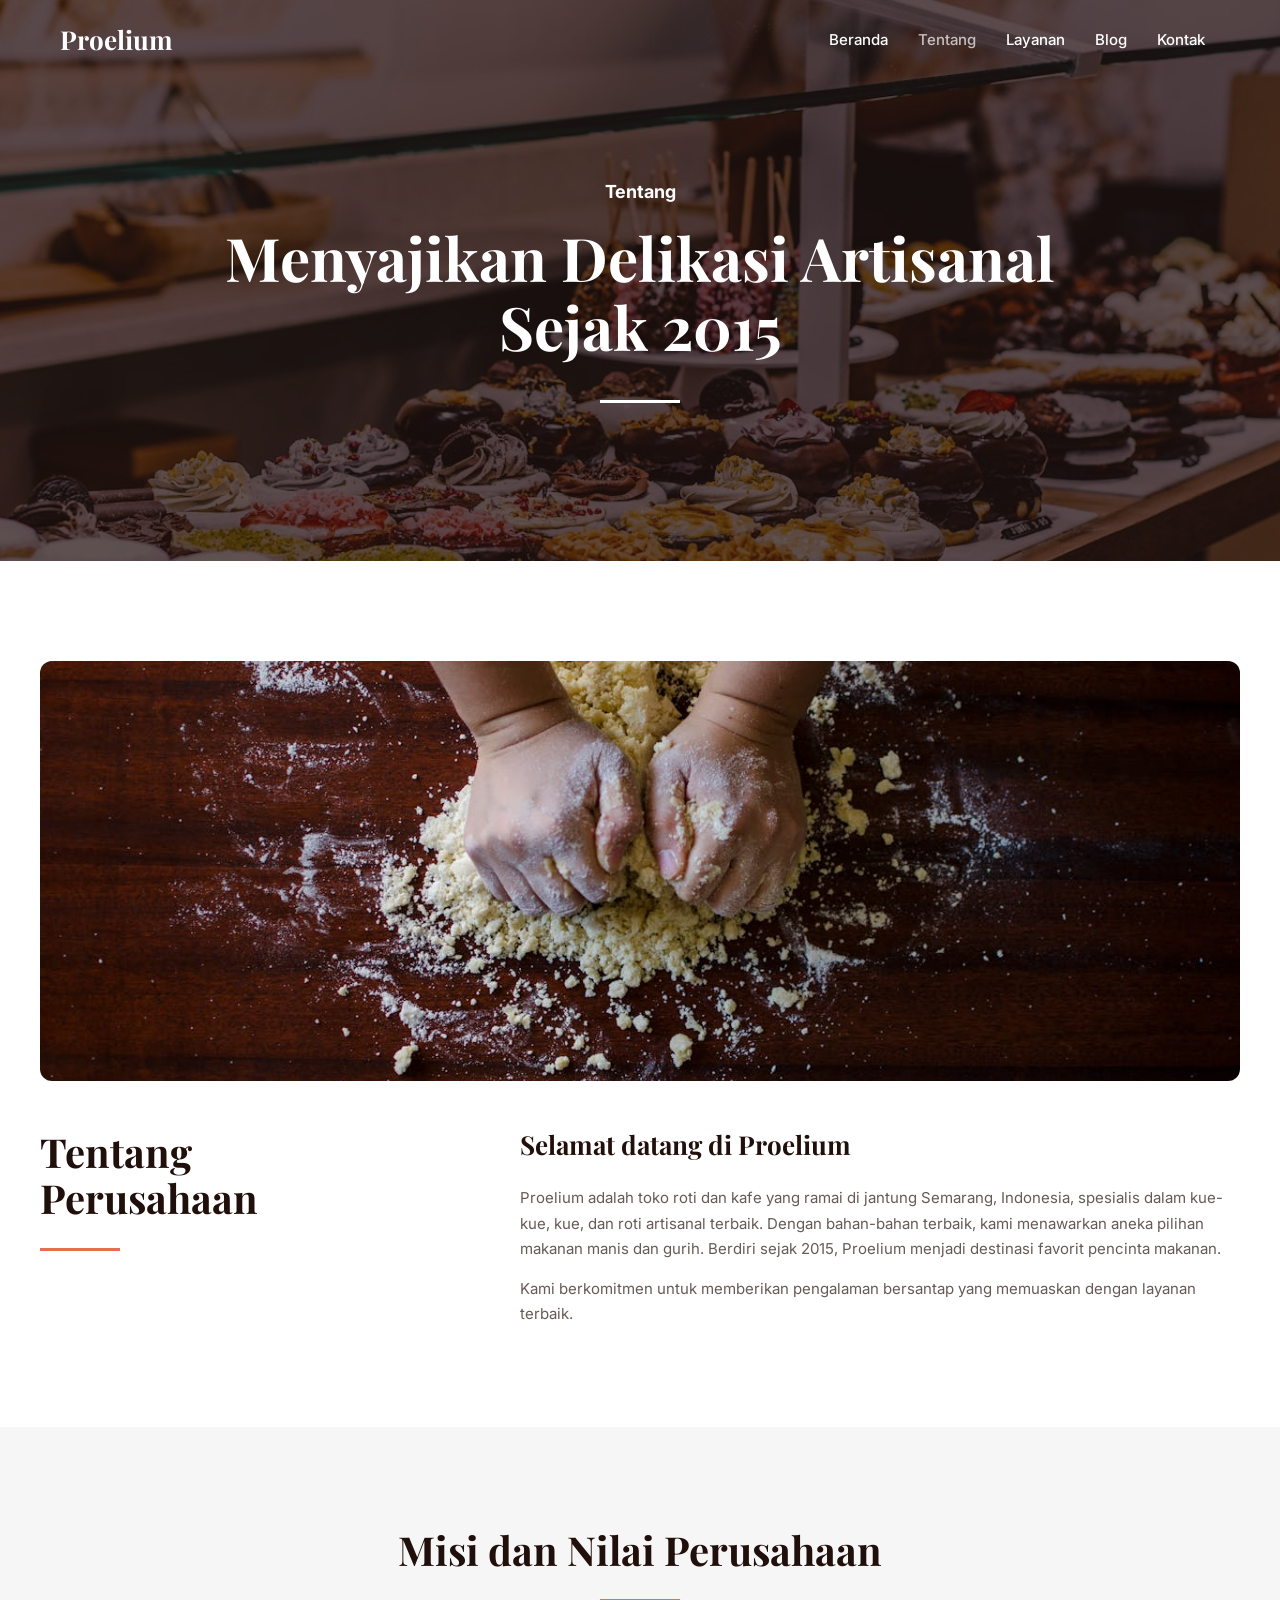
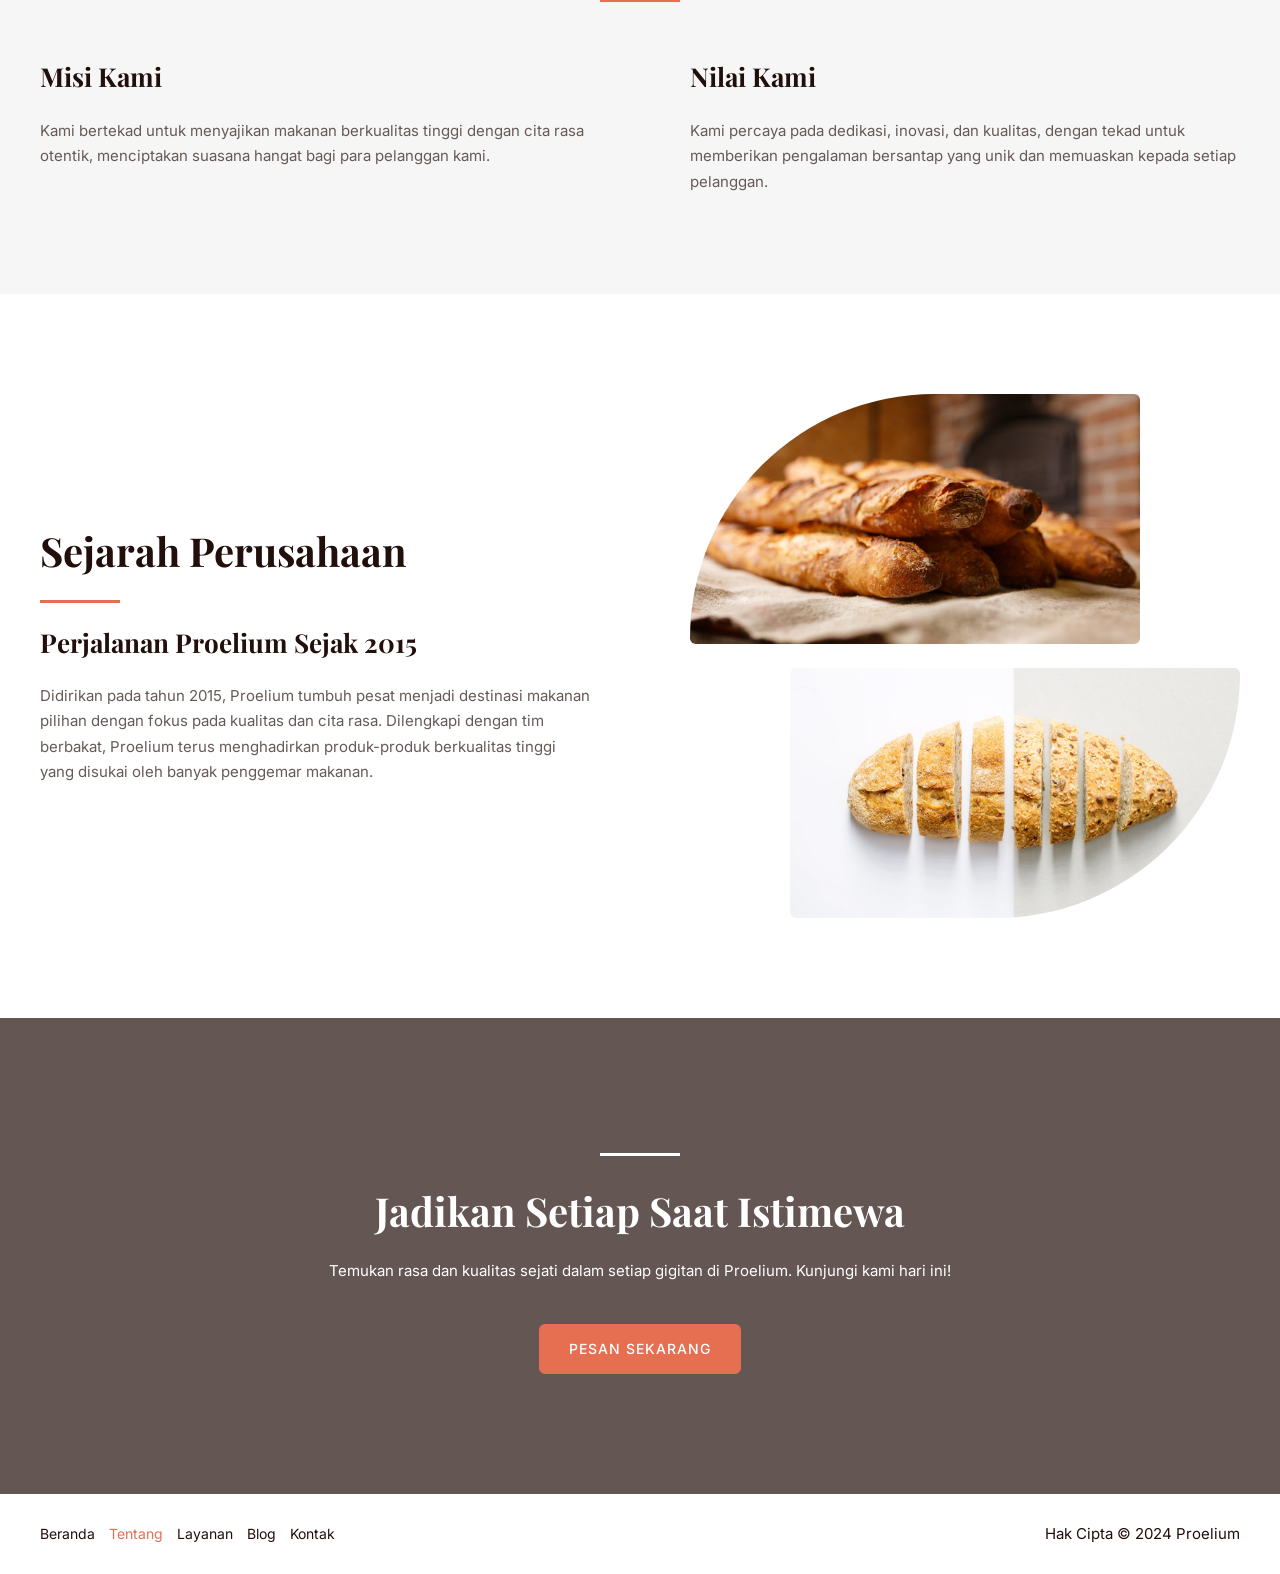
==== commit 0115f04e: "up" ====
--- a/about/index.html
+++ b/about/index.html
@@ -234,7 +234,7 @@
 <div class="wp-block-uagb-info-box uagb-block-457ca2a7 uagb-infobox__content-wrap  uagb-infobox-icon-above-title uagb-infobox-image-valign-top"><div class="uagb-ifb-content">
 <div class="uagb-ifb-title-wrap">
 <h3 class="uagb-ifb-title-prefix">Selamat datang di Proelium</h3>
-<p class="uagb-ifb-title">Proelium adalah toko roti dan kafe yang ramai di jantung Jakarta Pusat, Indonesia, spesialis dalam kue-kue, kue, dan roti artisanal terbaik. Dengan bahan-bahan terbaik, kami menawarkan aneka pilihan makanan manis dan gurih. Berdiri sejak 2015, Proelium menjadi destinasi favorit pencinta makanan.</p>
+<p class="uagb-ifb-title">Proelium adalah toko roti dan kafe yang ramai di jantung Semarang, Indonesia, spesialis dalam kue-kue, kue, dan roti artisanal terbaik. Dengan bahan-bahan terbaik, kami menawarkan aneka pilihan makanan manis dan gurih. Berdiri sejak 2015, Proelium menjadi destinasi favorit pencinta makanan.</p>
 </div>
 <p class="uagb-ifb-desc">Kami berkomitmen untuk memberikan pengalaman bersantap yang memuaskan dengan layanan terbaik.</p>
 </div></div>
